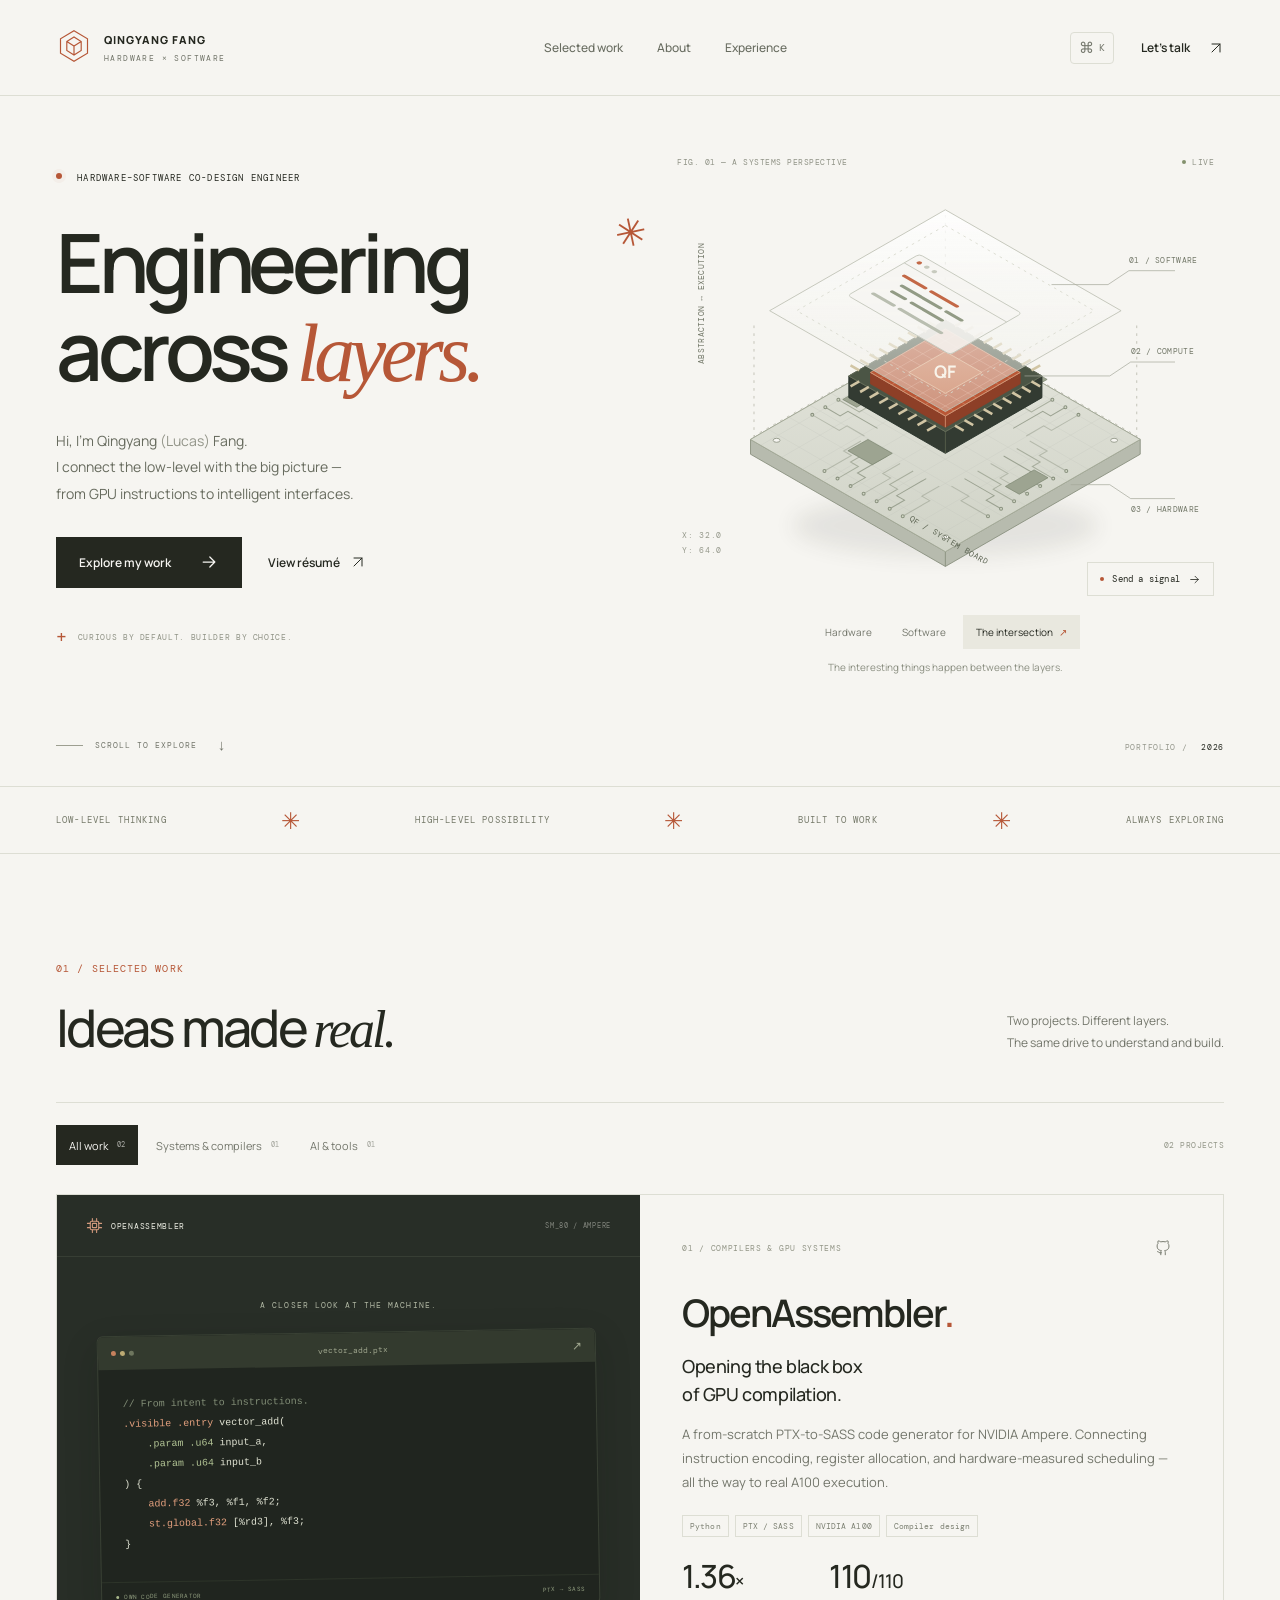
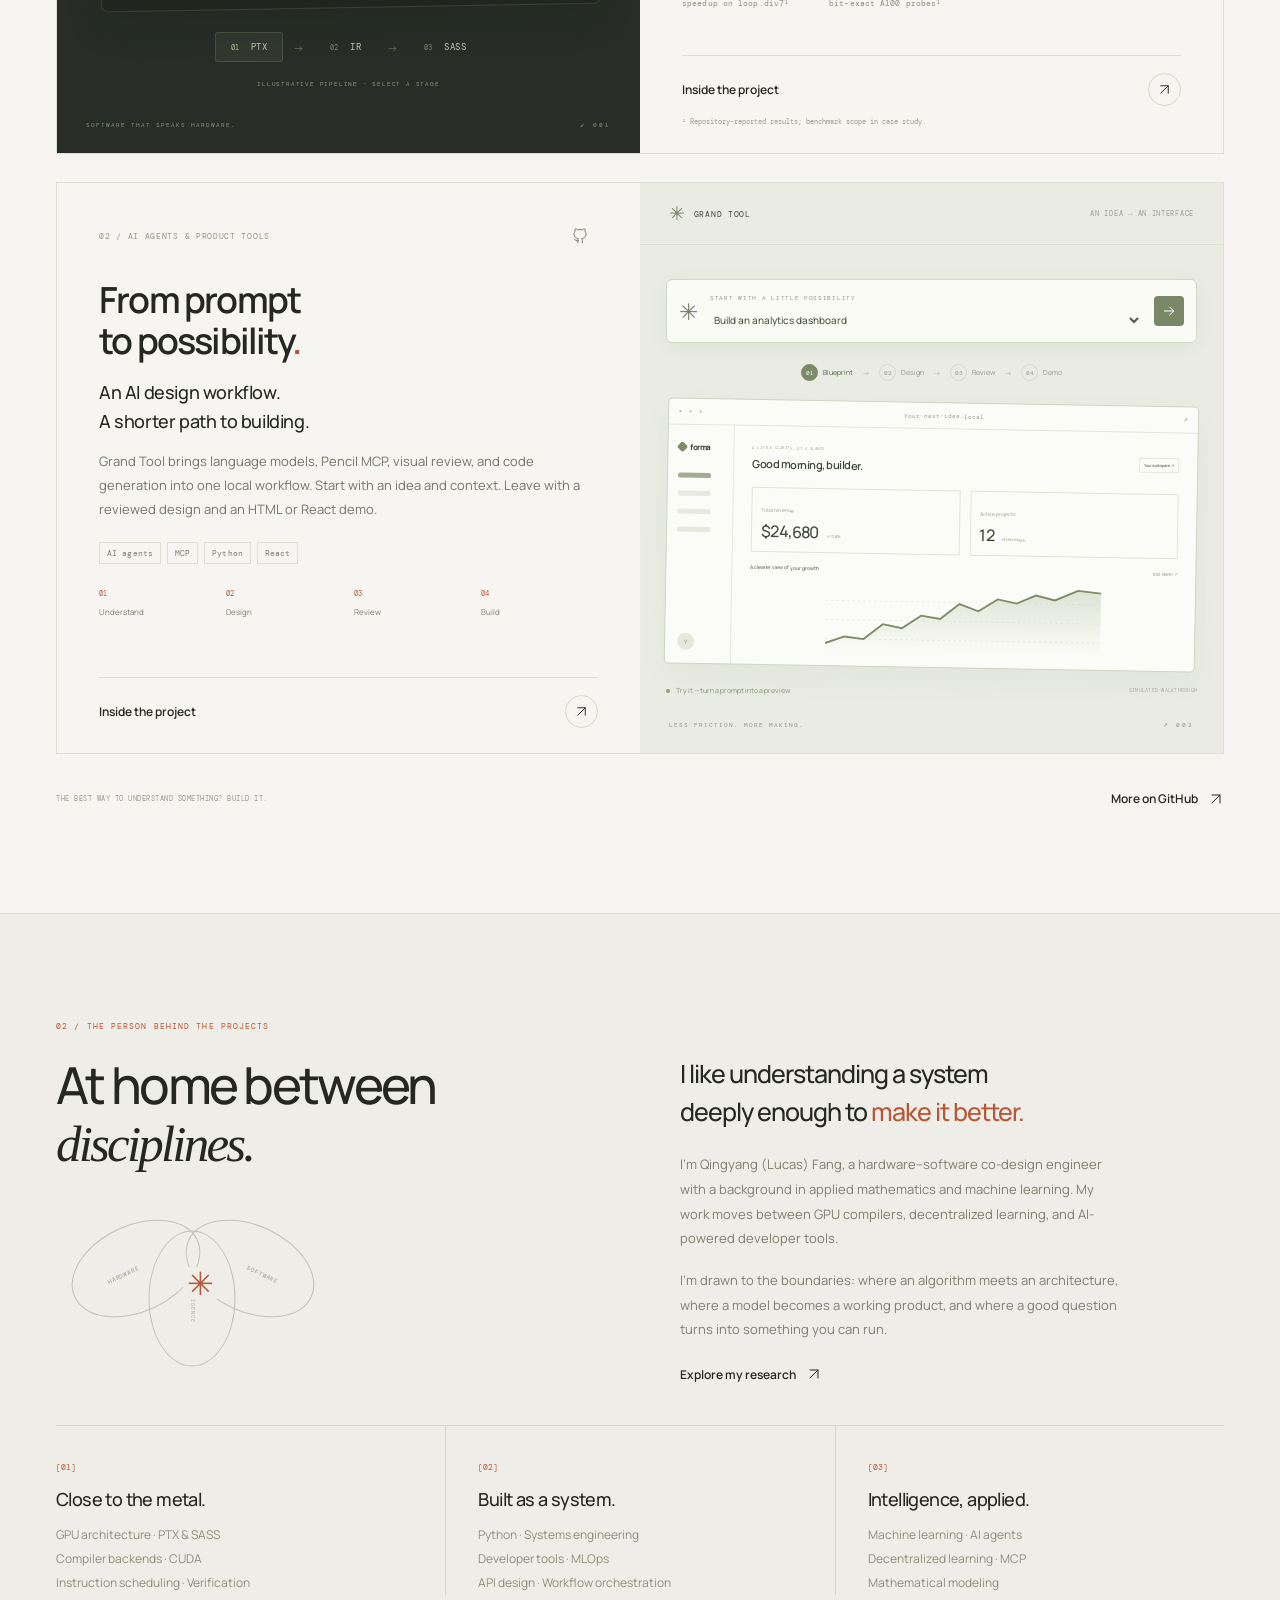
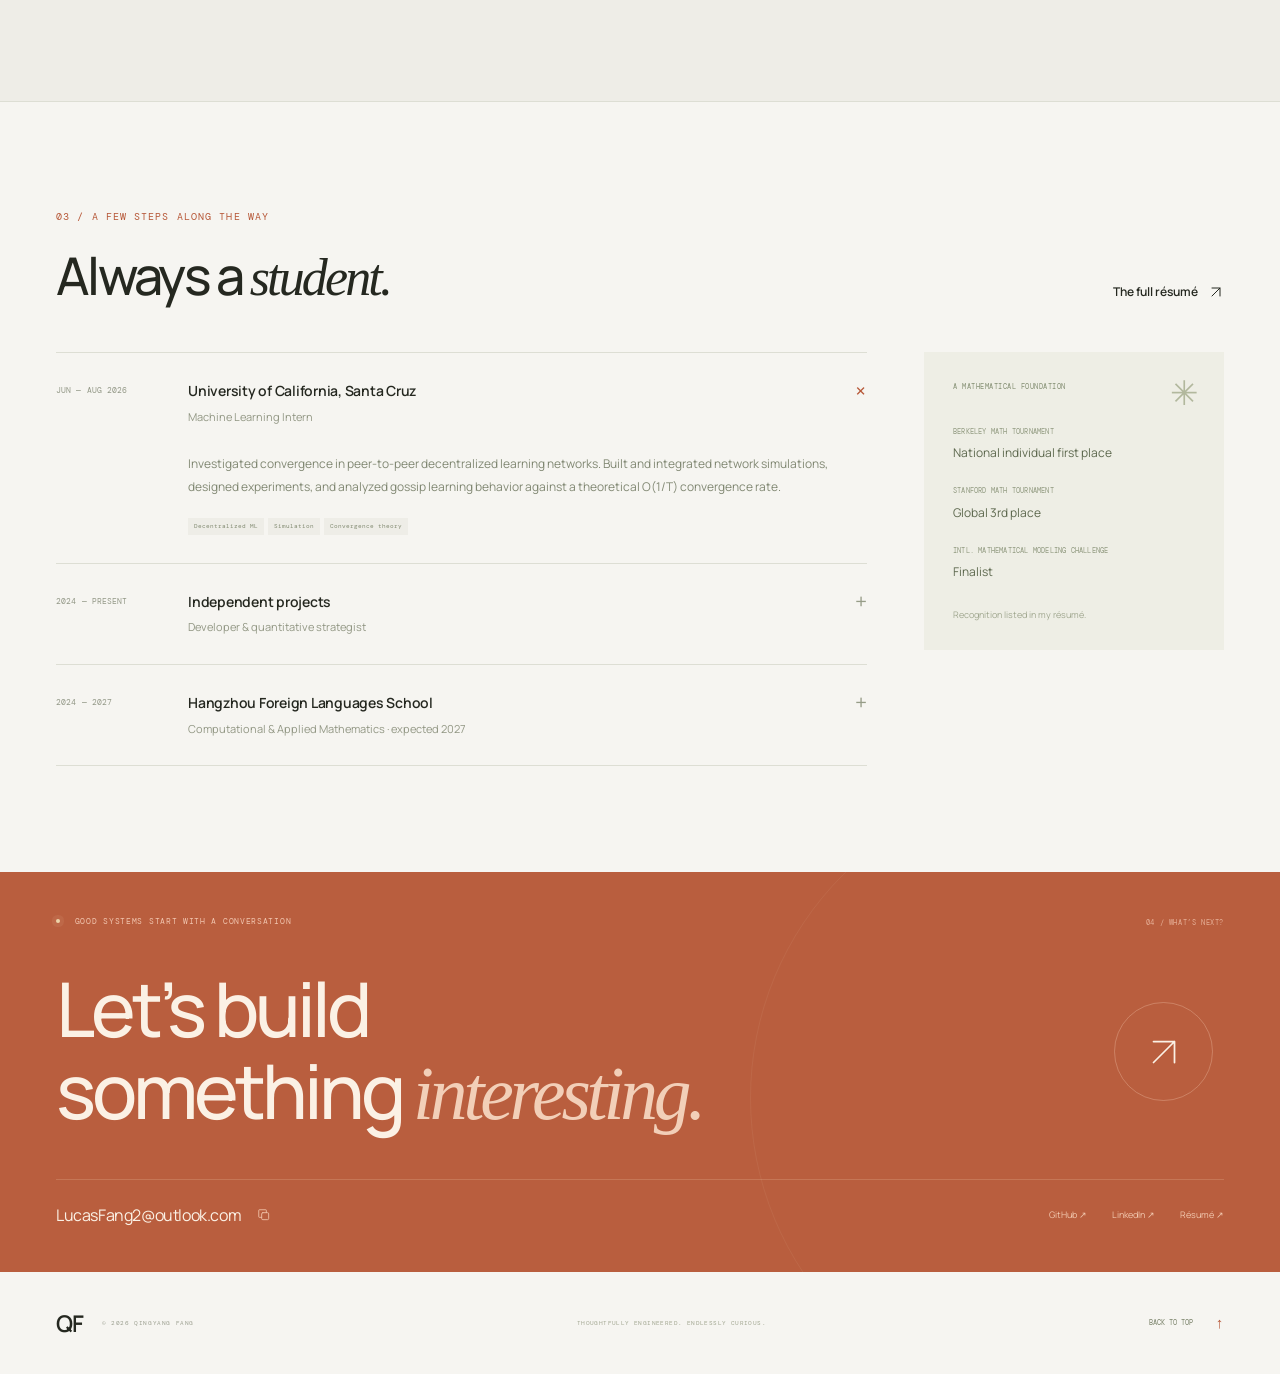
==== index.html @ 66ed5141 "Build interactive engineering portfolio" ====
<!doctype html>
<html lang="en">
<head>
  <meta charset="utf-8">
  <meta name="viewport" content="width=device-width, initial-scale=1">
  <meta name="theme-color" content="#f6f5f1">
  <meta name="description" content="Qingyang (Lucas) Fang — hardware–software co-design engineer building compilers, intelligent tools, and systems that connect ideas to execution.">
  <meta property="og:type" content="website">
  <meta property="og:title" content="Qingyang Fang — Engineering across layers">
  <meta property="og:description" content="From GPU instructions to intelligent interfaces. Explore the work of hardware–software co-design engineer Qingyang (Lucas) Fang.">
  <meta property="og:url" content="https://qingyang-lucas-fang.github.io/">
  <meta property="og:image" content="https://qingyang-lucas-fang.github.io/assets/social-card.png">
  <meta name="twitter:card" content="summary_large_image">
  <link rel="canonical" href="https://qingyang-lucas-fang.github.io/">
  <link rel="icon" type="image/svg+xml" href="assets/favicon.svg">
  <link rel="preload" href="assets/fonts/manrope-variable.ttf" as="font" type="font/ttf" crossorigin>
  <link rel="stylesheet" href="styles.css">
  <script src="app.js" defer></script>
  <title>Qingyang Fang — Engineering across layers</title>
</head>
<body>
  <a class="skip-link" href="#main">Skip to content</a>
  <div class="scroll-progress" aria-hidden="true"></div>
  <svg class="icon-library" xmlns="http://www.w3.org/2000/svg" aria-hidden="true">
    <symbol id="i-arrow" viewBox="0 0 24 24"><path d="M5 12h14M13 6l6 6-6 6"/></symbol>
    <symbol id="i-up-right" viewBox="0 0 24 24"><path d="M6 18 18 6M6 6h12v12"/></symbol>
    <symbol id="i-github" viewBox="0 0 24 24"><path d="M9 19c-4 1.2-4-2-6-2m12 5v-3.9a3.4 3.4 0 0 0-1-2.6c3.3-.4 6.8-1.6 6.8-7.3a5.7 5.7 0 0 0-1.5-4A5.2 5.2 0 0 0 19.2.3S18 .0 15 1.8a13.7 13.7 0 0 0-7 0C5 .0 3.8.3 3.8.3a5.2 5.2 0 0 0-.1 3.9 5.7 5.7 0 0 0-1.5 4c0 5.7 3.5 6.9 6.8 7.3A3.4 3.4 0 0 0 8 18v4" transform="translate(1 1) scale(.9)"/></symbol>
    <symbol id="i-close" viewBox="0 0 24 24"><path d="m6 6 12 12M6 18 18 6"/></symbol>
    <symbol id="i-copy" viewBox="0 0 24 24"><rect x="8" y="8" width="12" height="12" rx="2"/><path d="M16 8V4a1 1 0 0 0-1-1H4a1 1 0 0 0-1 1v11a1 1 0 0 0 1 1h4"/></symbol>
    <symbol id="i-play" viewBox="0 0 24 24"><path d="m9 5 11 7-11 7Z"/></symbol>
    <symbol id="i-check" viewBox="0 0 24 24"><path d="m5 12 4 4L19 6"/></symbol>
    <symbol id="i-chip" viewBox="0 0 24 24"><rect x="6" y="6" width="12" height="12" rx="2"/><path d="M9 2v4m6-4v4M9 18v4m6-4v4M2 9h4m-4 6h4m12-6h4m-4 6h4"/><rect x="9" y="9" width="6" height="6" rx="1"/></symbol>
  </svg>

  <header class="site-header">
    <a class="brand" href="#home" aria-label="Qingyang Fang, home">
      <span class="brand-mark" aria-hidden="true"><svg viewBox="0 0 40 40"><path d="m20 3 15 9v16l-15 9-15-9V12Z"/><path d="m12 15 8-5 8 5v10l-8 5-8-5Zm0 0 8 5 8-5m-8 5v10"/></svg></span>
      <span>QINGYANG FANG<span class="brand-sub">HARDWARE × SOFTWARE</span></span>
    </a>
    <nav class="desktop-nav" aria-label="Main navigation">
      <a href="#work">Selected work</a><a href="#about">About</a><a href="#experience">Experience</a>
    </nav>
    <div class="header-actions">
      <button class="command-trigger" type="button" aria-label="Open quick navigation"><span>⌘</span> K</button>
      <a class="header-contact" href="#contact">Let’s talk <svg class="icon"><use href="#i-up-right"/></svg></a>
      <button class="menu-toggle" type="button" aria-label="Open navigation" aria-expanded="false" aria-controls="mobile-nav"><span></span><span></span></button>
    </div>
    <nav id="mobile-nav" class="mobile-nav" aria-label="Mobile navigation" hidden><a href="#work">Selected work</a><a href="#about">About me</a><a href="#experience">Experience</a><a href="#contact">Let’s talk ↗</a></nav>
  </header>

  <main id="main">
    <section id="home" class="hero section-shell">
      <div class="hero-copy">
        <div class="eyebrow"><span class="status-dot"></span> HARDWARE–SOFTWARE CO-DESIGN ENGINEER</div>
        <h1>Engineering<br>across <span class="serif-word">layers.</span><span class="title-asterisk" aria-hidden="true">✳</span></h1>
        <p class="hero-intro">Hi, I’m Qingyang <span class="muted">(Lucas)</span> Fang.<br>I connect the low-level with the big picture —<br class="desktop-break"> from GPU instructions to intelligent interfaces.</p>
        <div class="hero-actions"><a class="button button-dark" href="#work">Explore my work <svg class="icon"><use href="#i-arrow"/></svg></a><a class="text-link" href="assets/Qingyang-Fang-Resume.pdf" target="_blank" rel="noopener">View résumé <svg class="icon"><use href="#i-up-right"/></svg></a></div>
        <div class="hero-footnote"><span class="tiny-cross" aria-hidden="true">+</span> CURIOUS BY DEFAULT. BUILDER BY CHOICE.</div>
      </div>

      <div class="hero-visual" aria-label="Interactive illustration of the software, compiler, and hardware layers">
        <div class="visual-topline"><span>FIG. 01 — A SYSTEMS PERSPECTIVE</span><span class="live-label"><i></i> LIVE</span></div>
        <div class="chip-scene" data-layer="codesign">
          <svg class="chip-svg" viewBox="0 0 640 490" role="img" aria-labelledby="chip-title chip-desc">
            <title id="chip-title">From source to silicon</title><desc id="chip-desc">An exploded isometric diagram with a software plane, a copper processor, and a hardware circuit board. Use the layer buttons below to explore.</desc>
            <defs>
              <pattern id="board-grid" width="24" height="24" patternUnits="userSpaceOnUse" patternTransform="matrix(1 .577 -1 .577 320 160)"><path d="M24 0H0V24" fill="none" stroke="#bcbeb4" stroke-width=".7"/></pattern>
              <pattern id="die-grid" width="13" height="13" patternUnits="userSpaceOnUse" patternTransform="matrix(1 .577 -1 .577 320 160)"><rect width="13" height="13" fill="#b95736"/><path d="M13 0H0V13" fill="none" stroke="#edb59a" stroke-width=".6"/></pattern>
              <linearGradient id="board-fill" x2="0" y2="1"><stop stop-color="#e4e5dc"/><stop offset="1" stop-color="#d0d3c7"/></linearGradient>
              <linearGradient id="glass-fill" x2="0" y2="1"><stop stop-color="#ffffff" stop-opacity=".85"/><stop offset="1" stop-color="#eeeee7" stop-opacity=".4"/></linearGradient>
              <filter id="chip-shadow" x="-50%" y="-50%" width="200%" height="200%"><feGaussianBlur stdDeviation="12"/></filter>
            </defs>
            <ellipse cx="320" cy="403" rx="176" ry="36" fill="#383b30" opacity=".09" filter="url(#chip-shadow)"/>
            <g class="alignment-guides" stroke="#bcbcb0" stroke-width="1" stroke-dasharray="3 6" fill="none"><path d="M320 46v361M100 173v132M540 173v132M320 174 100 300M320 174l220 126"/></g>
            <g class="hardware-plane">
              <path d="m320 175 224 129v17L320 450 96 321v-17Z" fill="#b7bbae" stroke="#888e7d" stroke-width="1"/>
              <path d="m96 304 224 129 224-129M320 433v17" fill="none" stroke="#888e7d"/>
              <path d="m320 175 224 129-224 129L96 304Z" fill="url(#board-fill)" stroke="#a4aa98"/>
              <path d="m320 175 224 129-224 129L96 304Z" fill="url(#board-grid)" opacity=".6"/>
              <g id="board-traces" fill="none" stroke="#89917e" stroke-width="1.2"></g>
              <g fill="#f6f5f1" stroke="#8f9585"><ellipse cx="320" cy="194" rx="4" ry="2.3"/><ellipse cx="514" cy="305" rx="4" ry="2.3"/><ellipse cx="320" cy="416" rx="4" ry="2.3"/><ellipse cx="126" cy="305" rx="4" ry="2.3"/></g>
              <g class="board-components" fill="#9da491" stroke="#79836e" stroke-width=".8"><path d="m208 317 23-13 28 16-23 13Z"/><path d="m386 232 23-13 28 16-23 13Z"/><path d="m389 358 33-19 16 9-33 19Z"/><path d="m202 258 33-19 16 9-33 19Z"/></g>
              <text x="278" y="397" transform="rotate(30 278 397)" font-size="9" fill="#59614f" class="svg-mono">QF / SYSTEM BOARD</text>
            </g>
            <g class="processor-plane">
              <path d="m320 167 111 64v25l-111 64-111-64v-25Z" fill="#333b32" stroke="#263028"/>
              <path d="m209 231 111 64 111-64M320 295v25" fill="none" stroke="#59614e"/>
              <path d="m320 167 111 64-111 64-111-64Z" fill="#4b5545" stroke="#69715d"/>
              <g id="chip-pins" stroke="#d1c5a4" stroke-width="3"></g>
              <path d="m320 177 86 50v13l-86 50-86-50v-13Z" fill="#8d3f27" stroke="#8d3f27"/>
              <path d="m234 227 86 50 86-50M320 277v13" stroke="#d39071" fill="none"/>
              <path d="m320 177 86 50-86 50-86-50Z" fill="url(#die-grid)" stroke="#d29d7e"/>
              <path d="m320 203 42 24-42 24-42-24Z" fill="#c96d47" stroke="#e3ad87"/>
              <text x="320" y="233" text-anchor="middle" fill="#fff6e8" font-family="Manrope, sans-serif" font-weight="700" font-size="20">QF</text>
            </g>
            <g class="software-plane">
              <path d="m320 40 202 116-202 116-202-116Z" fill="url(#glass-fill)" stroke="#bfc1b5" stroke-width="1"/>
              <path d="m320 58 171 98-171 98-171-98Z" fill="none" stroke="#d8d9ce" stroke-dasharray="3 5"/>
              <g transform="matrix(.866 .5 -.866 .5 290 91)">
                <rect width="136" height="95" rx="4" fill="#f6f5f1" fill-opacity=".85" stroke="#c7cabe"/>
                <path d="M0 20h136" stroke="#c7cabe"/>
                <circle cx="10" cy="10" r="2.5" fill="#c36846"/><circle cx="20" cy="10" r="2.5" fill="#c7cabe"/><circle cx="30" cy="10" r="2.5" fill="#c7cabe"/>
                <g stroke-linecap="round" stroke-width="4"><path d="M15 35h28m8 0h34" stroke="#c36846"/><path d="M25 48h51m8 0h20M25 61h17m9 0h40" stroke="#929b85"/><path d="M15 76h27m8 0h55" stroke="#b9beb0"/></g>
              </g>
            </g>
            <g class="signal-path" fill="none" stroke="#c36846"><path d="M320 147v80" stroke-width="2" stroke-dasharray="3 6"/><path d="M320 281v77" stroke-width="2" stroke-dasharray="3 6"/><circle class="signal-packet packet-one" cx="320" cy="152" r="5" fill="#c36846"/><circle class="signal-packet packet-two" cx="320" cy="285" r="5" fill="#c36846"/></g>
            <g class="diagram-labels" fill="none" stroke="#a5a79a" stroke-width=".8"><path d="M442 126h65l24-16h53"/><path d="M411 231h98l24-16h51"/><path d="M464 356h45l24 16h51"/></g>
            <g class="svg-mono" font-size="9" fill="#74796a"><text x="531" y="101">01 / SOFTWARE</text><text x="533" y="206">02 / COMPUTE</text><text x="533" y="387">03 / HARDWARE</text><text x="43" y="217" transform="rotate(-90 43 217)">ABSTRACTION ↔ EXECUTION</text></g>
          </svg>
          <span class="scene-coordinate coord-left">X: 32.0<br>Y: 64.0</span>
          <button class="signal-button" type="button"><span class="signal-button-dot"></span><span class="signal-button-label">Send a signal</span><svg class="icon"><use href="#i-arrow"/></svg></button>
        </div>
        <div class="layer-controls" role="group" aria-label="Explore the system layers"><button type="button" data-layer="hardware" aria-pressed="false">Hardware</button><button type="button" data-layer="software" aria-pressed="false">Software</button><button class="is-active" type="button" data-layer="codesign" aria-pressed="true">The intersection <span>↗</span></button></div>
        <p class="layer-description" aria-live="polite">The interesting things happen between the layers.</p>
      </div>
      <a class="scroll-cue" href="#work"><span class="scroll-cue-line"></span> SCROLL TO EXPLORE <span>↓</span></a>
      <div class="hero-index">PORTFOLIO / <span>2026</span></div>
    </section>

    <div class="discipline-strip" aria-label="Engineering interests"><div class="section-shell discipline-inner"><span>LOW-LEVEL THINKING</span><span class="strip-symbol">✳</span><span>HIGH-LEVEL POSSIBILITY</span><span class="strip-symbol">✳</span><span>BUILT TO WORK</span><span class="strip-symbol">✳</span><span>ALWAYS EXPLORING</span></div></div>

    <section id="work" class="work-section section-shell section-space">
      <div class="section-heading reveal"><div><div class="eyebrow section-number">01 / SELECTED WORK</div><h2>Ideas made <span class="serif-word">real.</span></h2></div><p>Two projects. Different layers.<br>The same drive to understand and build.</p></div>
      <div class="work-toolbar reveal"><div class="work-filters" role="group" aria-label="Filter projects"><button class="is-active" type="button" data-filter="all" aria-pressed="true">All work <sup>02</sup></button><button type="button" data-filter="hardware" aria-pressed="false">Systems & compilers <sup>01</sup></button><button type="button" data-filter="ai" aria-pressed="false">AI & tools <sup>01</sup></button></div><span class="work-count" aria-live="polite">02 PROJECTS</span></div>

      <article class="project-card reveal" data-category="hardware">
        <div class="project-art compiler-art">
          <div class="art-header"><span><svg class="icon"><use href="#i-chip"/></svg> OPENASSEMBLER</span><span>SM_80 / AMPERE</span></div>
          <div class="compiler-visual"><div class="compiler-caption">A CLOSER LOOK AT THE MACHINE.</div><div class="terminal-window"><div class="terminal-top"><span class="terminal-dots"><i></i><i></i><i></i></span><span id="compiler-filename">vector_add.ptx</span><span>↗</span></div><pre id="compiler-code"><code><span class="code-comment">// From intent to instructions.</span>
<span class="code-orange">.visible .entry</span> vector_add(
    <span class="code-green">.param .u64</span> input_a,
    <span class="code-green">.param .u64</span> input_b
) {
    <span class="code-orange">add.f32</span> %f3, %f1, %f2;
    <span class="code-orange">st.global.f32</span> [%rd3], %f3;
}</code></pre><div class="terminal-status"><span><i></i> OWN CODE GENERATOR</span><span>PTX → SASS</span></div></div><div class="compiler-stages" role="group" aria-label="Explore the compiler pipeline"><button type="button" class="is-active" data-stage="ptx" aria-pressed="true">01 <strong>PTX</strong></button><span>→</span><button type="button" data-stage="ir" aria-pressed="false">02 <strong>IR</strong></button><span>→</span><button type="button" data-stage="sass" aria-pressed="false">03 <strong>SASS</strong></button></div><span class="preview-note">ILLUSTRATIVE PIPELINE · SELECT A STAGE</span></div>
          <div class="art-bottom"><span>SOFTWARE THAT SPEAKS HARDWARE.</span><span>↙ 001</span></div>
        </div>
        <div class="project-info"><div class="project-overline"><span>01 / COMPILERS & GPU SYSTEMS</span><a href="https://github.com/Qingyang-Lucas-Fang/OpenAssembler" target="_blank" rel="noopener noreferrer" aria-label="OpenAssembler on GitHub"><svg class="icon"><use href="#i-github"/></svg></a></div><h3>OpenAssembler<span class="project-title-dot">.</span></h3><p class="project-hook">Opening the black box<br>of GPU compilation.</p><p class="project-description">A from-scratch PTX-to-SASS code generator for NVIDIA Ampere. Connecting instruction encoding, register allocation, and hardware-measured scheduling — all the way to real A100 execution.</p><div class="project-tags"><span>Python</span><span>PTX / SASS</span><span>NVIDIA A100</span><span>Compiler design</span></div><div class="project-metrics"><div><strong>1.36<span>×</span></strong><span>speedup on loop.div7¹</span></div><div><strong>110<span>/110</span></strong><span>bit-exact A100 probes¹</span></div></div><button class="project-cta" type="button" data-project="openassembler">Inside the project <span class="circle-arrow"><svg class="icon"><use href="#i-up-right"/></svg></span></button><p class="metric-note">¹ Repository-reported results; benchmark scope in case study.</p></div>
      </article>

      <article class="project-card project-card-reverse reveal" data-category="ai">
        <div class="project-art workflow-art"><div class="art-header"><span><span class="four-square" aria-hidden="true">✳</span> GRAND TOOL</span><span>AN IDEA → AN INTERFACE</span></div><div class="workflow-visual"><div class="workflow-prompt"><span class="prompt-star">✳</span><div><span class="prompt-label">START WITH A LITTLE POSSIBILITY</span><select id="demo-prompt" aria-label="Choose a walkthrough example"><option value="analytics">Build an analytics dashboard</option><option value="portfolio">Build an engineer’s portfolio</option><option value="product">Build a product landing page</option></select></div><button id="run-workflow" type="button" aria-label="Run illustrative design workflow"><svg class="icon"><use href="#i-arrow"/></svg></button></div><div class="workflow-steps" aria-label="Illustrative design pipeline"><span data-step="0" class="is-current"><b>01</b> Blueprint</span><i>→</i><span data-step="1"><b>02</b> Design</span><i>→</i><span data-step="2"><b>03</b> Review</span><i>→</i><span data-step="3"><b>04</b> Demo</span></div><div class="demo-browser"><div class="demo-browser-toolbar"><span class="mini-dots">● ● ●</span><span>your-next-idea.local</span><span>↗</span></div><div class="demo-dashboard" data-demo="analytics"><aside><div class="mini-logo"><span></span> forma</div><span class="mini-nav active"></span><span class="mini-nav"></span><span class="mini-nav"></span><span class="mini-nav"></span><div class="mini-avatar">Y</div></aside><div class="mini-content"><div class="mini-heading"><div><span class="mini-eyebrow">A LITTLE CLARITY, AT A GLANCE</span><h4 id="demo-title">Good morning, builder.</h4></div><span class="mini-action">Your workspace ↗</span></div><div class="mini-stats"><div><span id="demo-stat-label">Total revenue</span><strong id="demo-stat">$24,680<span>↗ 12.8%</span></strong></div><div><span>Active projects</span><strong>12<span>+3 this month</span></strong></div></div><div class="mini-chart"><div class="mini-chart-label"><span id="demo-chart-title">A clearer view of your growth</span><span>THIS MONTH ↗</span></div><svg viewBox="0 0 360 93" role="img" aria-label="Decorative sample growth chart"><defs><linearGradient id="chart-fill" x2="0" y2="1"><stop stop-color="#b5bea3" stop-opacity=".4"/><stop offset="1" stop-color="#b5bea3" stop-opacity="0"/></linearGradient></defs><path d="M0 25H360M0 50H360M0 75H360" stroke="#e7e8e1" stroke-dasharray="3 4"/><path d="M0 81 25 72 50 75 75 55 100 60 125 43 150 47 175 27 200 36 225 20 250 25 275 14 300 20 330 7 360 10V93H0Z" fill="url(#chart-fill)"/><path d="M0 81 25 72 50 75 75 55 100 60 125 43 150 47 175 27 200 36 225 20 250 25 275 14 300 20 330 7 360 10" fill="none" stroke="#7e8b68" stroke-width="2.5"/></svg></div></div></div></div><div class="workflow-live" role="status"><span class="workflow-status-dot"></span><span id="workflow-status">Try it — turn a prompt into a preview</span><span class="simulated-label">SIMULATED WALKTHROUGH</span></div></div><div class="art-bottom"><span>LESS FRICTION. MORE MAKING.</span><span>↗ 002</span></div></div>
        <div class="project-info"><div class="project-overline"><span>02 / AI AGENTS & PRODUCT TOOLS</span><a href="https://github.com/Qingyang-Lucas-Fang/AI-Automated-UI-Design-Workflow-From-Prompt-to-Demo" target="_blank" rel="noopener noreferrer" aria-label="Grand Tool on GitHub"><svg class="icon"><use href="#i-github"/></svg></a></div><h3>From prompt<br>to possibility<span class="project-title-dot">.</span></h3><p class="project-hook">An AI design workflow.<br>A shorter path to building.</p><p class="project-description">Grand Tool brings language models, Pencil MCP, visual review, and code generation into one local workflow. Start with an idea and context. Leave with a reviewed design and an HTML or React demo.</p><div class="project-tags"><span>AI agents</span><span>MCP</span><span>Python</span><span>React</span></div><div class="workflow-summary"><div><span>01</span> Understand</div><div><span>02</span> Design</div><div><span>03</span> Review</div><div><span>04</span> Build</div></div><button class="project-cta" type="button" data-project="grandtool">Inside the project <span class="circle-arrow"><svg class="icon"><use href="#i-up-right"/></svg></span></button></div>
      </article>
      <div class="work-footer reveal"><span>THE BEST WAY TO UNDERSTAND SOMETHING? BUILD IT.</span><a class="text-link" href="https://github.com/Qingyang-Lucas-Fang" target="_blank" rel="noopener noreferrer">More on GitHub <svg class="icon"><use href="#i-up-right"/></svg></a></div>
    </section>

    <section id="about" class="about-section section-space"><div class="section-shell"><div class="about-top"><div class="about-heading reveal"><div class="eyebrow section-number">02 / THE PERSON BEHIND THE PROJECTS</div><h2>At home between<br><span class="serif-word">disciplines.</span></h2><div class="about-diagram" aria-hidden="true"><span class="about-orbit orbit-one">HARDWARE</span><span class="about-orbit orbit-two">SOFTWARE</span><span class="about-orbit orbit-three">INTELLIGENCE</span><span class="orbit-center">✳</span></div></div><div class="about-copy reveal"><p class="large-copy">I like understanding a system<br>deeply enough to <span>make it better.</span></p><p>I’m Qingyang (Lucas) Fang, a hardware–software co-design engineer with a background in applied mathematics and machine learning. My work moves between GPU compilers, decentralized learning, and AI-powered developer tools.</p><p>I’m drawn to the boundaries: where an algorithm meets an architecture, where a model becomes a working product, and where a good question turns into something you can run.</p><a class="text-link" href="https://scholar.google.com/citations?user=5snMbcMAAAAJ&hl=en" target="_blank" rel="noopener noreferrer">Explore my research <svg class="icon"><use href="#i-up-right"/></svg></a></div></div><div class="skills-grid reveal"><div><span class="skill-number">[01]</span><h3>Close to the metal.</h3><p>GPU architecture · PTX & SASS<br>Compiler backends · CUDA<br>Instruction scheduling · Verification</p></div><div><span class="skill-number">[02]</span><h3>Built as a system.</h3><p>Python · Systems engineering<br>Developer tools · MLOps<br>API design · Workflow orchestration</p></div><div><span class="skill-number">[03]</span><h3>Intelligence, applied.</h3><p>Machine learning · AI agents<br>Decentralized learning · MCP<br>Mathematical modeling</p></div></div></div></section>

    <section id="experience" class="experience-section section-shell section-space"><div class="section-heading reveal"><div><div class="eyebrow section-number">03 / A FEW STEPS ALONG THE WAY</div><h2>Always a <span class="serif-word">student.</span></h2></div><a class="text-link" href="assets/Qingyang-Fang-Resume.pdf" target="_blank" rel="noopener">The full résumé <svg class="icon"><use href="#i-up-right"/></svg></a></div><div class="experience-layout"><div class="timeline reveal"><details class="experience-item" open><summary><span class="experience-date">JUN — AUG 2026</span><div><h3>University of California, Santa Cruz</h3><p>Machine Learning Intern</p></div><span class="expand-icon">+</span></summary><div class="experience-details"><p>Investigated convergence in peer-to-peer decentralized learning networks. Built and integrated network simulations, designed experiments, and analyzed gossip learning behavior against a theoretical O(1/T) convergence rate.</p><span class="small-tag">Decentralized ML</span><span class="small-tag">Simulation</span><span class="small-tag">Convergence theory</span></div></details><details class="experience-item"><summary><span class="experience-date">2024 — PRESENT</span><div><h3>Independent projects</h3><p>Developer & quantitative strategist</p></div><span class="expand-icon">+</span></summary><div class="experience-details"><p>Built Python tools for quantitative strategy research, backtesting, and trading demos. Continued exploring systems and AI through open-source compiler and design automation projects.</p><a class="text-link" href="https://github.com/Qingyang-Lucas-Fang" target="_blank" rel="noopener noreferrer">Visit my GitHub <svg class="icon"><use href="#i-up-right"/></svg></a></div></details><details class="experience-item"><summary><span class="experience-date">2024 — 2027</span><div><h3>Hangzhou Foreign Languages School</h3><p>Computational & Applied Mathematics · expected 2027</p></div><span class="expand-icon">+</span></summary><div class="experience-details"><p>Building a foundation in mathematical reasoning, computational thinking, and modeling. Fluent in English and Chinese.</p></div></details></div><aside class="recognition reveal"><span class="recognition-symbol" aria-hidden="true">✳</span><div class="eyebrow">A MATHEMATICAL FOUNDATION</div><div><span>BERKELEY MATH TOURNAMENT</span><p>National individual first place</p></div><div><span>STANFORD MATH TOURNAMENT</span><p>Global 3rd place</p></div><div><span>INTL. MATHEMATICAL MODELING CHALLENGE</span><p>Finalist</p></div><span class="recognition-note">Recognition listed in my résumé.</span></aside></div></section>

    <section id="contact" class="contact-section"><div class="section-shell"><div class="contact-top"><div class="eyebrow"><span class="status-dot"></span> GOOD SYSTEMS START WITH A CONVERSATION</div><span class="contact-coordinate">04 / WHAT’S NEXT?</span></div><div class="contact-main"><h2>Let’s build<br>something <span class="serif-word">interesting.</span></h2><a class="contact-arrow" href="mailto:LucasFang2@outlook.com" aria-label="Email Qingyang Fang"><svg><use href="#i-up-right"/></svg></a></div><div class="contact-bottom"><div class="email-group"><a href="mailto:LucasFang2@outlook.com">LucasFang2@outlook.com</a><button class="copy-email" type="button" aria-label="Copy email address"><svg class="icon"><use href="#i-copy"/></svg></button><span id="copy-status" role="status"></span></div><div class="contact-socials"><a href="https://github.com/Qingyang-Lucas-Fang" target="_blank" rel="noopener noreferrer">GitHub ↗</a><a href="https://www.linkedin.com/in/qingyang-f-0320563a3" target="_blank" rel="noopener noreferrer">LinkedIn ↗</a><a href="assets/Qingyang-Fang-Resume.pdf" target="_blank" rel="noopener">Résumé ↗</a></div></div></div></section>
  </main>
  <footer class="site-footer section-shell"><a class="footer-brand" href="#home">QF<span>© <span id="copyright-year">2026</span> QINGYANG FANG</span></a><span class="footer-note">THOUGHTFULLY ENGINEERED. ENDLESSLY CURIOUS.</span><a href="#home" class="back-to-top">BACK TO TOP <span>↑</span></a></footer>

  <dialog id="project-dialog" class="project-dialog" aria-labelledby="case-title"><div class="dialog-topbar"><a id="case-repo-link" class="text-link" href="https://github.com/Qingyang-Lucas-Fang" target="_blank" rel="noopener noreferrer"><svg class="icon"><use href="#i-github"/></svg> View repository <svg class="icon"><use href="#i-up-right"/></svg></a><button type="button" class="dialog-close" aria-label="Close project case study"><svg class="icon"><use href="#i-close"/></svg></button></div><div class="case-content" id="case-content"></div></dialog>
  <dialog id="command-dialog" class="command-dialog" aria-label="Quick navigation"><div class="command-search"><span>⌘</span><input id="command-search" type="search" placeholder="Where would you like to go?" aria-label="Search pages and links" autocomplete="off"><button type="button" class="command-close" aria-label="Close quick navigation">ESC</button></div><div id="command-results" class="command-results"><a href="#work" data-search="selected work projects compiler ai"><span>01</span> Selected work <span>↗</span></a><a href="#about" data-search="about skills background"><span>02</span> About me <span>↗</span></a><a href="#experience" data-search="experience education awards"><span>03</span> Experience <span>↗</span></a><a href="#contact" data-search="contact email talk"><span>04</span> Let’s talk <span>↗</span></a><a href="assets/Qingyang-Fang-Resume.pdf" target="_blank" rel="noopener" data-search="resume cv download"><span>↓</span> View résumé <span>↗</span></a><a href="https://github.com/Qingyang-Lucas-Fang" target="_blank" rel="noopener noreferrer" data-search="github source repositories"><span>⌥</span> GitHub <span>↗</span></a></div><p class="command-empty" hidden>No matches. Try “work”, “résumé”, or “contact”.</p><div class="command-footer">QUICK NAVIGATION<span>↑ ↓ TO MOVE · ↵ TO OPEN</span></div></dialog>
  <noscript><div class="noscript-note">All project links and résumé downloads work without JavaScript. Enable JavaScript to explore the interactive case studies and diagrams.</div></noscript>
</body>
</html>
---- styles.css ----
@font-face{font-family:Manrope;src:url('assets/fonts/manrope-variable.ttf') format('truetype');font-style:normal;font-weight:200 800;font-display:swap}
@font-face{font-family:'DM Mono';src:url('assets/fonts/dm-mono.ttf') format('truetype');font-style:normal;font-weight:400;font-display:swap}
:root{--paper:#f6f5f1;--paper-deep:#eeede7;--ink:#252820;--muted:#73766b;--line:#ddded4;--copper:#b65737;--copper-light:#ebd8cc;--sage:#778069;--mono:'DM Mono',monospace;--sans:Manrope,Arial,sans-serif;--ease:cubic-bezier(.22,1,.36,1)}
*{box-sizing:border-box}html{scroll-behavior:smooth;scroll-padding-top:110px}body{margin:0;background:var(--paper);color:var(--ink);font-family:var(--sans);font-size:14px;-webkit-font-smoothing:antialiased}body:has(dialog[open]){overflow:hidden}button,a,input,select{-webkit-tap-highlight-color:transparent}button,input,select{font:inherit}button,a{touch-action:manipulation}button{cursor:pointer}a{color:inherit;text-decoration:none}button{color:inherit}a,button{outline-offset:6px}a:focus-visible,button:focus-visible,summary:focus-visible,input:focus-visible,select:focus-visible{outline:2px solid var(--copper)}::selection{background:#d8b5a1;color:#252820}button:disabled{cursor:wait}svg{display:block}h1,h2,h3,h4,p{margin:0}button{border:0;background:none}button[hidden],[hidden]{display:none!important}.icon-library{position:absolute;width:0;height:0;overflow:hidden}.icon{width:20px;height:20px;flex-shrink:0;fill:none;stroke:currentColor;stroke-width:1.5;stroke-linecap:round;stroke-linejoin:round}.section-shell{width:min(100% - 112px,1328px);margin-inline:auto}.section-space{padding-block:106px}.eyebrow{font-family:var(--mono);font-size:10px;font-weight:400;line-height:1.7;letter-spacing:1.1px}.section-number{color:var(--copper);margin-bottom:22px}.status-dot{width:6px;height:6px;background:var(--copper);border-radius:50%;display:inline-block;margin-right:9px;vertical-align:2px;box-shadow:0 0 0 4px #b657370b}.serif-word{font-family:Georgia,'Times New Roman',serif;font-weight:400;font-style:italic;letter-spacing:-.055em}.muted{color:#929488}.skip-link{position:fixed;top:-100px;left:16px;z-index:100;background:var(--ink);color:white;padding:14px}.skip-link:focus{top:15px}.scroll-progress{position:fixed;top:0;left:0;width:0;height:2px;background:var(--copper);z-index:101;pointer-events:none}.button{display:inline-flex;align-items:center;justify-content:center;gap:28px;min-height:51px;padding:0 22px;font-size:12px;font-weight:600;border:1px solid transparent;transition:background .2s,transform .3s var(--ease)}.button-dark{background:var(--ink);color:var(--paper)}.button-dark:hover{background:var(--copper);transform:translateY(-2px)}.text-link{display:inline-flex;align-items:center;gap:10px;font-size:12px;font-weight:600;position:relative}.text-link .icon{width:16px;height:16px;transition:transform .25s}.text-link:hover .icon{transform:translate(2px,-2px)}
/* A quiet frame, with a little bit of precision. */
.site-header{height:96px;padding-inline:56px;max-width:1560px;margin:auto;display:flex;align-items:center;justify-content:space-between;border-bottom:1px solid var(--line);gap:25px;position:relative;z-index:5}.brand{display:flex;align-items:center;gap:12px;font-size:11px;font-weight:800;letter-spacing:1px;white-space:nowrap}.brand-mark{display:block;width:36px;height:40px;color:var(--copper)}.brand-mark svg{fill:none;stroke:currentColor;stroke-width:1.3}.brand-sub{display:block;font-family:var(--mono);font-weight:400;font-size:8px;letter-spacing:1.4px;color:var(--muted);margin-top:6px}.desktop-nav{display:flex;gap:34px;margin-left:35px}.desktop-nav a{color:#686c60;font-size:11px;font-weight:500;position:relative;transition:color .2s}.desktop-nav a:hover,.desktop-nav a.is-current{color:var(--copper)}.desktop-nav a:after{position:absolute;content:'';height:3px;width:3px;border-radius:50%;background:currentColor;left:50%;bottom:-11px;opacity:0;transition:opacity .2s}.desktop-nav a.is-current:after{opacity:1}.header-actions{display:flex;align-items:center;gap:27px}.command-trigger{border:1px solid var(--line);padding:5px 8px;display:flex;gap:5px;align-items:center;font-family:var(--mono);font-size:10px;color:var(--muted);border-radius:4px}.command-trigger:hover{border-color:var(--muted)}.command-trigger span{font-size:15px}.header-contact{display:flex;align-items:center;gap:18px;font-size:11px;font-weight:600}.header-contact .icon{width:16px;height:16px}.menu-toggle,.mobile-nav{display:none}
/* Source, compute, silicon. The diagram is real SVG, not a video. */
.hero{display:grid;grid-template-columns:1.08fr 1fr;align-items:center;position:relative;min-height:690px;padding-top:24px;padding-bottom:100px;gap:10px}.hero-copy{position:relative;z-index:1;padding-top:14px}.hero-copy .eyebrow{font-size:9px;letter-spacing:1.2px;margin-bottom:31px}.hero h1{font-size:clamp(62px,6.4vw,94px);font-weight:600;line-height:1.08;letter-spacing:-.065em;position:relative;white-space:nowrap}.hero h1 .serif-word{color:var(--copper);letter-spacing:-.065em}.title-asterisk{position:absolute;font-size:38px;line-height:1;color:var(--copper);right:16px;top:-5px;font-weight:400;transform:rotate(-12deg)}.hero-intro{margin-top:29px;font-size:14px;line-height:1.9;color:#676b5e;font-weight:400}.hero-actions{display:flex;align-items:center;gap:26px;margin-top:29px}.hero-footnote{font-family:var(--mono);font-size:8px;color:#909386;letter-spacing:.65px;margin-top:37px;display:flex;gap:10px;align-items:center}.tiny-cross{font-size:18px;color:var(--copper)}.hero-visual{align-self:center;position:relative;margin-top:22px;background-image:radial-gradient(#b4b7a966 .65px,transparent .65px);background-size:16px 16px;min-width:0}.visual-topline{display:flex;justify-content:space-between;align-items:center;font-family:var(--mono);font-size:8px;letter-spacing:.5px;color:#909386;padding:0 10px;height:25px;background:var(--paper)}.live-label{display:flex;align-items:center;gap:6px}.live-label i{width:4px;height:4px;border-radius:50%;background:#83916d}.chip-scene{position:relative;perspective:1000px;aspect-ratio:640/490}.chip-svg{width:100%;height:100%;overflow:visible;transform:rotateX(var(--tilt-x,0deg)) rotateY(var(--tilt-y,0deg));transition:transform .6s var(--ease);will-change:transform}.svg-mono{font-family:var(--mono);letter-spacing:.3px}.software-plane,.processor-plane,.hardware-plane{transition:transform .8s var(--ease),opacity .7s;transform-origin:50% 50%;transform-box:fill-box}.chip-scene[data-layer=hardware] .software-plane{opacity:.12;transform:translateY(-30px)}.chip-scene[data-layer=hardware] .processor-plane{opacity:.3;transform:translateY(-12px)}.chip-scene[data-layer=hardware] .hardware-plane{transform:translateY(-14px)}.chip-scene[data-layer=software] .hardware-plane{opacity:.2;transform:translateY(12px)}.chip-scene[data-layer=software] .processor-plane{opacity:.25;transform:translateY(8px)}.chip-scene[data-layer=software] .software-plane{transform:translateY(-12px)}.chip-scene[data-layer=software] .diagram-labels,.chip-scene[data-layer=hardware] .diagram-labels{opacity:.35}.signal-path{opacity:0;transition:opacity .3s}.chip-scene.is-running .signal-path{opacity:1}.chip-scene.is-running .processor-plane{animation:chip-compute .8s ease-in-out 2}.signal-packet{opacity:0}.is-running .packet-one{animation:packet-in .7s ease-in-out 2}.is-running .packet-two{animation:packet-out .7s .35s ease-in-out 2}.scene-coordinate{position:absolute;left:15px;bottom:44px;font-family:var(--mono);font-size:8px;line-height:1.8;letter-spacing:.7px;color:#96998c}.signal-button{position:absolute;right:10px;bottom:5px;display:flex;align-items:center;gap:8px;font-family:var(--mono);font-size:8px;letter-spacing:.2px;background:var(--paper);border:1px solid var(--line);padding:9px 12px;transition:border-color .2s}.signal-button:hover{border-color:var(--copper)}.signal-button .icon{width:13px;height:13px}.signal-button-dot{display:block;width:4px;height:4px;background:var(--copper);border-radius:50%}.layer-controls{position:relative;z-index:1;display:flex;justify-content:center;gap:4px;padding:14px 0 10px;background:var(--paper)}.layer-controls button{padding:8px 13px;color:var(--muted);font-size:9px;transition:background .2s,color .2s}.layer-controls button.is-active{background:#e9e8df;color:var(--ink)}.layer-controls button span{margin-left:4px;color:var(--copper)}.layer-description{text-align:center;background:var(--paper);font-size:9px;color:#8a8e80;line-height:1.7;padding-bottom:2px;min-height:18px}.scroll-cue{position:absolute;bottom:31px;left:0;display:flex;align-items:center;gap:12px;font-family:var(--mono);font-size:8px;letter-spacing:1px;color:var(--muted)}.scroll-cue-line{width:27px;height:1px;background:#9d9f91}.scroll-cue>span:last-child{margin-left:8px;font-size:15px}.hero-index{position:absolute;bottom:34px;right:0;font-family:var(--mono);font-size:8px;letter-spacing:.7px;color:#96988d}.hero-index span{color:var(--ink);margin-left:8px}.discipline-strip{border-top:1px solid var(--line);border-bottom:1px solid var(--line)}.discipline-inner{display:flex;align-items:center;justify-content:space-between;height:66px;gap:25px}.discipline-inner>span:not(.strip-symbol){font-family:var(--mono);font-size:9px;letter-spacing:1.15px;color:#757969;white-space:nowrap}.strip-symbol{color:var(--copper);font-size:23px;font-weight:400}
/* Work is the centerpiece. */
.section-heading{display:flex;align-items:flex-end;justify-content:space-between;gap:30px}.section-heading h2,.about-heading h2{font-size:52px;font-weight:500;line-height:1.12;letter-spacing:-2.7px}.section-heading>p{font-size:12px;line-height:1.9;color:var(--muted);padding-bottom:4px}.work-toolbar{display:flex;justify-content:space-between;align-items:center;margin:43px 0 29px;border-top:1px solid var(--line);padding-top:22px;gap:20px}.work-filters{display:flex;gap:5px}.work-filters button{font-size:10px;color:var(--muted);padding:9px 13px;transition:color .2s,background .2s}.work-filters button.is-active{background:var(--ink);color:var(--paper)}.work-filters sup{font-family:var(--mono);font-size:7px;vertical-align:3px;margin-left:7px;opacity:.65}.work-count{font-family:var(--mono);font-size:8px;color:#939688;letter-spacing:.5px}.project-card{display:grid;grid-template-columns:1fr 1fr;border:1px solid var(--line);margin-top:28px;min-width:0}.project-art{display:flex;flex-direction:column;justify-content:space-between;min-width:0;overflow:hidden;min-height:558px}.compiler-art{background:#282e27;color:#eff0e6;position:relative;background-image:radial-gradient(#b7c0a50d .7px,transparent .7px);background-size:12px 12px}.art-header{height:62px;display:flex;align-items:center;justify-content:space-between;padding-inline:29px;font-family:var(--mono);font-size:8px;letter-spacing:.7px;gap:10px;border-bottom:1px solid #a1b08d20}.art-header>span:first-child{display:flex;align-items:center;gap:8px}.art-header .icon{height:17px;width:17px;color:#d39a7d}.art-header>span:last-child{font-size:7px;opacity:.45;white-space:nowrap}.compiler-visual{padding:39px 42px 29px}.compiler-caption{font-family:var(--mono);font-size:8px;letter-spacing:1.1px;text-align:center;color:#b1b8a4;margin-bottom:22px}.terminal-window{background:#20251f;border:1px solid #7c8a6d44;box-shadow:0 13px 35px #12170f30;border-radius:6px;overflow:hidden;transform:rotate(-1deg);transition:transform .7s var(--ease)}.compiler-art:hover .terminal-window{transform:rotate(0deg) translateY(-3px)}.terminal-top{display:flex;align-items:center;justify-content:space-between;background:#333a2e;font-family:var(--mono);font-size:8px;color:#a0a78f;height:33px;padding:0 13px}.terminal-dots{display:flex;gap:4px}.terminal-dots i{width:5px;height:5px;background:#6e765e;border-radius:50%}.terminal-dots i:first-child{background:#c6815d}.terminal-dots i:nth-child(2){background:#bcaa73}.terminal-top>span:last-child{font-size:12px}pre{font-family:var(--mono);font-size:10px;line-height:1.9;margin:0;padding:24px;min-height:212px;color:#e0e3d3;overflow-x:auto}.code-comment{color:#818d76}.code-orange{color:#e4a07e}.code-green{color:#b1c394}.terminal-status{height:29px;padding:0 14px;display:flex;align-items:center;justify-content:space-between;border-top:1px solid #616d4f33;font-family:var(--mono);font-size:6px;color:#929f80;letter-spacing:.3px}.terminal-status>span:first-child{display:flex;align-items:center;gap:5px}.terminal-status i{height:3px;width:3px;border-radius:50%;background:#a8b78a}.compiler-stages{display:flex;align-items:center;justify-content:center;gap:10px;margin-top:24px}.compiler-stages button{font-family:var(--mono);font-size:7px;color:#78826e;padding:8px 15px;border:1px solid transparent;border-radius:3px;transition:all .25s}.compiler-stages button strong{font-weight:400;letter-spacing:.5px;font-size:9px;color:#c4ccb8;margin-left:8px}.compiler-stages button.is-active{background:#c5cea411;border-color:#8e9d783d;color:#b5c598}.compiler-stages>span{font-size:11px;color:#66735b}.preview-note{font-family:var(--mono);display:block;text-align:center;font-size:6px;color:#8f9a7e;letter-spacing:.8px;margin-top:18px}.art-bottom{display:flex;justify-content:space-between;align-items:center;font-family:var(--mono);font-size:6px;letter-spacing:1px;padding:0 29px 24px;color:#8c9880}.art-bottom>span:last-child{letter-spacing:2px}.project-info{padding:35px 42px 25px;display:flex;flex-direction:column;min-width:0}.project-overline{font-family:var(--mono);font-size:7px;letter-spacing:.7px;color:#929586;display:flex;align-items:center;justify-content:space-between;gap:10px;margin-bottom:25px}.project-overline a{color:var(--muted);padding:3px}.project-overline a:hover{color:var(--copper)}.project-overline .icon{width:17px;height:17px}.project-info h3{font-size:38px;font-weight:600;letter-spacing:-1.8px;line-height:1.14}.project-title-dot{color:var(--copper)}.project-hook{font-size:16px;line-height:1.6;letter-spacing:-.4px;font-weight:500;margin-top:17px}.project-description{font-size:11px;line-height:1.9;color:var(--muted);margin-top:13px;max-width:395px}.project-tags{display:flex;flex-wrap:wrap;gap:6px;margin-top:21px}.project-tags span{font-family:var(--mono);font-size:7px;letter-spacing:.1px;padding:5px 7px;border:1px solid var(--line);color:#7d8173}.project-metrics{display:flex;gap:40px;margin:23px 0 19px}.project-metrics>div{display:flex;flex-direction:column;gap:6px}.project-metrics strong{font-size:32px;letter-spacing:-1.5px;line-height:1;font-weight:500}.project-metrics strong>span{font-size:19px;letter-spacing:-1px}.project-metrics>div>span{font-family:var(--mono);font-size:6px;letter-spacing:.1px;color:#8d9182}.project-cta{border-top:1px solid var(--line);display:flex;align-items:center;justify-content:space-between;padding:17px 0 0;gap:15px;font-size:11px;font-weight:600;margin-top:auto;text-align:left}.circle-arrow{width:33px;height:33px;display:grid;place-items:center;border:1px solid #d5d8cb;border-radius:50%;transition:color .3s,background .3s,border-color .3s,transform .4s var(--ease)}.circle-arrow .icon{width:15px;height:15px}.project-cta:hover .circle-arrow{background:var(--copper);border-color:var(--copper);color:#fff;transform:rotate(45deg)}.metric-note{font-family:var(--mono);font-size:6px;color:#989c8d;margin-top:10px;line-height:1.7}.project-card-reverse .project-art{grid-column:2;grid-row:1}.project-card-reverse .project-info{grid-column:1;grid-row:1}.project-card-reverse .project-info h3{font-size:36px}.workflow-art{background:#eaece3;color:#3f4838}.workflow-art .art-header{border-bottom-color:#adb7a137}.four-square{font-size:19px;line-height:1;color:#768266}.workflow-visual{padding:34px 26px 24px}.workflow-prompt{display:flex;gap:12px;align-items:center;background:#fafbf5;box-shadow:0 4px 18px #535f3910;border:1px solid #d3d9c7;border-radius:6px;padding:14px 12px}.prompt-star{font-size:23px;color:var(--sage);font-weight:400}.workflow-prompt>div{flex:1;min-width:0}.prompt-label{font-family:var(--mono);font-size:6px;letter-spacing:.7px;color:#8d977e;display:block;margin-bottom:7px}.workflow-prompt select{width:100%;border:0;background:transparent;padding:0 4px 0 0;color:#4d5942;font-size:10px;font-weight:500;text-overflow:ellipsis;cursor:pointer}.workflow-prompt>button{background:#798968;border-radius:4px;color:white;height:30px;width:30px;display:grid;place-items:center;flex-shrink:0;transition:background .2s,transform .2s}.workflow-prompt>button:hover{background:#536346;transform:translateX(2px)}.workflow-prompt .icon{height:16px;width:16px}.workflow-steps{display:flex;justify-content:center;gap:9px;align-items:center;margin:21px 0;font-size:7px;color:#929b88}.workflow-steps>span{display:flex;align-items:center;gap:5px;transition:color .3s}.workflow-steps b{font-family:var(--mono);font-weight:400;border:1px solid #d4dac9;border-radius:50%;width:17px;height:17px;display:grid;place-items:center;font-size:6px;transition:all .3s}.workflow-steps i{font-style:normal;font-size:8px;color:#b1baa7}.workflow-steps .is-current{color:#516244}.workflow-steps .is-current b{background:#7a8b68;color:white;border-color:#7a8b68}.workflow-steps .is-complete b{color:#788c5f;background:#d9e1ce;border-color:#ccd6be}.demo-browser{background:#fbfcf7;border:1px solid #ced5c2;border-radius:5px;overflow:hidden;box-shadow:0 12px 28px #5f715a0d;transform:rotate(1deg);transition:transform .6s var(--ease),opacity .3s}.workflow-art:hover .demo-browser{transform:rotate(0)}.demo-browser.is-building{opacity:.55;transform:translateY(4px)}.demo-browser-toolbar{height:26px;display:flex;align-items:center;justify-content:space-between;padding:0 10px;font-family:var(--mono);font-size:6px;color:#969d8a;border-bottom:1px solid #e3e6dc}.mini-dots{font-size:5px;letter-spacing:2px;color:#b6bca9}.demo-dashboard{display:flex;min-height:222px;--demo-accent:#7e8b68}.demo-dashboard aside{width:66px;flex-shrink:0;border-right:1px solid #e5e8df;padding:16px 10px;position:relative}.mini-logo{font-size:8px;font-weight:800;display:flex;gap:4px;align-items:center;letter-spacing:-.5px;margin-bottom:21px}.mini-logo>span{height:8px;width:8px;background:var(--demo-accent);border-radius:2px;transform:rotate(45deg)}.mini-nav{height:5px;background:#e6e9de;display:block;width:33px;margin-top:13px;border-radius:2px}.mini-nav.active{background:var(--demo-accent);opacity:.7}.mini-avatar{position:absolute;left:12px;bottom:13px;width:17px;height:17px;display:grid;place-items:center;background:#e5e9dc;color:#879274;font-size:6px;border-radius:50%}.mini-content{padding:19px 18px 13px;flex:1;min-width:0}.mini-heading{display:flex;align-items:center;justify-content:space-between;gap:5px}.mini-eyebrow{font-family:var(--mono);font-size:4px;letter-spacing:.5px;color:#a1aa94;display:block;margin-bottom:6px}.mini-heading h4{font-size:11px;letter-spacing:-.5px;font-weight:600}.mini-action{font-size:4px;border:1px solid #e5e8dc;white-space:nowrap;padding:4px}.mini-stats{display:flex;gap:10px;margin-top:16px}.mini-stats>div{border:1px solid #e0e5d7;padding:9px;flex:1}.mini-stats>div>span{font-size:5px;color:#959e88}.mini-stats strong{display:block;font-size:16px;font-weight:500;letter-spacing:-.6px;margin-top:4px}.mini-stats strong span{font-size:4px;color:#899b6e;margin-left:7px;font-weight:400;letter-spacing:0}.mini-chart{padding:12px 0 0}.mini-chart-label{display:flex;align-items:center;justify-content:space-between;font-size:5px}.mini-chart-label>span:last-child{font-family:var(--mono);font-size:4px;color:#8c977f}.mini-chart svg{width:100%;height:71px;margin-top:9px}.workflow-live{font-size:7px;color:#849174;display:flex;align-items:center;gap:6px;margin-top:17px;line-height:1.7}.workflow-status-dot{width:4px;height:4px;background:#91a279;border-radius:50%;flex-shrink:0}.simulated-label{font-family:var(--mono);font-size:5px;letter-spacing:.25px;margin-left:auto;color:#a3ac98;text-align:right}.workflow-art .art-bottom{color:#89957a}.workflow-summary{display:grid;grid-template-columns:repeat(4,1fr);gap:10px;padding:24px 0 23px}.workflow-summary>div{font-size:8px;color:#7a806f;line-height:1.8}.workflow-summary span{font-family:var(--mono);font-size:7px;display:block;color:var(--copper);margin-bottom:4px}.work-footer{display:flex;justify-content:space-between;align-items:center;margin-top:36px;gap:25px}.work-footer>span{font-family:var(--mono);font-size:7px;color:#999d8e;letter-spacing:.5px}
/* The human behind the abstraction. */
.about-section{background:var(--paper-deep);border-top:1px solid var(--line);border-bottom:1px solid var(--line)}.about-top{display:grid;grid-template-columns:1fr 1fr;gap:80px}.about-heading .eyebrow{font-size:8px}.about-heading h2{font-size:51px}.about-copy{padding-top:35px}.large-copy{font-size:25px;font-weight:500;letter-spacing:-1px;line-height:1.5;margin-bottom:22px}.large-copy span{color:var(--copper)}.about-copy>p:not(.large-copy){font-size:12px;line-height:1.9;color:#7b8070;max-width:440px;margin-bottom:17px}.about-copy>.text-link{margin-top:7px}.about-diagram{position:relative;width:285px;height:145px;margin-top:36px}.about-orbit{border:1px solid #bfc3b3;position:absolute;display:flex;align-items:center;justify-content:center;font-family:var(--mono);font-size:6px;letter-spacing:.3px;width:136px;height:87px;border-radius:50%;color:#9a9f8c;transform:rotate(-25deg);top:16px}.orbit-one{left:12px;padding-right:28px}.orbit-two{left:126px;padding-left:28px;transform:rotate(25deg)}.orbit-three{left:68px;top:46px;transform:rotate(90deg);color:#a7ab9b;letter-spacing:1px;font-size:5px}.orbit-center{position:absolute;top:58px;left:127px;color:var(--copper);font-size:32px;line-height:1;background:var(--paper-deep);padding:0 4px}.skills-grid{display:grid;grid-template-columns:repeat(3,1fr);margin-top:42px;border-top:1px solid #d5d8ca}.skills-grid>div{padding:29px 32px 0;border-left:1px solid #d5d8ca}.skills-grid>div:first-child{padding-left:0;border-left:0}.skill-number{font-family:var(--mono);font-size:8px;color:var(--copper)}.skills-grid h3{font-size:18px;font-weight:500;letter-spacing:-.6px;margin-top:13px}.skills-grid p{font-size:10px;line-height:2;color:#8a907d;margin-top:12px}.experience-section .section-heading{margin-bottom:45px}.experience-section .section-heading .text-link{margin-bottom:7px}.experience-layout{display:grid;grid-template-columns:1fr 300px;gap:57px;align-items:start}.timeline{border-top:1px solid var(--line)}.experience-item{border-bottom:1px solid var(--line)}.experience-item summary{display:flex;gap:20px;align-items:flex-start;list-style:none;cursor:pointer;padding:27px 0;position:relative}.experience-item summary::-webkit-details-marker{display:none}.experience-date{font-family:var(--mono);font-size:7px;color:#939887;padding-top:4px;min-width:112px;line-height:1.6;letter-spacing:.1px}.experience-item h3{font-size:13px;font-weight:600;letter-spacing:-.25px;line-height:1.6}.experience-item summary p{font-size:10px;color:#929784;line-height:1.8;margin-top:4px}.expand-icon{font-weight:400;font-size:21px;margin-left:auto;color:#969c87;line-height:1;transition:transform .3s}.experience-item[open] .expand-icon{transform:rotate(45deg);color:var(--copper)}.experience-details{padding:0 24px 28px 132px}.experience-details p{font-size:11px;line-height:1.9;color:#818873;margin-bottom:14px}.small-tag{font-family:var(--mono);font-size:6px;padding:4px 6px;background:var(--paper-deep);margin-right:4px;display:inline-block;line-height:1.5;margin-top:3px;color:#828b72}.experience-details .text-link{font-size:10px}.recognition{padding:29px;background:#eeeee5;position:relative}.recognition-symbol{position:absolute;right:26px;top:23px;font-size:34px;color:#b2b89d;line-height:1}.recognition>.eyebrow{font-size:7px;letter-spacing:.5px;max-width:150px;margin-bottom:33px;color:#838e72}.recognition>div:not(.eyebrow){margin-top:23px}.recognition>div>span{font-family:var(--mono);font-size:6px;color:#919a80;letter-spacing:.2px;line-height:1.6;display:block}.recognition p{font-size:10px;line-height:1.6;margin-top:6px;color:#5e694f}.recognition-note{font-size:7px;color:#a0a78f;display:block;margin-top:27px}
/* An open invitation. */
.contact-section{background:#b95e3e;padding:43px 0 46px;color:#fbf1e5;position:relative;overflow:hidden}.contact-section:before{position:absolute;right:-8%;top:-90px;width:630px;height:630px;border:1px solid #f2d9c012;content:'';border-radius:50%;pointer-events:none}.contact-top{display:flex;justify-content:space-between;align-items:center;gap:30px}.contact-top .eyebrow{font-size:8px;color:#f1c5af;letter-spacing:.7px}.contact-top .status-dot{background:#edd4a9;box-shadow:0 0 0 4px #ead7b515;width:4px;height:4px;vertical-align:1px}.contact-coordinate{font-family:var(--mono);font-size:7px;letter-spacing:.6px;color:#e6b098}.contact-main{display:flex;justify-content:space-between;align-items:center;gap:25px;padding:39px 0 43px}.contact-main h2{font-size:clamp(50px,5.9vw,85px);font-weight:500;letter-spacing:-4px;line-height:1.09}.contact-main .serif-word{color:#f2cfb8}.contact-arrow{width:99px;height:99px;display:grid;place-items:center;border:1px solid #e7b39a6b;border-radius:50%;margin-right:11px;transition:background .3s,transform .5s var(--ease);flex-shrink:0}.contact-arrow svg{width:42px;height:42px;fill:none;stroke:currentColor;stroke-width:1;stroke-linecap:round;stroke-linejoin:round}.contact-arrow:hover{background:#f8e5d61a;transform:rotate(45deg)}.contact-bottom{display:flex;align-items:center;justify-content:space-between;border-top:1px solid #e9bea43d;padding-top:24px;gap:25px}.email-group{display:flex;align-items:center;gap:12px;position:relative}.email-group>a{font-size:16px;letter-spacing:-.4px}.copy-email{padding:4px;color:#f1c3a9}.copy-email .icon{width:14px;height:14px}.copy-email:hover{color:white}#copy-status{position:absolute;top:32px;left:0;font-family:var(--mono);font-size:7px;color:#efd4b5}.contact-socials{display:flex;gap:25px}.contact-socials a{font-size:9px;color:#f2c9b0}.contact-socials a:hover{color:white}.site-footer{display:flex;justify-content:space-between;align-items:center;height:102px;gap:25px}.footer-brand{font-weight:600;font-size:23px;letter-spacing:-1.5px;display:flex;align-items:center;gap:20px}.footer-brand>span{font-family:var(--mono);font-size:6px;letter-spacing:.6px;color:#999d8d;font-weight:400}.footer-note{font-family:var(--mono);font-size:6px;color:#a0a58f;letter-spacing:.4px}.back-to-top{font-family:var(--mono);font-size:7px;color:#7c846c;display:flex;align-items:center;gap:22px}.back-to-top span{font-size:15px;color:var(--copper)}
/* Native dialogs bring focus trapping and Escape behavior with them. */
dialog{color:var(--ink);border:1px solid var(--line);padding:0;background:var(--paper)}dialog::backdrop{background:#20281fc9;backdrop-filter:blur(7px)}dialog[open]{animation:dialog-in .35s var(--ease)}.project-dialog{width:min(940px,calc(100% - 40px));max-height:88dvh;overflow-y:auto;overscroll-behavior:contain}.dialog-topbar{position:sticky;top:0;z-index:2;display:flex;align-items:center;justify-content:space-between;padding:17px 30px;background:var(--paper);border-bottom:1px solid var(--line)}.dialog-topbar .text-link{font-size:10px}.dialog-topbar .text-link .icon{width:15px;height:15px}.dialog-close{width:34px;height:34px;display:grid;place-items:center;border:1px solid var(--line);border-radius:50%;transition:background .2s}.dialog-close:hover{background:var(--paper-deep)}.dialog-close .icon{width:16px;height:16px}.case-content{padding:42px 55px 50px}.case-content>.eyebrow{color:var(--copper);font-size:8px;margin-bottom:18px}.case-content h2{font-size:49px;line-height:1.1;font-weight:500;letter-spacing:-2.5px;margin-bottom:19px}.case-lede{font-size:15px;line-height:1.8;color:#777e6b;max-width:670px}.case-tabs{display:flex;gap:20px;flex-wrap:wrap;margin-top:30px;border-bottom:1px solid var(--line)}.case-tabs button{padding:13px 0;font-size:10px;color:#8c947e;position:relative}.case-tabs button[aria-selected=true]{color:var(--copper)}.case-tabs button[aria-selected=true]:after{position:absolute;bottom:-1px;content:'';left:0;right:0;height:2px;background:var(--copper)}.case-panel{padding-top:28px;min-height:260px}.case-panel h3{font-size:20px;font-weight:500;letter-spacing:-.7px;margin-bottom:15px;margin-top:27px}.case-panel h3:first-child{margin-top:0}.case-panel p{font-size:12px;line-height:1.9;color:#79826b;margin:12px 0}.case-panel ul,.case-panel ol{font-size:12px;line-height:1.9;color:#79826b;padding-left:20px}.case-panel li{padding-left:4px;margin-bottom:10px}.case-panel strong{font-weight:600;color:#4b563f}.case-panel code{font-family:var(--mono);font-size:.9em;background:var(--paper-deep);padding:2px 4px;overflow-wrap:anywhere}.case-panel table{width:100%;border-collapse:collapse;font-size:10px;margin-top:20px}.case-panel th,.case-panel td{padding:13px 10px;text-align:left;border-bottom:1px solid var(--line);line-height:1.6}.case-panel th{font-family:var(--mono);font-size:8px;font-weight:400;color:#939a85}.case-panel td{color:#6f7c5d}.case-panel tr td:last-child{color:var(--copper);font-weight:600}.case-callout{border-left:2px solid var(--copper);background:var(--paper-deep);padding:10px 19px;margin:23px 0}.case-callout p{font-size:11px;margin:0}.case-source{margin-top:30px;border-top:1px solid var(--line);padding-top:18px;font-family:var(--mono);font-size:7px;line-height:1.9;color:#939c83}.case-source a{text-decoration:underline;text-underline-offset:3px}.case-pipeline{display:grid;grid-template-columns:repeat(4,1fr);gap:10px;margin:24px 0}.case-pipeline>div{background:var(--paper-deep);padding:18px 13px;font-size:10px;font-weight:500;line-height:1.7}.case-pipeline span{font-family:var(--mono);display:block;font-size:8px;color:var(--copper);margin-bottom:11px}.command-dialog{width:min(540px,calc(100% - 32px));margin:18dvh auto auto;border-radius:8px;box-shadow:0 30px 80px #0003}.command-search{display:flex;gap:17px;align-items:center;padding:20px;border-bottom:1px solid var(--line)}.command-search>span{font-size:22px;color:var(--copper)}.command-search input{background:none;border:0;width:100%;min-width:0;font-size:13px;outline:0;padding:5px 0;color:var(--ink)}.command-search input:focus-visible{outline:none}.command-search input::placeholder{color:#979e89}.command-close{font-family:var(--mono);font-size:7px;color:#8b957d;padding:5px;border:1px solid var(--line);border-radius:3px}.command-results{padding:10px}.command-results>a{padding:14px;display:flex;align-items:center;gap:17px;border-radius:3px;font-size:12px}.command-results>a:hover,.command-results>a:focus-visible{background:var(--paper-deep);outline:none}.command-results>a>span:first-child{font-family:var(--mono);font-size:8px;color:var(--copper);min-width:15px}.command-results>a>span:last-child{margin-left:auto;color:#929b81}.command-footer{display:flex;justify-content:space-between;border-top:1px solid var(--line);padding:13px 20px;font-family:var(--mono);font-size:6px;color:#979f89}.command-empty{padding:30px;font-size:12px;color:var(--muted)}.noscript-note{padding:20px;text-align:center;font-size:12px;background:var(--paper-deep)}
.js .reveal{opacity:0;transform:translateY(24px);transition:opacity .8s var(--ease),transform .8s var(--ease)}.js .reveal.is-visible{opacity:1;transform:translateY(0)}
@keyframes chip-compute{0%,100%{filter:brightness(1)}50%{filter:brightness(1.25)}}@keyframes packet-in{0%{transform:translateY(0);opacity:0}15%{opacity:1}90%{opacity:1}100%{transform:translateY(70px);opacity:0}}@keyframes packet-out{0%{transform:translateY(0);opacity:0}15%{opacity:1}90%{opacity:1}100%{transform:translateY(70px);opacity:0}}@keyframes dialog-in{from{opacity:0;transform:translateY(14px)}to{opacity:1;transform:translateY(0)}}
@media(min-width:1560px){.hero{min-height:760px;gap:40px}.title-asterisk{right:0}.hero-visual{margin-top:35px}.hero h1{font-size:96px}}
@media(max-width:1200px){.section-shell{width:calc(100% - 80px)}.site-header{padding-inline:40px}.hero{min-height:660px;padding-bottom:90px}.hero h1{font-size:6.5vw}.title-asterisk{right:-5px;font-size:29px}.hero-copy .eyebrow{font-size:7px}.hero-intro{font-size:12px}.hero-visual{margin-top:10px}.hero-footnote{font-size:6px}.project-info{padding:29px 30px 23px}.project-info h3{font-size:32px}.project-card-reverse .project-info h3{font-size:33px}.project-hook{font-size:14px}.project-description{font-size:10px}.compiler-visual{padding:35px 28px 24px}.project-art{min-height:530px}.project-overline{font-size:6px}.project-tags span{font-size:6px}.workflow-visual{padding:32px 18px 23px}.workflow-steps{gap:6px;font-size:6px}.workflow-steps b{width:15px;height:15px}.mini-content{padding:17px 12px 12px}.mini-action{display:none}.mini-stats strong{font-size:14px}.project-metrics{gap:30px}.experience-layout{gap:35px;grid-template-columns:1fr 270px}.experience-date{min-width:90px}.experience-details{padding-left:110px}.experience-item h3{font-size:12px}.about-top{gap:55px}.large-copy{font-size:23px}.contact-main h2{font-size:6.3vw}}
@media(max-width:960px){.desktop-nav{gap:22px;margin-left:0}.header-actions{gap:18px}.section-shell{width:calc(100% - 64px)}.site-header{padding-inline:32px;height:84px}.hero{min-height:610px;gap:5px;grid-template-columns:1.1fr 1fr}.hero h1{font-size:6.7vw}.hero-intro{font-size:11px;line-height:1.8}.hero-copy .eyebrow{font-size:6px;letter-spacing:.7px;margin-bottom:26px}.title-asterisk{font-size:25px;right:0}.hero-actions{gap:19px}.hero-actions .button{font-size:10px;padding:0 15px;gap:16px;min-height:44px}.hero-actions .text-link{font-size:10px}.hero-footnote{font-size:5px;letter-spacing:.4px}.visual-topline{font-size:6px}.layer-controls button{font-size:7px;padding:7px 10px}.layer-description{font-size:7px}.signal-button{font-size:6px;padding:7px 8px}.scene-coordinate{font-size:6px}.section-space{padding-block:80px}.discipline-inner>span:not(.strip-symbol){font-size:7px;letter-spacing:.6px}.discipline-inner{height:59px;gap:18px}.strip-symbol{font-size:19px}.section-heading h2,.about-heading h2{font-size:44px}.section-heading>p{font-size:10px}.section-number{font-size:8px}.project-card{grid-template-columns:1fr 1fr}.project-info{padding:27px 23px 22px}.project-art{min-height:520px}.project-info h3{font-size:28px;letter-spacing:-1.5px}.project-card-reverse .project-info h3{font-size:30px}.project-hook{font-size:13px;margin-top:14px}.project-description{font-size:9px}.project-overline{font-size:5px;letter-spacing:.4px}.project-tags{gap:4px;margin-top:17px}.project-tags span{font-size:5px;padding:4px 6px}.project-metrics{gap:23px}.project-metrics strong{font-size:28px}.project-metrics>div>span{font-size:5px}.project-cta{font-size:10px}.metric-note{font-size:5px}.art-header{padding-inline:20px;font-size:6px;height:55px}.art-header>span:last-child{font-size:5px}.art-bottom{padding-inline:20px;font-size:5px}.compiler-visual{padding:33px 20px 27px}.compiler-caption{font-size:6px}.terminal-top{font-size:6px}.compiler-stages button{padding:8px 10px;font-size:6px}.compiler-stages button strong{font-size:8px}.compiler-stages{gap:7px}pre{font-size:8px;padding:19px;min-height:190px}.preview-note{font-size:5px}.terminal-status{font-size:5px}.workflow-visual{padding:35px 15px 25px}.workflow-prompt{padding:12px 9px;gap:8px}.prompt-label{font-size:4px}.workflow-prompt select{font-size:8px}.workflow-prompt>button{width:25px;height:25px}.prompt-star{font-size:20px}.workflow-steps{gap:5px;font-size:5px;margin:24px 0}.workflow-steps>span{gap:3px}.workflow-steps b{font-size:5px;width:13px;height:13px}.workflow-steps i{font-size:6px}.demo-dashboard aside{width:48px;padding:16px 7px}.mini-logo{font-size:6px}.mini-logo>span{width:6px;height:6px}.mini-nav{width:28px}.mini-heading h4{font-size:9px}.mini-eyebrow{font-size:3px}.mini-content{padding:18px 9px 10px}.mini-stats{gap:6px}.mini-stats>div{padding:7px}.mini-stats strong{font-size:12px}.mini-stats strong span{display:block;margin:3px 0 0;font-size:4px}.mini-chart-label{font-size:4px}.mini-chart-label>span:last-child{font-size:3px}.workflow-live{font-size:5px;gap:4px}.simulated-label{font-size:4px}.demo-dashboard{min-height:225px}.workflow-summary{gap:6px}.workflow-summary>div{font-size:6px}.workflow-summary span{font-size:6px}.about-top{gap:40px}.large-copy{font-size:20px}.about-copy>p:not(.large-copy){font-size:10px}.about-heading .eyebrow{font-size:6px}.about-diagram{transform:scale(.9);transform-origin:left center}.skills-grid h3{font-size:16px}.skills-grid p{font-size:8px}.experience-layout{grid-template-columns:1fr 220px;gap:27px}.experience-date{font-size:6px;min-width:75px}.experience-item summary{gap:13px}.experience-item h3{font-size:10px}.experience-item summary p{font-size:8px}.experience-details{padding-left:88px}.experience-details p{font-size:9px}.recognition{padding:24px 20px}.recognition>.eyebrow{font-size:6px;max-width:135px}.recognition-symbol{font-size:28px;right:20px}.recognition>div>span{font-size:5px}.recognition p{font-size:9px}.contact-arrow{width:78px;height:78px}.contact-arrow svg{width:35px;height:35px}.contact-main h2{letter-spacing:-3px}.contact-top .eyebrow{font-size:6px}.contact-socials{gap:18px}.contact-socials a{font-size:8px}.email-group>a{font-size:14px}.footer-note{font-size:5px}.footer-brand>span{font-size:5px}}
@media(max-width:720px){html{scroll-padding-top:28px}.section-shell{width:calc(100% - 40px)}.section-space{padding-block:64px}.site-header{height:77px;padding-inline:20px;gap:15px}.brand{font-size:9px;gap:9px}.brand-mark{width:29px;height:34px}.brand-sub{font-size:6px;letter-spacing:1px;margin-top:4px}.desktop-nav,.header-contact{display:none}.header-actions{gap:20px}.command-trigger{font-size:8px;padding:4px 6px}.command-trigger span{font-size:13px}.menu-toggle{width:25px;height:24px;display:flex;flex-direction:column;gap:5px;justify-content:center;padding:0}.menu-toggle>span{width:21px;height:1px;background:var(--ink);transition:transform .2s}.menu-toggle[aria-expanded=true]>span:first-child{transform:translateY(3px) rotate(45deg)}.menu-toggle[aria-expanded=true]>span:last-child{transform:translateY(-3px) rotate(-45deg)}.mobile-nav{position:absolute;top:76px;left:0;right:0;background:var(--paper);border-bottom:1px solid var(--line);padding:20px;display:grid;gap:0;box-shadow:0 15px 20px #27301a0a}.mobile-nav a{padding:15px 5px;border-bottom:1px solid var(--line);font-size:14px}.mobile-nav a:last-child{border:0;color:var(--copper)}.hero{display:block;padding-top:50px;padding-bottom:76px;min-height:0}.hero-copy{padding-top:0}.hero-copy .eyebrow{font-size:6px;letter-spacing:.8px;margin-bottom:24px}.hero h1{font-size:clamp(46px,11vw,77px);line-height:1.08;letter-spacing:-.065em;max-width:540px}.title-asterisk{font-size:28px;right:8px;top:-7px}.hero-intro{font-size:12px;line-height:1.9;margin-top:22px}.hero-actions{gap:26px;margin-top:24px}.hero-actions .button{font-size:10px;padding:0 18px;min-height:47px;gap:21px}.hero-actions .text-link{font-size:10px}.hero-footnote{font-size:6px;letter-spacing:.5px;margin-top:22px}.hero-visual{margin:30px auto 0;max-width:490px}.visual-topline{font-size:6px;height:24px}.chip-scene{aspect-ratio:640/475}.scene-coordinate{font-size:6px;left:5px;bottom:25px}.signal-button{right:3px;bottom:-1px;font-size:6px;padding:7px 9px}.layer-controls{padding-top:13px}.layer-controls button{font-size:8px;padding:8px 12px}.layer-description{font-size:8px}.scroll-cue{bottom:22px;font-size:6px;letter-spacing:.6px}.hero-index{bottom:25px;font-size:6px}.discipline-inner{width:calc(100% - 40px);gap:15px;height:53px;overflow:hidden}.discipline-inner>span:not(.strip-symbol){font-size:6px;letter-spacing:.55px}.discipline-inner>span:nth-last-child(1),.discipline-inner>span:nth-last-child(2){display:none}.strip-symbol{font-size:18px}.section-heading{align-items:flex-start;gap:22px}.section-number{font-size:7px;letter-spacing:1px;margin-bottom:18px}.section-heading h2,.about-heading h2{font-size:40px;letter-spacing:-2.2px}.section-heading>p{display:none}.work-toolbar{margin-top:31px;margin-bottom:22px;padding-top:18px;gap:5px}.work-filters{gap:3px}.work-filters button{padding:8px 9px;font-size:7px}.work-filters sup{font-size:5px;margin-left:4px}.work-count{font-size:5px;letter-spacing:0}.project-card{grid-template-columns:1fr;margin-top:24px}.project-card-reverse .project-art{grid-column:1;grid-row:auto}.project-card-reverse .project-info{grid-column:1;grid-row:auto}.project-art{min-height:460px}.art-header{height:50px;padding-inline:24px;font-size:7px}.art-header>span:last-child{font-size:6px}.compiler-visual{padding:28px 28px 24px;max-width:510px;width:100%;align-self:center}.compiler-caption{font-size:7px;margin-bottom:19px}.terminal-top{font-size:7px;height:30px}pre{font-size:9px;padding:22px;min-height:197px}.terminal-status{font-size:5px}.compiler-stages{gap:12px;margin-top:22px}.compiler-stages button{font-size:7px;padding:7px 16px}.compiler-stages button strong{font-size:9px}.preview-note{font-size:5px;margin-top:13px}.art-bottom{font-size:5px;padding:0 24px 20px}.project-info{padding:27px 26px 24px}.project-overline{font-size:7px;letter-spacing:.3px;margin-bottom:22px}.project-overline .icon{height:18px;width:18px}.project-info h3{font-size:36px;letter-spacing:-1.5px}.project-card-reverse .project-info h3{font-size:36px}.project-hook{font-size:16px;margin-top:17px}.project-description{font-size:11px;line-height:1.9;max-width:none;margin-top:14px}.project-tags{gap:6px;margin-top:19px}.project-tags span{font-size:6px;padding:5px 7px}.project-metrics{gap:40px;margin:27px 0 23px}.project-metrics strong{font-size:34px}.project-metrics strong>span{font-size:20px}.project-metrics>div>span{font-size:6px}.project-cta{font-size:11px;padding-top:17px;margin-top:8px}.metric-note{font-size:5px}.workflow-visual{padding:28px 22px 23px;max-width:520px;align-self:center;width:100%}.workflow-prompt{padding:13px 11px;gap:11px}.workflow-prompt select{font-size:10px}.prompt-label{font-size:5px;letter-spacing:.5px}.workflow-prompt>button{height:28px;width:28px}.workflow-steps{font-size:6px;gap:8px;margin:22px 0}.workflow-steps>span{gap:5px}.workflow-steps b{width:16px;height:16px;font-size:6px}.demo-dashboard{min-height:228px}.demo-dashboard aside{width:58px;padding:16px 9px}.mini-logo{font-size:7px}.mini-nav{width:30px}.mini-content{padding:19px 13px 13px}.mini-heading h4{font-size:10px}.mini-eyebrow{font-size:4px}.mini-stats{gap:10px;margin-top:15px}.mini-stats>div{padding:9px}.mini-stats strong{font-size:15px}.mini-stats strong span{display:inline;margin-left:6px;font-size:4px}.mini-chart-label{font-size:5px}.mini-chart-label>span:last-child{font-size:4px}.workflow-live{font-size:6px;gap:6px}.simulated-label{font-size:4px}.workflow-summary{padding:26px 0 20px}.workflow-summary>div{font-size:8px}.workflow-summary span{font-size:7px}.work-footer{margin-top:28px}.work-footer>span{font-size:5px;max-width:165px;line-height:1.8}.work-footer .text-link{font-size:9px}.about-top{grid-template-columns:1fr;gap:0}.about-heading .eyebrow{font-size:6px;letter-spacing:.8px}.about-heading{display:grid;grid-template-columns:1fr auto;align-items:center}.about-heading>.eyebrow{grid-column:1/-1}.about-heading h2{font-size:37px}.about-diagram{width:130px;height:130px;transform:scale(.5);transform-origin:left center;margin:0 -60px 0 0}.about-copy{padding-top:30px}.large-copy{font-size:22px;margin-bottom:20px}.about-copy>p:not(.large-copy){font-size:12px;max-width:none}.about-copy .text-link{font-size:11px}.skills-grid{grid-template-columns:1fr;margin-top:35px}.skills-grid>div{border-left:0;border-bottom:1px solid #d5d8ca;padding:25px 0!important;display:grid;grid-template-columns:30px 1fr;gap:0 12px}.skills-grid>div:last-child{border-bottom:0;padding-bottom:0!important}.skill-number{font-size:8px;padding-top:4px}.skills-grid h3{font-size:18px;margin-top:0}.skills-grid p{font-size:10px;grid-column:2;line-height:1.9;margin-top:11px}.experience-section .section-heading{margin-bottom:31px}.experience-section .section-heading .text-link{font-size:9px;margin-top:35px;white-space:nowrap}.experience-section .section-heading h2{font-size:34px;white-space:nowrap}.experience-layout{grid-template-columns:1fr;gap:30px}.experience-date{font-size:6px;min-width:80px;max-width:80px;padding-top:3px}.experience-item summary{gap:13px;padding:23px 0}.experience-item h3{font-size:11px;line-height:1.6}.experience-item summary p{font-size:8px;line-height:1.7}.experience-details{padding:0 15px 22px 93px}.experience-details p{font-size:10px}.small-tag{font-size:5px}.recognition{padding:25px;display:grid;grid-template-columns:1fr 1fr;gap:7px 22px}.recognition>.eyebrow{grid-column:1/-1;max-width:none;font-size:7px;margin-bottom:4px}.recognition-symbol{font-size:31px;top:19px;right:25px}.recognition>div:not(.eyebrow){margin-top:17px}.recognition>div>span{font-size:5px;line-height:1.8}.recognition p{font-size:9px}.recognition-note{font-size:6px;margin-top:18px;align-self:end;line-height:1.8}.contact-section{padding:33px 0 35px}.contact-top .eyebrow{font-size:5px;letter-spacing:.3px;max-width:230px}.contact-coordinate{font-size:5px;white-space:nowrap}.contact-top{gap:10px}.contact-main{padding:31px 0}.contact-main h2{font-size:clamp(35px,7.5vw,52px);letter-spacing:-2px}.contact-arrow{width:48px;height:48px;margin-right:0}.contact-arrow svg{width:23px;height:23px}.contact-main{gap:15px}.contact-bottom{align-items:flex-start;flex-direction:column;gap:23px;padding-top:22px}.email-group>a{font-size:15px}.contact-socials{gap:25px}.contact-socials a{font-size:9px}#copy-status{top:26px;font-size:6px}.site-footer{height:85px;gap:20px}.footer-brand{font-size:23px;gap:14px}.footer-brand>span{font-size:5px;letter-spacing:.3px}.footer-note{display:none}.back-to-top{font-size:6px;gap:13px}.back-to-top span{font-size:13px}.project-dialog{width:calc(100% - 22px);max-height:92dvh}.dialog-topbar{padding:12px 18px}.dialog-topbar .text-link{font-size:9px}.dialog-close{width:30px;height:30px}.case-content{padding:29px 23px 35px}.case-content h2{font-size:37px;letter-spacing:-2px}.case-content>.eyebrow{font-size:6px}.case-lede{font-size:12px}.case-tabs{gap:18px;margin-top:22px}.case-tabs button{font-size:9px}.case-panel h3{font-size:19px}.case-panel p,.case-panel ul,.case-panel ol{font-size:11px}.case-panel table{font-size:8px}.case-panel th{font-size:6px}.case-panel td,.case-panel th{padding:10px 5px}.case-callout{padding:10px 14px}.case-callout p{font-size:10px}.case-source{font-size:6px}.case-pipeline{grid-template-columns:1fr 1fr}.case-pipeline>div{font-size:10px;padding:14px}.command-dialog{margin-top:12dvh}.command-search{gap:10px;padding:16px}.command-search input{font-size:11px}.command-footer{font-size:5px;padding:13px 16px}.command-results>a{font-size:12px}}
@media(max-width:370px){.section-shell{width:calc(100% - 32px)}.site-header{padding-inline:16px}.hero h1{font-size:10.7vw}.hero-copy .eyebrow{font-size:5px}.title-asterisk{font-size:22px;right:0}.hero-actions{gap:17px}.hero-actions .button{font-size:9px;padding-inline:13px}.hero-actions .text-link{font-size:9px}.work-filters button{font-size:6px;padding-inline:7px}.work-count{font-size:4px}.project-info{padding-inline:22px}.project-info h3{font-size:31px}.workflow-steps{gap:5px;font-size:5px}.workflow-steps>span{gap:3px}.workflow-visual{padding-inline:15px}.mini-stats strong span{display:block;margin-left:0}.simulated-label{font-size:3px}.about-heading h2{font-size:32px}.experience-section .section-heading h2{font-size:30px}.experience-section .section-heading .text-link{font-size:7px;gap:5px}.experience-section .section-heading{gap:8px}.experience-date{min-width:66px;max-width:66px;font-size:5px}.experience-item h3{font-size:10px}.experience-details{padding-left:79px}.contact-main h2{font-size:7.3vw}.contact-arrow{width:41px;height:41px}.contact-main{gap:8px}.contact-top .eyebrow{font-size:4px}.contact-coordinate{font-size:4px}.footer-brand>span{font-size:4px}.back-to-top{font-size:5px}}
/* Main reading text stays comfortable; the miniature product previews keep their scale. */
.project-description{font-size:13px;line-height:1.85;max-width:none}.project-hook{font-size:18px}.project-tags span{font-size:8px}.project-overline{font-size:8px}.project-overline a{min-height:36px;min-width:36px;display:grid;place-items:center}.project-metrics>div>span{font-size:8px}.metric-note{font-size:7px}.project-cta{font-size:12px}.work-filters button{font-size:11px;min-height:40px}.about-copy>p:not(.large-copy){font-size:13px}.skills-grid p{font-size:12px}.experience-item h3{font-size:14px}.experience-item summary p{font-size:11px}.experience-details p{font-size:12px}.experience-date{font-size:8px}.recognition p{font-size:12px}.recognition>div>span{font-size:7px}.recognition-note{font-size:9px}.header-contact,.desktop-nav a{font-size:12px}.layer-controls button{min-height:34px;font-size:10px}.layer-description{font-size:10px}.signal-button{font-size:9px;min-height:34px}.about-copy>.text-link{font-size:12px}
@media(max-width:960px) and (min-width:721px){.project-description{font-size:12px}.project-hook{font-size:15px}.project-tags span{font-size:7px}.project-metrics{gap:20px}.project-metrics>div>span{font-size:6px}.project-overline{font-size:7px}.experience-item h3{font-size:12px}.experience-date{font-size:7px}.recognition p{font-size:11px}.layer-controls button{font-size:8px}.layer-description{font-size:8px}.signal-button{font-size:7px}}
@media(max-width:720px){.work-count{display:none}.work-filters{width:100%}.work-filters button{font-size:9px;min-height:42px;padding-inline:10px}.project-description{font-size:13px}.project-hook{font-size:17px}.project-overline{font-size:8px}.project-overline a{min-height:42px;min-width:42px}.project-tags span{font-size:7px}.project-metrics{gap:30px}.project-metrics>div>span{font-size:7px}.project-cta{min-height:60px}.about-copy>p:not(.large-copy){font-size:13px}.skills-grid p{font-size:12px}.experience-date{font-size:7px}.experience-item h3{font-size:12px}.experience-item summary p{font-size:10px}.experience-details p{font-size:12px}.small-tag{font-size:7px}.recognition p{font-size:11px}.recognition>div>span{font-size:6px}.recognition-note{font-size:8px}.layer-controls button{min-height:42px;font-size:9px}.layer-description{font-size:9px}.signal-button{font-size:8px;min-height:36px}.command-trigger{min-width:38px;min-height:36px}.menu-toggle{min-width:32px;min-height:36px}.copy-email{padding:12px}.contact-socials a{padding-block:10px;font-size:11px}.case-panel p,.case-panel ul,.case-panel ol{font-size:12px}}
@media(max-width:720px){.about-heading{display:block}.about-diagram{width:285px;height:145px;transform:scale(.6);transform-origin:left center;margin:-5px 0 -35px}}
@media(prefers-reduced-motion:reduce){html{scroll-behavior:auto}*,*:before,*:after{animation-duration:.01ms!important;animation-iteration-count:1!important;transition-duration:.01ms!important}.js .reveal{opacity:1;transform:none}.chip-svg{transform:none!important}.compiler-art .terminal-window,.workflow-art .demo-browser{transform:none}}
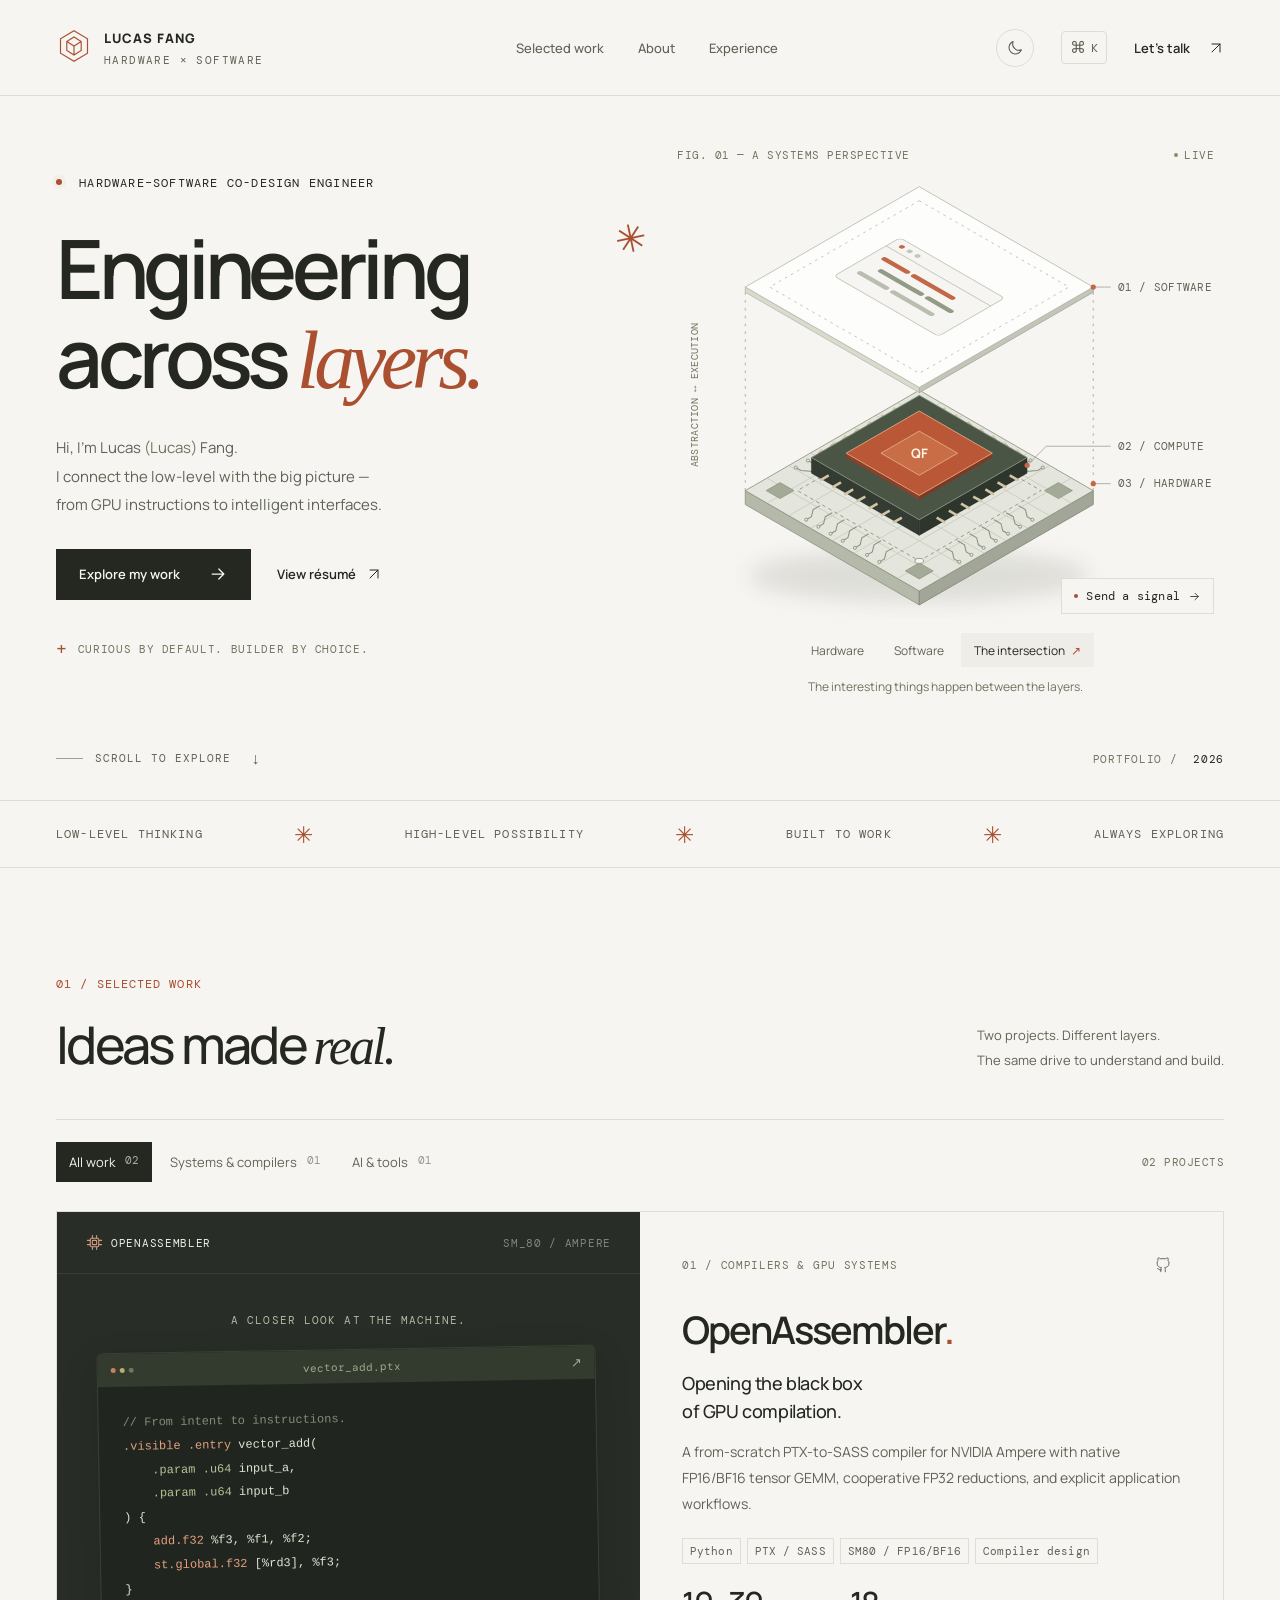
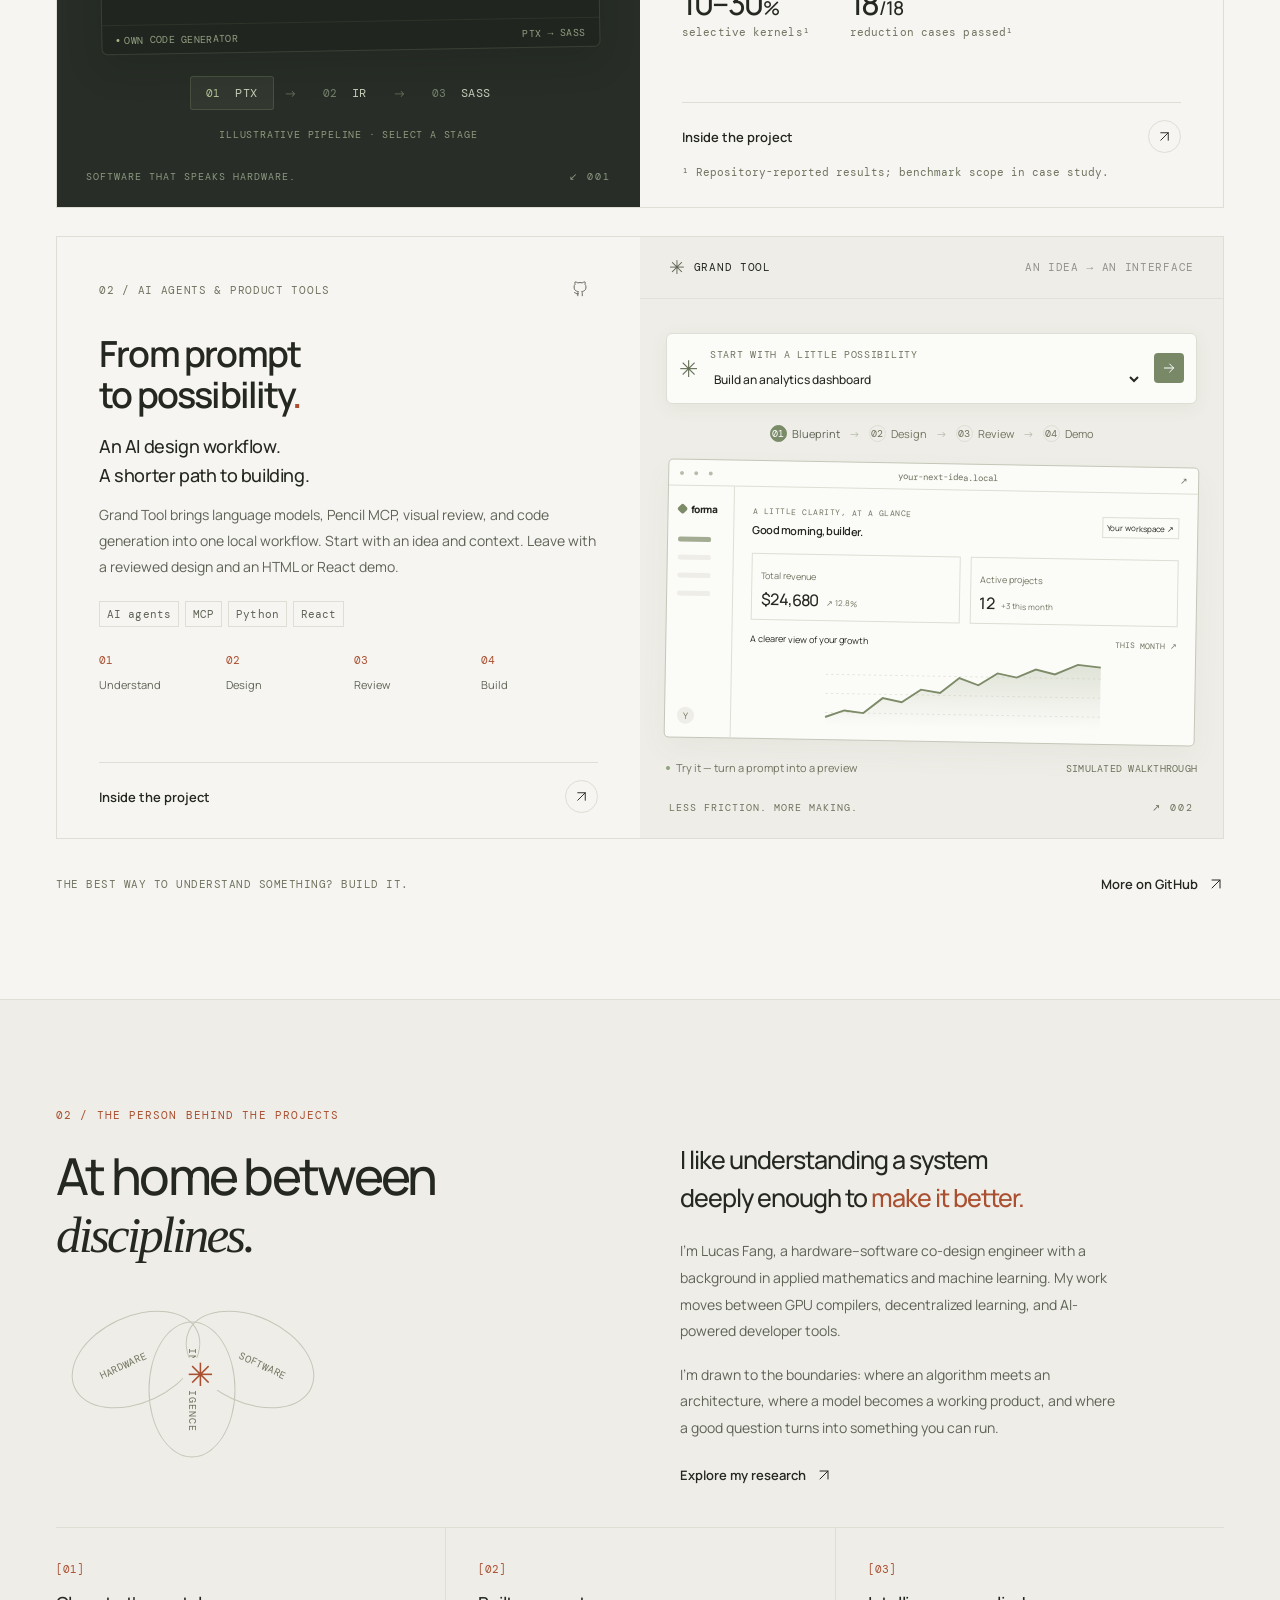
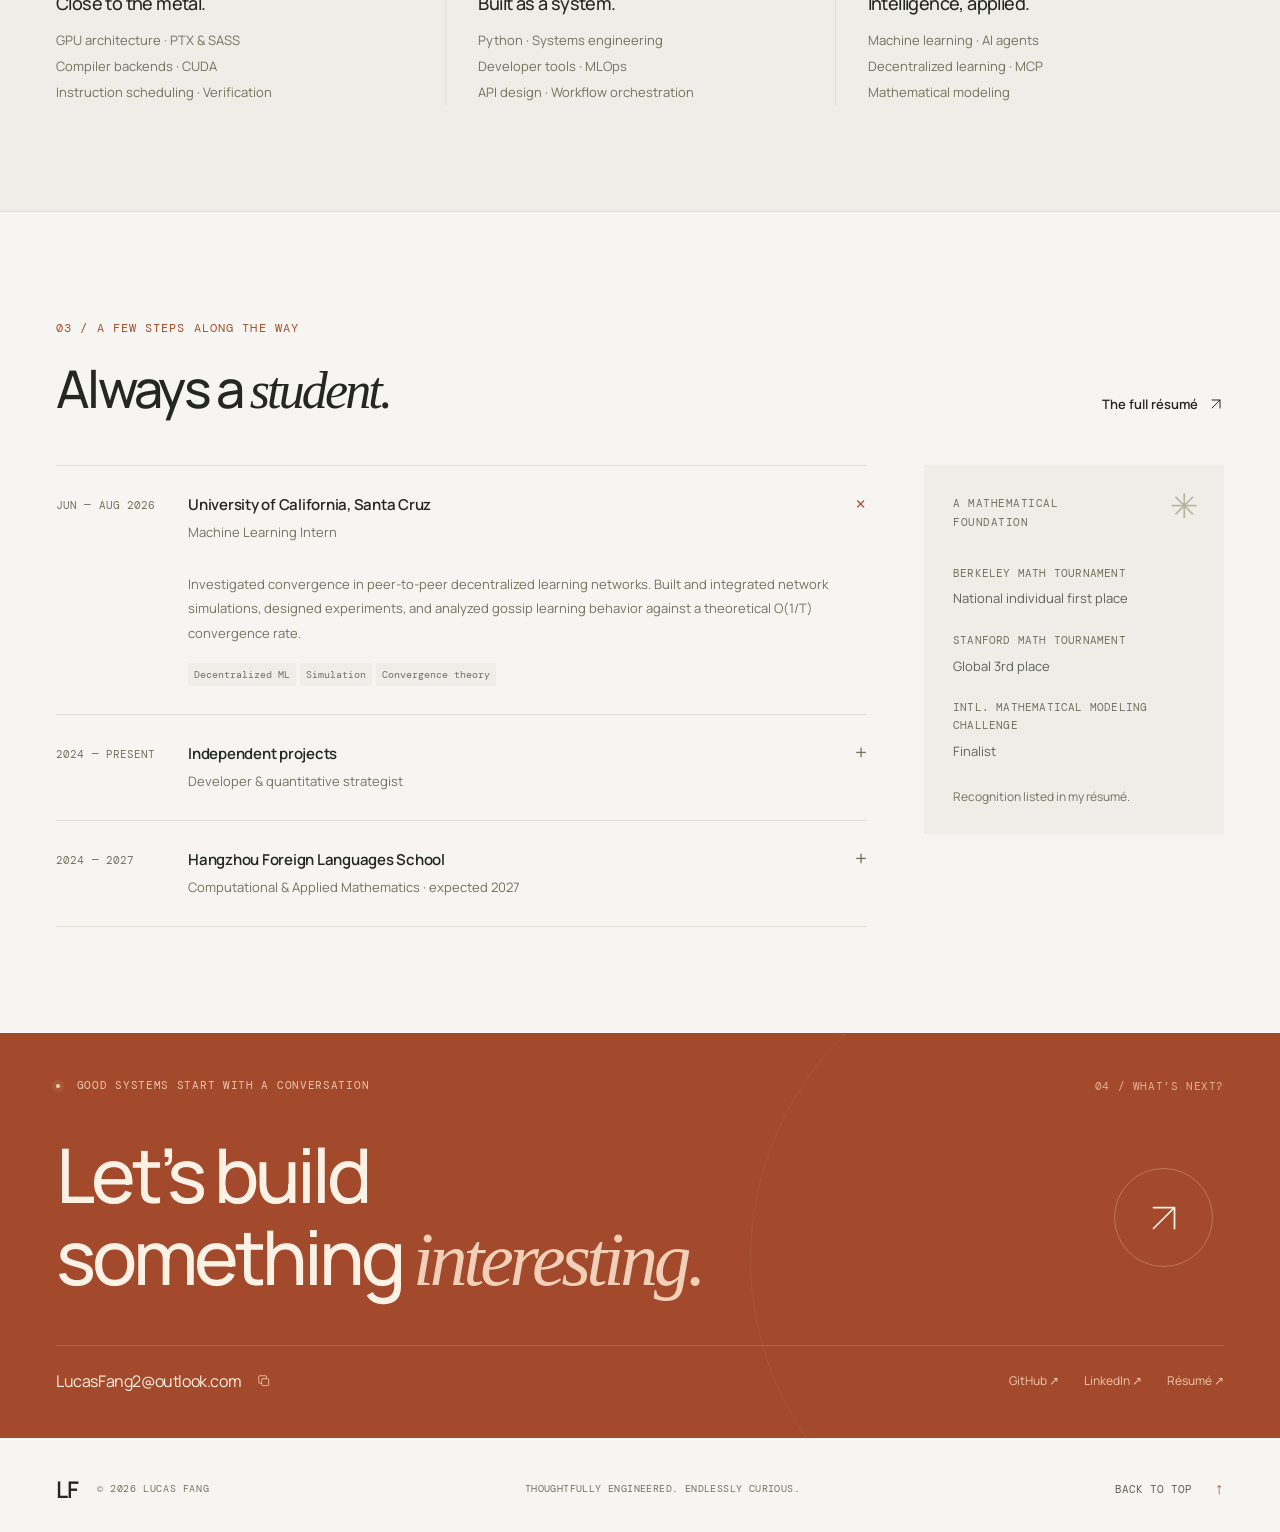
==== commit b9107814: "update website initial" ====
--- a/index.html
+++ b/index.html
@@ -3,20 +3,22 @@
 <head>
   <meta charset="utf-8">
   <meta name="viewport" content="width=device-width, initial-scale=1">
+  <meta name="color-scheme" content="light dark">
   <meta name="theme-color" content="#f6f5f1">
-  <meta name="description" content="Qingyang (Lucas) Fang — hardware–software co-design engineer building compilers, intelligent tools, and systems that connect ideas to execution.">
+  <script>try{var t=localStorage.getItem("theme");if(t!=="light"&&t!=="dark")t=matchMedia("(prefers-color-scheme: dark)").matches?"dark":"light";document.documentElement.dataset.theme=t;var m=document.querySelector("meta[name=theme-color]");if(m)m.content=t==="dark"?"#14160f":"#f6f5f1"}catch(e){}</script>
+  <meta name="description" content="Lucas Fang — hardware–software co-design engineer building compilers, intelligent tools, and systems that connect ideas to execution.">
   <meta property="og:type" content="website">
-  <meta property="og:title" content="Qingyang Fang — Engineering across layers">
-  <meta property="og:description" content="From GPU instructions to intelligent interfaces. Explore the work of hardware–software co-design engineer Qingyang (Lucas) Fang.">
-  <meta property="og:url" content="https://qingyang-lucas-fang.github.io/">
-  <meta property="og:image" content="https://qingyang-lucas-fang.github.io/assets/social-card.png">
+  <meta property="og:title" content="Lucas Fang — Engineering across layers">
+  <meta property="og:description" content="From GPU instructions to intelligent interfaces. Explore the work of hardware–software co-design engineer Lucas Fang.">
+  <meta property="og:url" content="https://lucialuka.github.io/">
+  <meta property="og:image" content="https://lucialuka.github.io/assets/social-card.png">
   <meta name="twitter:card" content="summary_large_image">
-  <link rel="canonical" href="https://qingyang-lucas-fang.github.io/">
+  <link rel="canonical" href="https://lucialuka.github.io/">
   <link rel="icon" type="image/svg+xml" href="assets/favicon.svg">
   <link rel="preload" href="assets/fonts/manrope-variable.ttf" as="font" type="font/ttf" crossorigin>
   <link rel="stylesheet" href="styles.css">
   <script src="app.js" defer></script>
-  <title>Qingyang Fang — Engineering across layers</title>
+  <title>Lucas Fang — Engineering across layers</title>
 </head>
 <body>
   <a class="skip-link" href="#main">Skip to content</a>
@@ -29,18 +31,21 @@
     <symbol id="i-copy" viewBox="0 0 24 24"><rect x="8" y="8" width="12" height="12" rx="2"/><path d="M16 8V4a1 1 0 0 0-1-1H4a1 1 0 0 0-1 1v11a1 1 0 0 0 1 1h4"/></symbol>
     <symbol id="i-play" viewBox="0 0 24 24"><path d="m9 5 11 7-11 7Z"/></symbol>
     <symbol id="i-check" viewBox="0 0 24 24"><path d="m5 12 4 4L19 6"/></symbol>
+    <symbol id="i-sun" viewBox="0 0 24 24"><circle cx="12" cy="12" r="4"/><path d="M12 2v2m0 16v2M4.9 4.9l1.4 1.4m11.4 11.4 1.4 1.4M2 12h2m16 0h2M4.9 19.1l1.4-1.4M17.7 6.3l1.4-1.4"/></symbol>
+    <symbol id="i-moon" viewBox="0 0 24 24"><path d="M20.5 14.5A8.5 8.5 0 0 1 9.5 3.5a8.5 8.5 0 1 0 11 11Z"/></symbol>
     <symbol id="i-chip" viewBox="0 0 24 24"><rect x="6" y="6" width="12" height="12" rx="2"/><path d="M9 2v4m6-4v4M9 18v4m6-4v4M2 9h4m-4 6h4m12-6h4m-4 6h4"/><rect x="9" y="9" width="6" height="6" rx="1"/></symbol>
   </svg>
 
   <header class="site-header">
-    <a class="brand" href="#home" aria-label="Qingyang Fang, home">
+    <a class="brand" href="#home" aria-label="Lucas Fang, home">
       <span class="brand-mark" aria-hidden="true"><svg viewBox="0 0 40 40"><path d="m20 3 15 9v16l-15 9-15-9V12Z"/><path d="m12 15 8-5 8 5v10l-8 5-8-5Zm0 0 8 5 8-5m-8 5v10"/></svg></span>
-      <span>QINGYANG FANG<span class="brand-sub">HARDWARE × SOFTWARE</span></span>
+      <span>LUCAS FANG<span class="brand-sub">HARDWARE × SOFTWARE</span></span>
     </a>
     <nav class="desktop-nav" aria-label="Main navigation">
       <a href="#work">Selected work</a><a href="#about">About</a><a href="#experience">Experience</a>
     </nav>
     <div class="header-actions">
+      <button class="theme-toggle" type="button" aria-label="Switch to dark mode"><svg class="icon"><use href="#i-moon"/></svg></button>
       <button class="command-trigger" type="button" aria-label="Open quick navigation"><span>⌘</span> K</button>
       <a class="header-contact" href="#contact">Let’s talk <svg class="icon"><use href="#i-up-right"/></svg></a>
       <button class="menu-toggle" type="button" aria-label="Open navigation" aria-expanded="false" aria-controls="mobile-nav"><span></span><span></span></button>
@@ -53,63 +58,125 @@
       <div class="hero-copy">
         <div class="eyebrow"><span class="status-dot"></span> HARDWARE–SOFTWARE CO-DESIGN ENGINEER</div>
         <h1>Engineering<br>across <span class="serif-word">layers.</span><span class="title-asterisk" aria-hidden="true">✳</span></h1>
-        <p class="hero-intro">Hi, I’m Qingyang <span class="muted">(Lucas)</span> Fang.<br>I connect the low-level with the big picture —<br class="desktop-break"> from GPU instructions to intelligent interfaces.</p>
-        <div class="hero-actions"><a class="button button-dark" href="#work">Explore my work <svg class="icon"><use href="#i-arrow"/></svg></a><a class="text-link" href="assets/Qingyang-Fang-Resume.pdf" target="_blank" rel="noopener">View résumé <svg class="icon"><use href="#i-up-right"/></svg></a></div>
+        <p class="hero-intro">Hi, I’m Lucas <span class="muted">(Lucas)</span> Fang.<br>I connect the low-level with the big picture —<br class="desktop-break"> from GPU instructions to intelligent interfaces.</p>
+        <div class="hero-actions"><a class="button button-dark" href="#work">Explore my work <svg class="icon"><use href="#i-arrow"/></svg></a><a class="text-link" href="assets/Lucas-Fang-Resume.pdf" target="_blank" rel="noopener">View résumé <svg class="icon"><use href="#i-up-right"/></svg></a></div>
         <div class="hero-footnote"><span class="tiny-cross" aria-hidden="true">+</span> CURIOUS BY DEFAULT. BUILDER BY CHOICE.</div>
       </div>
 
       <div class="hero-visual" aria-label="Interactive illustration of the software, compiler, and hardware layers">
         <div class="visual-topline"><span>FIG. 01 — A SYSTEMS PERSPECTIVE</span><span class="live-label"><i></i> LIVE</span></div>
         <div class="chip-scene" data-layer="codesign">
-          <svg class="chip-svg" viewBox="0 0 640 490" role="img" aria-labelledby="chip-title chip-desc">
-            <title id="chip-title">From source to silicon</title><desc id="chip-desc">An exploded isometric diagram with a software plane, a copper processor, and a hardware circuit board. Use the layer buttons below to explore.</desc>
-            <defs>
-              <pattern id="board-grid" width="24" height="24" patternUnits="userSpaceOnUse" patternTransform="matrix(1 .577 -1 .577 320 160)"><path d="M24 0H0V24" fill="none" stroke="#bcbeb4" stroke-width=".7"/></pattern>
-              <pattern id="die-grid" width="13" height="13" patternUnits="userSpaceOnUse" patternTransform="matrix(1 .577 -1 .577 320 160)"><rect width="13" height="13" fill="#b95736"/><path d="M13 0H0V13" fill="none" stroke="#edb59a" stroke-width=".6"/></pattern>
-              <linearGradient id="board-fill" x2="0" y2="1"><stop stop-color="#e4e5dc"/><stop offset="1" stop-color="#d0d3c7"/></linearGradient>
-              <linearGradient id="glass-fill" x2="0" y2="1"><stop stop-color="#ffffff" stop-opacity=".85"/><stop offset="1" stop-color="#eeeee7" stop-opacity=".4"/></linearGradient>
-              <filter id="chip-shadow" x="-50%" y="-50%" width="200%" height="200%"><feGaussianBlur stdDeviation="12"/></filter>
-            </defs>
-            <ellipse cx="320" cy="403" rx="176" ry="36" fill="#383b30" opacity=".09" filter="url(#chip-shadow)"/>
-            <g class="alignment-guides" stroke="#bcbcb0" stroke-width="1" stroke-dasharray="3 6" fill="none"><path d="M320 46v361M100 173v132M540 173v132M320 174 100 300M320 174l220 126"/></g>
-            <g class="hardware-plane">
-              <path d="m320 175 224 129v17L320 450 96 321v-17Z" fill="#b7bbae" stroke="#888e7d" stroke-width="1"/>
-              <path d="m96 304 224 129 224-129M320 433v17" fill="none" stroke="#888e7d"/>
-              <path d="m320 175 224 129-224 129L96 304Z" fill="url(#board-fill)" stroke="#a4aa98"/>
-              <path d="m320 175 224 129-224 129L96 304Z" fill="url(#board-grid)" opacity=".6"/>
-              <g id="board-traces" fill="none" stroke="#89917e" stroke-width="1.2"></g>
-              <g fill="#f6f5f1" stroke="#8f9585"><ellipse cx="320" cy="194" rx="4" ry="2.3"/><ellipse cx="514" cy="305" rx="4" ry="2.3"/><ellipse cx="320" cy="416" rx="4" ry="2.3"/><ellipse cx="126" cy="305" rx="4" ry="2.3"/></g>
-              <g class="board-components" fill="#9da491" stroke="#79836e" stroke-width=".8"><path d="m208 317 23-13 28 16-23 13Z"/><path d="m386 232 23-13 28 16-23 13Z"/><path d="m389 358 33-19 16 9-33 19Z"/><path d="m202 258 33-19 16 9-33 19Z"/></g>
-              <text x="278" y="397" transform="rotate(30 278 397)" font-size="9" fill="#59614f" class="svg-mono">QF / SYSTEM BOARD</text>
-            </g>
-            <g class="processor-plane">
-              <path d="m320 167 111 64v25l-111 64-111-64v-25Z" fill="#333b32" stroke="#263028"/>
-              <path d="m209 231 111 64 111-64M320 295v25" fill="none" stroke="#59614e"/>
-              <path d="m320 167 111 64-111 64-111-64Z" fill="#4b5545" stroke="#69715d"/>
-              <g id="chip-pins" stroke="#d1c5a4" stroke-width="3"></g>
-              <path d="m320 177 86 50v13l-86 50-86-50v-13Z" fill="#8d3f27" stroke="#8d3f27"/>
-              <path d="m234 227 86 50 86-50M320 277v13" stroke="#d39071" fill="none"/>
-              <path d="m320 177 86 50-86 50-86-50Z" fill="url(#die-grid)" stroke="#d29d7e"/>
-              <path d="m320 203 42 24-42 24-42-24Z" fill="#c96d47" stroke="#e3ad87"/>
-              <text x="320" y="233" text-anchor="middle" fill="#fff6e8" font-family="Manrope, sans-serif" font-weight="700" font-size="20">QF</text>
-            </g>
-            <g class="software-plane">
-              <path d="m320 40 202 116-202 116-202-116Z" fill="url(#glass-fill)" stroke="#bfc1b5" stroke-width="1"/>
-              <path d="m320 58 171 98-171 98-171-98Z" fill="none" stroke="#d8d9ce" stroke-dasharray="3 5"/>
-              <g transform="matrix(.866 .5 -.866 .5 290 91)">
-                <rect width="136" height="95" rx="4" fill="#f6f5f1" fill-opacity=".85" stroke="#c7cabe"/>
-                <path d="M0 20h136" stroke="#c7cabe"/>
-                <circle cx="10" cy="10" r="2.5" fill="#c36846"/><circle cx="20" cy="10" r="2.5" fill="#c7cabe"/><circle cx="30" cy="10" r="2.5" fill="#c7cabe"/>
-                <g stroke-linecap="round" stroke-width="4"><path d="M15 35h28m8 0h34" stroke="#c36846"/><path d="M25 48h51m8 0h20M25 61h17m9 0h40" stroke="#929b85"/><path d="M15 76h27m8 0h55" stroke="#b9beb0"/></g>
-              </g>
-            </g>
-            <g class="signal-path" fill="none" stroke="#c36846"><path d="M320 147v80" stroke-width="2" stroke-dasharray="3 6"/><path d="M320 281v77" stroke-width="2" stroke-dasharray="3 6"/><circle class="signal-packet packet-one" cx="320" cy="152" r="5" fill="#c36846"/><circle class="signal-packet packet-two" cx="320" cy="285" r="5" fill="#c36846"/></g>
-            <g class="diagram-labels" fill="none" stroke="#a5a79a" stroke-width=".8"><path d="M442 126h65l24-16h53"/><path d="M411 231h98l24-16h51"/><path d="M464 356h45l24 16h51"/></g>
-            <g class="svg-mono" font-size="9" fill="#74796a"><text x="531" y="101">01 / SOFTWARE</text><text x="533" y="206">02 / COMPUTE</text><text x="533" y="387">03 / HARDWARE</text><text x="43" y="217" transform="rotate(-90 43 217)">ABSTRACTION ↔ EXECUTION</text></g>
+          <svg class="chip-svg" viewBox="0 0 640 520" role="img" aria-labelledby="chip-title chip-desc">
+            <title id="chip-title">From source to silicon</title><desc id="chip-desc">An exploded isometric diagram of three stacked layers: a glass software plane with a code window on top, a copper processor in the middle, and a circuit board at the bottom. Use the layer buttons below to focus on one layer.</desc>
+            <defs><filter id="chip-shadow" x="-50%" y="-50%" width="200%" height="200%"><feGaussianBlur stdDeviation="12"/></filter></defs>
+<ellipse class="d-shadow" cx="290" cy="470" rx="196" ry="30" filter="url(#chip-shadow)"/>
+<g class="d-guide"><path class="g" d="M90.0,372.0L90.0,138.0"/><path class="g" d="M490.0,372.0L490.0,138.0"/><path class="g" d="M290.0,487.4L290.0,253.4"/></g>
+<g class="hardware-plane">
+<path class="d-board-side" d="M90.0,372.0 L290.0,487.4 L290.0,503.4 L90.0,388.0Z"/>
+<path class="d-board-side shade" d="M290.0,487.4 L490.0,372.0 L490.0,388.0 L290.0,503.4Z"/>
+<path class="d-board-top" d="M290.0,256.6 L490.0,372.0 L290.0,487.4 L90.0,372.0Z"/>
+<path class="d-grid" d="M315.0,271.0L115.0,386.4"/>
+<path class="d-grid" d="M265.0,271.0L465.0,386.4"/>
+<path class="d-grid" d="M340.0,285.4L140.0,400.9"/>
+<path class="d-grid" d="M240.0,285.4L440.0,400.9"/>
+<path class="d-grid" d="M365.0,299.9L165.0,415.3"/>
+<path class="d-grid" d="M215.0,299.9L415.0,415.3"/>
+<path class="d-grid" d="M390.0,314.3L190.0,429.7"/>
+<path class="d-grid" d="M190.0,314.3L390.0,429.7"/>
+<path class="d-grid" d="M415.0,328.7L215.0,444.1"/>
+<path class="d-grid" d="M165.0,328.7L365.0,444.1"/>
+<path class="d-grid" d="M440.0,343.1L240.0,458.6"/>
+<path class="d-grid" d="M140.0,343.1L340.0,458.6"/>
+<path class="d-grid" d="M465.0,357.6L265.0,473.0"/>
+<path class="d-grid" d="M115.0,357.6L315.0,473.0"/>
+<path class="d-socket" d="M290.0,291.2 L430.0,372.0 L290.0,452.8 L150.0,372.0Z"/>
+<path class="d-trace" d="M404.0,389.3 L412.0,393.9 L414.0,402.0 L420.0,405.5"/>
+<circle class="d-via" cx="420.0" cy="405.5" r="1.8"/>
+<path class="d-trace" d="M390.0,397.4 L398.0,402.0 L400.0,410.1 L406.0,413.5"/>
+<circle class="d-via" cx="406.0" cy="413.5" r="1.8"/>
+<path class="d-trace" d="M376.0,405.5 L384.0,410.1 L386.0,418.2 L392.0,421.6"/>
+<circle class="d-via" cx="392.0" cy="421.6" r="1.8"/>
+<path class="d-trace" d="M362.0,413.5 L370.0,418.2 L372.0,426.2 L378.0,429.7"/>
+<circle class="d-via" cx="378.0" cy="429.7" r="1.8"/>
+<path class="d-trace" d="M348.0,421.6 L356.0,426.2 L358.0,434.3 L364.0,437.8"/>
+<circle class="d-via" cx="364.0" cy="437.8" r="1.8"/>
+<path class="d-trace" d="M334.0,429.7 L342.0,434.3 L344.0,442.4 L350.0,445.9"/>
+<circle class="d-via" cx="350.0" cy="445.9" r="1.8"/>
+<path class="d-trace" d="M320.0,437.8 L328.0,442.4 L330.0,450.5 L336.0,453.9"/>
+<circle class="d-via" cx="336.0" cy="453.9" r="1.8"/>
+<path class="d-trace" d="M176.0,389.3 L168.0,393.9 L166.0,402.0 L160.0,405.5"/>
+<circle class="d-via" cx="160.0" cy="405.5" r="1.8"/>
+<path class="d-trace" d="M190.0,397.4 L182.0,402.0 L180.0,410.1 L174.0,413.5"/>
+<circle class="d-via" cx="174.0" cy="413.5" r="1.8"/>
+<path class="d-trace" d="M204.0,405.5 L196.0,410.1 L194.0,418.2 L188.0,421.6"/>
+<circle class="d-via" cx="188.0" cy="421.6" r="1.8"/>
+<path class="d-trace" d="M218.0,413.5 L210.0,418.2 L208.0,426.2 L202.0,429.7"/>
+<circle class="d-via" cx="202.0" cy="429.7" r="1.8"/>
+<path class="d-trace" d="M232.0,421.6 L224.0,426.2 L222.0,434.3 L216.0,437.8"/>
+<circle class="d-via" cx="216.0" cy="437.8" r="1.8"/>
+<path class="d-trace" d="M246.0,429.7 L238.0,434.3 L236.0,442.4 L230.0,445.9"/>
+<circle class="d-via" cx="230.0" cy="445.9" r="1.8"/>
+<path class="d-trace" d="M260.0,437.8 L252.0,442.4 L250.0,450.5 L244.0,453.9"/>
+<circle class="d-via" cx="244.0" cy="453.9" r="1.8"/>
+<path class="d-trace" d="M260.0,306.2 L252.0,301.6 L238.0,300.5 L232.0,297.0"/>
+<circle class="d-via" cx="232.0" cy="297.0" r="1.8"/>
+<path class="d-trace" d="M246.0,314.3 L238.0,309.7 L224.0,308.5 L218.0,305.1"/>
+<circle class="d-via" cx="218.0" cy="305.1" r="1.8"/>
+<path class="d-trace" d="M232.0,322.4 L224.0,317.8 L210.0,316.6 L204.0,313.1"/>
+<circle class="d-via" cx="204.0" cy="313.1" r="1.8"/>
+<path class="d-trace" d="M218.0,330.5 L210.0,325.8 L196.0,324.7 L190.0,321.2"/>
+<circle class="d-via" cx="190.0" cy="321.2" r="1.8"/>
+<path class="d-trace" d="M204.0,338.5 L196.0,333.9 L182.0,332.8 L176.0,329.3"/>
+<circle class="d-via" cx="176.0" cy="329.3" r="1.8"/>
+<path class="d-trace" d="M190.0,346.6 L182.0,342.0 L168.0,340.8 L162.0,337.4"/>
+<circle class="d-via" cx="162.0" cy="337.4" r="1.8"/>
+<path class="d-trace" d="M176.0,354.7 L168.0,350.1 L154.0,348.9 L148.0,345.5"/>
+<circle class="d-via" cx="148.0" cy="345.5" r="1.8"/>
+<path class="d-trace" d="M320.0,306.2 L328.0,301.6 L342.0,300.5 L348.0,297.0"/>
+<circle class="d-via" cx="348.0" cy="297.0" r="1.8"/>
+<path class="d-trace" d="M334.0,314.3 L342.0,309.7 L356.0,308.5 L362.0,305.1"/>
+<circle class="d-via" cx="362.0" cy="305.1" r="1.8"/>
+<path class="d-trace" d="M348.0,322.4 L356.0,317.8 L370.0,316.6 L376.0,313.1"/>
+<circle class="d-via" cx="376.0" cy="313.1" r="1.8"/>
+<path class="d-trace" d="M362.0,330.5 L370.0,325.8 L384.0,324.7 L390.0,321.2"/>
+<circle class="d-via" cx="390.0" cy="321.2" r="1.8"/>
+<path class="d-trace" d="M376.0,338.5 L384.0,333.9 L398.0,332.8 L404.0,329.3"/>
+<circle class="d-via" cx="404.0" cy="329.3" r="1.8"/>
+<path class="d-trace" d="M390.0,346.6 L398.0,342.0 L412.0,340.8 L418.0,337.4"/>
+<circle class="d-via" cx="418.0" cy="337.4" r="1.8"/>
+<path class="d-trace" d="M404.0,354.7 L412.0,350.1 L426.0,348.9 L432.0,345.5"/>
+<circle class="d-via" cx="432.0" cy="345.5" r="1.8"/>
+<path class="d-part" d="M290.0,455.1 L306.0,464.3 L290.0,473.6 L274.0,464.3Z"/>
+<path class="d-part" d="M130.0,362.8 L146.0,372.0 L130.0,381.2 L114.0,372.0Z"/>
+<path class="d-part" d="M290.0,270.4 L306.0,279.7 L290.0,288.9 L274.0,279.7Z"/>
+<path class="d-part" d="M450.0,362.8 L466.0,372.0 L450.0,381.2 L434.0,372.0Z"/>
+<ellipse class="d-pad" cx="290" cy="452.8" rx="5" ry="2.9"/>
+</g>
+<g class="processor-plane">
+<path class="d-pin" d="M270.0,283.0L260.0,277.2"/><path class="d-pin" d="M256.0,291.1L246.0,285.3"/><path class="d-pin" d="M242.0,299.1L232.0,293.4"/><path class="d-pin" d="M228.0,307.2L218.0,301.5"/><path class="d-pin" d="M214.0,315.3L204.0,309.5"/><path class="d-pin" d="M200.0,323.4L190.0,317.6"/><path class="d-pin" d="M186.0,331.5L176.0,325.7"/><path class="d-pin" d="M310.0,283.0L320.0,277.2"/><path class="d-pin" d="M324.0,291.1L334.0,285.3"/><path class="d-pin" d="M338.0,299.1L348.0,293.4"/><path class="d-pin" d="M352.0,307.2L362.0,301.5"/><path class="d-pin" d="M366.0,315.3L376.0,309.5"/><path class="d-pin" d="M380.0,323.4L390.0,317.6"/><path class="d-pin" d="M394.0,331.5L404.0,325.7"/>
+<path class="d-chip-side" d="M166.0,334.0 L290.0,405.5 L290.0,423.5 L166.0,352.0Z"/>
+<path class="d-chip-side shade" d="M290.0,405.5 L414.0,334.0 L414.0,352.0 L290.0,423.5Z"/>
+<path class="d-chip-top" d="M290.0,262.5 L414.0,334.0 L290.0,405.5 L166.0,334.0Z"/>
+<path class="d-pin" d="M394.0,354.5L404.0,360.3"/><path class="d-pin" d="M380.0,362.6L390.0,368.4"/><path class="d-pin" d="M366.0,370.7L376.0,376.5"/><path class="d-pin" d="M352.0,378.8L362.0,384.5"/><path class="d-pin" d="M338.0,386.9L348.0,392.6"/><path class="d-pin" d="M324.0,394.9L334.0,400.7"/><path class="d-pin" d="M310.0,403.0L320.0,408.8"/><path class="d-pin" d="M186.0,354.5L176.0,360.3"/><path class="d-pin" d="M200.0,362.6L190.0,368.4"/><path class="d-pin" d="M214.0,370.7L204.0,376.5"/><path class="d-pin" d="M228.0,378.8L218.0,384.5"/><path class="d-pin" d="M242.0,386.9L232.0,392.6"/><path class="d-pin" d="M256.0,394.9L246.0,400.7"/><path class="d-pin" d="M270.0,403.0L260.0,408.8"/>
+<path class="d-lid-side" d="M206.0,329.0 L290.0,377.5 L290.0,382.5 L206.0,334.0Z"/>
+<path class="d-lid-side shade" d="M290.0,377.5 L374.0,329.0 L374.0,334.0 L290.0,382.5Z"/>
+<path class="d-lid-top" d="M290.0,280.5 L374.0,329.0 L290.0,377.5 L206.0,329.0Z"/>
+<path class="d-die" d="M290.0,303.6 L334.0,329.0 L290.0,354.4 L246.0,329.0Z"/>
+<text class="d-chip-text" x="290" y="335.0" text-anchor="middle">QF</text>
+</g>
+<g class="software-plane">
+<path class="d-glass-side" d="M90.0,138.0 L290.0,253.4 L290.0,259.4 L90.0,144.0Z"/>
+<path class="d-glass-side shade" d="M290.0,253.4 L490.0,138.0 L490.0,144.0 L290.0,259.4Z"/>
+<path class="d-glass" d="M290.0,22.6 L490.0,138.0 L290.0,253.4 L90.0,138.0Z"/>
+<path class="d-glass-inset" d="M290.0,38.8 L462.0,138.0 L290.0,237.2 L118.0,138.0Z"/>
+<g transform="matrix(1 0.577 -1 0.577 290 138.0)"><rect class="d-card" x="-60" y="-38" width="120" height="76" rx="4"/><path class="d-card-line" d="M-60 -22H60"/><circle class="d-dot-a" cx="-50" cy="-30" r="2.4"/><circle class="d-dot-b" cx="-41" cy="-30" r="2.4"/><circle class="d-dot-b" cx="-32" cy="-30" r="2.4"/><g stroke-linecap="round" stroke-width="5" fill="none"><path class="d-bar-a" d="M-48 -8H-22M-14 -8H30"/><path class="d-bar-b" d="M-38 6H8M16 6H42"/><path class="d-bar-c" d="M-48 20H-18M-10 20H34"/></g></g>
+</g>
+<g class="signal-path"><path class="d-signal" d="M290 204V312"/><path class="d-signal" d="M290 340V445"/><circle class="signal-packet packet-one" cx="290" cy="204" r="5"/><circle class="signal-packet packet-two" cx="290" cy="340" r="5"/></g>
+<g class="diagram-labels"><g class="diagram-label label-software"><path class="d-leader" d="M490 138L490 138H510"/><circle class="d-anchor" cx="490" cy="138" r="3"/><text class="svg-mono" x="518" y="142">01 / SOFTWARE</text></g><g class="diagram-label label-compute"><path class="d-leader" d="M414 343L436 321H510"/><circle class="d-anchor" cx="414" cy="343" r="3"/><text class="svg-mono" x="518" y="325">02 / COMPUTE</text></g><g class="diagram-label label-hardware"><path class="d-leader" d="M490 364L490 364H510"/><circle class="d-anchor" cx="490" cy="364" r="3"/><text class="svg-mono" x="518" y="368">03 / HARDWARE</text></g><text class="svg-mono axis" x="36" y="262" transform="rotate(-90 36 262)" text-anchor="middle">ABSTRACTION ↔ EXECUTION</text></g>
           </svg>
-          <span class="scene-coordinate coord-left">X: 32.0<br>Y: 64.0</span>
           <button class="signal-button" type="button"><span class="signal-button-dot"></span><span class="signal-button-label">Send a signal</span><svg class="icon"><use href="#i-arrow"/></svg></button>
         </div>
+        <ul class="layer-legend" aria-hidden="true"><li><b>01</b> Software</li><li><b>02</b> Compute</li><li><b>03</b> Hardware</li></ul>
         <div class="layer-controls" role="group" aria-label="Explore the system layers"><button type="button" data-layer="hardware" aria-pressed="false">Hardware</button><button type="button" data-layer="software" aria-pressed="false">Software</button><button class="is-active" type="button" data-layer="codesign" aria-pressed="true">The intersection <span>↗</span></button></div>
         <p class="layer-description" aria-live="polite">The interesting things happen between the layers.</p>
       </div>
@@ -136,26 +203,26 @@
 }</code></pre><div class="terminal-status"><span><i></i> OWN CODE GENERATOR</span><span>PTX → SASS</span></div></div><div class="compiler-stages" role="group" aria-label="Explore the compiler pipeline"><button type="button" class="is-active" data-stage="ptx" aria-pressed="true">01 <strong>PTX</strong></button><span>→</span><button type="button" data-stage="ir" aria-pressed="false">02 <strong>IR</strong></button><span>→</span><button type="button" data-stage="sass" aria-pressed="false">03 <strong>SASS</strong></button></div><span class="preview-note">ILLUSTRATIVE PIPELINE · SELECT A STAGE</span></div>
           <div class="art-bottom"><span>SOFTWARE THAT SPEAKS HARDWARE.</span><span>↙ 001</span></div>
         </div>
-        <div class="project-info"><div class="project-overline"><span>01 / COMPILERS & GPU SYSTEMS</span><a href="https://github.com/Qingyang-Lucas-Fang/OpenAssembler" target="_blank" rel="noopener noreferrer" aria-label="OpenAssembler on GitHub"><svg class="icon"><use href="#i-github"/></svg></a></div><h3>OpenAssembler<span class="project-title-dot">.</span></h3><p class="project-hook">Opening the black box<br>of GPU compilation.</p><p class="project-description">A from-scratch PTX-to-SASS code generator for NVIDIA Ampere. Connecting instruction encoding, register allocation, and hardware-measured scheduling — all the way to real A100 execution.</p><div class="project-tags"><span>Python</span><span>PTX / SASS</span><span>NVIDIA A100</span><span>Compiler design</span></div><div class="project-metrics"><div><strong>1.36<span>×</span></strong><span>speedup on loop.div7¹</span></div><div><strong>110<span>/110</span></strong><span>bit-exact A100 probes¹</span></div></div><button class="project-cta" type="button" data-project="openassembler">Inside the project <span class="circle-arrow"><svg class="icon"><use href="#i-up-right"/></svg></span></button><p class="metric-note">¹ Repository-reported results; benchmark scope in case study.</p></div>
+        <div class="project-info"><div class="project-overline"><span>01 / COMPILERS & GPU SYSTEMS</span><a href="https://github.com/lucialuka/OpenAssembler" target="_blank" rel="noopener noreferrer" aria-label="OpenAssembler on GitHub"><svg class="icon"><use href="#i-github"/></svg></a></div><h3>OpenAssembler<span class="project-title-dot">.</span></h3><p class="project-hook">Opening the black box<br>of GPU compilation.</p><p class="project-description">A from-scratch PTX-to-SASS compiler for NVIDIA Ampere with native FP16/BF16 tensor GEMM, cooperative FP32 reductions, and explicit application workflows.</p><div class="project-tags"><span>Python</span><span>PTX / SASS</span><span>SM80 / FP16/BF16</span><span>Compiler design</span></div><div class="project-metrics"><div><strong>10–30<span>%</span></strong><span>selective kernels¹</span></div><div><strong>18<span>/18</span></strong><span>reduction cases passed¹</span></div></div><button class="project-cta" type="button" data-project="openassembler">Inside the project <span class="circle-arrow"><svg class="icon"><use href="#i-up-right"/></svg></span></button><p class="metric-note">¹ Repository-reported results; benchmark scope in case study.</p></div>
       </article>
 
       <article class="project-card project-card-reverse reveal" data-category="ai">
-        <div class="project-art workflow-art"><div class="art-header"><span><span class="four-square" aria-hidden="true">✳</span> GRAND TOOL</span><span>AN IDEA → AN INTERFACE</span></div><div class="workflow-visual"><div class="workflow-prompt"><span class="prompt-star">✳</span><div><span class="prompt-label">START WITH A LITTLE POSSIBILITY</span><select id="demo-prompt" aria-label="Choose a walkthrough example"><option value="analytics">Build an analytics dashboard</option><option value="portfolio">Build an engineer’s portfolio</option><option value="product">Build a product landing page</option></select></div><button id="run-workflow" type="button" aria-label="Run illustrative design workflow"><svg class="icon"><use href="#i-arrow"/></svg></button></div><div class="workflow-steps" aria-label="Illustrative design pipeline"><span data-step="0" class="is-current"><b>01</b> Blueprint</span><i>→</i><span data-step="1"><b>02</b> Design</span><i>→</i><span data-step="2"><b>03</b> Review</span><i>→</i><span data-step="3"><b>04</b> Demo</span></div><div class="demo-browser"><div class="demo-browser-toolbar"><span class="mini-dots">● ● ●</span><span>your-next-idea.local</span><span>↗</span></div><div class="demo-dashboard" data-demo="analytics"><aside><div class="mini-logo"><span></span> forma</div><span class="mini-nav active"></span><span class="mini-nav"></span><span class="mini-nav"></span><span class="mini-nav"></span><div class="mini-avatar">Y</div></aside><div class="mini-content"><div class="mini-heading"><div><span class="mini-eyebrow">A LITTLE CLARITY, AT A GLANCE</span><h4 id="demo-title">Good morning, builder.</h4></div><span class="mini-action">Your workspace ↗</span></div><div class="mini-stats"><div><span id="demo-stat-label">Total revenue</span><strong id="demo-stat">$24,680<span>↗ 12.8%</span></strong></div><div><span>Active projects</span><strong>12<span>+3 this month</span></strong></div></div><div class="mini-chart"><div class="mini-chart-label"><span id="demo-chart-title">A clearer view of your growth</span><span>THIS MONTH ↗</span></div><svg viewBox="0 0 360 93" role="img" aria-label="Decorative sample growth chart"><defs><linearGradient id="chart-fill" x2="0" y2="1"><stop stop-color="#b5bea3" stop-opacity=".4"/><stop offset="1" stop-color="#b5bea3" stop-opacity="0"/></linearGradient></defs><path d="M0 25H360M0 50H360M0 75H360" stroke="#e7e8e1" stroke-dasharray="3 4"/><path d="M0 81 25 72 50 75 75 55 100 60 125 43 150 47 175 27 200 36 225 20 250 25 275 14 300 20 330 7 360 10V93H0Z" fill="url(#chart-fill)"/><path d="M0 81 25 72 50 75 75 55 100 60 125 43 150 47 175 27 200 36 225 20 250 25 275 14 300 20 330 7 360 10" fill="none" stroke="#7e8b68" stroke-width="2.5"/></svg></div></div></div></div><div class="workflow-live" role="status"><span class="workflow-status-dot"></span><span id="workflow-status">Try it — turn a prompt into a preview</span><span class="simulated-label">SIMULATED WALKTHROUGH</span></div></div><div class="art-bottom"><span>LESS FRICTION. MORE MAKING.</span><span>↗ 002</span></div></div>
-        <div class="project-info"><div class="project-overline"><span>02 / AI AGENTS & PRODUCT TOOLS</span><a href="https://github.com/Qingyang-Lucas-Fang/AI-Automated-UI-Design-Workflow-From-Prompt-to-Demo" target="_blank" rel="noopener noreferrer" aria-label="Grand Tool on GitHub"><svg class="icon"><use href="#i-github"/></svg></a></div><h3>From prompt<br>to possibility<span class="project-title-dot">.</span></h3><p class="project-hook">An AI design workflow.<br>A shorter path to building.</p><p class="project-description">Grand Tool brings language models, Pencil MCP, visual review, and code generation into one local workflow. Start with an idea and context. Leave with a reviewed design and an HTML or React demo.</p><div class="project-tags"><span>AI agents</span><span>MCP</span><span>Python</span><span>React</span></div><div class="workflow-summary"><div><span>01</span> Understand</div><div><span>02</span> Design</div><div><span>03</span> Review</div><div><span>04</span> Build</div></div><button class="project-cta" type="button" data-project="grandtool">Inside the project <span class="circle-arrow"><svg class="icon"><use href="#i-up-right"/></svg></span></button></div>
+        <div class="project-art workflow-art"><div class="art-header"><span><span class="four-square" aria-hidden="true">✳</span> GRAND TOOL</span><span>AN IDEA → AN INTERFACE</span></div><div class="workflow-visual"><div class="workflow-prompt"><span class="prompt-star">✳</span><div><span class="prompt-label">START WITH A LITTLE POSSIBILITY</span><select id="demo-prompt" aria-label="Choose a walkthrough example"><option value="analytics">Build an analytics dashboard</option><option value="portfolio">Build an engineer’s portfolio</option><option value="product">Build a product landing page</option></select></div><button id="run-workflow" type="button" aria-label="Run illustrative design workflow"><svg class="icon"><use href="#i-arrow"/></svg></button></div><div class="workflow-steps" aria-label="Illustrative design pipeline"><span data-step="0" class="is-current"><b>01</b> Blueprint</span><i>→</i><span data-step="1"><b>02</b> Design</span><i>→</i><span data-step="2"><b>03</b> Review</span><i>→</i><span data-step="3"><b>04</b> Demo</span></div><div class="demo-browser"><div class="demo-browser-toolbar"><span class="mini-dots">● ● ●</span><span>your-next-idea.local</span><span>↗</span></div><div class="demo-dashboard" data-demo="analytics"><aside><div class="mini-logo"><span></span> forma</div><span class="mini-nav active"></span><span class="mini-nav"></span><span class="mini-nav"></span><span class="mini-nav"></span><div class="mini-avatar">Y</div></aside><div class="mini-content"><div class="mini-heading"><div><span class="mini-eyebrow">A LITTLE CLARITY, AT A GLANCE</span><h4 id="demo-title">Good morning, builder.</h4></div><span class="mini-action">Your workspace ↗</span></div><div class="mini-stats"><div><span id="demo-stat-label">Total revenue</span><strong id="demo-stat">$24,680<span>↗ 12.8%</span></strong></div><div><span>Active projects</span><strong>12<span>+3 this month</span></strong></div></div><div class="mini-chart"><div class="mini-chart-label"><span id="demo-chart-title">A clearer view of your growth</span><span>THIS MONTH ↗</span></div><svg viewBox="0 0 360 93" role="img" aria-label="Decorative sample growth chart"><defs><linearGradient id="chart-fill" x2="0" y2="1"><stop stop-color="#b5bea3" stop-opacity=".4"/><stop offset="1" stop-color="#b5bea3" stop-opacity="0"/></linearGradient></defs><path d="M0 25H360M0 50H360M0 75H360" style="stroke:var(--line)" stroke-dasharray="3 4"/><path d="M0 81 25 72 50 75 75 55 100 60 125 43 150 47 175 27 200 36 225 20 250 25 275 14 300 20 330 7 360 10V93H0Z" fill="url(#chart-fill)"/><path d="M0 81 25 72 50 75 75 55 100 60 125 43 150 47 175 27 200 36 225 20 250 25 275 14 300 20 330 7 360 10" fill="none" stroke="#7e8b68" stroke-width="2.5"/></svg></div></div></div></div><div class="workflow-live" role="status"><span class="workflow-status-dot"></span><span id="workflow-status">Try it — turn a prompt into a preview</span><span class="simulated-label">SIMULATED WALKTHROUGH</span></div></div><div class="art-bottom"><span>LESS FRICTION. MORE MAKING.</span><span>↗ 002</span></div></div>
+        <div class="project-info"><div class="project-overline"><span>02 / AI AGENTS & PRODUCT TOOLS</span><a href="https://github.com/lucialuka/AI-Automated-UI-Design-Workflow-From-Prompt-to-Demo" target="_blank" rel="noopener noreferrer" aria-label="Grand Tool on GitHub"><svg class="icon"><use href="#i-github"/></svg></a></div><h3>From prompt<br>to possibility<span class="project-title-dot">.</span></h3><p class="project-hook">An AI design workflow.<br>A shorter path to building.</p><p class="project-description">Grand Tool brings language models, Pencil MCP, visual review, and code generation into one local workflow. Start with an idea and context. Leave with a reviewed design and an HTML or React demo.</p><div class="project-tags"><span>AI agents</span><span>MCP</span><span>Python</span><span>React</span></div><div class="workflow-summary"><div><span>01</span> Understand</div><div><span>02</span> Design</div><div><span>03</span> Review</div><div><span>04</span> Build</div></div><button class="project-cta" type="button" data-project="grandtool">Inside the project <span class="circle-arrow"><svg class="icon"><use href="#i-up-right"/></svg></span></button></div>
       </article>
-      <div class="work-footer reveal"><span>THE BEST WAY TO UNDERSTAND SOMETHING? BUILD IT.</span><a class="text-link" href="https://github.com/Qingyang-Lucas-Fang" target="_blank" rel="noopener noreferrer">More on GitHub <svg class="icon"><use href="#i-up-right"/></svg></a></div>
+      <div class="work-footer reveal"><span>THE BEST WAY TO UNDERSTAND SOMETHING? BUILD IT.</span><a class="text-link" href="https://github.com/lucialuka" target="_blank" rel="noopener noreferrer">More on GitHub <svg class="icon"><use href="#i-up-right"/></svg></a></div>
     </section>
 
-    <section id="about" class="about-section section-space"><div class="section-shell"><div class="about-top"><div class="about-heading reveal"><div class="eyebrow section-number">02 / THE PERSON BEHIND THE PROJECTS</div><h2>At home between<br><span class="serif-word">disciplines.</span></h2><div class="about-diagram" aria-hidden="true"><span class="about-orbit orbit-one">HARDWARE</span><span class="about-orbit orbit-two">SOFTWARE</span><span class="about-orbit orbit-three">INTELLIGENCE</span><span class="orbit-center">✳</span></div></div><div class="about-copy reveal"><p class="large-copy">I like understanding a system<br>deeply enough to <span>make it better.</span></p><p>I’m Qingyang (Lucas) Fang, a hardware–software co-design engineer with a background in applied mathematics and machine learning. My work moves between GPU compilers, decentralized learning, and AI-powered developer tools.</p><p>I’m drawn to the boundaries: where an algorithm meets an architecture, where a model becomes a working product, and where a good question turns into something you can run.</p><a class="text-link" href="https://scholar.google.com/citations?user=5snMbcMAAAAJ&hl=en" target="_blank" rel="noopener noreferrer">Explore my research <svg class="icon"><use href="#i-up-right"/></svg></a></div></div><div class="skills-grid reveal"><div><span class="skill-number">[01]</span><h3>Close to the metal.</h3><p>GPU architecture · PTX & SASS<br>Compiler backends · CUDA<br>Instruction scheduling · Verification</p></div><div><span class="skill-number">[02]</span><h3>Built as a system.</h3><p>Python · Systems engineering<br>Developer tools · MLOps<br>API design · Workflow orchestration</p></div><div><span class="skill-number">[03]</span><h3>Intelligence, applied.</h3><p>Machine learning · AI agents<br>Decentralized learning · MCP<br>Mathematical modeling</p></div></div></div></section>
-
-    <section id="experience" class="experience-section section-shell section-space"><div class="section-heading reveal"><div><div class="eyebrow section-number">03 / A FEW STEPS ALONG THE WAY</div><h2>Always a <span class="serif-word">student.</span></h2></div><a class="text-link" href="assets/Qingyang-Fang-Resume.pdf" target="_blank" rel="noopener">The full résumé <svg class="icon"><use href="#i-up-right"/></svg></a></div><div class="experience-layout"><div class="timeline reveal"><details class="experience-item" open><summary><span class="experience-date">JUN — AUG 2026</span><div><h3>University of California, Santa Cruz</h3><p>Machine Learning Intern</p></div><span class="expand-icon">+</span></summary><div class="experience-details"><p>Investigated convergence in peer-to-peer decentralized learning networks. Built and integrated network simulations, designed experiments, and analyzed gossip learning behavior against a theoretical O(1/T) convergence rate.</p><span class="small-tag">Decentralized ML</span><span class="small-tag">Simulation</span><span class="small-tag">Convergence theory</span></div></details><details class="experience-item"><summary><span class="experience-date">2024 — PRESENT</span><div><h3>Independent projects</h3><p>Developer & quantitative strategist</p></div><span class="expand-icon">+</span></summary><div class="experience-details"><p>Built Python tools for quantitative strategy research, backtesting, and trading demos. Continued exploring systems and AI through open-source compiler and design automation projects.</p><a class="text-link" href="https://github.com/Qingyang-Lucas-Fang" target="_blank" rel="noopener noreferrer">Visit my GitHub <svg class="icon"><use href="#i-up-right"/></svg></a></div></details><details class="experience-item"><summary><span class="experience-date">2024 — 2027</span><div><h3>Hangzhou Foreign Languages School</h3><p>Computational & Applied Mathematics · expected 2027</p></div><span class="expand-icon">+</span></summary><div class="experience-details"><p>Building a foundation in mathematical reasoning, computational thinking, and modeling. Fluent in English and Chinese.</p></div></details></div><aside class="recognition reveal"><span class="recognition-symbol" aria-hidden="true">✳</span><div class="eyebrow">A MATHEMATICAL FOUNDATION</div><div><span>BERKELEY MATH TOURNAMENT</span><p>National individual first place</p></div><div><span>STANFORD MATH TOURNAMENT</span><p>Global 3rd place</p></div><div><span>INTL. MATHEMATICAL MODELING CHALLENGE</span><p>Finalist</p></div><span class="recognition-note">Recognition listed in my résumé.</span></aside></div></section>
-
-    <section id="contact" class="contact-section"><div class="section-shell"><div class="contact-top"><div class="eyebrow"><span class="status-dot"></span> GOOD SYSTEMS START WITH A CONVERSATION</div><span class="contact-coordinate">04 / WHAT’S NEXT?</span></div><div class="contact-main"><h2>Let’s build<br>something <span class="serif-word">interesting.</span></h2><a class="contact-arrow" href="mailto:LucasFang2@outlook.com" aria-label="Email Qingyang Fang"><svg><use href="#i-up-right"/></svg></a></div><div class="contact-bottom"><div class="email-group"><a href="mailto:LucasFang2@outlook.com">LucasFang2@outlook.com</a><button class="copy-email" type="button" aria-label="Copy email address"><svg class="icon"><use href="#i-copy"/></svg></button><span id="copy-status" role="status"></span></div><div class="contact-socials"><a href="https://github.com/Qingyang-Lucas-Fang" target="_blank" rel="noopener noreferrer">GitHub ↗</a><a href="https://www.linkedin.com/in/qingyang-f-0320563a3" target="_blank" rel="noopener noreferrer">LinkedIn ↗</a><a href="assets/Qingyang-Fang-Resume.pdf" target="_blank" rel="noopener">Résumé ↗</a></div></div></div></section>
+    <section id="about" class="about-section section-space"><div class="section-shell"><div class="about-top"><div class="about-heading reveal"><div class="eyebrow section-number">02 / THE PERSON BEHIND THE PROJECTS</div><h2>At home between<br><span class="serif-word">disciplines.</span></h2><div class="about-diagram" aria-hidden="true"><span class="about-orbit orbit-one">HARDWARE</span><span class="about-orbit orbit-two">SOFTWARE</span><span class="about-orbit orbit-three">INTELLIGENCE</span><span class="orbit-center">✳</span></div></div><div class="about-copy reveal"><p class="large-copy">I like understanding a system<br>deeply enough to <span>make it better.</span></p><p>I’m Lucas Fang, a hardware–software co-design engineer with a background in applied mathematics and machine learning. My work moves between GPU compilers, decentralized learning, and AI-powered developer tools.</p><p>I’m drawn to the boundaries: where an algorithm meets an architecture, where a model becomes a working product, and where a good question turns into something you can run.</p><a class="text-link" href="https://scholar.google.com/citations?user=5snMbcMAAAAJ&hl=en" target="_blank" rel="noopener noreferrer">Explore my research <svg class="icon"><use href="#i-up-right"/></svg></a></div></div><div class="skills-grid reveal"><div><span class="skill-number">[01]</span><h3>Close to the metal.</h3><p>GPU architecture · PTX & SASS<br>Compiler backends · CUDA<br>Instruction scheduling · Verification</p></div><div><span class="skill-number">[02]</span><h3>Built as a system.</h3><p>Python · Systems engineering<br>Developer tools · MLOps<br>API design · Workflow orchestration</p></div><div><span class="skill-number">[03]</span><h3>Intelligence, applied.</h3><p>Machine learning · AI agents<br>Decentralized learning · MCP<br>Mathematical modeling</p></div></div></div></section>
+
+    <section id="experience" class="experience-section section-shell section-space"><div class="section-heading reveal"><div><div class="eyebrow section-number">03 / A FEW STEPS ALONG THE WAY</div><h2>Always a <span class="serif-word">student.</span></h2></div><a class="text-link" href="assets/Lucas-Fang-Resume.pdf" target="_blank" rel="noopener">The full résumé <svg class="icon"><use href="#i-up-right"/></svg></a></div><div class="experience-layout"><div class="timeline reveal"><details class="experience-item" open><summary><span class="experience-date">JUN — AUG 2026</span><div><h3>University of California, Santa Cruz</h3><p>Machine Learning Intern</p></div><span class="expand-icon">+</span></summary><div class="experience-details"><p>Investigated convergence in peer-to-peer decentralized learning networks. Built and integrated network simulations, designed experiments, and analyzed gossip learning behavior against a theoretical O(1/T) convergence rate.</p><span class="small-tag">Decentralized ML</span><span class="small-tag">Simulation</span><span class="small-tag">Convergence theory</span></div></details><details class="experience-item"><summary><span class="experience-date">2024 — PRESENT</span><div><h3>Independent projects</h3><p>Developer & quantitative strategist</p></div><span class="expand-icon">+</span></summary><div class="experience-details"><p>Built Python tools for quantitative strategy research, backtesting, and trading demos. Continued exploring systems and AI through open-source compiler and design automation projects.</p><a class="text-link" href="https://github.com/lucialuka" target="_blank" rel="noopener noreferrer">Visit my GitHub <svg class="icon"><use href="#i-up-right"/></svg></a></div></details><details class="experience-item"><summary><span class="experience-date">2024 — 2027</span><div><h3>Hangzhou Foreign Languages School</h3><p>Computational & Applied Mathematics · expected 2027</p></div><span class="expand-icon">+</span></summary><div class="experience-details"><p>Building a foundation in mathematical reasoning, computational thinking, and modeling. Fluent in English and Chinese.</p></div></details></div><aside class="recognition reveal"><span class="recognition-symbol" aria-hidden="true">✳</span><div class="eyebrow">A MATHEMATICAL FOUNDATION</div><div><span>BERKELEY MATH TOURNAMENT</span><p>National individual first place</p></div><div><span>STANFORD MATH TOURNAMENT</span><p>Global 3rd place</p></div><div><span>INTL. MATHEMATICAL MODELING CHALLENGE</span><p>Finalist</p></div><span class="recognition-note">Recognition listed in my résumé.</span></aside></div></section>
+
+    <section id="contact" class="contact-section"><div class="section-shell"><div class="contact-top"><div class="eyebrow"><span class="status-dot"></span> GOOD SYSTEMS START WITH A CONVERSATION</div><span class="contact-coordinate">04 / WHAT’S NEXT?</span></div><div class="contact-main"><h2>Let’s build<br>something <span class="serif-word">interesting.</span></h2><a class="contact-arrow" href="mailto:LucasFang2@outlook.com" aria-label="Email Lucas Fang"><svg><use href="#i-up-right"/></svg></a></div><div class="contact-bottom"><div class="email-group"><a href="mailto:LucasFang2@outlook.com">LucasFang2@outlook.com</a><button class="copy-email" type="button" aria-label="Copy email address"><svg class="icon"><use href="#i-copy"/></svg></button><span id="copy-status" role="status"></span></div><div class="contact-socials"><a href="https://github.com/lucialuka" target="_blank" rel="noopener noreferrer">GitHub ↗</a><a href="https://www.linkedin.com/in/qingyang-f-0320563a3" target="_blank" rel="noopener noreferrer">LinkedIn ↗</a><a href="assets/Lucas-Fang-Resume.pdf" target="_blank" rel="noopener">Résumé ↗</a></div></div></div></section>
   </main>
-  <footer class="site-footer section-shell"><a class="footer-brand" href="#home">QF<span>© <span id="copyright-year">2026</span> QINGYANG FANG</span></a><span class="footer-note">THOUGHTFULLY ENGINEERED. ENDLESSLY CURIOUS.</span><a href="#home" class="back-to-top">BACK TO TOP <span>↑</span></a></footer>
-
-  <dialog id="project-dialog" class="project-dialog" aria-labelledby="case-title"><div class="dialog-topbar"><a id="case-repo-link" class="text-link" href="https://github.com/Qingyang-Lucas-Fang" target="_blank" rel="noopener noreferrer"><svg class="icon"><use href="#i-github"/></svg> View repository <svg class="icon"><use href="#i-up-right"/></svg></a><button type="button" class="dialog-close" aria-label="Close project case study"><svg class="icon"><use href="#i-close"/></svg></button></div><div class="case-content" id="case-content"></div></dialog>
-  <dialog id="command-dialog" class="command-dialog" aria-label="Quick navigation"><div class="command-search"><span>⌘</span><input id="command-search" type="search" placeholder="Where would you like to go?" aria-label="Search pages and links" autocomplete="off"><button type="button" class="command-close" aria-label="Close quick navigation">ESC</button></div><div id="command-results" class="command-results"><a href="#work" data-search="selected work projects compiler ai"><span>01</span> Selected work <span>↗</span></a><a href="#about" data-search="about skills background"><span>02</span> About me <span>↗</span></a><a href="#experience" data-search="experience education awards"><span>03</span> Experience <span>↗</span></a><a href="#contact" data-search="contact email talk"><span>04</span> Let’s talk <span>↗</span></a><a href="assets/Qingyang-Fang-Resume.pdf" target="_blank" rel="noopener" data-search="resume cv download"><span>↓</span> View résumé <span>↗</span></a><a href="https://github.com/Qingyang-Lucas-Fang" target="_blank" rel="noopener noreferrer" data-search="github source repositories"><span>⌥</span> GitHub <span>↗</span></a></div><p class="command-empty" hidden>No matches. Try “work”, “résumé”, or “contact”.</p><div class="command-footer">QUICK NAVIGATION<span>↑ ↓ TO MOVE · ↵ TO OPEN</span></div></dialog>
+  <footer class="site-footer section-shell"><a class="footer-brand" href="#home">LF<span>© <span id="copyright-year">2026</span> LUCAS FANG</span></a><span class="footer-note">THOUGHTFULLY ENGINEERED. ENDLESSLY CURIOUS.</span><a href="#home" class="back-to-top">BACK TO TOP <span>↑</span></a></footer>
+
+  <dialog id="project-dialog" class="project-dialog" aria-labelledby="case-title"><div class="dialog-topbar"><a id="case-repo-link" class="text-link" href="https://github.com/lucialuka" target="_blank" rel="noopener noreferrer"><svg class="icon"><use href="#i-github"/></svg> View repository <svg class="icon"><use href="#i-up-right"/></svg></a><button type="button" class="dialog-close" aria-label="Close project case study"><svg class="icon"><use href="#i-close"/></svg></button></div><div class="case-content" id="case-content"></div></dialog>
+  <dialog id="command-dialog" class="command-dialog" aria-label="Quick navigation"><div class="command-search"><span>⌘</span><input id="command-search" type="search" placeholder="Where would you like to go?" aria-label="Search pages and links" autocomplete="off"><button type="button" class="command-close" aria-label="Close quick navigation">ESC</button></div><div id="command-results" class="command-results"><a href="#work" data-search="selected work projects compiler ai"><span>01</span> Selected work <span>↗</span></a><a href="#about" data-search="about skills background"><span>02</span> About me <span>↗</span></a><a href="#experience" data-search="experience education awards"><span>03</span> Experience <span>↗</span></a><a href="#contact" data-search="contact email talk"><span>04</span> Let’s talk <span>↗</span></a><a href="assets/Lucas-Fang-Resume.pdf" target="_blank" rel="noopener" data-search="resume cv download"><span>↓</span> View résumé <span>↗</span></a><a href="https://github.com/lucialuka" target="_blank" rel="noopener noreferrer" data-search="github source repositories"><span>⌥</span> GitHub <span>↗</span></a></div><p class="command-empty" hidden>No matches. Try “work”, “résumé”, or “contact”.</p><div class="command-footer">QUICK NAVIGATION<span>↑ ↓ TO MOVE · ↵ TO OPEN</span></div></dialog>
   <noscript><div class="noscript-note">All project links and résumé downloads work without JavaScript. Enable JavaScript to explore the interactive case studies and diagrams.</div></noscript>
 </body>
 </html>
--- a/styles.css
+++ b/styles.css
@@ -1,29 +1,3874 @@
-@font-face{font-family:Manrope;src:url('assets/fonts/manrope-variable.ttf') format('truetype');font-style:normal;font-weight:200 800;font-display:swap}
-@font-face{font-family:'DM Mono';src:url('assets/fonts/dm-mono.ttf') format('truetype');font-style:normal;font-weight:400;font-display:swap}
-:root{--paper:#f6f5f1;--paper-deep:#eeede7;--ink:#252820;--muted:#73766b;--line:#ddded4;--copper:#b65737;--copper-light:#ebd8cc;--sage:#778069;--mono:'DM Mono',monospace;--sans:Manrope,Arial,sans-serif;--ease:cubic-bezier(.22,1,.36,1)}
-*{box-sizing:border-box}html{scroll-behavior:smooth;scroll-padding-top:110px}body{margin:0;background:var(--paper);color:var(--ink);font-family:var(--sans);font-size:14px;-webkit-font-smoothing:antialiased}body:has(dialog[open]){overflow:hidden}button,a,input,select{-webkit-tap-highlight-color:transparent}button,input,select{font:inherit}button,a{touch-action:manipulation}button{cursor:pointer}a{color:inherit;text-decoration:none}button{color:inherit}a,button{outline-offset:6px}a:focus-visible,button:focus-visible,summary:focus-visible,input:focus-visible,select:focus-visible{outline:2px solid var(--copper)}::selection{background:#d8b5a1;color:#252820}button:disabled{cursor:wait}svg{display:block}h1,h2,h3,h4,p{margin:0}button{border:0;background:none}button[hidden],[hidden]{display:none!important}.icon-library{position:absolute;width:0;height:0;overflow:hidden}.icon{width:20px;height:20px;flex-shrink:0;fill:none;stroke:currentColor;stroke-width:1.5;stroke-linecap:round;stroke-linejoin:round}.section-shell{width:min(100% - 112px,1328px);margin-inline:auto}.section-space{padding-block:106px}.eyebrow{font-family:var(--mono);font-size:10px;font-weight:400;line-height:1.7;letter-spacing:1.1px}.section-number{color:var(--copper);margin-bottom:22px}.status-dot{width:6px;height:6px;background:var(--copper);border-radius:50%;display:inline-block;margin-right:9px;vertical-align:2px;box-shadow:0 0 0 4px #b657370b}.serif-word{font-family:Georgia,'Times New Roman',serif;font-weight:400;font-style:italic;letter-spacing:-.055em}.muted{color:#929488}.skip-link{position:fixed;top:-100px;left:16px;z-index:100;background:var(--ink);color:white;padding:14px}.skip-link:focus{top:15px}.scroll-progress{position:fixed;top:0;left:0;width:0;height:2px;background:var(--copper);z-index:101;pointer-events:none}.button{display:inline-flex;align-items:center;justify-content:center;gap:28px;min-height:51px;padding:0 22px;font-size:12px;font-weight:600;border:1px solid transparent;transition:background .2s,transform .3s var(--ease)}.button-dark{background:var(--ink);color:var(--paper)}.button-dark:hover{background:var(--copper);transform:translateY(-2px)}.text-link{display:inline-flex;align-items:center;gap:10px;font-size:12px;font-weight:600;position:relative}.text-link .icon{width:16px;height:16px;transition:transform .25s}.text-link:hover .icon{transform:translate(2px,-2px)}
+@font-face {
+  font-family: Manrope;
+  src: url('assets/fonts/manrope-variable.ttf') format('truetype');
+  font-style: normal;
+  font-weight: 200 800;
+  font-display: swap;
+}
+@font-face {
+  font-family: 'DM Mono';
+  src: url('assets/fonts/dm-mono.ttf') format('truetype');
+  font-style: normal;
+  font-weight: 400;
+  font-display: swap;
+}
+/* Theme tokens. Light is the default; [data-theme=dark] (set in <head> before first paint) overrides them. */
+:root {
+  color-scheme: light;
+  --paper: #f6f5f1;
+  --paper-deep: #eeede7;
+  --raised: #fbfbf8;
+  --ink: #252820;
+  --muted: #5f6356;
+  --faint: #70745f;
+  --line: #ddded4;
+  --line-strong: #c4c7b8;
+  --copper: #aa4f30;
+  --copper-light: #ebd8cc;
+  --sage: #667057;
+  --dot: #b4b7a966;
+  --contact-bg: #a24a2b;
+  --mono: 'DM Mono',monospace;
+  --sans: Manrope,Arial,sans-serif;
+  --ease: cubic-bezier(.22,1,.36,1);
+}
+:root[data-theme=dark] {
+  color-scheme: dark;
+  --paper: #14160f;
+  --paper-deep: #1b1e16;
+  --raised: #20241a;
+  --ink: #ecebe3;
+  --muted: #b0b3a5;
+  --faint: #8f9384;
+  --line: #2e3226;
+  --line-strong: #454a3a;
+  --copper: #e0865f;
+  --copper-light: #4a2f22;
+  --sage: #a3ae92;
+  --dot: #6f746155;
+  --contact-bg: #7d3a22;
+}
+* {
+  box-sizing: border-box;
+}
+html {
+  scroll-behavior: smooth;
+  scroll-padding-top: 110px;
+}
+body {
+  margin: 0;
+  background: var(--paper);
+  color: var(--ink);
+  font-family: var(--sans);
+  font-size: 15px;
+  -webkit-font-smoothing: antialiased;
+}
+body:has(dialog[open]) {
+  overflow: hidden;
+}
+button,
+a,
+input,
+select {
+  -webkit-tap-highlight-color: transparent;
+}
+button,
+input,
+select {
+  font: inherit;
+}
+button,
+a {
+  touch-action: manipulation;
+}
+button {
+  cursor: pointer;
+}
+a {
+  color: inherit;
+  text-decoration: none;
+}
+button {
+  color: inherit;
+}
+a,
+button {
+  outline-offset: 6px;
+}
+a:focus-visible,
+button:focus-visible,
+summary:focus-visible,
+input:focus-visible,
+select:focus-visible {
+  outline: 2px solid var(--copper);
+}
+::selection {
+  background: #d8b5a1;
+  color: var(--ink);
+}
+button:disabled {
+  cursor: wait;
+}
+svg {
+  display: block;
+}
+h1,
+h2,
+h3,
+h4,
+p {
+  margin: 0;
+}
+button {
+  border: 0;
+  background: none;
+}
+button[hidden],
+[hidden] {
+  display: none!important;
+}
+.icon-library {
+  position: absolute;
+  width: 0;
+  height: 0;
+  overflow: hidden;
+}
+.icon {
+  width: 20px;
+  height: 20px;
+  flex-shrink: 0;
+  fill: none;
+  stroke: currentColor;
+  stroke-width: 1.5;
+  stroke-linecap: round;
+  stroke-linejoin: round;
+}
+.section-shell {
+  width: min(100% - 112px,1328px);
+  margin-inline: auto;
+}
+.section-space {
+  padding-block: 106px;
+}
+.eyebrow {
+  font-family: var(--mono);
+  font-size: 12px;
+  font-weight: 400;
+  line-height: 1.7;
+  letter-spacing: 1.1px;
+}
+.section-number {
+  color: var(--copper);
+  margin-bottom: 22px;
+}
+.status-dot {
+  width: 6px;
+  height: 6px;
+  background: var(--copper);
+  border-radius: 50%;
+  display: inline-block;
+  margin-right: 9px;
+  vertical-align: 2px;
+  box-shadow: 0 0 0 4px #b657370b;
+}
+.serif-word {
+  font-family: Georgia,'Times New Roman',serif;
+  font-weight: 400;
+  font-style: italic;
+  letter-spacing: -.055em;
+}
+.muted {
+  color: var(--faint);
+}
+.skip-link {
+  position: fixed;
+  top: -100px;
+  left: 16px;
+  z-index: 100;
+  background: var(--ink);
+  color: white;
+  padding: 14px;
+}
+.skip-link:focus {
+  top: 15px;
+}
+.scroll-progress {
+  position: fixed;
+  top: 0;
+  left: 0;
+  width: 0;
+  height: 2px;
+  background: var(--copper);
+  z-index: 101;
+  pointer-events: none;
+}
+.button {
+  display: inline-flex;
+  align-items: center;
+  justify-content: center;
+  gap: 28px;
+  min-height: 51px;
+  padding: 0 22px;
+  font-size: 13px;
+  font-weight: 600;
+  border: 1px solid transparent;
+  transition: background .2s,transform .3s var(--ease);
+}
+.button-dark {
+  background: var(--ink);
+  color: var(--paper);
+}
+.button-dark:hover {
+  background: var(--copper);
+  transform: translateY(-2px);
+}
+.text-link {
+  display: inline-flex;
+  align-items: center;
+  gap: 10px;
+  font-size: 13px;
+  font-weight: 600;
+  position: relative;
+}
+.text-link .icon {
+  width: 16px;
+  height: 16px;
+  transition: transform .25s;
+}
+.text-link:hover .icon {
+  transform: translate(2px,-2px);
+}
 /* A quiet frame, with a little bit of precision. */
-.site-header{height:96px;padding-inline:56px;max-width:1560px;margin:auto;display:flex;align-items:center;justify-content:space-between;border-bottom:1px solid var(--line);gap:25px;position:relative;z-index:5}.brand{display:flex;align-items:center;gap:12px;font-size:11px;font-weight:800;letter-spacing:1px;white-space:nowrap}.brand-mark{display:block;width:36px;height:40px;color:var(--copper)}.brand-mark svg{fill:none;stroke:currentColor;stroke-width:1.3}.brand-sub{display:block;font-family:var(--mono);font-weight:400;font-size:8px;letter-spacing:1.4px;color:var(--muted);margin-top:6px}.desktop-nav{display:flex;gap:34px;margin-left:35px}.desktop-nav a{color:#686c60;font-size:11px;font-weight:500;position:relative;transition:color .2s}.desktop-nav a:hover,.desktop-nav a.is-current{color:var(--copper)}.desktop-nav a:after{position:absolute;content:'';height:3px;width:3px;border-radius:50%;background:currentColor;left:50%;bottom:-11px;opacity:0;transition:opacity .2s}.desktop-nav a.is-current:after{opacity:1}.header-actions{display:flex;align-items:center;gap:27px}.command-trigger{border:1px solid var(--line);padding:5px 8px;display:flex;gap:5px;align-items:center;font-family:var(--mono);font-size:10px;color:var(--muted);border-radius:4px}.command-trigger:hover{border-color:var(--muted)}.command-trigger span{font-size:15px}.header-contact{display:flex;align-items:center;gap:18px;font-size:11px;font-weight:600}.header-contact .icon{width:16px;height:16px}.menu-toggle,.mobile-nav{display:none}
+.site-header {
+  height: 96px;
+  padding-inline: 56px;
+  max-width: 1560px;
+  margin: auto;
+  display: flex;
+  align-items: center;
+  justify-content: space-between;
+  border-bottom: 1px solid var(--line);
+  gap: 25px;
+  position: relative;
+  z-index: 5;
+}
+.brand {
+  display: flex;
+  align-items: center;
+  gap: 12px;
+  font-size: 13px;
+  font-weight: 800;
+  letter-spacing: 1px;
+  white-space: nowrap;
+}
+.brand-mark {
+  display: block;
+  width: 36px;
+  height: 40px;
+  color: var(--copper);
+}
+.brand-mark svg {
+  fill: none;
+  stroke: currentColor;
+  stroke-width: 1.3;
+}
+.brand-sub {
+  display: block;
+  font-family: var(--mono);
+  font-weight: 400;
+  font-size: 11px;
+  letter-spacing: 1.4px;
+  color: var(--muted);
+  margin-top: 6px;
+}
+.desktop-nav {
+  display: flex;
+  gap: 34px;
+  margin-left: 35px;
+}
+.desktop-nav a {
+  color: var(--muted);
+  font-size: 13px;
+  font-weight: 500;
+  position: relative;
+  transition: color .2s;
+}
+.desktop-nav a:hover,
+.desktop-nav a.is-current {
+  color: var(--copper);
+}
+.desktop-nav a:after {
+  position: absolute;
+  content: '';
+  height: 3px;
+  width: 3px;
+  border-radius: 50%;
+  background: currentColor;
+  left: 50%;
+  bottom: -11px;
+  opacity: 0;
+  transition: opacity .2s;
+}
+.desktop-nav a.is-current:after {
+  opacity: 1;
+}
+.header-actions {
+  display: flex;
+  align-items: center;
+  gap: 27px;
+}
+.command-trigger {
+  border: 1px solid var(--line);
+  padding: 5px 8px;
+  display: flex;
+  gap: 5px;
+  align-items: center;
+  font-family: var(--mono);
+  font-size: 12px;
+  color: var(--muted);
+  border-radius: 4px;
+}
+.command-trigger:hover {
+  border-color: var(--muted);
+}
+.command-trigger span {
+  font-size: 16px;
+}
+.header-contact {
+  display: flex;
+  align-items: center;
+  gap: 18px;
+  font-size: 13px;
+  font-weight: 600;
+}
+.header-contact .icon {
+  width: 16px;
+  height: 16px;
+}
+.menu-toggle,
+.mobile-nav {
+  display: none;
+}
 /* Source, compute, silicon. The diagram is real SVG, not a video. */
-.hero{display:grid;grid-template-columns:1.08fr 1fr;align-items:center;position:relative;min-height:690px;padding-top:24px;padding-bottom:100px;gap:10px}.hero-copy{position:relative;z-index:1;padding-top:14px}.hero-copy .eyebrow{font-size:9px;letter-spacing:1.2px;margin-bottom:31px}.hero h1{font-size:clamp(62px,6.4vw,94px);font-weight:600;line-height:1.08;letter-spacing:-.065em;position:relative;white-space:nowrap}.hero h1 .serif-word{color:var(--copper);letter-spacing:-.065em}.title-asterisk{position:absolute;font-size:38px;line-height:1;color:var(--copper);right:16px;top:-5px;font-weight:400;transform:rotate(-12deg)}.hero-intro{margin-top:29px;font-size:14px;line-height:1.9;color:#676b5e;font-weight:400}.hero-actions{display:flex;align-items:center;gap:26px;margin-top:29px}.hero-footnote{font-family:var(--mono);font-size:8px;color:#909386;letter-spacing:.65px;margin-top:37px;display:flex;gap:10px;align-items:center}.tiny-cross{font-size:18px;color:var(--copper)}.hero-visual{align-self:center;position:relative;margin-top:22px;background-image:radial-gradient(#b4b7a966 .65px,transparent .65px);background-size:16px 16px;min-width:0}.visual-topline{display:flex;justify-content:space-between;align-items:center;font-family:var(--mono);font-size:8px;letter-spacing:.5px;color:#909386;padding:0 10px;height:25px;background:var(--paper)}.live-label{display:flex;align-items:center;gap:6px}.live-label i{width:4px;height:4px;border-radius:50%;background:#83916d}.chip-scene{position:relative;perspective:1000px;aspect-ratio:640/490}.chip-svg{width:100%;height:100%;overflow:visible;transform:rotateX(var(--tilt-x,0deg)) rotateY(var(--tilt-y,0deg));transition:transform .6s var(--ease);will-change:transform}.svg-mono{font-family:var(--mono);letter-spacing:.3px}.software-plane,.processor-plane,.hardware-plane{transition:transform .8s var(--ease),opacity .7s;transform-origin:50% 50%;transform-box:fill-box}.chip-scene[data-layer=hardware] .software-plane{opacity:.12;transform:translateY(-30px)}.chip-scene[data-layer=hardware] .processor-plane{opacity:.3;transform:translateY(-12px)}.chip-scene[data-layer=hardware] .hardware-plane{transform:translateY(-14px)}.chip-scene[data-layer=software] .hardware-plane{opacity:.2;transform:translateY(12px)}.chip-scene[data-layer=software] .processor-plane{opacity:.25;transform:translateY(8px)}.chip-scene[data-layer=software] .software-plane{transform:translateY(-12px)}.chip-scene[data-layer=software] .diagram-labels,.chip-scene[data-layer=hardware] .diagram-labels{opacity:.35}.signal-path{opacity:0;transition:opacity .3s}.chip-scene.is-running .signal-path{opacity:1}.chip-scene.is-running .processor-plane{animation:chip-compute .8s ease-in-out 2}.signal-packet{opacity:0}.is-running .packet-one{animation:packet-in .7s ease-in-out 2}.is-running .packet-two{animation:packet-out .7s .35s ease-in-out 2}.scene-coordinate{position:absolute;left:15px;bottom:44px;font-family:var(--mono);font-size:8px;line-height:1.8;letter-spacing:.7px;color:#96998c}.signal-button{position:absolute;right:10px;bottom:5px;display:flex;align-items:center;gap:8px;font-family:var(--mono);font-size:8px;letter-spacing:.2px;background:var(--paper);border:1px solid var(--line);padding:9px 12px;transition:border-color .2s}.signal-button:hover{border-color:var(--copper)}.signal-button .icon{width:13px;height:13px}.signal-button-dot{display:block;width:4px;height:4px;background:var(--copper);border-radius:50%}.layer-controls{position:relative;z-index:1;display:flex;justify-content:center;gap:4px;padding:14px 0 10px;background:var(--paper)}.layer-controls button{padding:8px 13px;color:var(--muted);font-size:9px;transition:background .2s,color .2s}.layer-controls button.is-active{background:#e9e8df;color:var(--ink)}.layer-controls button span{margin-left:4px;color:var(--copper)}.layer-description{text-align:center;background:var(--paper);font-size:9px;color:#8a8e80;line-height:1.7;padding-bottom:2px;min-height:18px}.scroll-cue{position:absolute;bottom:31px;left:0;display:flex;align-items:center;gap:12px;font-family:var(--mono);font-size:8px;letter-spacing:1px;color:var(--muted)}.scroll-cue-line{width:27px;height:1px;background:#9d9f91}.scroll-cue>span:last-child{margin-left:8px;font-size:15px}.hero-index{position:absolute;bottom:34px;right:0;font-family:var(--mono);font-size:8px;letter-spacing:.7px;color:#96988d}.hero-index span{color:var(--ink);margin-left:8px}.discipline-strip{border-top:1px solid var(--line);border-bottom:1px solid var(--line)}.discipline-inner{display:flex;align-items:center;justify-content:space-between;height:66px;gap:25px}.discipline-inner>span:not(.strip-symbol){font-family:var(--mono);font-size:9px;letter-spacing:1.15px;color:#757969;white-space:nowrap}.strip-symbol{color:var(--copper);font-size:23px;font-weight:400}
+.hero {
+  display: grid;
+  grid-template-columns: 1.08fr 1fr;
+  align-items: center;
+  position: relative;
+  min-height: 690px;
+  padding-top: 24px;
+  padding-bottom: 100px;
+  gap: 10px;
+}
+.hero-copy {
+  position: relative;
+  z-index: 1;
+  padding-top: 14px;
+}
+.hero-copy .eyebrow {
+  font-size: 12px;
+  letter-spacing: 1.2px;
+  margin-bottom: 31px;
+}
+.hero h1 {
+  font-size: clamp(62px,6.4vw,94px);
+  font-weight: 600;
+  line-height: 1.08;
+  letter-spacing: -.065em;
+  position: relative;
+  white-space: nowrap;
+}
+.hero h1 .serif-word {
+  color: var(--copper);
+  letter-spacing: -.065em;
+}
+.title-asterisk {
+  position: absolute;
+  font-size: 38px;
+  line-height: 1;
+  color: var(--copper);
+  right: 16px;
+  top: -5px;
+  font-weight: 400;
+  transform: rotate(-12deg);
+}
+.hero-intro {
+  margin-top: 29px;
+  font-size: 15px;
+  line-height: 1.9;
+  color: var(--muted);
+  font-weight: 400;
+}
+.hero-actions {
+  display: flex;
+  align-items: center;
+  gap: 26px;
+  margin-top: 29px;
+}
+.hero-footnote {
+  font-family: var(--mono);
+  font-size: 11px;
+  color: var(--faint);
+  letter-spacing: .65px;
+  margin-top: 37px;
+  display: flex;
+  gap: 10px;
+  align-items: center;
+}
+.tiny-cross {
+  font-size: 18px;
+  color: var(--copper);
+}
+.hero-visual {
+  align-self: center;
+  position: relative;
+  margin-top: 22px;
+  background-image: radial-gradient(var(--dot) .65px,transparent .65px);
+  background-size: 16px 16px;
+  min-width: 0;
+}
+.visual-topline {
+  display: flex;
+  justify-content: space-between;
+  align-items: center;
+  font-family: var(--mono);
+  font-size: 11px;
+  letter-spacing: .5px;
+  color: var(--faint);
+  padding: 0 10px;
+  height: 25px;
+  background: var(--paper);
+}
+.live-label {
+  display: flex;
+  align-items: center;
+  gap: 6px;
+}
+.live-label i {
+  width: 4px;
+  height: 4px;
+  border-radius: 50%;
+  background: #83916d;
+}
+.chip-scene {
+  position: relative;
+  perspective: 1000px;
+  aspect-ratio: 640/520;
+}
+.chip-svg {
+  width: 100%;
+  height: 100%;
+  overflow: visible;
+  transform: rotateX(var(--tilt-x,0deg)) rotateY(var(--tilt-y,0deg));
+  transition: transform .6s var(--ease);
+  will-change: transform;
+}
+.svg-mono {
+  font-family: var(--mono);
+  font-size: 13px;
+  letter-spacing: .3px;
+  fill: var(--muted);
+}
+.svg-mono.axis {
+  font-size: 12px;
+  fill: var(--faint);
+}
+/* Diagram palette: every colour in the hero SVG comes from these classes, so both themes stay in sync. */
+.chip-scene {
+  --d-board-a: #e4e5dc; --d-board-b: #d3d6ca; --d-board-side: #b4b9a9; --d-board-edge: #8f9683;
+  --d-grid: #c3c6b8; --d-trace: #8a927e; --d-part: #a3aa97;
+  --d-chip-side: #333b32; --d-chip-top: #4b5545; --d-pin: #d1c5a4;
+  --d-lid-side: #8d3f27; --d-lid-top: #b95736; --d-die: #c96d47; --d-die-edge: #e3ad87; --d-chip-text: #fff6e8;
+  --d-glass: #ffffffcc; --d-glass-side: #d9dbcf; --d-glass-edge: #b9bcae; --d-card: #f6f5f1; --d-card-edge: #c3c6b8;
+  --d-bar-a: #c36846; --d-bar-b: #929b85; --d-bar-c: #b9beb0;
+  --d-guide: #a5a79a; --d-shadow: #383b30; --d-signal: #c36846;
+}
+:root[data-theme=dark] .chip-scene {
+  --d-board-a: #2a2e22; --d-board-b: #20241a; --d-board-side: #151810; --d-board-edge: #4a5040;
+  --d-grid: #353a2b; --d-trace: #6b7360; --d-part: #3b4130;
+  --d-chip-side: #1a1f19; --d-chip-top: #2b3328; --d-pin: #b8aa86;
+  --d-lid-side: #6b2f1c; --d-lid-top: #9a4a2d; --d-die: #d27850; --d-die-edge: #f0b890; --d-chip-text: #fff6e8;
+  --d-glass: #3a402f99; --d-glass-side: #2a2e22; --d-glass-edge: #6a7258; --d-card: #1b1e16; --d-card-edge: #4a5040;
+  --d-bar-a: #e0865f; --d-bar-b: #8f9a80; --d-bar-c: #5c6450;
+  --d-guide: #6a7258; --d-shadow: #000; --d-signal: #e0865f;
+}
+.d-shadow { fill: var(--d-shadow); opacity: .12; }
+.d-guide .g { fill: none; stroke: var(--d-guide); stroke-dasharray: 3 6; }
+.d-board-top { fill: var(--d-board-a); stroke: var(--d-board-edge); }
+.d-board-side { fill: var(--d-board-side); stroke: var(--d-board-edge); }
+.d-grid { fill: none; stroke: var(--d-grid); stroke-width: .8; }
+.d-socket { fill: none; stroke: var(--d-trace); stroke-dasharray: 4 4; }
+.d-trace { fill: none; stroke: var(--d-trace); stroke-width: 1.2; }
+.d-via { fill: var(--d-board-a); stroke: var(--d-trace); }
+.d-part { fill: var(--d-part); stroke: var(--d-trace); stroke-width: .8; }
+.d-pad { fill: var(--d-card); stroke: var(--d-trace); }
+.d-chip-side { fill: var(--d-chip-side); stroke: #00000040; }
+.d-chip-top { fill: var(--d-chip-top); stroke: var(--d-trace); }
+.d-pin { stroke: var(--d-pin); stroke-width: 3; }
+.d-lid-side { fill: var(--d-lid-side); }
+.d-lid-top { fill: var(--d-lid-top); stroke: var(--d-die-edge); }
+.d-die { fill: var(--d-die); stroke: var(--d-die-edge); }
+.d-chip-text { fill: var(--d-chip-text); font: 700 15px Manrope, sans-serif; }
+.d-glass { fill: var(--d-glass); stroke: var(--d-glass-edge); }
+.d-glass-side { fill: var(--d-glass-side); stroke: var(--d-glass-edge); }
+.d-glass-inset { fill: none; stroke: var(--d-glass-edge); stroke-dasharray: 3 5; }
+.d-card { fill: var(--d-card); stroke: var(--d-card-edge); }
+.d-card-line { stroke: var(--d-card-edge); fill: none; }
+.d-dot-a { fill: var(--d-bar-a); }
+.d-dot-b { fill: var(--d-card-edge); }
+.d-bar-a { stroke: var(--d-bar-a); }
+.d-bar-b { stroke: var(--d-bar-b); }
+.d-bar-c { stroke: var(--d-bar-c); }
+.d-signal { fill: none; stroke: var(--d-signal); stroke-width: 2; stroke-dasharray: 3 6; }
+.signal-packet { fill: var(--d-signal); }
+.d-leader { fill: none; stroke: var(--d-guide); stroke-width: 1; }
+.d-anchor { fill: var(--d-signal); }
+.diagram-label { transition: opacity .5s; }
+.shade { filter: brightness(.9); }
+.software-plane,
+.processor-plane,
+.hardware-plane {
+  transition: transform .8s var(--ease),opacity .7s;
+  transform-origin: 50% 50%;
+  transform-box: fill-box;
+}
+.chip-scene[data-layer=hardware] .software-plane {
+  opacity: .12;
+  transform: translateY(-30px);
+}
+.chip-scene[data-layer=hardware] .processor-plane {
+  opacity: .3;
+  transform: translateY(-12px);
+}
+.chip-scene[data-layer=hardware] .hardware-plane {
+  transform: translateY(-14px);
+}
+.chip-scene[data-layer=software] .hardware-plane {
+  opacity: .2;
+  transform: translateY(12px);
+}
+.chip-scene[data-layer=software] .processor-plane {
+  opacity: .25;
+  transform: translateY(8px);
+}
+.chip-scene[data-layer=software] .software-plane {
+  transform: translateY(-12px);
+}
+.chip-scene[data-layer=software] .label-compute,
+.chip-scene[data-layer=software] .label-hardware,
+.chip-scene[data-layer=hardware] .label-software,
+.chip-scene[data-layer=hardware] .label-compute {
+  opacity: .3;
+}
+.signal-path {
+  opacity: 0;
+  transition: opacity .3s;
+}
+.chip-scene.is-running .signal-path {
+  opacity: 1;
+}
+.chip-scene.is-running .processor-plane {
+  animation: chip-compute .8s ease-in-out 2;
+}
+.signal-packet {
+  opacity: 0;
+}
+.is-running .packet-one {
+  animation: packet-in .7s ease-in-out 2;
+}
+.is-running .packet-two {
+  animation: packet-out .7s .35s ease-in-out 2;
+}
+.signal-button {
+  position: absolute;
+  right: 10px;
+  bottom: 5px;
+  display: flex;
+  align-items: center;
+  gap: 8px;
+  font-family: var(--mono);
+  font-size: 11px;
+  letter-spacing: .2px;
+  background: var(--paper);
+  border: 1px solid var(--line);
+  padding: 9px 12px;
+  transition: border-color .2s;
+}
+.signal-button:hover {
+  border-color: var(--copper);
+}
+.signal-button .icon {
+  width: 13px;
+  height: 13px;
+}
+.signal-button-dot {
+  display: block;
+  width: 4px;
+  height: 4px;
+  background: var(--copper);
+  border-radius: 50%;
+}
+.layer-controls {
+  position: relative;
+  z-index: 1;
+  display: flex;
+  justify-content: center;
+  gap: 4px;
+  padding: 14px 0 10px;
+  background: var(--paper);
+}
+.layer-controls button {
+  padding: 8px 13px;
+  color: var(--muted);
+  font-size: 12px;
+  transition: background .2s,color .2s;
+}
+.layer-controls button.is-active {
+  background: var(--paper-deep);
+  color: var(--ink);
+}
+.layer-controls button span {
+  margin-left: 4px;
+  color: var(--copper);
+}
+.layer-description {
+  text-align: center;
+  background: var(--paper);
+  font-size: 12px;
+  color: var(--faint);
+  line-height: 1.7;
+  padding-bottom: 2px;
+  min-height: 18px;
+}
+.scroll-cue {
+  position: absolute;
+  bottom: 31px;
+  left: 0;
+  display: flex;
+  align-items: center;
+  gap: 12px;
+  font-family: var(--mono);
+  font-size: 11px;
+  letter-spacing: 1px;
+  color: var(--muted);
+}
+.scroll-cue-line {
+  width: 27px;
+  height: 1px;
+  background: #9d9f91;
+}
+.scroll-cue>span:last-child {
+  margin-left: 8px;
+  font-size: 16px;
+}
+.hero-index {
+  position: absolute;
+  bottom: 34px;
+  right: 0;
+  font-family: var(--mono);
+  font-size: 11px;
+  letter-spacing: .7px;
+  color: var(--faint);
+}
+.hero-index span {
+  color: var(--ink);
+  margin-left: 8px;
+}
+.discipline-strip {
+  border-top: 1px solid var(--line);
+  border-bottom: 1px solid var(--line);
+}
+.discipline-inner {
+  display: flex;
+  align-items: center;
+  justify-content: space-between;
+  height: 66px;
+  gap: 25px;
+}
+.discipline-inner>span:not(.strip-symbol) {
+  font-family: var(--mono);
+  font-size: 12px;
+  letter-spacing: 1.15px;
+  color: var(--muted);
+  white-space: nowrap;
+}
+.strip-symbol {
+  color: var(--copper);
+  font-size: 23px;
+  font-weight: 400;
+}
 /* Work is the centerpiece. */
-.section-heading{display:flex;align-items:flex-end;justify-content:space-between;gap:30px}.section-heading h2,.about-heading h2{font-size:52px;font-weight:500;line-height:1.12;letter-spacing:-2.7px}.section-heading>p{font-size:12px;line-height:1.9;color:var(--muted);padding-bottom:4px}.work-toolbar{display:flex;justify-content:space-between;align-items:center;margin:43px 0 29px;border-top:1px solid var(--line);padding-top:22px;gap:20px}.work-filters{display:flex;gap:5px}.work-filters button{font-size:10px;color:var(--muted);padding:9px 13px;transition:color .2s,background .2s}.work-filters button.is-active{background:var(--ink);color:var(--paper)}.work-filters sup{font-family:var(--mono);font-size:7px;vertical-align:3px;margin-left:7px;opacity:.65}.work-count{font-family:var(--mono);font-size:8px;color:#939688;letter-spacing:.5px}.project-card{display:grid;grid-template-columns:1fr 1fr;border:1px solid var(--line);margin-top:28px;min-width:0}.project-art{display:flex;flex-direction:column;justify-content:space-between;min-width:0;overflow:hidden;min-height:558px}.compiler-art{background:#282e27;color:#eff0e6;position:relative;background-image:radial-gradient(#b7c0a50d .7px,transparent .7px);background-size:12px 12px}.art-header{height:62px;display:flex;align-items:center;justify-content:space-between;padding-inline:29px;font-family:var(--mono);font-size:8px;letter-spacing:.7px;gap:10px;border-bottom:1px solid #a1b08d20}.art-header>span:first-child{display:flex;align-items:center;gap:8px}.art-header .icon{height:17px;width:17px;color:#d39a7d}.art-header>span:last-child{font-size:7px;opacity:.45;white-space:nowrap}.compiler-visual{padding:39px 42px 29px}.compiler-caption{font-family:var(--mono);font-size:8px;letter-spacing:1.1px;text-align:center;color:#b1b8a4;margin-bottom:22px}.terminal-window{background:#20251f;border:1px solid #7c8a6d44;box-shadow:0 13px 35px #12170f30;border-radius:6px;overflow:hidden;transform:rotate(-1deg);transition:transform .7s var(--ease)}.compiler-art:hover .terminal-window{transform:rotate(0deg) translateY(-3px)}.terminal-top{display:flex;align-items:center;justify-content:space-between;background:#333a2e;font-family:var(--mono);font-size:8px;color:#a0a78f;height:33px;padding:0 13px}.terminal-dots{display:flex;gap:4px}.terminal-dots i{width:5px;height:5px;background:#6e765e;border-radius:50%}.terminal-dots i:first-child{background:#c6815d}.terminal-dots i:nth-child(2){background:#bcaa73}.terminal-top>span:last-child{font-size:12px}pre{font-family:var(--mono);font-size:10px;line-height:1.9;margin:0;padding:24px;min-height:212px;color:#e0e3d3;overflow-x:auto}.code-comment{color:#818d76}.code-orange{color:#e4a07e}.code-green{color:#b1c394}.terminal-status{height:29px;padding:0 14px;display:flex;align-items:center;justify-content:space-between;border-top:1px solid #616d4f33;font-family:var(--mono);font-size:6px;color:#929f80;letter-spacing:.3px}.terminal-status>span:first-child{display:flex;align-items:center;gap:5px}.terminal-status i{height:3px;width:3px;border-radius:50%;background:#a8b78a}.compiler-stages{display:flex;align-items:center;justify-content:center;gap:10px;margin-top:24px}.compiler-stages button{font-family:var(--mono);font-size:7px;color:#78826e;padding:8px 15px;border:1px solid transparent;border-radius:3px;transition:all .25s}.compiler-stages button strong{font-weight:400;letter-spacing:.5px;font-size:9px;color:#c4ccb8;margin-left:8px}.compiler-stages button.is-active{background:#c5cea411;border-color:#8e9d783d;color:#b5c598}.compiler-stages>span{font-size:11px;color:#66735b}.preview-note{font-family:var(--mono);display:block;text-align:center;font-size:6px;color:#8f9a7e;letter-spacing:.8px;margin-top:18px}.art-bottom{display:flex;justify-content:space-between;align-items:center;font-family:var(--mono);font-size:6px;letter-spacing:1px;padding:0 29px 24px;color:#8c9880}.art-bottom>span:last-child{letter-spacing:2px}.project-info{padding:35px 42px 25px;display:flex;flex-direction:column;min-width:0}.project-overline{font-family:var(--mono);font-size:7px;letter-spacing:.7px;color:#929586;display:flex;align-items:center;justify-content:space-between;gap:10px;margin-bottom:25px}.project-overline a{color:var(--muted);padding:3px}.project-overline a:hover{color:var(--copper)}.project-overline .icon{width:17px;height:17px}.project-info h3{font-size:38px;font-weight:600;letter-spacing:-1.8px;line-height:1.14}.project-title-dot{color:var(--copper)}.project-hook{font-size:16px;line-height:1.6;letter-spacing:-.4px;font-weight:500;margin-top:17px}.project-description{font-size:11px;line-height:1.9;color:var(--muted);margin-top:13px;max-width:395px}.project-tags{display:flex;flex-wrap:wrap;gap:6px;margin-top:21px}.project-tags span{font-family:var(--mono);font-size:7px;letter-spacing:.1px;padding:5px 7px;border:1px solid var(--line);color:#7d8173}.project-metrics{display:flex;gap:40px;margin:23px 0 19px}.project-metrics>div{display:flex;flex-direction:column;gap:6px}.project-metrics strong{font-size:32px;letter-spacing:-1.5px;line-height:1;font-weight:500}.project-metrics strong>span{font-size:19px;letter-spacing:-1px}.project-metrics>div>span{font-family:var(--mono);font-size:6px;letter-spacing:.1px;color:#8d9182}.project-cta{border-top:1px solid var(--line);display:flex;align-items:center;justify-content:space-between;padding:17px 0 0;gap:15px;font-size:11px;font-weight:600;margin-top:auto;text-align:left}.circle-arrow{width:33px;height:33px;display:grid;place-items:center;border:1px solid #d5d8cb;border-radius:50%;transition:color .3s,background .3s,border-color .3s,transform .4s var(--ease)}.circle-arrow .icon{width:15px;height:15px}.project-cta:hover .circle-arrow{background:var(--copper);border-color:var(--copper);color:#fff;transform:rotate(45deg)}.metric-note{font-family:var(--mono);font-size:6px;color:#989c8d;margin-top:10px;line-height:1.7}.project-card-reverse .project-art{grid-column:2;grid-row:1}.project-card-reverse .project-info{grid-column:1;grid-row:1}.project-card-reverse .project-info h3{font-size:36px}.workflow-art{background:#eaece3;color:#3f4838}.workflow-art .art-header{border-bottom-color:#adb7a137}.four-square{font-size:19px;line-height:1;color:#768266}.workflow-visual{padding:34px 26px 24px}.workflow-prompt{display:flex;gap:12px;align-items:center;background:#fafbf5;box-shadow:0 4px 18px #535f3910;border:1px solid #d3d9c7;border-radius:6px;padding:14px 12px}.prompt-star{font-size:23px;color:var(--sage);font-weight:400}.workflow-prompt>div{flex:1;min-width:0}.prompt-label{font-family:var(--mono);font-size:6px;letter-spacing:.7px;color:#8d977e;display:block;margin-bottom:7px}.workflow-prompt select{width:100%;border:0;background:transparent;padding:0 4px 0 0;color:#4d5942;font-size:10px;font-weight:500;text-overflow:ellipsis;cursor:pointer}.workflow-prompt>button{background:#798968;border-radius:4px;color:white;height:30px;width:30px;display:grid;place-items:center;flex-shrink:0;transition:background .2s,transform .2s}.workflow-prompt>button:hover{background:#536346;transform:translateX(2px)}.workflow-prompt .icon{height:16px;width:16px}.workflow-steps{display:flex;justify-content:center;gap:9px;align-items:center;margin:21px 0;font-size:7px;color:#929b88}.workflow-steps>span{display:flex;align-items:center;gap:5px;transition:color .3s}.workflow-steps b{font-family:var(--mono);font-weight:400;border:1px solid #d4dac9;border-radius:50%;width:17px;height:17px;display:grid;place-items:center;font-size:6px;transition:all .3s}.workflow-steps i{font-style:normal;font-size:8px;color:#b1baa7}.workflow-steps .is-current{color:#516244}.workflow-steps .is-current b{background:#7a8b68;color:white;border-color:#7a8b68}.workflow-steps .is-complete b{color:#788c5f;background:#d9e1ce;border-color:#ccd6be}.demo-browser{background:#fbfcf7;border:1px solid #ced5c2;border-radius:5px;overflow:hidden;box-shadow:0 12px 28px #5f715a0d;transform:rotate(1deg);transition:transform .6s var(--ease),opacity .3s}.workflow-art:hover .demo-browser{transform:rotate(0)}.demo-browser.is-building{opacity:.55;transform:translateY(4px)}.demo-browser-toolbar{height:26px;display:flex;align-items:center;justify-content:space-between;padding:0 10px;font-family:var(--mono);font-size:6px;color:#969d8a;border-bottom:1px solid #e3e6dc}.mini-dots{font-size:5px;letter-spacing:2px;color:#b6bca9}.demo-dashboard{display:flex;min-height:222px;--demo-accent:#7e8b68}.demo-dashboard aside{width:66px;flex-shrink:0;border-right:1px solid #e5e8df;padding:16px 10px;position:relative}.mini-logo{font-size:8px;font-weight:800;display:flex;gap:4px;align-items:center;letter-spacing:-.5px;margin-bottom:21px}.mini-logo>span{height:8px;width:8px;background:var(--demo-accent);border-radius:2px;transform:rotate(45deg)}.mini-nav{height:5px;background:#e6e9de;display:block;width:33px;margin-top:13px;border-radius:2px}.mini-nav.active{background:var(--demo-accent);opacity:.7}.mini-avatar{position:absolute;left:12px;bottom:13px;width:17px;height:17px;display:grid;place-items:center;background:#e5e9dc;color:#879274;font-size:6px;border-radius:50%}.mini-content{padding:19px 18px 13px;flex:1;min-width:0}.mini-heading{display:flex;align-items:center;justify-content:space-between;gap:5px}.mini-eyebrow{font-family:var(--mono);font-size:4px;letter-spacing:.5px;color:#a1aa94;display:block;margin-bottom:6px}.mini-heading h4{font-size:11px;letter-spacing:-.5px;font-weight:600}.mini-action{font-size:4px;border:1px solid #e5e8dc;white-space:nowrap;padding:4px}.mini-stats{display:flex;gap:10px;margin-top:16px}.mini-stats>div{border:1px solid #e0e5d7;padding:9px;flex:1}.mini-stats>div>span{font-size:5px;color:#959e88}.mini-stats strong{display:block;font-size:16px;font-weight:500;letter-spacing:-.6px;margin-top:4px}.mini-stats strong span{font-size:4px;color:#899b6e;margin-left:7px;font-weight:400;letter-spacing:0}.mini-chart{padding:12px 0 0}.mini-chart-label{display:flex;align-items:center;justify-content:space-between;font-size:5px}.mini-chart-label>span:last-child{font-family:var(--mono);font-size:4px;color:#8c977f}.mini-chart svg{width:100%;height:71px;margin-top:9px}.workflow-live{font-size:7px;color:#849174;display:flex;align-items:center;gap:6px;margin-top:17px;line-height:1.7}.workflow-status-dot{width:4px;height:4px;background:#91a279;border-radius:50%;flex-shrink:0}.simulated-label{font-family:var(--mono);font-size:5px;letter-spacing:.25px;margin-left:auto;color:#a3ac98;text-align:right}.workflow-art .art-bottom{color:#89957a}.workflow-summary{display:grid;grid-template-columns:repeat(4,1fr);gap:10px;padding:24px 0 23px}.workflow-summary>div{font-size:8px;color:#7a806f;line-height:1.8}.workflow-summary span{font-family:var(--mono);font-size:7px;display:block;color:var(--copper);margin-bottom:4px}.work-footer{display:flex;justify-content:space-between;align-items:center;margin-top:36px;gap:25px}.work-footer>span{font-family:var(--mono);font-size:7px;color:#999d8e;letter-spacing:.5px}
+.section-heading {
+  display: flex;
+  align-items: flex-end;
+  justify-content: space-between;
+  gap: 30px;
+}
+.section-heading h2,
+.about-heading h2 {
+  font-size: 52px;
+  font-weight: 500;
+  line-height: 1.12;
+  letter-spacing: -2.7px;
+}
+.section-heading>p {
+  font-size: 13px;
+  line-height: 1.9;
+  color: var(--muted);
+  padding-bottom: 4px;
+}
+.work-toolbar {
+  display: flex;
+  justify-content: space-between;
+  align-items: center;
+  margin: 43px 0 29px;
+  border-top: 1px solid var(--line);
+  padding-top: 22px;
+  gap: 20px;
+}
+.work-filters {
+  display: flex;
+  gap: 5px;
+}
+.work-filters button {
+  font-size: 12px;
+  color: var(--muted);
+  padding: 9px 13px;
+  transition: color .2s,background .2s;
+}
+.work-filters button.is-active {
+  background: var(--ink);
+  color: var(--paper);
+}
+.work-filters sup {
+  font-family: var(--mono);
+  font-size: 11px;
+  vertical-align: 3px;
+  margin-left: 7px;
+  opacity: .65;
+}
+.work-count {
+  font-family: var(--mono);
+  font-size: 11px;
+  color: var(--faint);
+  letter-spacing: .5px;
+}
+.project-card {
+  display: grid;
+  grid-template-columns: 1fr 1fr;
+  border: 1px solid var(--line);
+  margin-top: 28px;
+  min-width: 0;
+}
+.project-art {
+  display: flex;
+  flex-direction: column;
+  justify-content: space-between;
+  min-width: 0;
+  overflow: hidden;
+  min-height: 558px;
+}
+.compiler-art {
+  background: #282e27;
+  color: #eff0e6;
+  position: relative;
+  background-image: radial-gradient(#b7c0a50d .7px,transparent .7px);
+  background-size: 12px 12px;
+}
+.art-header {
+  height: 62px;
+  display: flex;
+  align-items: center;
+  justify-content: space-between;
+  padding-inline: 29px;
+  font-family: var(--mono);
+  font-size: 11px;
+  letter-spacing: .7px;
+  gap: 10px;
+  border-bottom: 1px solid #a1b08d20;
+}
+.art-header>span:first-child {
+  display: flex;
+  align-items: center;
+  gap: 8px;
+}
+.art-header .icon {
+  height: 17px;
+  width: 17px;
+  color: #d39a7d;
+}
+.art-header>span:last-child {
+  font-size: 11px;
+  opacity: .45;
+  white-space: nowrap;
+}
+.compiler-visual {
+  padding: 39px 42px 29px;
+}
+.compiler-caption {
+  font-family: var(--mono);
+  font-size: 11px;
+  letter-spacing: 1.1px;
+  text-align: center;
+  color: #b1b8a4;
+  margin-bottom: 22px;
+}
+.terminal-window {
+  background: #20251f;
+  border: 1px solid #7c8a6d44;
+  box-shadow: 0 13px 35px #12170f30;
+  border-radius: 6px;
+  overflow: hidden;
+  transform: rotate(-1deg);
+  transition: transform .7s var(--ease);
+}
+.compiler-art:hover .terminal-window {
+  transform: rotate(0deg) translateY(-3px);
+}
+.terminal-top {
+  display: flex;
+  align-items: center;
+  justify-content: space-between;
+  background: #333a2e;
+  font-family: var(--mono);
+  font-size: 11px;
+  color: #a0a78f;
+  height: 33px;
+  padding: 0 13px;
+}
+.terminal-dots {
+  display: flex;
+  gap: 4px;
+}
+.terminal-dots i {
+  width: 5px;
+  height: 5px;
+  background: #6e765e;
+  border-radius: 50%;
+}
+.terminal-dots i:first-child {
+  background: #c6815d;
+}
+.terminal-dots i:nth-child(2) {
+  background: #bcaa73;
+}
+.terminal-top>span:last-child {
+  font-size: 13px;
+}
+pre {
+  font-family: var(--mono);
+  font-size: 12px;
+  line-height: 1.9;
+  margin: 0;
+  padding: 24px;
+  min-height: 212px;
+  color: #e0e3d3;
+  overflow-x: auto;
+}
+.code-comment {
+  color: #818d76;
+}
+.code-orange {
+  color: #e4a07e;
+}
+.code-green {
+  color: #b1c394;
+}
+.terminal-status {
+  height: 29px;
+  padding: 0 14px;
+  display: flex;
+  align-items: center;
+  justify-content: space-between;
+  border-top: 1px solid #616d4f33;
+  font-family: var(--mono);
+  font-size: 10px;
+  color: #929f80;
+  letter-spacing: .3px;
+}
+.terminal-status>span:first-child {
+  display: flex;
+  align-items: center;
+  gap: 5px;
+}
+.terminal-status i {
+  height: 3px;
+  width: 3px;
+  border-radius: 50%;
+  background: #a8b78a;
+}
+.compiler-stages {
+  display: flex;
+  align-items: center;
+  justify-content: center;
+  gap: 10px;
+  margin-top: 24px;
+}
+.compiler-stages button {
+  font-family: var(--mono);
+  font-size: 11px;
+  color: #78826e;
+  padding: 8px 15px;
+  border: 1px solid transparent;
+  border-radius: 3px;
+  transition: all .25s;
+}
+.compiler-stages button strong {
+  font-weight: 400;
+  letter-spacing: .5px;
+  font-size: 12px;
+  color: #c4ccb8;
+  margin-left: 8px;
+}
+.compiler-stages button.is-active {
+  background: #c5cea411;
+  border-color: #8e9d783d;
+  color: #b5c598;
+}
+.compiler-stages>span {
+  font-size: 13px;
+  color: #66735b;
+}
+.preview-note {
+  font-family: var(--mono);
+  display: block;
+  text-align: center;
+  font-size: 10px;
+  color: #8f9a7e;
+  letter-spacing: .8px;
+  margin-top: 18px;
+}
+.art-bottom {
+  display: flex;
+  justify-content: space-between;
+  align-items: center;
+  font-family: var(--mono);
+  font-size: 10px;
+  letter-spacing: 1px;
+  padding: 0 29px 24px;
+  color: #8c9880;
+}
+.art-bottom>span:last-child {
+  letter-spacing: 2px;
+}
+.project-info {
+  padding: 35px 42px 25px;
+  display: flex;
+  flex-direction: column;
+  min-width: 0;
+}
+.project-overline {
+  font-family: var(--mono);
+  font-size: 11px;
+  letter-spacing: .7px;
+  color: var(--faint);
+  display: flex;
+  align-items: center;
+  justify-content: space-between;
+  gap: 10px;
+  margin-bottom: 25px;
+}
+.project-overline a {
+  color: var(--muted);
+  padding: 3px;
+}
+.project-overline a:hover {
+  color: var(--copper);
+}
+.project-overline .icon {
+  width: 17px;
+  height: 17px;
+}
+.project-info h3 {
+  font-size: 38px;
+  font-weight: 600;
+  letter-spacing: -1.8px;
+  line-height: 1.14;
+}
+.project-title-dot {
+  color: var(--copper);
+}
+.project-hook {
+  font-size: 16px;
+  line-height: 1.6;
+  letter-spacing: -.4px;
+  font-weight: 500;
+  margin-top: 17px;
+}
+.project-description {
+  font-size: 13px;
+  line-height: 1.9;
+  color: var(--muted);
+  margin-top: 13px;
+  max-width: 395px;
+}
+.project-tags {
+  display: flex;
+  flex-wrap: wrap;
+  gap: 6px;
+  margin-top: 21px;
+}
+.project-tags span {
+  font-family: var(--mono);
+  font-size: 11px;
+  letter-spacing: .1px;
+  padding: 5px 7px;
+  border: 1px solid var(--line);
+  color: var(--muted);
+}
+.project-metrics {
+  display: flex;
+  gap: 40px;
+  margin: 23px 0 19px;
+}
+.project-metrics>div {
+  display: flex;
+  flex-direction: column;
+  gap: 6px;
+}
+.project-metrics strong {
+  font-size: 32px;
+  letter-spacing: -1.5px;
+  line-height: 1;
+  font-weight: 500;
+}
+.project-metrics strong>span {
+  font-size: 19px;
+  letter-spacing: -1px;
+}
+.project-metrics>div>span {
+  font-family: var(--mono);
+  font-size: 10px;
+  letter-spacing: .1px;
+  color: var(--faint);
+}
+.project-cta {
+  border-top: 1px solid var(--line);
+  display: flex;
+  align-items: center;
+  justify-content: space-between;
+  padding: 17px 0 0;
+  gap: 15px;
+  font-size: 13px;
+  font-weight: 600;
+  margin-top: auto;
+  text-align: left;
+}
+.circle-arrow {
+  width: 33px;
+  height: 33px;
+  display: grid;
+  place-items: center;
+  border: 1px solid var(--line);
+  border-radius: 50%;
+  transition: color .3s,background .3s,border-color .3s,transform .4s var(--ease);
+}
+.circle-arrow .icon {
+  width: 15px;
+  height: 15px;
+}
+.project-cta:hover .circle-arrow {
+  background: var(--copper);
+  border-color: var(--copper);
+  color: #fff;
+  transform: rotate(45deg);
+}
+.metric-note {
+  font-family: var(--mono);
+  font-size: 10px;
+  color: var(--faint);
+  margin-top: 10px;
+  line-height: 1.7;
+}
+.project-card-reverse .project-art {
+  grid-column: 2;
+  grid-row: 1;
+}
+.project-card-reverse .project-info {
+  grid-column: 1;
+  grid-row: 1;
+}
+.project-card-reverse .project-info h3 {
+  font-size: 36px;
+}
+.workflow-art {
+  background: var(--paper-deep);
+  color: var(--ink);
+}
+.workflow-art .art-header {
+  border-bottom-color: #adb7a137;
+}
+.four-square {
+  font-size: 19px;
+  line-height: 1;
+  color: var(--muted);
+}
+.workflow-visual {
+  padding: 34px 26px 24px;
+}
+.workflow-prompt {
+  display: flex;
+  gap: 12px;
+  align-items: center;
+  background: var(--raised);
+  box-shadow: 0 4px 18px #535f3910;
+  border: 1px solid var(--line);
+  border-radius: 6px;
+  padding: 14px 12px;
+}
+.prompt-star {
+  font-size: 23px;
+  color: var(--sage);
+  font-weight: 400;
+}
+.workflow-prompt>div {
+  flex: 1;
+  min-width: 0;
+}
+.prompt-label {
+  font-family: var(--mono);
+  font-size: 10px;
+  letter-spacing: .7px;
+  color: var(--faint);
+  display: block;
+  margin-bottom: 7px;
+}
+.workflow-prompt select {
+  width: 100%;
+  border: 0;
+  background: transparent;
+  padding: 0 4px 0 0;
+  color: var(--ink);
+  font-size: 12px;
+  font-weight: 500;
+  text-overflow: ellipsis;
+  cursor: pointer;
+}
+.workflow-prompt>button {
+  background: #798968;
+  border-radius: 4px;
+  color: white;
+  height: 30px;
+  width: 30px;
+  display: grid;
+  place-items: center;
+  flex-shrink: 0;
+  transition: background .2s,transform .2s;
+}
+.workflow-prompt>button:hover {
+  background: #536346;
+  transform: translateX(2px);
+}
+.workflow-prompt .icon {
+  height: 16px;
+  width: 16px;
+}
+.workflow-steps {
+  display: flex;
+  justify-content: center;
+  gap: 9px;
+  align-items: center;
+  margin: 21px 0;
+  font-size: 11px;
+  color: var(--faint);
+}
+.workflow-steps>span {
+  display: flex;
+  align-items: center;
+  gap: 5px;
+  transition: color .3s;
+}
+.workflow-steps b {
+  font-family: var(--mono);
+  font-weight: 400;
+  border: 1px solid var(--line);
+  border-radius: 50%;
+  width: 17px;
+  height: 17px;
+  display: grid;
+  place-items: center;
+  font-size: 10px;
+  transition: all .3s;
+}
+.workflow-steps i {
+  font-style: normal;
+  font-size: 11px;
+  color: #b1baa7;
+}
+.workflow-steps .is-current {
+  color: var(--muted);
+}
+.workflow-steps .is-current b {
+  background: #7a8b68;
+  color: white;
+  border-color: #7a8b68;
+}
+.workflow-steps .is-complete b {
+  color: var(--faint);
+  background: #d9e1ce;
+  border-color: var(--line-strong);
+}
+.demo-browser {
+  background: var(--raised);
+  border: 1px solid var(--line-strong);
+  border-radius: 5px;
+  overflow: hidden;
+  box-shadow: 0 12px 28px #5f715a0d;
+  transform: rotate(1deg);
+  transition: transform .6s var(--ease),opacity .3s;
+}
+.workflow-art:hover .demo-browser {
+  transform: rotate(0);
+}
+.demo-browser.is-building {
+  opacity: .55;
+  transform: translateY(4px);
+}
+.demo-browser-toolbar {
+  height: 26px;
+  display: flex;
+  align-items: center;
+  justify-content: space-between;
+  padding: 0 10px;
+  font-family: var(--mono);
+  font-size: 9px;
+  color: var(--faint);
+  border-bottom: 1px solid var(--line);
+}
+.mini-dots {
+  font-size: 9px;
+  letter-spacing: 2px;
+  color: #b6bca9;
+}
+.demo-dashboard {
+  display: flex;
+  min-height: 222px;
+  --demo-accent: #7e8b68;
+}
+.demo-dashboard aside {
+  width: 66px;
+  flex-shrink: 0;
+  border-right: 1px solid var(--line);
+  padding: 16px 10px;
+  position: relative;
+}
+.mini-logo {
+  font-size: 10px;
+  font-weight: 800;
+  display: flex;
+  gap: 4px;
+  align-items: center;
+  letter-spacing: -.5px;
+  margin-bottom: 21px;
+}
+.mini-logo>span {
+  height: 8px;
+  width: 8px;
+  background: var(--demo-accent);
+  border-radius: 2px;
+  transform: rotate(45deg);
+}
+.mini-nav {
+  height: 5px;
+  background: var(--paper-deep);
+  display: block;
+  width: 33px;
+  margin-top: 13px;
+  border-radius: 2px;
+}
+.mini-nav.active {
+  background: var(--demo-accent);
+  opacity: .7;
+}
+.mini-avatar {
+  position: absolute;
+  left: 12px;
+  bottom: 13px;
+  width: 17px;
+  height: 17px;
+  display: grid;
+  place-items: center;
+  background: var(--paper-deep);
+  color: var(--faint);
+  font-size: 9px;
+  border-radius: 50%;
+}
+.mini-content {
+  padding: 19px 18px 13px;
+  flex: 1;
+  min-width: 0;
+}
+.mini-heading {
+  display: flex;
+  align-items: center;
+  justify-content: space-between;
+  gap: 5px;
+}
+.mini-eyebrow {
+  font-family: var(--mono);
+  font-size: 8px;
+  letter-spacing: .5px;
+  color: var(--faint);
+  display: block;
+  margin-bottom: 6px;
+}
+.mini-heading h4 {
+  font-size: 11px;
+  letter-spacing: -.5px;
+  font-weight: 600;
+}
+.mini-action {
+  font-size: 8px;
+  border: 1px solid var(--line);
+  white-space: nowrap;
+  padding: 4px;
+}
+.mini-stats {
+  display: flex;
+  gap: 10px;
+  margin-top: 16px;
+}
+.mini-stats>div {
+  border: 1px solid var(--line);
+  padding: 9px;
+  flex: 1;
+}
+.mini-stats>div>span {
+  font-size: 9px;
+  color: var(--faint);
+}
+.mini-stats strong {
+  display: block;
+  font-size: 16px;
+  font-weight: 500;
+  letter-spacing: -.6px;
+  margin-top: 4px;
+}
+.mini-stats strong span {
+  font-size: 8px;
+  color: var(--faint);
+  margin-left: 7px;
+  font-weight: 400;
+  letter-spacing: 0;
+}
+.mini-chart {
+  padding: 12px 0 0;
+}
+.mini-chart-label {
+  display: flex;
+  align-items: center;
+  justify-content: space-between;
+  font-size: 9px;
+}
+.mini-chart-label>span:last-child {
+  font-family: var(--mono);
+  font-size: 8px;
+  color: var(--faint);
+}
+.mini-chart svg {
+  width: 100%;
+  height: 71px;
+  margin-top: 9px;
+}
+.workflow-live {
+  font-size: 11px;
+  color: var(--faint);
+  display: flex;
+  align-items: center;
+  gap: 6px;
+  margin-top: 17px;
+  line-height: 1.7;
+}
+.workflow-status-dot {
+  width: 4px;
+  height: 4px;
+  background: #91a279;
+  border-radius: 50%;
+  flex-shrink: 0;
+}
+.simulated-label {
+  font-family: var(--mono);
+  font-size: 10px;
+  letter-spacing: .25px;
+  margin-left: auto;
+  color: var(--faint);
+  text-align: right;
+}
+.workflow-art .art-bottom {
+  color: var(--faint);
+}
+.workflow-summary {
+  display: grid;
+  grid-template-columns: repeat(4,1fr);
+  gap: 10px;
+  padding: 24px 0 23px;
+}
+.workflow-summary>div {
+  font-size: 11px;
+  color: var(--muted);
+  line-height: 1.8;
+}
+.workflow-summary span {
+  font-family: var(--mono);
+  font-size: 11px;
+  display: block;
+  color: var(--copper);
+  margin-bottom: 4px;
+}
+.work-footer {
+  display: flex;
+  justify-content: space-between;
+  align-items: center;
+  margin-top: 36px;
+  gap: 25px;
+}
+.work-footer>span {
+  font-family: var(--mono);
+  font-size: 11px;
+  color: var(--faint);
+  letter-spacing: .5px;
+}
 /* The human behind the abstraction. */
-.about-section{background:var(--paper-deep);border-top:1px solid var(--line);border-bottom:1px solid var(--line)}.about-top{display:grid;grid-template-columns:1fr 1fr;gap:80px}.about-heading .eyebrow{font-size:8px}.about-heading h2{font-size:51px}.about-copy{padding-top:35px}.large-copy{font-size:25px;font-weight:500;letter-spacing:-1px;line-height:1.5;margin-bottom:22px}.large-copy span{color:var(--copper)}.about-copy>p:not(.large-copy){font-size:12px;line-height:1.9;color:#7b8070;max-width:440px;margin-bottom:17px}.about-copy>.text-link{margin-top:7px}.about-diagram{position:relative;width:285px;height:145px;margin-top:36px}.about-orbit{border:1px solid #bfc3b3;position:absolute;display:flex;align-items:center;justify-content:center;font-family:var(--mono);font-size:6px;letter-spacing:.3px;width:136px;height:87px;border-radius:50%;color:#9a9f8c;transform:rotate(-25deg);top:16px}.orbit-one{left:12px;padding-right:28px}.orbit-two{left:126px;padding-left:28px;transform:rotate(25deg)}.orbit-three{left:68px;top:46px;transform:rotate(90deg);color:#a7ab9b;letter-spacing:1px;font-size:5px}.orbit-center{position:absolute;top:58px;left:127px;color:var(--copper);font-size:32px;line-height:1;background:var(--paper-deep);padding:0 4px}.skills-grid{display:grid;grid-template-columns:repeat(3,1fr);margin-top:42px;border-top:1px solid #d5d8ca}.skills-grid>div{padding:29px 32px 0;border-left:1px solid #d5d8ca}.skills-grid>div:first-child{padding-left:0;border-left:0}.skill-number{font-family:var(--mono);font-size:8px;color:var(--copper)}.skills-grid h3{font-size:18px;font-weight:500;letter-spacing:-.6px;margin-top:13px}.skills-grid p{font-size:10px;line-height:2;color:#8a907d;margin-top:12px}.experience-section .section-heading{margin-bottom:45px}.experience-section .section-heading .text-link{margin-bottom:7px}.experience-layout{display:grid;grid-template-columns:1fr 300px;gap:57px;align-items:start}.timeline{border-top:1px solid var(--line)}.experience-item{border-bottom:1px solid var(--line)}.experience-item summary{display:flex;gap:20px;align-items:flex-start;list-style:none;cursor:pointer;padding:27px 0;position:relative}.experience-item summary::-webkit-details-marker{display:none}.experience-date{font-family:var(--mono);font-size:7px;color:#939887;padding-top:4px;min-width:112px;line-height:1.6;letter-spacing:.1px}.experience-item h3{font-size:13px;font-weight:600;letter-spacing:-.25px;line-height:1.6}.experience-item summary p{font-size:10px;color:#929784;line-height:1.8;margin-top:4px}.expand-icon{font-weight:400;font-size:21px;margin-left:auto;color:#969c87;line-height:1;transition:transform .3s}.experience-item[open] .expand-icon{transform:rotate(45deg);color:var(--copper)}.experience-details{padding:0 24px 28px 132px}.experience-details p{font-size:11px;line-height:1.9;color:#818873;margin-bottom:14px}.small-tag{font-family:var(--mono);font-size:6px;padding:4px 6px;background:var(--paper-deep);margin-right:4px;display:inline-block;line-height:1.5;margin-top:3px;color:#828b72}.experience-details .text-link{font-size:10px}.recognition{padding:29px;background:#eeeee5;position:relative}.recognition-symbol{position:absolute;right:26px;top:23px;font-size:34px;color:#b2b89d;line-height:1}.recognition>.eyebrow{font-size:7px;letter-spacing:.5px;max-width:150px;margin-bottom:33px;color:#838e72}.recognition>div:not(.eyebrow){margin-top:23px}.recognition>div>span{font-family:var(--mono);font-size:6px;color:#919a80;letter-spacing:.2px;line-height:1.6;display:block}.recognition p{font-size:10px;line-height:1.6;margin-top:6px;color:#5e694f}.recognition-note{font-size:7px;color:#a0a78f;display:block;margin-top:27px}
+.about-section {
+  background: var(--paper-deep);
+  border-top: 1px solid var(--line);
+  border-bottom: 1px solid var(--line);
+}
+.about-top {
+  display: grid;
+  grid-template-columns: 1fr 1fr;
+  gap: 80px;
+}
+.about-heading .eyebrow {
+  font-size: 11px;
+}
+.about-heading h2 {
+  font-size: 51px;
+}
+.about-copy {
+  padding-top: 35px;
+}
+.large-copy {
+  font-size: 25px;
+  font-weight: 500;
+  letter-spacing: -1px;
+  line-height: 1.5;
+  margin-bottom: 22px;
+}
+.large-copy span {
+  color: var(--copper);
+}
+.about-copy>p:not(.large-copy) {
+  font-size: 13px;
+  line-height: 1.9;
+  color: var(--muted);
+  max-width: 440px;
+  margin-bottom: 17px;
+}
+.about-copy>.text-link {
+  margin-top: 7px;
+}
+.about-diagram {
+  position: relative;
+  width: 285px;
+  height: 145px;
+  margin-top: 36px;
+}
+.about-orbit {
+  border: 1px solid var(--line-strong);
+  position: absolute;
+  display: flex;
+  align-items: center;
+  justify-content: center;
+  font-family: var(--mono);
+  font-size: 10px;
+  letter-spacing: .3px;
+  width: 136px;
+  height: 87px;
+  border-radius: 50%;
+  color: var(--faint);
+  transform: rotate(-25deg);
+  top: 16px;
+}
+.orbit-one {
+  left: 12px;
+  padding-right: 28px;
+}
+.orbit-two {
+  left: 126px;
+  padding-left: 28px;
+  transform: rotate(25deg);
+}
+.orbit-three {
+  left: 68px;
+  top: 46px;
+  transform: rotate(90deg);
+  color: var(--faint);
+  letter-spacing: 1px;
+  font-size: 10px;
+}
+.orbit-center {
+  position: absolute;
+  top: 58px;
+  left: 127px;
+  color: var(--copper);
+  font-size: 32px;
+  line-height: 1;
+  background: var(--paper-deep);
+  padding: 0 4px;
+}
+.skills-grid {
+  display: grid;
+  grid-template-columns: repeat(3,1fr);
+  margin-top: 42px;
+  border-top: 1px solid var(--line);
+}
+.skills-grid>div {
+  padding: 29px 32px 0;
+  border-left: 1px solid var(--line);
+}
+.skills-grid>div:first-child {
+  padding-left: 0;
+  border-left: 0;
+}
+.skill-number {
+  font-family: var(--mono);
+  font-size: 11px;
+  color: var(--copper);
+}
+.skills-grid h3 {
+  font-size: 18px;
+  font-weight: 500;
+  letter-spacing: -.6px;
+  margin-top: 13px;
+}
+.skills-grid p {
+  font-size: 12px;
+  line-height: 2;
+  color: var(--faint);
+  margin-top: 12px;
+}
+.experience-section .section-heading {
+  margin-bottom: 45px;
+}
+.experience-section .section-heading .text-link {
+  margin-bottom: 7px;
+}
+.experience-layout {
+  display: grid;
+  grid-template-columns: 1fr 300px;
+  gap: 57px;
+  align-items: start;
+}
+.timeline {
+  border-top: 1px solid var(--line);
+}
+.experience-item {
+  border-bottom: 1px solid var(--line);
+}
+.experience-item summary {
+  display: flex;
+  gap: 20px;
+  align-items: flex-start;
+  list-style: none;
+  cursor: pointer;
+  padding: 27px 0;
+  position: relative;
+}
+.experience-item summary::-webkit-details-marker {
+  display: none;
+}
+.experience-date {
+  font-family: var(--mono);
+  font-size: 11px;
+  color: var(--faint);
+  padding-top: 4px;
+  min-width: 112px;
+  line-height: 1.6;
+  letter-spacing: .1px;
+}
+.experience-item h3 {
+  font-size: 14px;
+  font-weight: 600;
+  letter-spacing: -.25px;
+  line-height: 1.6;
+}
+.experience-item summary p {
+  font-size: 12px;
+  color: var(--faint);
+  line-height: 1.8;
+  margin-top: 4px;
+}
+.expand-icon {
+  font-weight: 400;
+  font-size: 21px;
+  margin-left: auto;
+  color: var(--faint);
+  line-height: 1;
+  transition: transform .3s;
+}
+.experience-item[open] .expand-icon {
+  transform: rotate(45deg);
+  color: var(--copper);
+}
+.experience-details {
+  padding: 0 24px 28px 132px;
+}
+.experience-details p {
+  font-size: 13px;
+  line-height: 1.9;
+  color: var(--faint);
+  margin-bottom: 14px;
+}
+.small-tag {
+  font-family: var(--mono);
+  font-size: 10px;
+  padding: 4px 6px;
+  background: var(--paper-deep);
+  margin-right: 4px;
+  display: inline-block;
+  line-height: 1.5;
+  margin-top: 3px;
+  color: var(--faint);
+}
+.experience-details .text-link {
+  font-size: 12px;
+}
+.recognition {
+  padding: 29px;
+  background: var(--paper-deep);
+  position: relative;
+}
+.recognition-symbol {
+  position: absolute;
+  right: 26px;
+  top: 23px;
+  font-size: 34px;
+  color: #b2b89d;
+  line-height: 1;
+}
+.recognition>.eyebrow {
+  font-size: 11px;
+  letter-spacing: .5px;
+  max-width: 150px;
+  margin-bottom: 33px;
+  color: var(--faint);
+}
+.recognition>div:not(.eyebrow) {
+  margin-top: 23px;
+}
+.recognition>div>span {
+  font-family: var(--mono);
+  font-size: 10px;
+  color: var(--faint);
+  letter-spacing: .2px;
+  line-height: 1.6;
+  display: block;
+}
+.recognition p {
+  font-size: 12px;
+  line-height: 1.6;
+  margin-top: 6px;
+  color: var(--muted);
+}
+.recognition-note {
+  font-size: 11px;
+  color: var(--faint);
+  display: block;
+  margin-top: 27px;
+}
 /* An open invitation. */
-.contact-section{background:#b95e3e;padding:43px 0 46px;color:#fbf1e5;position:relative;overflow:hidden}.contact-section:before{position:absolute;right:-8%;top:-90px;width:630px;height:630px;border:1px solid #f2d9c012;content:'';border-radius:50%;pointer-events:none}.contact-top{display:flex;justify-content:space-between;align-items:center;gap:30px}.contact-top .eyebrow{font-size:8px;color:#f1c5af;letter-spacing:.7px}.contact-top .status-dot{background:#edd4a9;box-shadow:0 0 0 4px #ead7b515;width:4px;height:4px;vertical-align:1px}.contact-coordinate{font-family:var(--mono);font-size:7px;letter-spacing:.6px;color:#e6b098}.contact-main{display:flex;justify-content:space-between;align-items:center;gap:25px;padding:39px 0 43px}.contact-main h2{font-size:clamp(50px,5.9vw,85px);font-weight:500;letter-spacing:-4px;line-height:1.09}.contact-main .serif-word{color:#f2cfb8}.contact-arrow{width:99px;height:99px;display:grid;place-items:center;border:1px solid #e7b39a6b;border-radius:50%;margin-right:11px;transition:background .3s,transform .5s var(--ease);flex-shrink:0}.contact-arrow svg{width:42px;height:42px;fill:none;stroke:currentColor;stroke-width:1;stroke-linecap:round;stroke-linejoin:round}.contact-arrow:hover{background:#f8e5d61a;transform:rotate(45deg)}.contact-bottom{display:flex;align-items:center;justify-content:space-between;border-top:1px solid #e9bea43d;padding-top:24px;gap:25px}.email-group{display:flex;align-items:center;gap:12px;position:relative}.email-group>a{font-size:16px;letter-spacing:-.4px}.copy-email{padding:4px;color:#f1c3a9}.copy-email .icon{width:14px;height:14px}.copy-email:hover{color:white}#copy-status{position:absolute;top:32px;left:0;font-family:var(--mono);font-size:7px;color:#efd4b5}.contact-socials{display:flex;gap:25px}.contact-socials a{font-size:9px;color:#f2c9b0}.contact-socials a:hover{color:white}.site-footer{display:flex;justify-content:space-between;align-items:center;height:102px;gap:25px}.footer-brand{font-weight:600;font-size:23px;letter-spacing:-1.5px;display:flex;align-items:center;gap:20px}.footer-brand>span{font-family:var(--mono);font-size:6px;letter-spacing:.6px;color:#999d8d;font-weight:400}.footer-note{font-family:var(--mono);font-size:6px;color:#a0a58f;letter-spacing:.4px}.back-to-top{font-family:var(--mono);font-size:7px;color:#7c846c;display:flex;align-items:center;gap:22px}.back-to-top span{font-size:15px;color:var(--copper)}
+.contact-section {
+  background: #b95e3e;
+  padding: 43px 0 46px;
+  color: #fbf1e5;
+  position: relative;
+  overflow: hidden;
+}
+.contact-section:before {
+  position: absolute;
+  right: -8%;
+  top: -90px;
+  width: 630px;
+  height: 630px;
+  border: 1px solid #f2d9c012;
+  content: '';
+  border-radius: 50%;
+  pointer-events: none;
+}
+.contact-top {
+  display: flex;
+  justify-content: space-between;
+  align-items: center;
+  gap: 30px;
+}
+.contact-top .eyebrow {
+  font-size: 11px;
+  color: #f1c5af;
+  letter-spacing: .7px;
+}
+.contact-top .status-dot {
+  background: #edd4a9;
+  box-shadow: 0 0 0 4px #ead7b515;
+  width: 4px;
+  height: 4px;
+  vertical-align: 1px;
+}
+.contact-coordinate {
+  font-family: var(--mono);
+  font-size: 11px;
+  letter-spacing: .6px;
+  color: #e6b098;
+}
+.contact-main {
+  display: flex;
+  justify-content: space-between;
+  align-items: center;
+  gap: 25px;
+  padding: 39px 0 43px;
+}
+.contact-main h2 {
+  font-size: clamp(50px,5.9vw,85px);
+  font-weight: 500;
+  letter-spacing: -4px;
+  line-height: 1.09;
+}
+.contact-main .serif-word {
+  color: #f2cfb8;
+}
+.contact-arrow {
+  width: 99px;
+  height: 99px;
+  display: grid;
+  place-items: center;
+  border: 1px solid #e7b39a6b;
+  border-radius: 50%;
+  margin-right: 11px;
+  transition: background .3s,transform .5s var(--ease);
+  flex-shrink: 0;
+}
+.contact-arrow svg {
+  width: 42px;
+  height: 42px;
+  fill: none;
+  stroke: currentColor;
+  stroke-width: 1;
+  stroke-linecap: round;
+  stroke-linejoin: round;
+}
+.contact-arrow:hover {
+  background: #f8e5d61a;
+  transform: rotate(45deg);
+}
+.contact-bottom {
+  display: flex;
+  align-items: center;
+  justify-content: space-between;
+  border-top: 1px solid #e9bea43d;
+  padding-top: 24px;
+  gap: 25px;
+}
+.email-group {
+  display: flex;
+  align-items: center;
+  gap: 12px;
+  position: relative;
+}
+.email-group>a {
+  font-size: 16px;
+  letter-spacing: -.4px;
+}
+.copy-email {
+  padding: 4px;
+  color: #f1c3a9;
+}
+.copy-email .icon {
+  width: 14px;
+  height: 14px;
+}
+.copy-email:hover {
+  color: white;
+}
+#copy-status {
+  position: absolute;
+  top: 32px;
+  left: 0;
+  font-family: var(--mono);
+  font-size: 11px;
+  color: #efd4b5;
+}
+.contact-socials {
+  display: flex;
+  gap: 25px;
+}
+.contact-socials a {
+  font-size: 12px;
+  color: #f2c9b0;
+}
+.contact-socials a:hover {
+  color: white;
+}
+.site-footer {
+  display: flex;
+  justify-content: space-between;
+  align-items: center;
+  height: 102px;
+  gap: 25px;
+}
+.footer-brand {
+  font-weight: 600;
+  font-size: 23px;
+  letter-spacing: -1.5px;
+  display: flex;
+  align-items: center;
+  gap: 20px;
+}
+.footer-brand>span {
+  font-family: var(--mono);
+  font-size: 10px;
+  letter-spacing: .6px;
+  color: var(--faint);
+  font-weight: 400;
+}
+.footer-note {
+  font-family: var(--mono);
+  font-size: 10px;
+  color: var(--faint);
+  letter-spacing: .4px;
+}
+.back-to-top {
+  font-family: var(--mono);
+  font-size: 11px;
+  color: var(--muted);
+  display: flex;
+  align-items: center;
+  gap: 22px;
+}
+.back-to-top span {
+  font-size: 16px;
+  color: var(--copper);
+}
 /* Native dialogs bring focus trapping and Escape behavior with them. */
-dialog{color:var(--ink);border:1px solid var(--line);padding:0;background:var(--paper)}dialog::backdrop{background:#20281fc9;backdrop-filter:blur(7px)}dialog[open]{animation:dialog-in .35s var(--ease)}.project-dialog{width:min(940px,calc(100% - 40px));max-height:88dvh;overflow-y:auto;overscroll-behavior:contain}.dialog-topbar{position:sticky;top:0;z-index:2;display:flex;align-items:center;justify-content:space-between;padding:17px 30px;background:var(--paper);border-bottom:1px solid var(--line)}.dialog-topbar .text-link{font-size:10px}.dialog-topbar .text-link .icon{width:15px;height:15px}.dialog-close{width:34px;height:34px;display:grid;place-items:center;border:1px solid var(--line);border-radius:50%;transition:background .2s}.dialog-close:hover{background:var(--paper-deep)}.dialog-close .icon{width:16px;height:16px}.case-content{padding:42px 55px 50px}.case-content>.eyebrow{color:var(--copper);font-size:8px;margin-bottom:18px}.case-content h2{font-size:49px;line-height:1.1;font-weight:500;letter-spacing:-2.5px;margin-bottom:19px}.case-lede{font-size:15px;line-height:1.8;color:#777e6b;max-width:670px}.case-tabs{display:flex;gap:20px;flex-wrap:wrap;margin-top:30px;border-bottom:1px solid var(--line)}.case-tabs button{padding:13px 0;font-size:10px;color:#8c947e;position:relative}.case-tabs button[aria-selected=true]{color:var(--copper)}.case-tabs button[aria-selected=true]:after{position:absolute;bottom:-1px;content:'';left:0;right:0;height:2px;background:var(--copper)}.case-panel{padding-top:28px;min-height:260px}.case-panel h3{font-size:20px;font-weight:500;letter-spacing:-.7px;margin-bottom:15px;margin-top:27px}.case-panel h3:first-child{margin-top:0}.case-panel p{font-size:12px;line-height:1.9;color:#79826b;margin:12px 0}.case-panel ul,.case-panel ol{font-size:12px;line-height:1.9;color:#79826b;padding-left:20px}.case-panel li{padding-left:4px;margin-bottom:10px}.case-panel strong{font-weight:600;color:#4b563f}.case-panel code{font-family:var(--mono);font-size:.9em;background:var(--paper-deep);padding:2px 4px;overflow-wrap:anywhere}.case-panel table{width:100%;border-collapse:collapse;font-size:10px;margin-top:20px}.case-panel th,.case-panel td{padding:13px 10px;text-align:left;border-bottom:1px solid var(--line);line-height:1.6}.case-panel th{font-family:var(--mono);font-size:8px;font-weight:400;color:#939a85}.case-panel td{color:#6f7c5d}.case-panel tr td:last-child{color:var(--copper);font-weight:600}.case-callout{border-left:2px solid var(--copper);background:var(--paper-deep);padding:10px 19px;margin:23px 0}.case-callout p{font-size:11px;margin:0}.case-source{margin-top:30px;border-top:1px solid var(--line);padding-top:18px;font-family:var(--mono);font-size:7px;line-height:1.9;color:#939c83}.case-source a{text-decoration:underline;text-underline-offset:3px}.case-pipeline{display:grid;grid-template-columns:repeat(4,1fr);gap:10px;margin:24px 0}.case-pipeline>div{background:var(--paper-deep);padding:18px 13px;font-size:10px;font-weight:500;line-height:1.7}.case-pipeline span{font-family:var(--mono);display:block;font-size:8px;color:var(--copper);margin-bottom:11px}.command-dialog{width:min(540px,calc(100% - 32px));margin:18dvh auto auto;border-radius:8px;box-shadow:0 30px 80px #0003}.command-search{display:flex;gap:17px;align-items:center;padding:20px;border-bottom:1px solid var(--line)}.command-search>span{font-size:22px;color:var(--copper)}.command-search input{background:none;border:0;width:100%;min-width:0;font-size:13px;outline:0;padding:5px 0;color:var(--ink)}.command-search input:focus-visible{outline:none}.command-search input::placeholder{color:#979e89}.command-close{font-family:var(--mono);font-size:7px;color:#8b957d;padding:5px;border:1px solid var(--line);border-radius:3px}.command-results{padding:10px}.command-results>a{padding:14px;display:flex;align-items:center;gap:17px;border-radius:3px;font-size:12px}.command-results>a:hover,.command-results>a:focus-visible{background:var(--paper-deep);outline:none}.command-results>a>span:first-child{font-family:var(--mono);font-size:8px;color:var(--copper);min-width:15px}.command-results>a>span:last-child{margin-left:auto;color:#929b81}.command-footer{display:flex;justify-content:space-between;border-top:1px solid var(--line);padding:13px 20px;font-family:var(--mono);font-size:6px;color:#979f89}.command-empty{padding:30px;font-size:12px;color:var(--muted)}.noscript-note{padding:20px;text-align:center;font-size:12px;background:var(--paper-deep)}
-.js .reveal{opacity:0;transform:translateY(24px);transition:opacity .8s var(--ease),transform .8s var(--ease)}.js .reveal.is-visible{opacity:1;transform:translateY(0)}
-@keyframes chip-compute{0%,100%{filter:brightness(1)}50%{filter:brightness(1.25)}}@keyframes packet-in{0%{transform:translateY(0);opacity:0}15%{opacity:1}90%{opacity:1}100%{transform:translateY(70px);opacity:0}}@keyframes packet-out{0%{transform:translateY(0);opacity:0}15%{opacity:1}90%{opacity:1}100%{transform:translateY(70px);opacity:0}}@keyframes dialog-in{from{opacity:0;transform:translateY(14px)}to{opacity:1;transform:translateY(0)}}
-@media(min-width:1560px){.hero{min-height:760px;gap:40px}.title-asterisk{right:0}.hero-visual{margin-top:35px}.hero h1{font-size:96px}}
-@media(max-width:1200px){.section-shell{width:calc(100% - 80px)}.site-header{padding-inline:40px}.hero{min-height:660px;padding-bottom:90px}.hero h1{font-size:6.5vw}.title-asterisk{right:-5px;font-size:29px}.hero-copy .eyebrow{font-size:7px}.hero-intro{font-size:12px}.hero-visual{margin-top:10px}.hero-footnote{font-size:6px}.project-info{padding:29px 30px 23px}.project-info h3{font-size:32px}.project-card-reverse .project-info h3{font-size:33px}.project-hook{font-size:14px}.project-description{font-size:10px}.compiler-visual{padding:35px 28px 24px}.project-art{min-height:530px}.project-overline{font-size:6px}.project-tags span{font-size:6px}.workflow-visual{padding:32px 18px 23px}.workflow-steps{gap:6px;font-size:6px}.workflow-steps b{width:15px;height:15px}.mini-content{padding:17px 12px 12px}.mini-action{display:none}.mini-stats strong{font-size:14px}.project-metrics{gap:30px}.experience-layout{gap:35px;grid-template-columns:1fr 270px}.experience-date{min-width:90px}.experience-details{padding-left:110px}.experience-item h3{font-size:12px}.about-top{gap:55px}.large-copy{font-size:23px}.contact-main h2{font-size:6.3vw}}
-@media(max-width:960px){.desktop-nav{gap:22px;margin-left:0}.header-actions{gap:18px}.section-shell{width:calc(100% - 64px)}.site-header{padding-inline:32px;height:84px}.hero{min-height:610px;gap:5px;grid-template-columns:1.1fr 1fr}.hero h1{font-size:6.7vw}.hero-intro{font-size:11px;line-height:1.8}.hero-copy .eyebrow{font-size:6px;letter-spacing:.7px;margin-bottom:26px}.title-asterisk{font-size:25px;right:0}.hero-actions{gap:19px}.hero-actions .button{font-size:10px;padding:0 15px;gap:16px;min-height:44px}.hero-actions .text-link{font-size:10px}.hero-footnote{font-size:5px;letter-spacing:.4px}.visual-topline{font-size:6px}.layer-controls button{font-size:7px;padding:7px 10px}.layer-description{font-size:7px}.signal-button{font-size:6px;padding:7px 8px}.scene-coordinate{font-size:6px}.section-space{padding-block:80px}.discipline-inner>span:not(.strip-symbol){font-size:7px;letter-spacing:.6px}.discipline-inner{height:59px;gap:18px}.strip-symbol{font-size:19px}.section-heading h2,.about-heading h2{font-size:44px}.section-heading>p{font-size:10px}.section-number{font-size:8px}.project-card{grid-template-columns:1fr 1fr}.project-info{padding:27px 23px 22px}.project-art{min-height:520px}.project-info h3{font-size:28px;letter-spacing:-1.5px}.project-card-reverse .project-info h3{font-size:30px}.project-hook{font-size:13px;margin-top:14px}.project-description{font-size:9px}.project-overline{font-size:5px;letter-spacing:.4px}.project-tags{gap:4px;margin-top:17px}.project-tags span{font-size:5px;padding:4px 6px}.project-metrics{gap:23px}.project-metrics strong{font-size:28px}.project-metrics>div>span{font-size:5px}.project-cta{font-size:10px}.metric-note{font-size:5px}.art-header{padding-inline:20px;font-size:6px;height:55px}.art-header>span:last-child{font-size:5px}.art-bottom{padding-inline:20px;font-size:5px}.compiler-visual{padding:33px 20px 27px}.compiler-caption{font-size:6px}.terminal-top{font-size:6px}.compiler-stages button{padding:8px 10px;font-size:6px}.compiler-stages button strong{font-size:8px}.compiler-stages{gap:7px}pre{font-size:8px;padding:19px;min-height:190px}.preview-note{font-size:5px}.terminal-status{font-size:5px}.workflow-visual{padding:35px 15px 25px}.workflow-prompt{padding:12px 9px;gap:8px}.prompt-label{font-size:4px}.workflow-prompt select{font-size:8px}.workflow-prompt>button{width:25px;height:25px}.prompt-star{font-size:20px}.workflow-steps{gap:5px;font-size:5px;margin:24px 0}.workflow-steps>span{gap:3px}.workflow-steps b{font-size:5px;width:13px;height:13px}.workflow-steps i{font-size:6px}.demo-dashboard aside{width:48px;padding:16px 7px}.mini-logo{font-size:6px}.mini-logo>span{width:6px;height:6px}.mini-nav{width:28px}.mini-heading h4{font-size:9px}.mini-eyebrow{font-size:3px}.mini-content{padding:18px 9px 10px}.mini-stats{gap:6px}.mini-stats>div{padding:7px}.mini-stats strong{font-size:12px}.mini-stats strong span{display:block;margin:3px 0 0;font-size:4px}.mini-chart-label{font-size:4px}.mini-chart-label>span:last-child{font-size:3px}.workflow-live{font-size:5px;gap:4px}.simulated-label{font-size:4px}.demo-dashboard{min-height:225px}.workflow-summary{gap:6px}.workflow-summary>div{font-size:6px}.workflow-summary span{font-size:6px}.about-top{gap:40px}.large-copy{font-size:20px}.about-copy>p:not(.large-copy){font-size:10px}.about-heading .eyebrow{font-size:6px}.about-diagram{transform:scale(.9);transform-origin:left center}.skills-grid h3{font-size:16px}.skills-grid p{font-size:8px}.experience-layout{grid-template-columns:1fr 220px;gap:27px}.experience-date{font-size:6px;min-width:75px}.experience-item summary{gap:13px}.experience-item h3{font-size:10px}.experience-item summary p{font-size:8px}.experience-details{padding-left:88px}.experience-details p{font-size:9px}.recognition{padding:24px 20px}.recognition>.eyebrow{font-size:6px;max-width:135px}.recognition-symbol{font-size:28px;right:20px}.recognition>div>span{font-size:5px}.recognition p{font-size:9px}.contact-arrow{width:78px;height:78px}.contact-arrow svg{width:35px;height:35px}.contact-main h2{letter-spacing:-3px}.contact-top .eyebrow{font-size:6px}.contact-socials{gap:18px}.contact-socials a{font-size:8px}.email-group>a{font-size:14px}.footer-note{font-size:5px}.footer-brand>span{font-size:5px}}
-@media(max-width:720px){html{scroll-padding-top:28px}.section-shell{width:calc(100% - 40px)}.section-space{padding-block:64px}.site-header{height:77px;padding-inline:20px;gap:15px}.brand{font-size:9px;gap:9px}.brand-mark{width:29px;height:34px}.brand-sub{font-size:6px;letter-spacing:1px;margin-top:4px}.desktop-nav,.header-contact{display:none}.header-actions{gap:20px}.command-trigger{font-size:8px;padding:4px 6px}.command-trigger span{font-size:13px}.menu-toggle{width:25px;height:24px;display:flex;flex-direction:column;gap:5px;justify-content:center;padding:0}.menu-toggle>span{width:21px;height:1px;background:var(--ink);transition:transform .2s}.menu-toggle[aria-expanded=true]>span:first-child{transform:translateY(3px) rotate(45deg)}.menu-toggle[aria-expanded=true]>span:last-child{transform:translateY(-3px) rotate(-45deg)}.mobile-nav{position:absolute;top:76px;left:0;right:0;background:var(--paper);border-bottom:1px solid var(--line);padding:20px;display:grid;gap:0;box-shadow:0 15px 20px #27301a0a}.mobile-nav a{padding:15px 5px;border-bottom:1px solid var(--line);font-size:14px}.mobile-nav a:last-child{border:0;color:var(--copper)}.hero{display:block;padding-top:50px;padding-bottom:76px;min-height:0}.hero-copy{padding-top:0}.hero-copy .eyebrow{font-size:6px;letter-spacing:.8px;margin-bottom:24px}.hero h1{font-size:clamp(46px,11vw,77px);line-height:1.08;letter-spacing:-.065em;max-width:540px}.title-asterisk{font-size:28px;right:8px;top:-7px}.hero-intro{font-size:12px;line-height:1.9;margin-top:22px}.hero-actions{gap:26px;margin-top:24px}.hero-actions .button{font-size:10px;padding:0 18px;min-height:47px;gap:21px}.hero-actions .text-link{font-size:10px}.hero-footnote{font-size:6px;letter-spacing:.5px;margin-top:22px}.hero-visual{margin:30px auto 0;max-width:490px}.visual-topline{font-size:6px;height:24px}.chip-scene{aspect-ratio:640/475}.scene-coordinate{font-size:6px;left:5px;bottom:25px}.signal-button{right:3px;bottom:-1px;font-size:6px;padding:7px 9px}.layer-controls{padding-top:13px}.layer-controls button{font-size:8px;padding:8px 12px}.layer-description{font-size:8px}.scroll-cue{bottom:22px;font-size:6px;letter-spacing:.6px}.hero-index{bottom:25px;font-size:6px}.discipline-inner{width:calc(100% - 40px);gap:15px;height:53px;overflow:hidden}.discipline-inner>span:not(.strip-symbol){font-size:6px;letter-spacing:.55px}.discipline-inner>span:nth-last-child(1),.discipline-inner>span:nth-last-child(2){display:none}.strip-symbol{font-size:18px}.section-heading{align-items:flex-start;gap:22px}.section-number{font-size:7px;letter-spacing:1px;margin-bottom:18px}.section-heading h2,.about-heading h2{font-size:40px;letter-spacing:-2.2px}.section-heading>p{display:none}.work-toolbar{margin-top:31px;margin-bottom:22px;padding-top:18px;gap:5px}.work-filters{gap:3px}.work-filters button{padding:8px 9px;font-size:7px}.work-filters sup{font-size:5px;margin-left:4px}.work-count{font-size:5px;letter-spacing:0}.project-card{grid-template-columns:1fr;margin-top:24px}.project-card-reverse .project-art{grid-column:1;grid-row:auto}.project-card-reverse .project-info{grid-column:1;grid-row:auto}.project-art{min-height:460px}.art-header{height:50px;padding-inline:24px;font-size:7px}.art-header>span:last-child{font-size:6px}.compiler-visual{padding:28px 28px 24px;max-width:510px;width:100%;align-self:center}.compiler-caption{font-size:7px;margin-bottom:19px}.terminal-top{font-size:7px;height:30px}pre{font-size:9px;padding:22px;min-height:197px}.terminal-status{font-size:5px}.compiler-stages{gap:12px;margin-top:22px}.compiler-stages button{font-size:7px;padding:7px 16px}.compiler-stages button strong{font-size:9px}.preview-note{font-size:5px;margin-top:13px}.art-bottom{font-size:5px;padding:0 24px 20px}.project-info{padding:27px 26px 24px}.project-overline{font-size:7px;letter-spacing:.3px;margin-bottom:22px}.project-overline .icon{height:18px;width:18px}.project-info h3{font-size:36px;letter-spacing:-1.5px}.project-card-reverse .project-info h3{font-size:36px}.project-hook{font-size:16px;margin-top:17px}.project-description{font-size:11px;line-height:1.9;max-width:none;margin-top:14px}.project-tags{gap:6px;margin-top:19px}.project-tags span{font-size:6px;padding:5px 7px}.project-metrics{gap:40px;margin:27px 0 23px}.project-metrics strong{font-size:34px}.project-metrics strong>span{font-size:20px}.project-metrics>div>span{font-size:6px}.project-cta{font-size:11px;padding-top:17px;margin-top:8px}.metric-note{font-size:5px}.workflow-visual{padding:28px 22px 23px;max-width:520px;align-self:center;width:100%}.workflow-prompt{padding:13px 11px;gap:11px}.workflow-prompt select{font-size:10px}.prompt-label{font-size:5px;letter-spacing:.5px}.workflow-prompt>button{height:28px;width:28px}.workflow-steps{font-size:6px;gap:8px;margin:22px 0}.workflow-steps>span{gap:5px}.workflow-steps b{width:16px;height:16px;font-size:6px}.demo-dashboard{min-height:228px}.demo-dashboard aside{width:58px;padding:16px 9px}.mini-logo{font-size:7px}.mini-nav{width:30px}.mini-content{padding:19px 13px 13px}.mini-heading h4{font-size:10px}.mini-eyebrow{font-size:4px}.mini-stats{gap:10px;margin-top:15px}.mini-stats>div{padding:9px}.mini-stats strong{font-size:15px}.mini-stats strong span{display:inline;margin-left:6px;font-size:4px}.mini-chart-label{font-size:5px}.mini-chart-label>span:last-child{font-size:4px}.workflow-live{font-size:6px;gap:6px}.simulated-label{font-size:4px}.workflow-summary{padding:26px 0 20px}.workflow-summary>div{font-size:8px}.workflow-summary span{font-size:7px}.work-footer{margin-top:28px}.work-footer>span{font-size:5px;max-width:165px;line-height:1.8}.work-footer .text-link{font-size:9px}.about-top{grid-template-columns:1fr;gap:0}.about-heading .eyebrow{font-size:6px;letter-spacing:.8px}.about-heading{display:grid;grid-template-columns:1fr auto;align-items:center}.about-heading>.eyebrow{grid-column:1/-1}.about-heading h2{font-size:37px}.about-diagram{width:130px;height:130px;transform:scale(.5);transform-origin:left center;margin:0 -60px 0 0}.about-copy{padding-top:30px}.large-copy{font-size:22px;margin-bottom:20px}.about-copy>p:not(.large-copy){font-size:12px;max-width:none}.about-copy .text-link{font-size:11px}.skills-grid{grid-template-columns:1fr;margin-top:35px}.skills-grid>div{border-left:0;border-bottom:1px solid #d5d8ca;padding:25px 0!important;display:grid;grid-template-columns:30px 1fr;gap:0 12px}.skills-grid>div:last-child{border-bottom:0;padding-bottom:0!important}.skill-number{font-size:8px;padding-top:4px}.skills-grid h3{font-size:18px;margin-top:0}.skills-grid p{font-size:10px;grid-column:2;line-height:1.9;margin-top:11px}.experience-section .section-heading{margin-bottom:31px}.experience-section .section-heading .text-link{font-size:9px;margin-top:35px;white-space:nowrap}.experience-section .section-heading h2{font-size:34px;white-space:nowrap}.experience-layout{grid-template-columns:1fr;gap:30px}.experience-date{font-size:6px;min-width:80px;max-width:80px;padding-top:3px}.experience-item summary{gap:13px;padding:23px 0}.experience-item h3{font-size:11px;line-height:1.6}.experience-item summary p{font-size:8px;line-height:1.7}.experience-details{padding:0 15px 22px 93px}.experience-details p{font-size:10px}.small-tag{font-size:5px}.recognition{padding:25px;display:grid;grid-template-columns:1fr 1fr;gap:7px 22px}.recognition>.eyebrow{grid-column:1/-1;max-width:none;font-size:7px;margin-bottom:4px}.recognition-symbol{font-size:31px;top:19px;right:25px}.recognition>div:not(.eyebrow){margin-top:17px}.recognition>div>span{font-size:5px;line-height:1.8}.recognition p{font-size:9px}.recognition-note{font-size:6px;margin-top:18px;align-self:end;line-height:1.8}.contact-section{padding:33px 0 35px}.contact-top .eyebrow{font-size:5px;letter-spacing:.3px;max-width:230px}.contact-coordinate{font-size:5px;white-space:nowrap}.contact-top{gap:10px}.contact-main{padding:31px 0}.contact-main h2{font-size:clamp(35px,7.5vw,52px);letter-spacing:-2px}.contact-arrow{width:48px;height:48px;margin-right:0}.contact-arrow svg{width:23px;height:23px}.contact-main{gap:15px}.contact-bottom{align-items:flex-start;flex-direction:column;gap:23px;padding-top:22px}.email-group>a{font-size:15px}.contact-socials{gap:25px}.contact-socials a{font-size:9px}#copy-status{top:26px;font-size:6px}.site-footer{height:85px;gap:20px}.footer-brand{font-size:23px;gap:14px}.footer-brand>span{font-size:5px;letter-spacing:.3px}.footer-note{display:none}.back-to-top{font-size:6px;gap:13px}.back-to-top span{font-size:13px}.project-dialog{width:calc(100% - 22px);max-height:92dvh}.dialog-topbar{padding:12px 18px}.dialog-topbar .text-link{font-size:9px}.dialog-close{width:30px;height:30px}.case-content{padding:29px 23px 35px}.case-content h2{font-size:37px;letter-spacing:-2px}.case-content>.eyebrow{font-size:6px}.case-lede{font-size:12px}.case-tabs{gap:18px;margin-top:22px}.case-tabs button{font-size:9px}.case-panel h3{font-size:19px}.case-panel p,.case-panel ul,.case-panel ol{font-size:11px}.case-panel table{font-size:8px}.case-panel th{font-size:6px}.case-panel td,.case-panel th{padding:10px 5px}.case-callout{padding:10px 14px}.case-callout p{font-size:10px}.case-source{font-size:6px}.case-pipeline{grid-template-columns:1fr 1fr}.case-pipeline>div{font-size:10px;padding:14px}.command-dialog{margin-top:12dvh}.command-search{gap:10px;padding:16px}.command-search input{font-size:11px}.command-footer{font-size:5px;padding:13px 16px}.command-results>a{font-size:12px}}
-@media(max-width:370px){.section-shell{width:calc(100% - 32px)}.site-header{padding-inline:16px}.hero h1{font-size:10.7vw}.hero-copy .eyebrow{font-size:5px}.title-asterisk{font-size:22px;right:0}.hero-actions{gap:17px}.hero-actions .button{font-size:9px;padding-inline:13px}.hero-actions .text-link{font-size:9px}.work-filters button{font-size:6px;padding-inline:7px}.work-count{font-size:4px}.project-info{padding-inline:22px}.project-info h3{font-size:31px}.workflow-steps{gap:5px;font-size:5px}.workflow-steps>span{gap:3px}.workflow-visual{padding-inline:15px}.mini-stats strong span{display:block;margin-left:0}.simulated-label{font-size:3px}.about-heading h2{font-size:32px}.experience-section .section-heading h2{font-size:30px}.experience-section .section-heading .text-link{font-size:7px;gap:5px}.experience-section .section-heading{gap:8px}.experience-date{min-width:66px;max-width:66px;font-size:5px}.experience-item h3{font-size:10px}.experience-details{padding-left:79px}.contact-main h2{font-size:7.3vw}.contact-arrow{width:41px;height:41px}.contact-main{gap:8px}.contact-top .eyebrow{font-size:4px}.contact-coordinate{font-size:4px}.footer-brand>span{font-size:4px}.back-to-top{font-size:5px}}
+dialog {
+  color: var(--ink);
+  border: 1px solid var(--line);
+  padding: 0;
+  background: var(--paper);
+}
+dialog::backdrop {
+  background: #20281fc9;
+  backdrop-filter: blur(7px);
+}
+dialog[open] {
+  animation: dialog-in .35s var(--ease);
+}
+.project-dialog {
+  width: min(940px,calc(100% - 40px));
+  max-height: 88dvh;
+  overflow-y: auto;
+  overscroll-behavior: contain;
+}
+.dialog-topbar {
+  position: sticky;
+  top: 0;
+  z-index: 2;
+  display: flex;
+  align-items: center;
+  justify-content: space-between;
+  padding: 17px 30px;
+  background: var(--paper);
+  border-bottom: 1px solid var(--line);
+}
+.dialog-topbar .text-link {
+  font-size: 12px;
+}
+.dialog-topbar .text-link .icon {
+  width: 15px;
+  height: 15px;
+}
+.dialog-close {
+  width: 34px;
+  height: 34px;
+  display: grid;
+  place-items: center;
+  border: 1px solid var(--line);
+  border-radius: 50%;
+  transition: background .2s;
+}
+.dialog-close:hover {
+  background: var(--paper-deep);
+}
+.dialog-close .icon {
+  width: 16px;
+  height: 16px;
+}
+.case-content {
+  padding: 42px 55px 50px;
+}
+.case-content>.eyebrow {
+  color: var(--copper);
+  font-size: 11px;
+  margin-bottom: 18px;
+}
+.case-content h2 {
+  font-size: 49px;
+  line-height: 1.1;
+  font-weight: 500;
+  letter-spacing: -2.5px;
+  margin-bottom: 19px;
+}
+.case-lede {
+  font-size: 16px;
+  line-height: 1.8;
+  color: var(--muted);
+  max-width: 670px;
+}
+.case-tabs {
+  display: flex;
+  gap: 20px;
+  flex-wrap: wrap;
+  margin-top: 30px;
+  border-bottom: 1px solid var(--line);
+}
+.case-tabs button {
+  padding: 13px 0;
+  font-size: 12px;
+  color: var(--faint);
+  position: relative;
+}
+.case-tabs button[aria-selected=true] {
+  color: var(--copper);
+}
+.case-tabs button[aria-selected=true]:after {
+  position: absolute;
+  bottom: -1px;
+  content: '';
+  left: 0;
+  right: 0;
+  height: 2px;
+  background: var(--copper);
+}
+.case-panel {
+  padding-top: 28px;
+  min-height: 260px;
+}
+.case-panel h3 {
+  font-size: 20px;
+  font-weight: 500;
+  letter-spacing: -.7px;
+  margin-bottom: 15px;
+  margin-top: 27px;
+}
+.case-panel h3:first-child {
+  margin-top: 0;
+}
+.case-panel p {
+  font-size: 13px;
+  line-height: 1.9;
+  color: var(--muted);
+  margin: 12px 0;
+}
+.case-panel ul,
+.case-panel ol {
+  font-size: 13px;
+  line-height: 1.9;
+  color: var(--muted);
+  padding-left: 20px;
+}
+.case-panel li {
+  padding-left: 4px;
+  margin-bottom: 10px;
+}
+.case-panel strong {
+  font-weight: 600;
+  color: var(--ink);
+}
+.case-panel code {
+  font-family: var(--mono);
+  font-size: .9em;
+  background: var(--paper-deep);
+  padding: 2px 4px;
+  overflow-wrap: anywhere;
+}
+.case-panel table {
+  width: 100%;
+  border-collapse: collapse;
+  font-size: 12px;
+  margin-top: 20px;
+}
+.case-panel th,
+.case-panel td {
+  padding: 13px 10px;
+  text-align: left;
+  border-bottom: 1px solid var(--line);
+  line-height: 1.6;
+}
+.case-panel th {
+  font-family: var(--mono);
+  font-size: 11px;
+  font-weight: 400;
+  color: var(--faint);
+}
+.case-panel td {
+  color: var(--muted);
+}
+.case-panel tr td:last-child {
+  color: var(--copper);
+  font-weight: 600;
+}
+.case-callout {
+  border-left: 2px solid var(--copper);
+  background: var(--paper-deep);
+  padding: 10px 19px;
+  margin: 23px 0;
+}
+.case-callout p {
+  font-size: 13px;
+  margin: 0;
+}
+.case-source {
+  margin-top: 30px;
+  border-top: 1px solid var(--line);
+  padding-top: 18px;
+  font-family: var(--mono);
+  font-size: 11px;
+  line-height: 1.9;
+  color: var(--faint);
+}
+.case-source a {
+  text-decoration: underline;
+  text-underline-offset: 3px;
+}
+.case-pipeline {
+  display: grid;
+  grid-template-columns: repeat(4,1fr);
+  gap: 10px;
+  margin: 24px 0;
+}
+.case-pipeline>div {
+  background: var(--paper-deep);
+  padding: 18px 13px;
+  font-size: 12px;
+  font-weight: 500;
+  line-height: 1.7;
+}
+.case-pipeline span {
+  font-family: var(--mono);
+  display: block;
+  font-size: 11px;
+  color: var(--copper);
+  margin-bottom: 11px;
+}
+.command-dialog {
+  width: min(540px,calc(100% - 32px));
+  margin: 18dvh auto auto;
+  border-radius: 8px;
+  box-shadow: 0 30px 80px #0003;
+}
+.command-search {
+  display: flex;
+  gap: 17px;
+  align-items: center;
+  padding: 20px;
+  border-bottom: 1px solid var(--line);
+}
+.command-search>span {
+  font-size: 22px;
+  color: var(--copper);
+}
+.command-search input {
+  background: none;
+  border: 0;
+  width: 100%;
+  min-width: 0;
+  font-size: 14px;
+  outline: 0;
+  padding: 5px 0;
+  color: var(--ink);
+}
+.command-search input:focus-visible {
+  outline: none;
+}
+.command-search input::placeholder {
+  color: var(--faint);
+}
+.command-close {
+  font-family: var(--mono);
+  font-size: 11px;
+  color: var(--faint);
+  padding: 5px;
+  border: 1px solid var(--line);
+  border-radius: 3px;
+}
+.command-results {
+  padding: 10px;
+}
+.command-results>a {
+  padding: 14px;
+  display: flex;
+  align-items: center;
+  gap: 17px;
+  border-radius: 3px;
+  font-size: 13px;
+}
+.command-results>a:hover,
+.command-results>a:focus-visible {
+  background: var(--paper-deep);
+  outline: none;
+}
+.command-results>a>span:first-child {
+  font-family: var(--mono);
+  font-size: 11px;
+  color: var(--copper);
+  min-width: 15px;
+}
+.command-results>a>span:last-child {
+  margin-left: auto;
+  color: var(--faint);
+}
+.command-footer {
+  display: flex;
+  justify-content: space-between;
+  border-top: 1px solid var(--line);
+  padding: 13px 20px;
+  font-family: var(--mono);
+  font-size: 10px;
+  color: var(--faint);
+}
+.command-empty {
+  padding: 30px;
+  font-size: 13px;
+  color: var(--muted);
+}
+.noscript-note {
+  padding: 20px;
+  text-align: center;
+  font-size: 13px;
+  background: var(--paper-deep);
+}
+.js .reveal {
+  opacity: 0;
+  transform: translateY(24px);
+  transition: opacity .8s var(--ease),transform .8s var(--ease);
+}
+.js .reveal.is-visible {
+  opacity: 1;
+  transform: translateY(0);
+}
+@keyframes chip-compute {
+  0%,
+  100% {
+    filter: brightness(1);
+  }
+  50% {
+    filter: brightness(1.25);
+  }
+}
+@keyframes packet-in {
+  0% {
+    transform: translateY(0);
+    opacity: 0;
+  }
+  15% {
+    opacity: 1;
+  }
+  90% {
+    opacity: 1;
+  }
+  100% {
+    transform: translateY(100px);
+    opacity: 0;
+  }
+}
+@keyframes packet-out {
+  0% {
+    transform: translateY(0);
+    opacity: 0;
+  }
+  15% {
+    opacity: 1;
+  }
+  90% {
+    opacity: 1;
+  }
+  100% {
+    transform: translateY(100px);
+    opacity: 0;
+  }
+}
+@keyframes dialog-in {
+  from {
+    opacity: 0;
+    transform: translateY(14px);
+  }
+  to {
+    opacity: 1;
+    transform: translateY(0);
+  }
+}
+@media(min-width:1560px) {
+  .hero {
+    min-height: 760px;
+    gap: 40px;
+  }
+  .title-asterisk {
+    right: 0;
+  }
+  .hero-visual {
+    margin-top: 35px;
+  }
+  .hero h1 {
+    font-size: 96px;
+  }
+}
+@media(max-width:1200px) {
+  .section-shell {
+    width: calc(100% - 80px);
+  }
+  .site-header {
+    padding-inline: 40px;
+  }
+  .hero {
+    min-height: 660px;
+    padding-bottom: 90px;
+  }
+  .hero h1 {
+    font-size: 6.5vw;
+  }
+  .title-asterisk {
+    right: -5px;
+    font-size: 29px;
+  }
+  .hero-copy .eyebrow {
+    font-size: 11px;
+  }
+  .hero-intro {
+    font-size: 13px;
+  }
+  .hero-visual {
+    margin-top: 10px;
+  }
+  .hero-footnote {
+    font-size: 10px;
+  }
+  .project-info {
+    padding: 29px 30px 23px;
+  }
+  .project-info h3 {
+    font-size: 32px;
+  }
+  .project-card-reverse .project-info h3 {
+    font-size: 33px;
+  }
+  .project-hook {
+    font-size: 15px;
+  }
+  .project-description {
+    font-size: 12px;
+  }
+  .compiler-visual {
+    padding: 35px 28px 24px;
+  }
+  .project-art {
+    min-height: 530px;
+  }
+  .project-overline {
+    font-size: 10px;
+  }
+  .project-tags span {
+    font-size: 10px;
+  }
+  .workflow-visual {
+    padding: 32px 18px 23px;
+  }
+  .workflow-steps {
+    gap: 6px;
+    font-size: 10px;
+  }
+  .workflow-steps b {
+    width: 15px;
+    height: 15px;
+  }
+  .mini-content {
+    padding: 17px 12px 12px;
+  }
+  .mini-action {
+    display: none;
+  }
+  .mini-stats strong {
+    font-size: 14px;
+  }
+  .project-metrics {
+    gap: 30px;
+  }
+  .experience-layout {
+    gap: 35px;
+    grid-template-columns: 1fr 270px;
+  }
+  .experience-date {
+    min-width: 90px;
+  }
+  .experience-details {
+    padding-left: 110px;
+  }
+  .experience-item h3 {
+    font-size: 13px;
+  }
+  .about-top {
+    gap: 55px;
+  }
+  .large-copy {
+    font-size: 23px;
+  }
+  .contact-main h2 {
+    font-size: 6.3vw;
+  }
+}
+@media(max-width:960px) {
+  .desktop-nav {
+    gap: 22px;
+    margin-left: 0;
+  }
+  .header-actions {
+    gap: 18px;
+  }
+  .section-shell {
+    width: calc(100% - 64px);
+  }
+  .site-header {
+    padding-inline: 32px;
+    height: 84px;
+  }
+  .hero {
+    min-height: 610px;
+    gap: 5px;
+    grid-template-columns: 1.1fr 1fr;
+  }
+  .hero h1 {
+    font-size: 6.7vw;
+  }
+  .hero-intro {
+    font-size: 13px;
+    line-height: 1.8;
+  }
+  .hero-copy .eyebrow {
+    font-size: 10px;
+    letter-spacing: .7px;
+    margin-bottom: 26px;
+  }
+  .title-asterisk {
+    font-size: 25px;
+    right: 0;
+  }
+  .hero-actions {
+    gap: 19px;
+  }
+  .hero-actions .button {
+    font-size: 12px;
+    padding: 0 15px;
+    gap: 16px;
+    min-height: 44px;
+  }
+  .hero-actions .text-link {
+    font-size: 12px;
+  }
+  .hero-footnote {
+    font-size: 10px;
+    letter-spacing: .4px;
+  }
+  .visual-topline {
+    font-size: 10px;
+  }
+  .layer-controls button {
+    font-size: 11px;
+    padding: 7px 10px;
+  }
+  .layer-description {
+    font-size: 11px;
+  }
+  .signal-button {
+    font-size: 10px;
+    padding: 7px 8px;
+  }
+  .scene-coordinate {
+    font-size: 10px;
+  }
+  .section-space {
+    padding-block: 80px;
+  }
+  .discipline-inner>span:not(.strip-symbol) {
+    font-size: 11px;
+    letter-spacing: .6px;
+  }
+  .discipline-inner {
+    height: 59px;
+    gap: 18px;
+  }
+  .strip-symbol {
+    font-size: 19px;
+  }
+  .section-heading h2,
+  .about-heading h2 {
+    font-size: 44px;
+  }
+  .section-heading>p {
+    font-size: 12px;
+  }
+  .section-number {
+    font-size: 11px;
+  }
+  .project-card {
+    grid-template-columns: 1fr 1fr;
+  }
+  .project-info {
+    padding: 27px 23px 22px;
+  }
+  .project-art {
+    min-height: 520px;
+  }
+  .project-info h3 {
+    font-size: 28px;
+    letter-spacing: -1.5px;
+  }
+  .project-card-reverse .project-info h3 {
+    font-size: 30px;
+  }
+  .project-hook {
+    font-size: 14px;
+    margin-top: 14px;
+  }
+  .project-description {
+    font-size: 12px;
+  }
+  .project-overline {
+    font-size: 10px;
+    letter-spacing: .4px;
+  }
+  .project-tags {
+    gap: 4px;
+    margin-top: 17px;
+  }
+  .project-tags span {
+    font-size: 10px;
+    padding: 4px 6px;
+  }
+  .project-metrics {
+    gap: 23px;
+  }
+  .project-metrics strong {
+    font-size: 28px;
+  }
+  .project-metrics>div>span {
+    font-size: 10px;
+  }
+  .project-cta {
+    font-size: 12px;
+  }
+  .metric-note {
+    font-size: 10px;
+  }
+  .art-header {
+    padding-inline: 20px;
+    font-size: 10px;
+    height: 55px;
+  }
+  .art-header>span:last-child {
+    font-size: 10px;
+  }
+  .art-bottom {
+    padding-inline: 20px;
+    font-size: 10px;
+  }
+  .compiler-visual {
+    padding: 33px 20px 27px;
+  }
+  .compiler-caption {
+    font-size: 10px;
+  }
+  .terminal-top {
+    font-size: 10px;
+  }
+  .compiler-stages button {
+    padding: 8px 10px;
+    font-size: 10px;
+  }
+  .compiler-stages button strong {
+    font-size: 11px;
+  }
+  .compiler-stages {
+    gap: 7px;
+  }
+  pre {
+    font-size: 11px;
+    padding: 19px;
+    min-height: 190px;
+  }
+  .preview-note {
+    font-size: 10px;
+  }
+  .terminal-status {
+    font-size: 10px;
+  }
+  .workflow-visual {
+    padding: 35px 15px 25px;
+  }
+  .workflow-prompt {
+    padding: 12px 9px;
+    gap: 8px;
+  }
+  .prompt-label {
+    font-size: 10px;
+  }
+  .workflow-prompt select {
+    font-size: 11px;
+  }
+  .workflow-prompt>button {
+    width: 25px;
+    height: 25px;
+  }
+  .prompt-star {
+    font-size: 20px;
+  }
+  .workflow-steps {
+    gap: 5px;
+    font-size: 10px;
+    margin: 24px 0;
+  }
+  .workflow-steps>span {
+    gap: 3px;
+  }
+  .workflow-steps b {
+    font-size: 10px;
+    width: 13px;
+    height: 13px;
+  }
+  .workflow-steps i {
+    font-size: 10px;
+  }
+  .demo-dashboard aside {
+    width: 48px;
+    padding: 16px 7px;
+  }
+  .mini-logo {
+    font-size: 9px;
+  }
+  .mini-logo>span {
+    width: 6px;
+    height: 6px;
+  }
+  .mini-nav {
+    width: 28px;
+  }
+  .mini-heading h4 {
+    font-size: 11px;
+  }
+  .mini-eyebrow {
+    font-size: 7px;
+  }
+  .mini-content {
+    padding: 18px 9px 10px;
+  }
+  .mini-stats {
+    gap: 6px;
+  }
+  .mini-stats>div {
+    padding: 7px;
+  }
+  .mini-stats strong {
+    font-size: 12px;
+  }
+  .mini-stats strong span {
+    display: block;
+    margin: 3px 0 0;
+    font-size: 8px;
+  }
+  .mini-chart-label {
+    font-size: 8px;
+  }
+  .mini-chart-label>span:last-child {
+    font-size: 7px;
+  }
+  .workflow-live {
+    font-size: 10px;
+    gap: 4px;
+  }
+  .simulated-label {
+    font-size: 10px;
+  }
+  .demo-dashboard {
+    min-height: 225px;
+  }
+  .workflow-summary {
+    gap: 6px;
+  }
+  .workflow-summary>div {
+    font-size: 10px;
+  }
+  .workflow-summary span {
+    font-size: 10px;
+  }
+  .about-top {
+    gap: 40px;
+  }
+  .large-copy {
+    font-size: 20px;
+  }
+  .about-copy>p:not(.large-copy) {
+    font-size: 12px;
+  }
+  .about-heading .eyebrow {
+    font-size: 10px;
+  }
+  .about-diagram {
+    transform: scale(.9);
+    transform-origin: left center;
+  }
+  .skills-grid h3 {
+    font-size: 16px;
+  }
+  .skills-grid p {
+    font-size: 11px;
+  }
+  .experience-layout {
+    grid-template-columns: 1fr 220px;
+    gap: 27px;
+  }
+  .experience-date {
+    font-size: 10px;
+    min-width: 75px;
+  }
+  .experience-item summary {
+    gap: 13px;
+  }
+  .experience-item h3 {
+    font-size: 12px;
+  }
+  .experience-item summary p {
+    font-size: 11px;
+  }
+  .experience-details {
+    padding-left: 88px;
+  }
+  .experience-details p {
+    font-size: 12px;
+  }
+  .recognition {
+    padding: 24px 20px;
+  }
+  .recognition>.eyebrow {
+    font-size: 10px;
+    max-width: 135px;
+  }
+  .recognition-symbol {
+    font-size: 28px;
+    right: 20px;
+  }
+  .recognition>div>span {
+    font-size: 10px;
+  }
+  .recognition p {
+    font-size: 12px;
+  }
+  .contact-arrow {
+    width: 78px;
+    height: 78px;
+  }
+  .contact-arrow svg {
+    width: 35px;
+    height: 35px;
+  }
+  .contact-main h2 {
+    letter-spacing: -3px;
+  }
+  .contact-top .eyebrow {
+    font-size: 10px;
+  }
+  .contact-socials {
+    gap: 18px;
+  }
+  .contact-socials a {
+    font-size: 11px;
+  }
+  .email-group>a {
+    font-size: 15px;
+  }
+  .footer-note {
+    font-size: 10px;
+  }
+  .footer-brand>span {
+    font-size: 10px;
+  }
+}
+@media(max-width:720px) {
+  html {
+    scroll-padding-top: 28px;
+  }
+  .section-shell {
+    width: calc(100% - 40px);
+  }
+  .section-space {
+    padding-block: 64px;
+  }
+  .site-header {
+    height: 77px;
+    padding-inline: 20px;
+    gap: 15px;
+  }
+  .brand {
+    font-size: 12px;
+    gap: 9px;
+  }
+  .brand-mark {
+    width: 29px;
+    height: 34px;
+  }
+  .brand-sub {
+    font-size: 10px;
+    letter-spacing: 1px;
+    margin-top: 4px;
+  }
+  .desktop-nav,
+  .header-contact {
+    display: none;
+  }
+  .header-actions {
+    gap: 20px;
+  }
+  .command-trigger {
+    font-size: 11px;
+    padding: 4px 6px;
+  }
+  .command-trigger span {
+    font-size: 14px;
+  }
+  .menu-toggle {
+    width: 25px;
+    height: 24px;
+    display: flex;
+    flex-direction: column;
+    gap: 5px;
+    justify-content: center;
+    padding: 0;
+  }
+  .menu-toggle>span {
+    width: 21px;
+    height: 1px;
+    background: var(--ink);
+    transition: transform .2s;
+  }
+  .menu-toggle[aria-expanded=true]>span:first-child {
+    transform: translateY(3px) rotate(45deg);
+  }
+  .menu-toggle[aria-expanded=true]>span:last-child {
+    transform: translateY(-3px) rotate(-45deg);
+  }
+  .mobile-nav {
+    position: absolute;
+    top: 76px;
+    left: 0;
+    right: 0;
+    background: var(--paper);
+    border-bottom: 1px solid var(--line);
+    padding: 20px;
+    display: grid;
+    gap: 0;
+    box-shadow: 0 15px 20px #27301a0a;
+  }
+  .mobile-nav a {
+    padding: 15px 5px;
+    border-bottom: 1px solid var(--line);
+    font-size: 15px;
+  }
+  .mobile-nav a:last-child {
+    border: 0;
+    color: var(--copper);
+  }
+  .hero {
+    display: block;
+    padding-top: 50px;
+    padding-bottom: 76px;
+    min-height: 0;
+  }
+  .hero-copy {
+    padding-top: 0;
+  }
+  .hero-copy .eyebrow {
+    font-size: 10px;
+    letter-spacing: .8px;
+    margin-bottom: 24px;
+  }
+  .hero h1 {
+    font-size: clamp(46px,11vw,77px);
+    line-height: 1.08;
+    letter-spacing: -.065em;
+    max-width: 540px;
+  }
+  .title-asterisk {
+    font-size: 28px;
+    right: 8px;
+    top: -7px;
+  }
+  .hero-intro {
+    font-size: 13px;
+    line-height: 1.9;
+    margin-top: 22px;
+  }
+  .hero-actions {
+    gap: 26px;
+    margin-top: 24px;
+  }
+  .hero-actions .button {
+    font-size: 12px;
+    padding: 0 18px;
+    min-height: 47px;
+    gap: 21px;
+  }
+  .hero-actions .text-link {
+    font-size: 12px;
+  }
+  .hero-footnote {
+    font-size: 10px;
+    letter-spacing: .5px;
+    margin-top: 22px;
+  }
+  .hero-visual {
+    margin: 30px auto 0;
+    max-width: 490px;
+  }
+  .visual-topline {
+    font-size: 10px;
+    height: 24px;
+  }
+  .chip-scene {
+    aspect-ratio: 640/475;
+  }
+  .scene-coordinate {
+    font-size: 10px;
+    left: 5px;
+    bottom: 25px;
+  }
+  .signal-button {
+    right: 3px;
+    bottom: -1px;
+    font-size: 10px;
+    padding: 7px 9px;
+  }
+  .layer-controls {
+    padding-top: 13px;
+  }
+  .layer-controls button {
+    font-size: 11px;
+    padding: 8px 12px;
+  }
+  .layer-description {
+    font-size: 11px;
+  }
+  .scroll-cue {
+    bottom: 22px;
+    font-size: 10px;
+    letter-spacing: .6px;
+  }
+  .hero-index {
+    bottom: 25px;
+    font-size: 10px;
+  }
+  .discipline-inner {
+    width: calc(100% - 40px);
+    gap: 15px;
+    height: 53px;
+    overflow: hidden;
+  }
+  .discipline-inner>span:not(.strip-symbol) {
+    font-size: 10px;
+    letter-spacing: .55px;
+  }
+  .discipline-inner>span:nth-last-child(1),
+  .discipline-inner>span:nth-last-child(2) {
+    display: none;
+  }
+  .strip-symbol {
+    font-size: 18px;
+  }
+  .section-heading {
+    align-items: flex-start;
+    gap: 22px;
+  }
+  .section-number {
+    font-size: 11px;
+    letter-spacing: 1px;
+    margin-bottom: 18px;
+  }
+  .section-heading h2,
+  .about-heading h2 {
+    font-size: 40px;
+    letter-spacing: -2.2px;
+  }
+  .section-heading>p {
+    display: none;
+  }
+  .work-toolbar {
+    margin-top: 31px;
+    margin-bottom: 22px;
+    padding-top: 18px;
+    gap: 5px;
+  }
+  .work-filters {
+    gap: 3px;
+  }
+  .work-filters button {
+    padding: 8px 9px;
+    font-size: 11px;
+  }
+  .work-filters sup {
+    font-size: 10px;
+    margin-left: 4px;
+  }
+  .work-count {
+    font-size: 10px;
+    letter-spacing: 0;
+  }
+  .project-card {
+    grid-template-columns: 1fr;
+    margin-top: 24px;
+  }
+  .project-card-reverse .project-art {
+    grid-column: 1;
+    grid-row: auto;
+  }
+  .project-card-reverse .project-info {
+    grid-column: 1;
+    grid-row: auto;
+  }
+  .project-art {
+    min-height: 460px;
+  }
+  .art-header {
+    height: 50px;
+    padding-inline: 24px;
+    font-size: 11px;
+  }
+  .art-header>span:last-child {
+    font-size: 10px;
+  }
+  .compiler-visual {
+    padding: 28px 28px 24px;
+    max-width: 510px;
+    width: 100%;
+    align-self: center;
+  }
+  .compiler-caption {
+    font-size: 11px;
+    margin-bottom: 19px;
+  }
+  .terminal-top {
+    font-size: 11px;
+    height: 30px;
+  }
+  pre {
+    font-size: 12px;
+    padding: 22px;
+    min-height: 197px;
+  }
+  .terminal-status {
+    font-size: 10px;
+  }
+  .compiler-stages {
+    gap: 12px;
+    margin-top: 22px;
+  }
+  .compiler-stages button {
+    font-size: 11px;
+    padding: 7px 16px;
+  }
+  .compiler-stages button strong {
+    font-size: 12px;
+  }
+  .preview-note {
+    font-size: 10px;
+    margin-top: 13px;
+  }
+  .art-bottom {
+    font-size: 10px;
+    padding: 0 24px 20px;
+  }
+  .project-info {
+    padding: 27px 26px 24px;
+  }
+  .project-overline {
+    font-size: 11px;
+    letter-spacing: .3px;
+    margin-bottom: 22px;
+  }
+  .project-overline .icon {
+    height: 18px;
+    width: 18px;
+  }
+  .project-info h3 {
+    font-size: 36px;
+    letter-spacing: -1.5px;
+  }
+  .project-card-reverse .project-info h3 {
+    font-size: 36px;
+  }
+  .project-hook {
+    font-size: 16px;
+    margin-top: 17px;
+  }
+  .project-description {
+    font-size: 13px;
+    line-height: 1.9;
+    max-width: none;
+    margin-top: 14px;
+  }
+  .project-tags {
+    gap: 6px;
+    margin-top: 19px;
+  }
+  .project-tags span {
+    font-size: 10px;
+    padding: 5px 7px;
+  }
+  .project-metrics {
+    gap: 40px;
+    margin: 27px 0 23px;
+  }
+  .project-metrics strong {
+    font-size: 34px;
+  }
+  .project-metrics strong>span {
+    font-size: 20px;
+  }
+  .project-metrics>div>span {
+    font-size: 10px;
+  }
+  .project-cta {
+    font-size: 13px;
+    padding-top: 17px;
+    margin-top: 8px;
+  }
+  .metric-note {
+    font-size: 10px;
+  }
+  .workflow-visual {
+    padding: 28px 22px 23px;
+    max-width: 520px;
+    align-self: center;
+    width: 100%;
+  }
+  .workflow-prompt {
+    padding: 13px 11px;
+    gap: 11px;
+  }
+  .workflow-prompt select {
+    font-size: 12px;
+  }
+  .prompt-label {
+    font-size: 10px;
+    letter-spacing: .5px;
+  }
+  .workflow-prompt>button {
+    height: 28px;
+    width: 28px;
+  }
+  .workflow-steps {
+    font-size: 10px;
+    gap: 8px;
+    margin: 22px 0;
+  }
+  .workflow-steps>span {
+    gap: 5px;
+  }
+  .workflow-steps b {
+    width: 16px;
+    height: 16px;
+    font-size: 10px;
+  }
+  .demo-dashboard {
+    min-height: 228px;
+  }
+  .demo-dashboard aside {
+    width: 58px;
+    padding: 16px 9px;
+  }
+  .mini-logo {
+    font-size: 9px;
+  }
+  .mini-nav {
+    width: 30px;
+  }
+  .mini-content {
+    padding: 19px 13px 13px;
+  }
+  .mini-heading h4 {
+    font-size: 12px;
+  }
+  .mini-eyebrow {
+    font-size: 8px;
+  }
+  .mini-stats {
+    gap: 10px;
+    margin-top: 15px;
+  }
+  .mini-stats>div {
+    padding: 9px;
+  }
+  .mini-stats strong {
+    font-size: 15px;
+  }
+  .mini-stats strong span {
+    display: inline;
+    margin-left: 6px;
+    font-size: 8px;
+  }
+  .mini-chart-label {
+    font-size: 9px;
+  }
+  .mini-chart-label>span:last-child {
+    font-size: 8px;
+  }
+  .workflow-live {
+    font-size: 10px;
+    gap: 6px;
+  }
+  .simulated-label {
+    font-size: 10px;
+  }
+  .workflow-summary {
+    padding: 26px 0 20px;
+  }
+  .workflow-summary>div {
+    font-size: 11px;
+  }
+  .workflow-summary span {
+    font-size: 11px;
+  }
+  .work-footer {
+    margin-top: 28px;
+  }
+  .work-footer>span {
+    font-size: 10px;
+    max-width: 165px;
+    line-height: 1.8;
+  }
+  .work-footer .text-link {
+    font-size: 12px;
+  }
+  .about-top {
+    grid-template-columns: 1fr;
+    gap: 0;
+  }
+  .about-heading .eyebrow {
+    font-size: 10px;
+    letter-spacing: .8px;
+  }
+  .about-heading {
+    display: grid;
+    grid-template-columns: 1fr auto;
+    align-items: center;
+  }
+  .about-heading>.eyebrow {
+    grid-column: 1/-1;
+  }
+  .about-heading h2 {
+    font-size: 37px;
+  }
+  .about-diagram {
+    width: 130px;
+    height: 130px;
+    transform: scale(.5);
+    transform-origin: left center;
+    margin: 0 -60px 0 0;
+  }
+  .about-copy {
+    padding-top: 30px;
+  }
+  .large-copy {
+    font-size: 22px;
+    margin-bottom: 20px;
+  }
+  .about-copy>p:not(.large-copy) {
+    font-size: 13px;
+    max-width: none;
+  }
+  .about-copy .text-link {
+    font-size: 13px;
+  }
+  .skills-grid {
+    grid-template-columns: 1fr;
+    margin-top: 35px;
+  }
+  .skills-grid>div {
+    border-left: 0;
+    border-bottom: 1px solid var(--line);
+    padding: 25px 0!important;
+    display: grid;
+    grid-template-columns: 30px 1fr;
+    gap: 0 12px;
+  }
+  .skills-grid>div:last-child {
+    border-bottom: 0;
+    padding-bottom: 0!important;
+  }
+  .skill-number {
+    font-size: 11px;
+    padding-top: 4px;
+  }
+  .skills-grid h3 {
+    font-size: 18px;
+    margin-top: 0;
+  }
+  .skills-grid p {
+    font-size: 12px;
+    grid-column: 2;
+    line-height: 1.9;
+    margin-top: 11px;
+  }
+  .experience-section .section-heading {
+    margin-bottom: 31px;
+  }
+  .experience-section .section-heading .text-link {
+    font-size: 12px;
+    margin-top: 35px;
+    white-space: nowrap;
+  }
+  .experience-section .section-heading h2 {
+    font-size: 34px;
+    white-space: nowrap;
+  }
+  .experience-layout {
+    grid-template-columns: 1fr;
+    gap: 30px;
+  }
+  .experience-date {
+    font-size: 10px;
+    min-width: 80px;
+    max-width: 80px;
+    padding-top: 3px;
+  }
+  .experience-item summary {
+    gap: 13px;
+    padding: 23px 0;
+  }
+  .experience-item h3 {
+    font-size: 13px;
+    line-height: 1.6;
+  }
+  .experience-item summary p {
+    font-size: 11px;
+    line-height: 1.7;
+  }
+  .experience-details {
+    padding: 0 15px 22px 93px;
+  }
+  .experience-details p {
+    font-size: 12px;
+  }
+  .small-tag {
+    font-size: 10px;
+  }
+  .recognition {
+    padding: 25px;
+    display: grid;
+    grid-template-columns: 1fr 1fr;
+    gap: 7px 22px;
+  }
+  .recognition>.eyebrow {
+    grid-column: 1/-1;
+    max-width: none;
+    font-size: 11px;
+    margin-bottom: 4px;
+  }
+  .recognition-symbol {
+    font-size: 31px;
+    top: 19px;
+    right: 25px;
+  }
+  .recognition>div:not(.eyebrow) {
+    margin-top: 17px;
+  }
+  .recognition>div>span {
+    font-size: 10px;
+    line-height: 1.8;
+  }
+  .recognition p {
+    font-size: 12px;
+  }
+  .recognition-note {
+    font-size: 10px;
+    margin-top: 18px;
+    align-self: end;
+    line-height: 1.8;
+  }
+  .contact-section {
+    padding: 33px 0 35px;
+  }
+  .contact-top .eyebrow {
+    font-size: 10px;
+    letter-spacing: .3px;
+    max-width: 230px;
+  }
+  .contact-coordinate {
+    font-size: 10px;
+    white-space: nowrap;
+  }
+  .contact-top {
+    gap: 10px;
+  }
+  .contact-main {
+    padding: 31px 0;
+  }
+  .contact-main h2 {
+    font-size: clamp(35px,7.5vw,52px);
+    letter-spacing: -2px;
+  }
+  .contact-arrow {
+    width: 48px;
+    height: 48px;
+    margin-right: 0;
+  }
+  .contact-arrow svg {
+    width: 23px;
+    height: 23px;
+  }
+  .contact-main {
+    gap: 15px;
+  }
+  .contact-bottom {
+    align-items: flex-start;
+    flex-direction: column;
+    gap: 23px;
+    padding-top: 22px;
+  }
+  .email-group>a {
+    font-size: 16px;
+  }
+  .contact-socials {
+    gap: 25px;
+  }
+  .contact-socials a {
+    font-size: 12px;
+  }
+  #copy-status {
+    top: 26px;
+    font-size: 10px;
+  }
+  .site-footer {
+    height: 85px;
+    gap: 20px;
+  }
+  .footer-brand {
+    font-size: 23px;
+    gap: 14px;
+  }
+  .footer-brand>span {
+    font-size: 10px;
+    letter-spacing: .3px;
+  }
+  .footer-note {
+    display: none;
+  }
+  .back-to-top {
+    font-size: 10px;
+    gap: 13px;
+  }
+  .back-to-top span {
+    font-size: 14px;
+  }
+  .project-dialog {
+    width: calc(100% - 22px);
+    max-height: 92dvh;
+  }
+  .dialog-topbar {
+    padding: 12px 18px;
+  }
+  .dialog-topbar .text-link {
+    font-size: 12px;
+  }
+  .dialog-close {
+    width: 30px;
+    height: 30px;
+  }
+  .case-content {
+    padding: 29px 23px 35px;
+  }
+  .case-content h2 {
+    font-size: 37px;
+    letter-spacing: -2px;
+  }
+  .case-content>.eyebrow {
+    font-size: 10px;
+  }
+  .case-lede {
+    font-size: 13px;
+  }
+  .case-tabs {
+    gap: 18px;
+    margin-top: 22px;
+  }
+  .case-tabs button {
+    font-size: 12px;
+  }
+  .case-panel h3 {
+    font-size: 19px;
+  }
+  .case-panel p,
+  .case-panel ul,
+  .case-panel ol {
+    font-size: 13px;
+  }
+  .case-panel table {
+    font-size: 11px;
+  }
+  .case-panel th {
+    font-size: 10px;
+  }
+  .case-panel td,
+  .case-panel th {
+    padding: 10px 5px;
+  }
+  .case-callout {
+    padding: 10px 14px;
+  }
+  .case-callout p {
+    font-size: 12px;
+  }
+  .case-source {
+    font-size: 10px;
+  }
+  .case-pipeline {
+    grid-template-columns: 1fr 1fr;
+  }
+  .case-pipeline>div {
+    font-size: 12px;
+    padding: 14px;
+  }
+  .command-dialog {
+    margin-top: 12dvh;
+  }
+  .command-search {
+    gap: 10px;
+    padding: 16px;
+  }
+  .command-search input {
+    font-size: 13px;
+  }
+  .command-footer {
+    font-size: 10px;
+    padding: 13px 16px;
+  }
+  .command-results>a {
+    font-size: 13px;
+  }
+}
+@media(max-width:370px) {
+  .section-shell {
+    width: calc(100% - 32px);
+  }
+  .site-header {
+    padding-inline: 16px;
+  }
+  .hero h1 {
+    font-size: 10.7vw;
+  }
+  .hero-copy .eyebrow {
+    font-size: 10px;
+  }
+  .title-asterisk {
+    font-size: 22px;
+    right: 0;
+  }
+  .hero-actions {
+    gap: 17px;
+  }
+  .hero-actions .button {
+    font-size: 12px;
+    padding-inline: 13px;
+  }
+  .hero-actions .text-link {
+    font-size: 12px;
+  }
+  .work-filters button {
+    font-size: 10px;
+    padding-inline: 7px;
+  }
+  .work-count {
+    font-size: 10px;
+  }
+  .project-info {
+    padding-inline: 22px;
+  }
+  .project-info h3 {
+    font-size: 31px;
+  }
+  .workflow-steps {
+    gap: 5px;
+    font-size: 10px;
+  }
+  .workflow-steps>span {
+    gap: 3px;
+  }
+  .workflow-visual {
+    padding-inline: 15px;
+  }
+  .mini-stats strong span {
+    display: block;
+    margin-left: 0;
+  }
+  .simulated-label {
+    font-size: 10px;
+  }
+  .about-heading h2 {
+    font-size: 32px;
+  }
+  .experience-section .section-heading h2 {
+    font-size: 30px;
+  }
+  .experience-section .section-heading .text-link {
+    font-size: 11px;
+    gap: 5px;
+  }
+  .experience-section .section-heading {
+    gap: 8px;
+  }
+  .experience-date {
+    min-width: 66px;
+    max-width: 66px;
+    font-size: 10px;
+  }
+  .experience-item h3 {
+    font-size: 12px;
+  }
+  .experience-details {
+    padding-left: 79px;
+  }
+  .contact-main h2 {
+    font-size: 7.3vw;
+  }
+  .contact-arrow {
+    width: 41px;
+    height: 41px;
+  }
+  .contact-main {
+    gap: 8px;
+  }
+  .contact-top .eyebrow {
+    font-size: 10px;
+  }
+  .contact-coordinate {
+    font-size: 10px;
+  }
+  .footer-brand>span {
+    font-size: 10px;
+  }
+  .back-to-top {
+    font-size: 10px;
+  }
+}
 /* Main reading text stays comfortable; the miniature product previews keep their scale. */
-.project-description{font-size:13px;line-height:1.85;max-width:none}.project-hook{font-size:18px}.project-tags span{font-size:8px}.project-overline{font-size:8px}.project-overline a{min-height:36px;min-width:36px;display:grid;place-items:center}.project-metrics>div>span{font-size:8px}.metric-note{font-size:7px}.project-cta{font-size:12px}.work-filters button{font-size:11px;min-height:40px}.about-copy>p:not(.large-copy){font-size:13px}.skills-grid p{font-size:12px}.experience-item h3{font-size:14px}.experience-item summary p{font-size:11px}.experience-details p{font-size:12px}.experience-date{font-size:8px}.recognition p{font-size:12px}.recognition>div>span{font-size:7px}.recognition-note{font-size:9px}.header-contact,.desktop-nav a{font-size:12px}.layer-controls button{min-height:34px;font-size:10px}.layer-description{font-size:10px}.signal-button{font-size:9px;min-height:34px}.about-copy>.text-link{font-size:12px}
-@media(max-width:960px) and (min-width:721px){.project-description{font-size:12px}.project-hook{font-size:15px}.project-tags span{font-size:7px}.project-metrics{gap:20px}.project-metrics>div>span{font-size:6px}.project-overline{font-size:7px}.experience-item h3{font-size:12px}.experience-date{font-size:7px}.recognition p{font-size:11px}.layer-controls button{font-size:8px}.layer-description{font-size:8px}.signal-button{font-size:7px}}
-@media(max-width:720px){.work-count{display:none}.work-filters{width:100%}.work-filters button{font-size:9px;min-height:42px;padding-inline:10px}.project-description{font-size:13px}.project-hook{font-size:17px}.project-overline{font-size:8px}.project-overline a{min-height:42px;min-width:42px}.project-tags span{font-size:7px}.project-metrics{gap:30px}.project-metrics>div>span{font-size:7px}.project-cta{min-height:60px}.about-copy>p:not(.large-copy){font-size:13px}.skills-grid p{font-size:12px}.experience-date{font-size:7px}.experience-item h3{font-size:12px}.experience-item summary p{font-size:10px}.experience-details p{font-size:12px}.small-tag{font-size:7px}.recognition p{font-size:11px}.recognition>div>span{font-size:6px}.recognition-note{font-size:8px}.layer-controls button{min-height:42px;font-size:9px}.layer-description{font-size:9px}.signal-button{font-size:8px;min-height:36px}.command-trigger{min-width:38px;min-height:36px}.menu-toggle{min-width:32px;min-height:36px}.copy-email{padding:12px}.contact-socials a{padding-block:10px;font-size:11px}.case-panel p,.case-panel ul,.case-panel ol{font-size:12px}}
-@media(max-width:720px){.about-heading{display:block}.about-diagram{width:285px;height:145px;transform:scale(.6);transform-origin:left center;margin:-5px 0 -35px}}
-@media(prefers-reduced-motion:reduce){html{scroll-behavior:auto}*,*:before,*:after{animation-duration:.01ms!important;animation-iteration-count:1!important;transition-duration:.01ms!important}.js .reveal{opacity:1;transform:none}.chip-svg{transform:none!important}.compiler-art .terminal-window,.workflow-art .demo-browser{transform:none}}
+.project-description {
+  font-size: 14px;
+  line-height: 1.85;
+  max-width: none;
+}
+.project-hook {
+  font-size: 18px;
+}
+.project-tags span {
+  font-size: 11px;
+}
+.project-overline {
+  font-size: 11px;
+}
+.project-overline a {
+  min-height: 36px;
+  min-width: 36px;
+  display: grid;
+  place-items: center;
+}
+.project-metrics>div>span {
+  font-size: 11px;
+}
+.metric-note {
+  font-size: 11px;
+}
+.project-cta {
+  font-size: 13px;
+}
+.work-filters button {
+  font-size: 13px;
+  min-height: 40px;
+}
+.about-copy>p:not(.large-copy) {
+  font-size: 14px;
+}
+.skills-grid p {
+  font-size: 13px;
+}
+.experience-item h3 {
+  font-size: 15px;
+}
+.experience-item summary p {
+  font-size: 13px;
+}
+.experience-details p {
+  font-size: 13px;
+}
+.experience-date {
+  font-size: 11px;
+}
+.recognition p {
+  font-size: 13px;
+}
+.recognition>div>span {
+  font-size: 11px;
+}
+.recognition-note {
+  font-size: 12px;
+}
+.header-contact,
+.desktop-nav a {
+  font-size: 13px;
+}
+.layer-controls button {
+  min-height: 34px;
+  font-size: 12px;
+}
+.layer-description {
+  font-size: 12px;
+}
+.signal-button {
+  font-size: 12px;
+  min-height: 34px;
+}
+.about-copy>.text-link {
+  font-size: 13px;
+}
+@media(max-width:960px) and (min-width:721px) {
+  .project-description {
+    font-size: 13px;
+  }
+  .project-hook {
+    font-size: 16px;
+  }
+  .project-tags span {
+    font-size: 11px;
+  }
+  .project-metrics {
+    gap: 20px;
+  }
+  .project-metrics>div>span {
+    font-size: 10px;
+  }
+  .project-overline {
+    font-size: 11px;
+  }
+  .experience-item h3 {
+    font-size: 13px;
+  }
+  .experience-date {
+    font-size: 11px;
+  }
+  .recognition p {
+    font-size: 13px;
+  }
+  .layer-controls button {
+    font-size: 11px;
+  }
+  .layer-description {
+    font-size: 11px;
+  }
+  .signal-button {
+    font-size: 11px;
+  }
+}
+@media(max-width:720px) {
+  .work-count {
+    display: none;
+  }
+  .work-filters {
+    width: 100%;
+  }
+  .work-filters button {
+    font-size: 12px;
+    min-height: 42px;
+    padding-inline: 10px;
+  }
+  .project-description {
+    font-size: 14px;
+  }
+  .project-hook {
+    font-size: 17px;
+  }
+  .project-overline {
+    font-size: 11px;
+  }
+  .project-overline a {
+    min-height: 42px;
+    min-width: 42px;
+  }
+  .project-tags span {
+    font-size: 11px;
+  }
+  .project-metrics {
+    gap: 30px;
+  }
+  .project-metrics>div>span {
+    font-size: 11px;
+  }
+  .project-cta {
+    min-height: 60px;
+  }
+  .about-copy>p:not(.large-copy) {
+    font-size: 14px;
+  }
+  .skills-grid p {
+    font-size: 13px;
+  }
+  .experience-date {
+    font-size: 11px;
+  }
+  .experience-item h3 {
+    font-size: 13px;
+  }
+  .experience-item summary p {
+    font-size: 12px;
+  }
+  .experience-details p {
+    font-size: 13px;
+  }
+  .small-tag {
+    font-size: 11px;
+  }
+  .recognition p {
+    font-size: 13px;
+  }
+  .recognition>div>span {
+    font-size: 10px;
+  }
+  .recognition-note {
+    font-size: 11px;
+  }
+  .layer-controls button {
+    min-height: 42px;
+    font-size: 12px;
+  }
+  .layer-description {
+    font-size: 12px;
+  }
+  .signal-button {
+    font-size: 11px;
+    min-height: 36px;
+  }
+  .command-trigger {
+    min-width: 38px;
+    min-height: 36px;
+  }
+  .menu-toggle {
+    min-width: 32px;
+    min-height: 36px;
+  }
+  .copy-email {
+    padding: 12px;
+  }
+  .contact-socials a {
+    padding-block: 10px;
+    font-size: 13px;
+  }
+  .case-panel p,
+  .case-panel ul,
+  .case-panel ol {
+    font-size: 13px;
+  }
+}
+@media(max-width:720px) {
+  .about-heading {
+    display: block;
+  }
+  .about-diagram {
+    width: 285px;
+    height: 145px;
+    transform: scale(.6);
+    transform-origin: left center;
+    margin: -5px 0 -35px;
+  }
+}
+@media(prefers-reduced-motion:reduce) {
+  html {
+    scroll-behavior: auto;
+  }
+  *,
+  *:before,
+  *:after {
+    animation-duration: .01ms!important;
+    animation-iteration-count: 1!important;
+    transition-duration: .01ms!important;
+  }
+  .js .reveal {
+    opacity: 1;
+    transform: none;
+  }
+  .chip-svg {
+    transform: none!important;
+  }
+  .compiler-art .terminal-window,
+  .workflow-art .demo-browser {
+    transform: none;
+  }
+}
+
+/* ===== Theme toggle, layer legend, dark-mode adjustments ===== */
+.theme-toggle {
+  width: 38px;
+  height: 38px;
+  display: grid;
+  place-items: center;
+  border: 1px solid var(--line);
+  border-radius: 50%;
+  color: var(--muted);
+  transition: color .2s, border-color .2s;
+}
+.theme-toggle:hover { color: var(--copper); border-color: var(--line-strong); }
+.theme-toggle .icon { width: 18px; height: 18px; }
+.layer-legend { display: none; list-style: none; margin: 0; padding: 10px 0 0; justify-content: center; gap: 18px; background: var(--paper); font-family: var(--mono); font-size: 12px; color: var(--muted); }
+.layer-legend b { color: var(--copper); font-weight: 400; margin-right: 4px; }
+.hero-visual .visual-topline, .layer-controls, .layer-description, .layer-legend, .signal-button { background-color: var(--paper); }
+.contact-section { background: var(--contact-bg); }
+.project-art.workflow-art { background: var(--paper-deep); color: var(--ink); }
+.workflow-prompt, .demo-browser { background: var(--raised); }
+.workflow-steps .is-complete b { background: var(--paper-deep); border-color: var(--line-strong); }
+.workflow-prompt select { color: var(--ink); }
+.workflow-prompt select option { background: var(--raised); color: var(--ink); }
+:root[data-theme=dark] .compiler-art { background-color: #191d18; }
+:root[data-theme=dark] .contact-socials a, :root[data-theme=dark] .copy-email { color: #f6d9c8; }
+:root[data-theme=dark] ::selection { background: #6b3a26; color: #fff; }
+:root[data-theme=dark] .button-dark { background: var(--ink); color: var(--paper); }
+:root[data-theme=dark] .button-dark:hover { background: var(--copper); color: #14160f; }
+:root[data-theme=dark] .dialog-close:hover, :root[data-theme=dark] .layer-controls button.is-active { background: var(--raised); }
+:root[data-theme=dark] dialog::backdrop { background: #05060488; }
+@media (max-width: 960px) {
+  .hero { display: block; min-height: 0; padding-top: 48px; padding-bottom: 84px; }
+  .hero h1 { font-size: clamp(46px, 10vw, 84px); }
+  .hero-visual { margin: 36px auto 0; max-width: 560px; }
+  .scroll-cue, .hero-index { display: none; }
+}
+@media (max-width: 720px) {
+  .diagram-labels { display: none; }
+  .layer-legend { display: flex; }
+  .chip-scene { aspect-ratio: 640/520; }
+  .theme-toggle { width: 36px; height: 36px; }
+}
+@media (max-width: 400px) {
+  .site-header { gap: 8px; }
+  .header-actions { gap: 8px; }
+  .brand { font-size: 10px; gap: 7px; }
+  .brand-sub { display: none; }
+  .theme-toggle { width: 32px; height: 32px; }
+  .experience-section .section-heading { flex-wrap: wrap; }
+  .experience-section .section-heading .text-link { white-space: normal; margin-top: 4px; }
+  .experience-section .section-heading h2 { white-space: normal; }
+}
+@media (max-width: 720px) {
+  .chip-scene { aspect-ratio: auto; padding-bottom: 46px; }
+  .chip-svg { height: auto; }
+  .signal-button { right: 0; bottom: 4px; }
+}
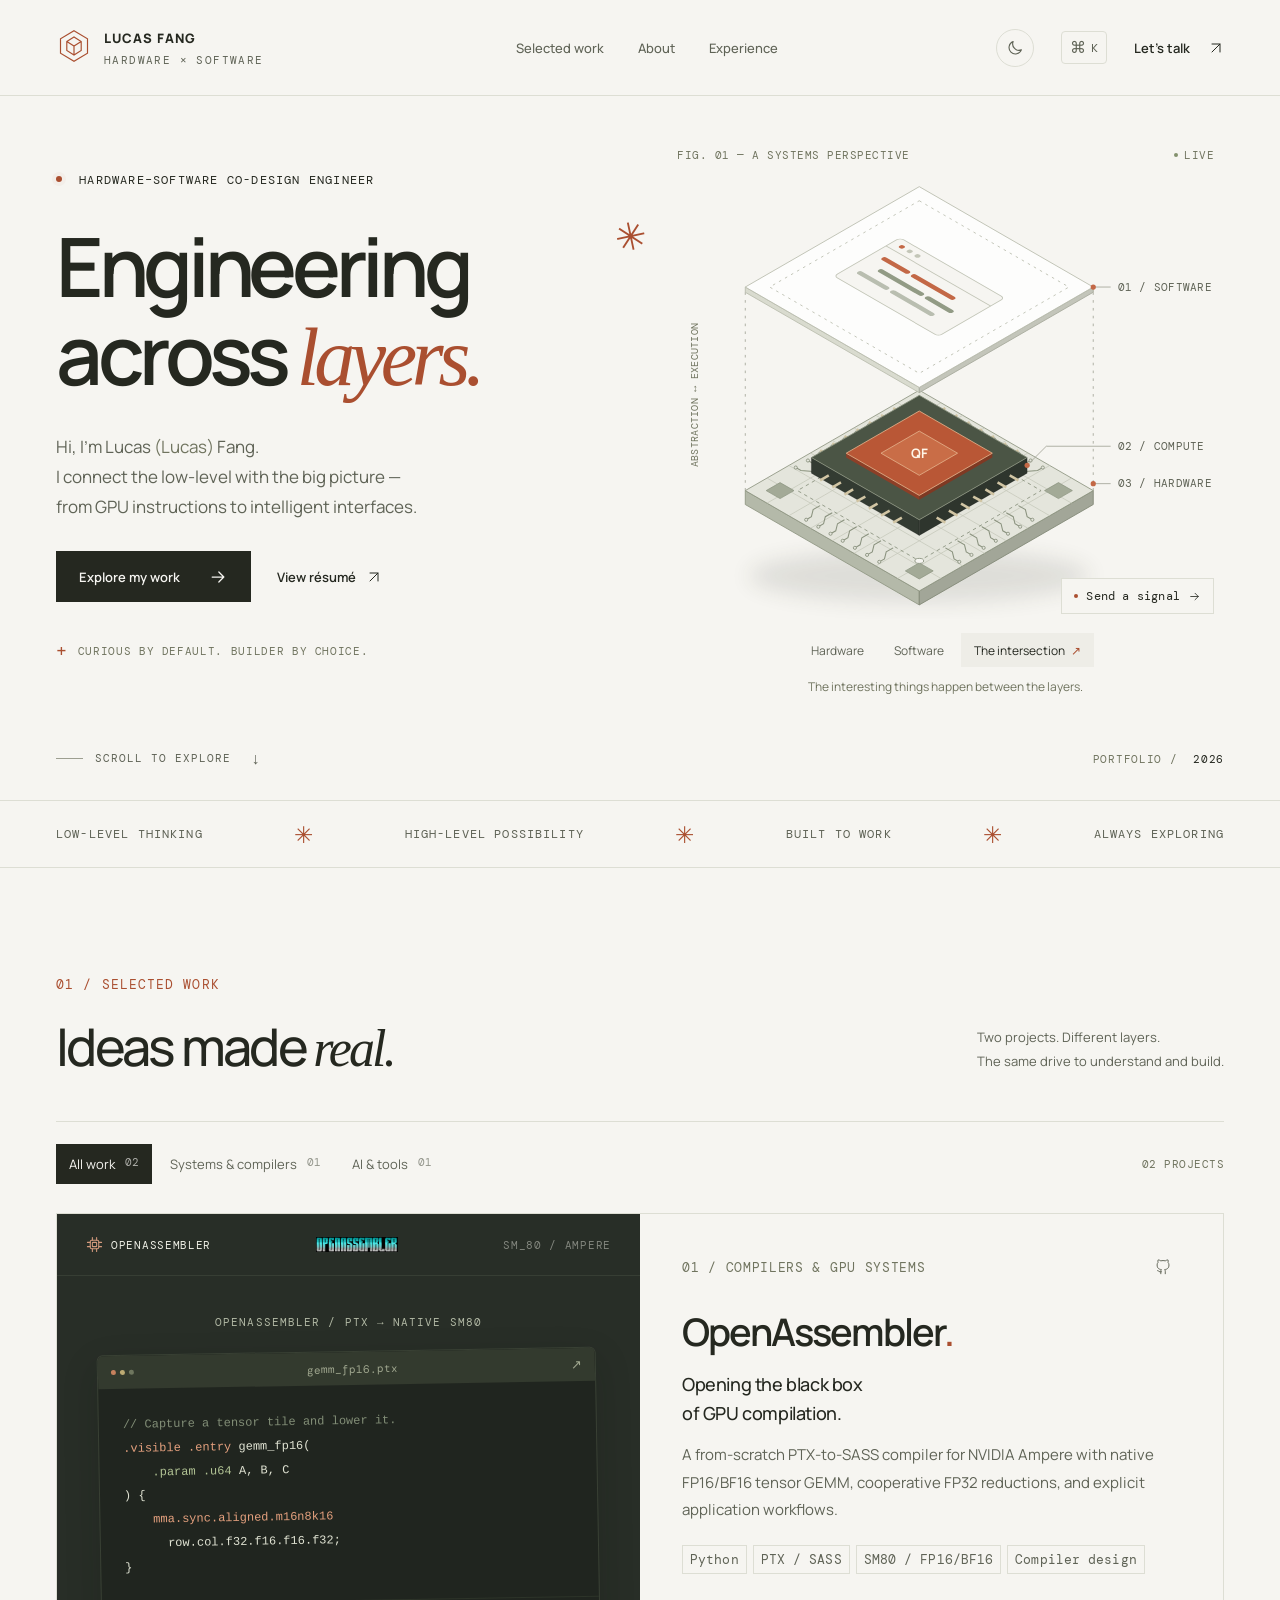
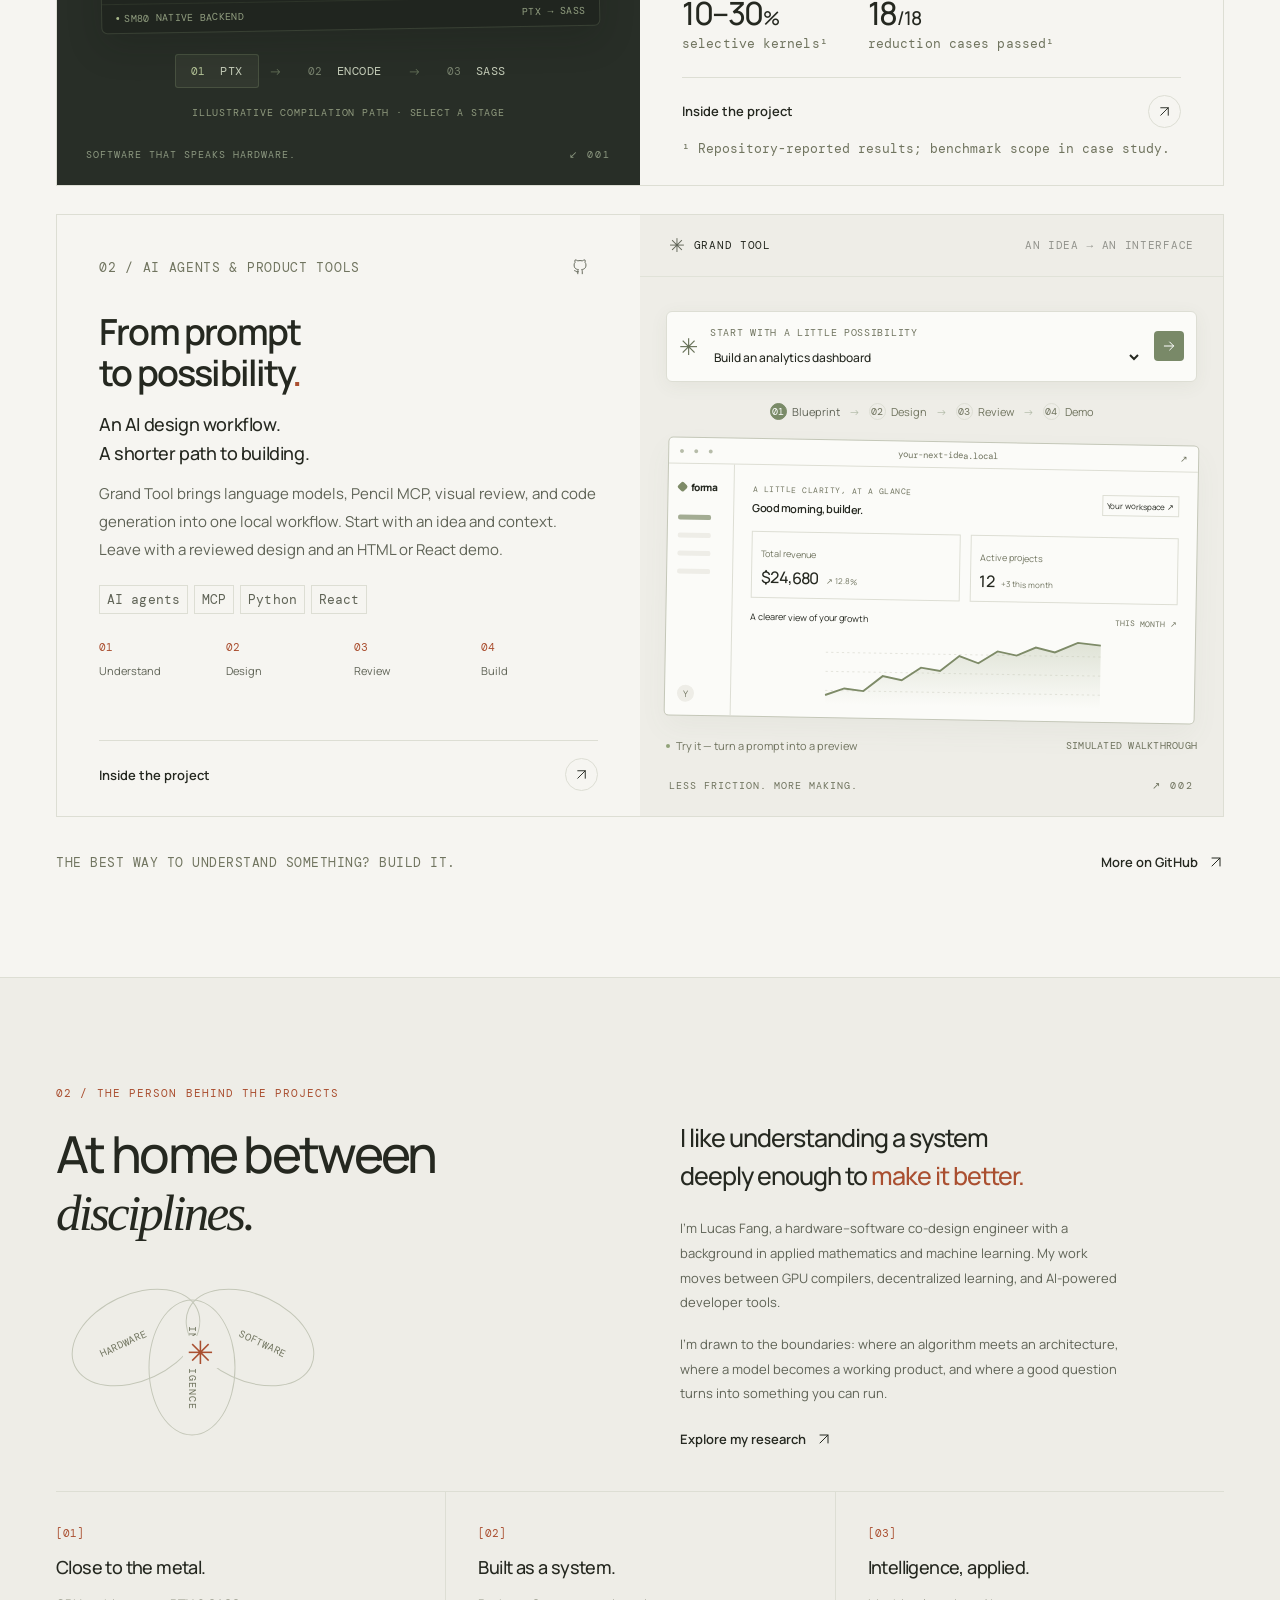
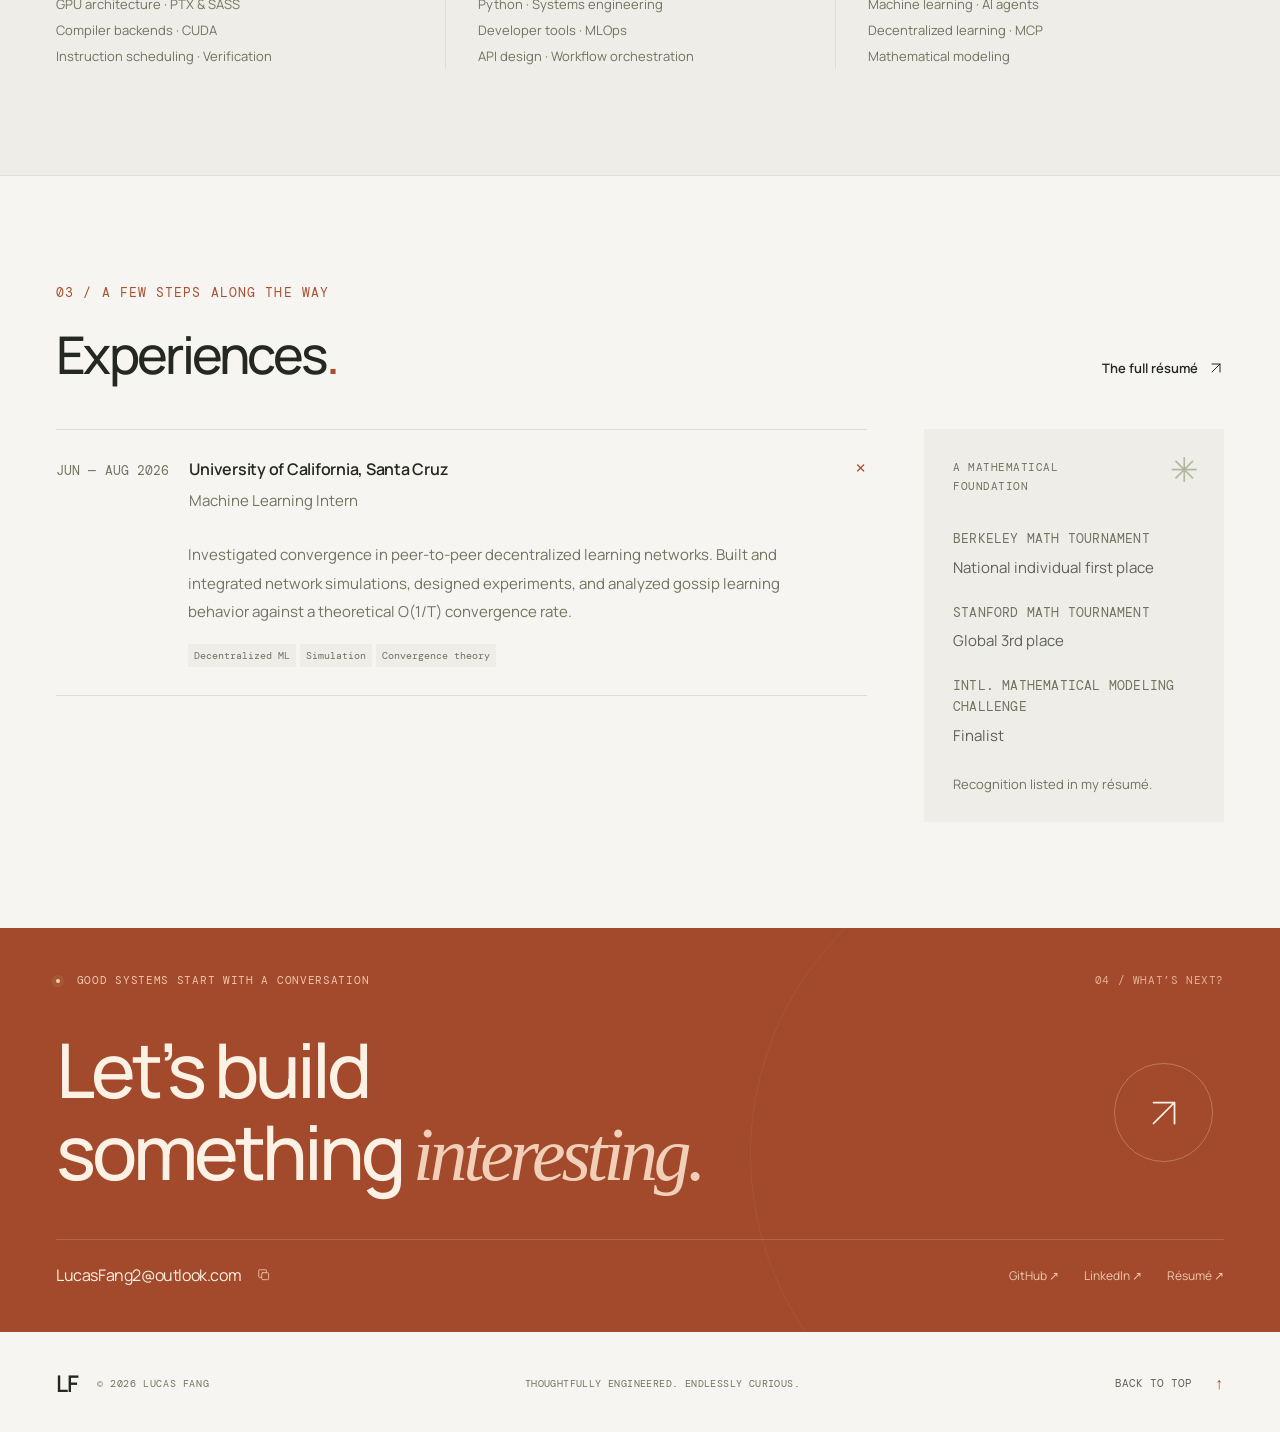
==== commit af2eca6b: "font size adjustment and openassembler updates" ====
--- a/index.html
+++ b/index.html
@@ -192,15 +192,14 @@
 
       <article class="project-card reveal" data-category="hardware">
         <div class="project-art compiler-art">
-          <div class="art-header"><span><svg class="icon"><use href="#i-chip"/></svg> OPENASSEMBLER</span><span>SM_80 / AMPERE</span></div>
-          <div class="compiler-visual"><div class="compiler-caption">A CLOSER LOOK AT THE MACHINE.</div><div class="terminal-window"><div class="terminal-top"><span class="terminal-dots"><i></i><i></i><i></i></span><span id="compiler-filename">vector_add.ptx</span><span>↗</span></div><pre id="compiler-code"><code><span class="code-comment">// From intent to instructions.</span>
-<span class="code-orange">.visible .entry</span> vector_add(
-    <span class="code-green">.param .u64</span> input_a,
-    <span class="code-green">.param .u64</span> input_b
+          <div class="art-header"><span><svg class="icon"><use href="#i-chip"/></svg> OPENASSEMBLER</span><img class="openassembler-logo" src="assets/openassembler-figure.png" alt="" aria-hidden="true"><span>SM_80 / AMPERE</span></div>
+          <div class="compiler-visual"><div class="compiler-caption">OPENASSEMBLER / PTX → NATIVE SM80</div><div class="terminal-window"><div class="terminal-top"><span class="terminal-dots"><i></i><i></i><i></i></span><span id="compiler-filename">gemm_fp16.ptx</span><span>↗</span></div><pre id="compiler-code"><code><span class="code-comment">// Capture a tensor tile and lower it.</span>
+<span class="code-orange">.visible .entry</span> gemm_fp16(
+    <span class="code-green">.param .u64</span> A, B, C
 ) {
-    <span class="code-orange">add.f32</span> %f3, %f1, %f2;
-    <span class="code-orange">st.global.f32</span> [%rd3], %f3;
-}</code></pre><div class="terminal-status"><span><i></i> OWN CODE GENERATOR</span><span>PTX → SASS</span></div></div><div class="compiler-stages" role="group" aria-label="Explore the compiler pipeline"><button type="button" class="is-active" data-stage="ptx" aria-pressed="true">01 <strong>PTX</strong></button><span>→</span><button type="button" data-stage="ir" aria-pressed="false">02 <strong>IR</strong></button><span>→</span><button type="button" data-stage="sass" aria-pressed="false">03 <strong>SASS</strong></button></div><span class="preview-note">ILLUSTRATIVE PIPELINE · SELECT A STAGE</span></div>
+    <span class="code-orange">mma.sync.aligned.m16n8k16</span>
+      row.col.f32.f16.f16.f32;
+}</code></pre><div class="terminal-status"><span><i></i> SM80 NATIVE BACKEND</span><span>PTX → SASS</span></div></div><div class="compiler-stages" role="group" aria-label="Explore the OpenAssembler compilation path"><button type="button" class="is-active" data-stage="ptx" aria-pressed="true">01 <strong>PTX</strong></button><span>→</span><button type="button" data-stage="encode" aria-pressed="false">02 <strong>ENCODE</strong></button><span>→</span><button type="button" data-stage="sass" aria-pressed="false">03 <strong>SASS</strong></button></div><span class="preview-note">ILLUSTRATIVE COMPILATION PATH · SELECT A STAGE</span></div>
           <div class="art-bottom"><span>SOFTWARE THAT SPEAKS HARDWARE.</span><span>↙ 001</span></div>
         </div>
         <div class="project-info"><div class="project-overline"><span>01 / COMPILERS & GPU SYSTEMS</span><a href="https://github.com/lucialuka/OpenAssembler" target="_blank" rel="noopener noreferrer" aria-label="OpenAssembler on GitHub"><svg class="icon"><use href="#i-github"/></svg></a></div><h3>OpenAssembler<span class="project-title-dot">.</span></h3><p class="project-hook">Opening the black box<br>of GPU compilation.</p><p class="project-description">A from-scratch PTX-to-SASS compiler for NVIDIA Ampere with native FP16/BF16 tensor GEMM, cooperative FP32 reductions, and explicit application workflows.</p><div class="project-tags"><span>Python</span><span>PTX / SASS</span><span>SM80 / FP16/BF16</span><span>Compiler design</span></div><div class="project-metrics"><div><strong>10–30<span>%</span></strong><span>selective kernels¹</span></div><div><strong>18<span>/18</span></strong><span>reduction cases passed¹</span></div></div><button class="project-cta" type="button" data-project="openassembler">Inside the project <span class="circle-arrow"><svg class="icon"><use href="#i-up-right"/></svg></span></button><p class="metric-note">¹ Repository-reported results; benchmark scope in case study.</p></div>
@@ -215,7 +214,7 @@
 
     <section id="about" class="about-section section-space"><div class="section-shell"><div class="about-top"><div class="about-heading reveal"><div class="eyebrow section-number">02 / THE PERSON BEHIND THE PROJECTS</div><h2>At home between<br><span class="serif-word">disciplines.</span></h2><div class="about-diagram" aria-hidden="true"><span class="about-orbit orbit-one">HARDWARE</span><span class="about-orbit orbit-two">SOFTWARE</span><span class="about-orbit orbit-three">INTELLIGENCE</span><span class="orbit-center">✳</span></div></div><div class="about-copy reveal"><p class="large-copy">I like understanding a system<br>deeply enough to <span>make it better.</span></p><p>I’m Lucas Fang, a hardware–software co-design engineer with a background in applied mathematics and machine learning. My work moves between GPU compilers, decentralized learning, and AI-powered developer tools.</p><p>I’m drawn to the boundaries: where an algorithm meets an architecture, where a model becomes a working product, and where a good question turns into something you can run.</p><a class="text-link" href="https://scholar.google.com/citations?user=5snMbcMAAAAJ&hl=en" target="_blank" rel="noopener noreferrer">Explore my research <svg class="icon"><use href="#i-up-right"/></svg></a></div></div><div class="skills-grid reveal"><div><span class="skill-number">[01]</span><h3>Close to the metal.</h3><p>GPU architecture · PTX & SASS<br>Compiler backends · CUDA<br>Instruction scheduling · Verification</p></div><div><span class="skill-number">[02]</span><h3>Built as a system.</h3><p>Python · Systems engineering<br>Developer tools · MLOps<br>API design · Workflow orchestration</p></div><div><span class="skill-number">[03]</span><h3>Intelligence, applied.</h3><p>Machine learning · AI agents<br>Decentralized learning · MCP<br>Mathematical modeling</p></div></div></div></section>
 
-    <section id="experience" class="experience-section section-shell section-space"><div class="section-heading reveal"><div><div class="eyebrow section-number">03 / A FEW STEPS ALONG THE WAY</div><h2>Always a <span class="serif-word">student.</span></h2></div><a class="text-link" href="assets/Lucas-Fang-Resume.pdf" target="_blank" rel="noopener">The full résumé <svg class="icon"><use href="#i-up-right"/></svg></a></div><div class="experience-layout"><div class="timeline reveal"><details class="experience-item" open><summary><span class="experience-date">JUN — AUG 2026</span><div><h3>University of California, Santa Cruz</h3><p>Machine Learning Intern</p></div><span class="expand-icon">+</span></summary><div class="experience-details"><p>Investigated convergence in peer-to-peer decentralized learning networks. Built and integrated network simulations, designed experiments, and analyzed gossip learning behavior against a theoretical O(1/T) convergence rate.</p><span class="small-tag">Decentralized ML</span><span class="small-tag">Simulation</span><span class="small-tag">Convergence theory</span></div></details><details class="experience-item"><summary><span class="experience-date">2024 — PRESENT</span><div><h3>Independent projects</h3><p>Developer & quantitative strategist</p></div><span class="expand-icon">+</span></summary><div class="experience-details"><p>Built Python tools for quantitative strategy research, backtesting, and trading demos. Continued exploring systems and AI through open-source compiler and design automation projects.</p><a class="text-link" href="https://github.com/lucialuka" target="_blank" rel="noopener noreferrer">Visit my GitHub <svg class="icon"><use href="#i-up-right"/></svg></a></div></details><details class="experience-item"><summary><span class="experience-date">2024 — 2027</span><div><h3>Hangzhou Foreign Languages School</h3><p>Computational & Applied Mathematics · expected 2027</p></div><span class="expand-icon">+</span></summary><div class="experience-details"><p>Building a foundation in mathematical reasoning, computational thinking, and modeling. Fluent in English and Chinese.</p></div></details></div><aside class="recognition reveal"><span class="recognition-symbol" aria-hidden="true">✳</span><div class="eyebrow">A MATHEMATICAL FOUNDATION</div><div><span>BERKELEY MATH TOURNAMENT</span><p>National individual first place</p></div><div><span>STANFORD MATH TOURNAMENT</span><p>Global 3rd place</p></div><div><span>INTL. MATHEMATICAL MODELING CHALLENGE</span><p>Finalist</p></div><span class="recognition-note">Recognition listed in my résumé.</span></aside></div></section>
+    <section id="experience" class="experience-section section-shell section-space"><div class="section-heading reveal"><div><div class="eyebrow section-number">03 / A FEW STEPS ALONG THE WAY</div><h2>Experiences<span class="project-title-dot">.</span></h2></div><a class="text-link" href="assets/Lucas-Fang-Resume.pdf" target="_blank" rel="noopener">The full résumé <svg class="icon"><use href="#i-up-right"/></svg></a></div><div class="experience-layout"><div class="timeline reveal"><details class="experience-item" open><summary><span class="experience-date">JUN — AUG 2026</span><div><h3>University of California, Santa Cruz</h3><p>Machine Learning Intern</p></div><span class="expand-icon">+</span></summary><div class="experience-details"><p>Investigated convergence in peer-to-peer decentralized learning networks. Built and integrated network simulations, designed experiments, and analyzed gossip learning behavior against a theoretical O(1/T) convergence rate.</p><span class="small-tag">Decentralized ML</span><span class="small-tag">Simulation</span><span class="small-tag">Convergence theory</span></div></details></div><aside class="recognition reveal"><span class="recognition-symbol" aria-hidden="true">✳</span><div class="eyebrow">A MATHEMATICAL FOUNDATION</div><div><span>BERKELEY MATH TOURNAMENT</span><p>National individual first place</p></div><div><span>STANFORD MATH TOURNAMENT</span><p>Global 3rd place</p></div><div><span>INTL. MATHEMATICAL MODELING CHALLENGE</span><p>Finalist</p></div><span class="recognition-note">Recognition listed in my résumé.</span></aside></div></section>
 
     <section id="contact" class="contact-section"><div class="section-shell"><div class="contact-top"><div class="eyebrow"><span class="status-dot"></span> GOOD SYSTEMS START WITH A CONVERSATION</div><span class="contact-coordinate">04 / WHAT’S NEXT?</span></div><div class="contact-main"><h2>Let’s build<br>something <span class="serif-word">interesting.</span></h2><a class="contact-arrow" href="mailto:LucasFang2@outlook.com" aria-label="Email Lucas Fang"><svg><use href="#i-up-right"/></svg></a></div><div class="contact-bottom"><div class="email-group"><a href="mailto:LucasFang2@outlook.com">LucasFang2@outlook.com</a><button class="copy-email" type="button" aria-label="Copy email address"><svg class="icon"><use href="#i-copy"/></svg></button><span id="copy-status" role="status"></span></div><div class="contact-socials"><a href="https://github.com/lucialuka" target="_blank" rel="noopener noreferrer">GitHub ↗</a><a href="https://www.linkedin.com/in/qingyang-f-0320563a3" target="_blank" rel="noopener noreferrer">LinkedIn ↗</a><a href="assets/Lucas-Fang-Resume.pdf" target="_blank" rel="noopener">Résumé ↗</a></div></div></div></section>
   </main>
--- a/styles.css
+++ b/styles.css
@@ -802,6 +802,13 @@
   opacity: .45;
   white-space: nowrap;
 }
+.openassembler-logo {
+  width: 82px;
+  height: 15px;
+  object-fit: contain;
+  background: #000;
+  opacity: .9;
+}
 .compiler-visual {
   padding: 39px 42px 29px;
 }
@@ -3642,6 +3649,65 @@
 }
 .about-copy>.text-link {
   font-size: 13px;
+}
+
+/* Keep site content comfortably readable without rescaling miniature interface previews. */
+.hero-intro {
+  font-size: 17px;
+  line-height: 1.78;
+}
+.eyebrow,
+.desktop-nav a,
+.header-contact,
+.button,
+.text-link,
+.section-heading>p,
+.work-filters button,
+.work-footer>span,
+.project-overline,
+.project-tags span,
+.project-metrics>div>span,
+.metric-note,
+.about-copy>p:not(.large-copy),
+.skills-grid p,
+.experience-date,
+.recognition>div>span,
+.recognition-note,
+.case-source {
+  font-size: 13px;
+}
+.project-description,
+.experience-item summary p,
+.experience-details p,
+.recognition p,
+.case-panel p,
+.case-panel ul,
+.case-panel ol {
+  font-size: 15px;
+}
+.experience-item h3 {
+  font-size: 16px;
+}
+.case-panel table {
+  font-size: 13px;
+}
+.case-panel th {
+  font-size: 12px;
+}
+@media(max-width:720px) {
+  .hero-intro {
+    font-size: 15px;
+    line-height: 1.8;
+  }
+  .project-description,
+  .experience-item summary p,
+  .experience-details p,
+  .recognition p,
+  .case-panel p,
+  .case-panel ul,
+  .case-panel ol {
+    font-size: 14px;
+  }
 }
 @media(max-width:960px) and (min-width:721px) {
   .project-description {
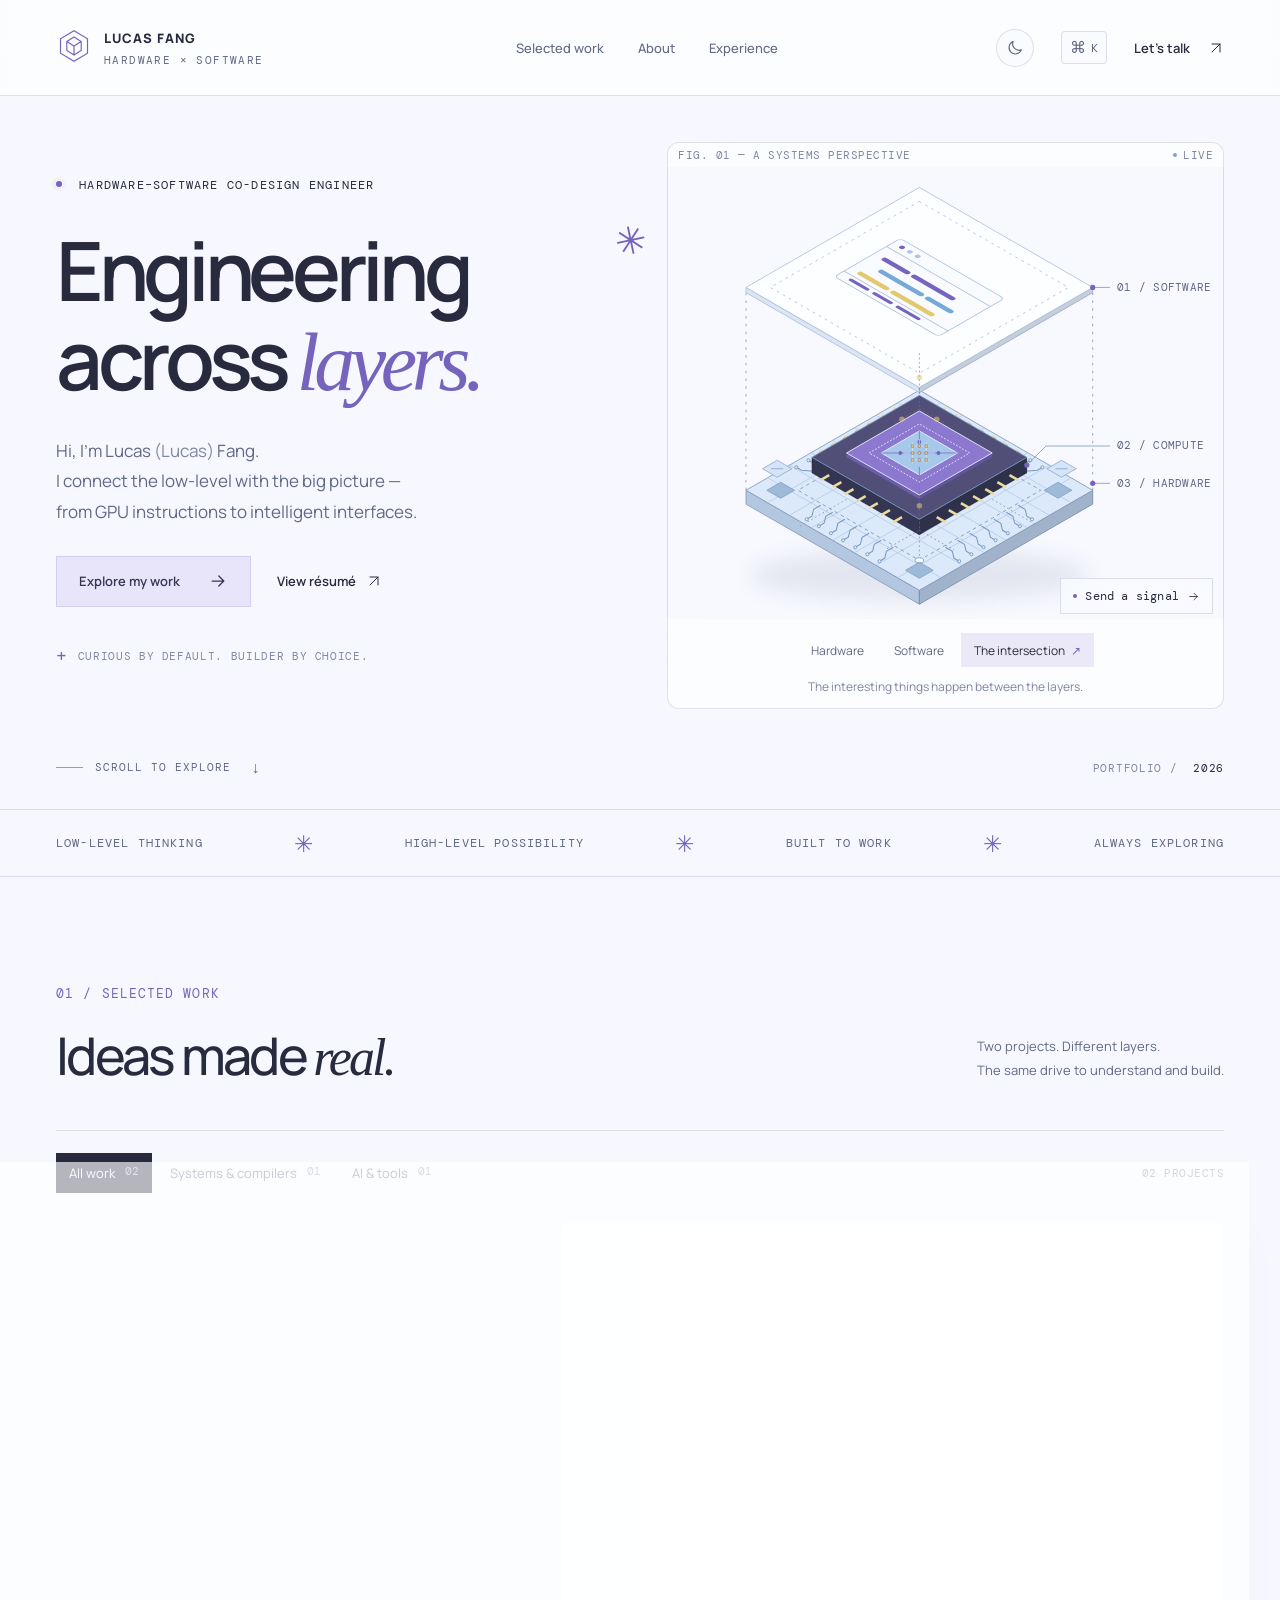
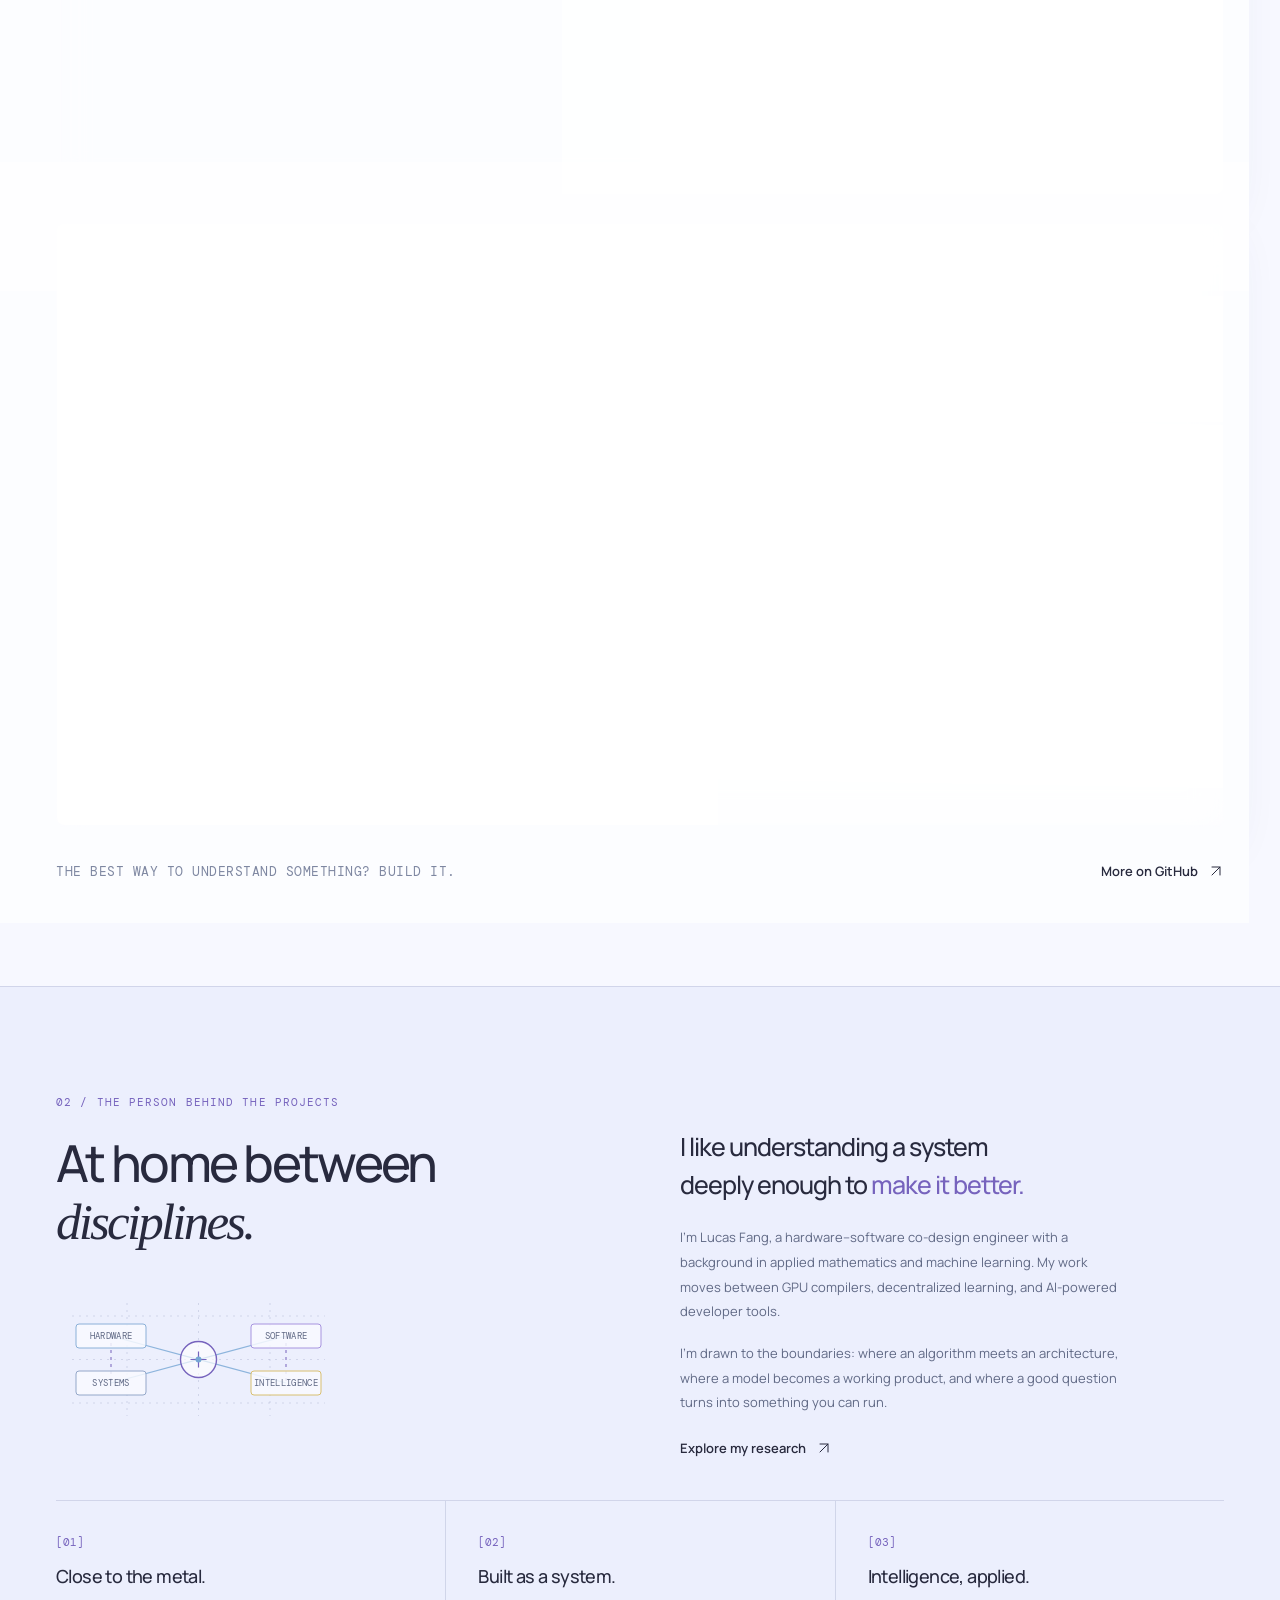
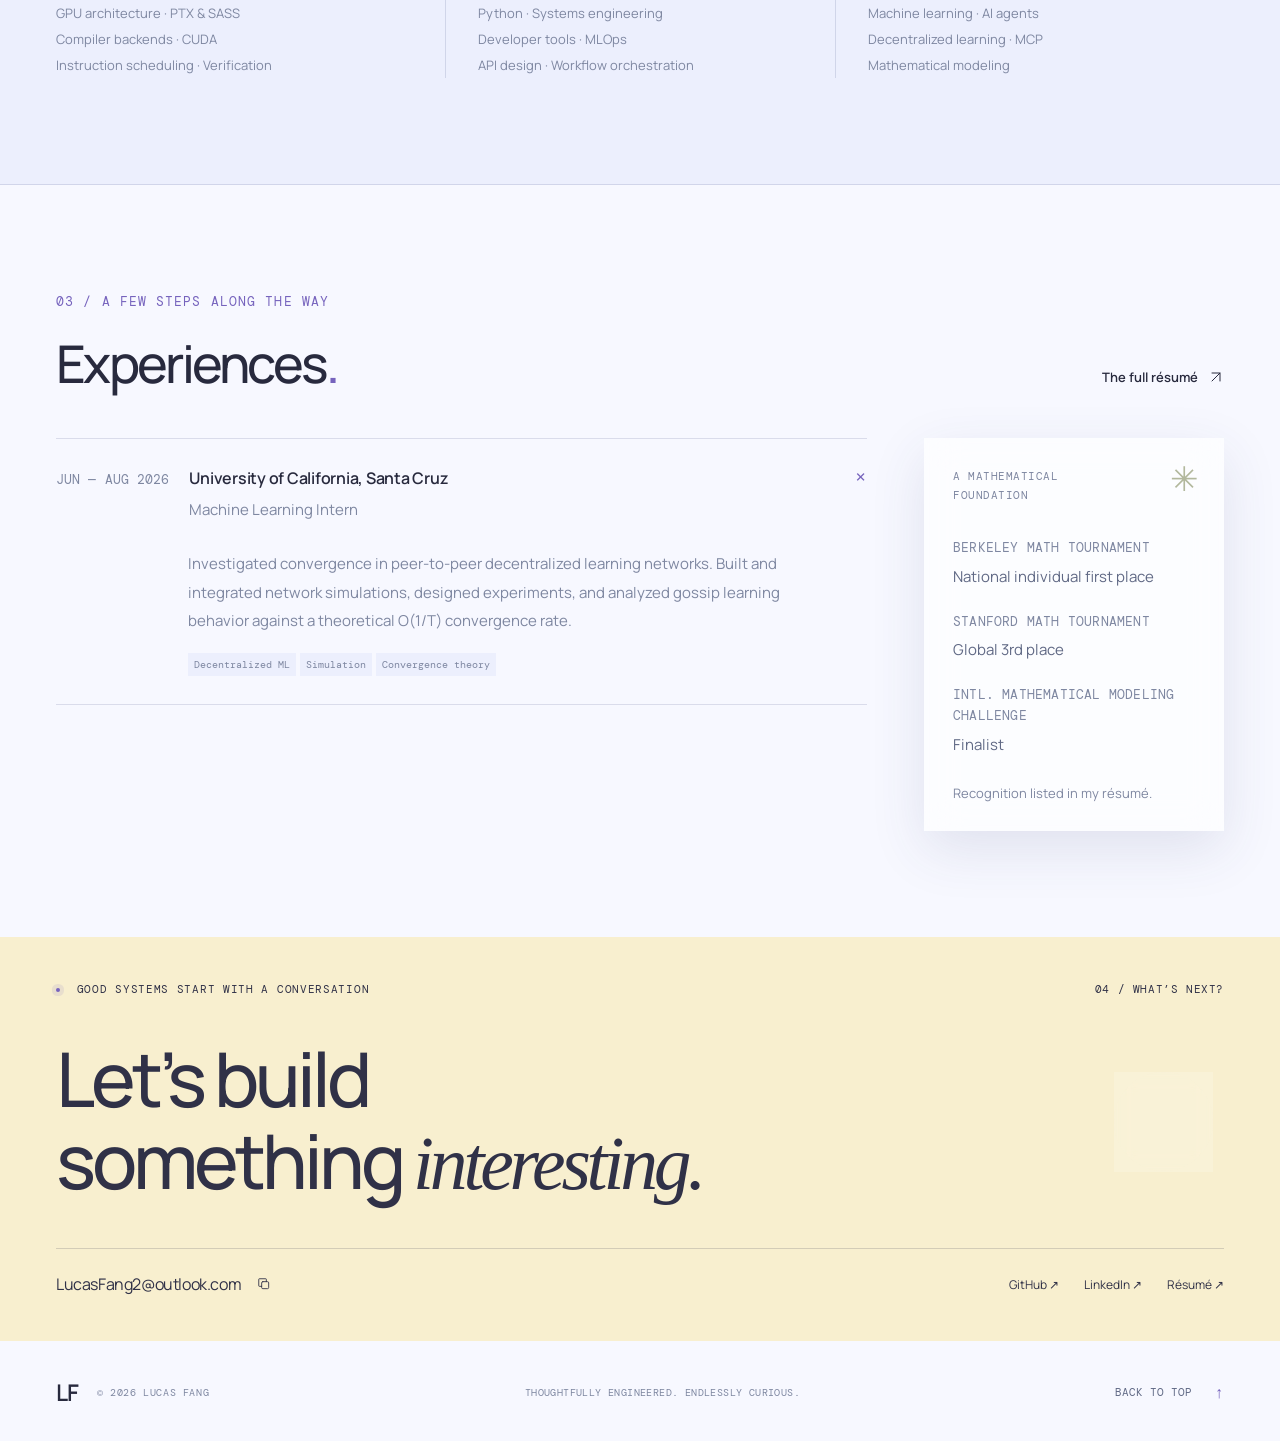
==== commit 2998e8ac: "colour change and logo" ====
--- a/index.html
+++ b/index.html
@@ -67,7 +67,7 @@
         <div class="visual-topline"><span>FIG. 01 — A SYSTEMS PERSPECTIVE</span><span class="live-label"><i></i> LIVE</span></div>
         <div class="chip-scene" data-layer="codesign">
           <svg class="chip-svg" viewBox="0 0 640 520" role="img" aria-labelledby="chip-title chip-desc">
-            <title id="chip-title">From source to silicon</title><desc id="chip-desc">An exploded isometric diagram of three stacked layers: a glass software plane with a code window on top, a copper processor in the middle, and a circuit board at the bottom. Use the layer buttons below to focus on one layer.</desc>
+            <title id="chip-title">From source to silicon</title><desc id="chip-desc">An exploded systems diagram showing source code becoming an intermediate representation and PTX, scheduled across GPU warps and tensor cores, then routed through memory and execution hardware. Use the layer buttons below to focus on one layer.</desc>
             <defs><filter id="chip-shadow" x="-50%" y="-50%" width="200%" height="200%"><feGaussianBlur stdDeviation="12"/></filter></defs>
 <ellipse class="d-shadow" cx="290" cy="470" rx="196" ry="30" filter="url(#chip-shadow)"/>
 <g class="d-guide"><path class="g" d="M90.0,372.0L90.0,138.0"/><path class="g" d="M490.0,372.0L490.0,138.0"/><path class="g" d="M290.0,487.4L290.0,253.4"/></g>
@@ -90,6 +90,7 @@
 <path class="d-grid" d="M465.0,357.6L265.0,473.0"/>
 <path class="d-grid" d="M115.0,357.6L315.0,473.0"/>
 <path class="d-socket" d="M290.0,291.2 L430.0,372.0 L290.0,452.8 L150.0,372.0Z"/>
+<g class="memory-system"><path class="d-bus" d="M290 405.5V452.8M206 382.5L150 414.8M374 382.5L430 414.8"/><path class="d-memory" d="M126 337.4L143 347.2L126 357L109 347.2Z"/><path class="d-memory" d="M454 337.4L471 347.2L454 357L437 347.2Z"/><path class="d-memory-mark" d="M119 347.2H133M447 347.2H461"/></g>
 <path class="d-trace" d="M404.0,389.3 L412.0,393.9 L414.0,402.0 L420.0,405.5"/>
 <circle class="d-via" cx="420.0" cy="405.5" r="1.8"/>
 <path class="d-trace" d="M390.0,397.4 L398.0,402.0 L400.0,410.1 L406.0,413.5"/>
@@ -162,17 +163,17 @@
 <path class="d-lid-side shade" d="M290.0,377.5 L374.0,329.0 L374.0,334.0 L290.0,382.5Z"/>
 <path class="d-lid-top" d="M290.0,280.5 L374.0,329.0 L290.0,377.5 L206.0,329.0Z"/>
 <path class="d-die" d="M290.0,303.6 L334.0,329.0 L290.0,354.4 L246.0,329.0Z"/>
-<text class="d-chip-text" x="290" y="335.0" text-anchor="middle">QF</text>
+<path class="d-compute-ring" d="M232 329L290 295.5L348 329L290 362.5Z"/><path class="d-compute-lane" d="M246 329H334M290 303.6V354.4"/><circle class="d-compute-node" cx="268" cy="329" r="2.2"/><circle class="d-compute-node" cx="290" cy="316.3" r="2.2"/><circle class="d-compute-node" cx="312" cy="329" r="2.2"/><g class="d-matrix-grid"><path class="d-matrix-line" d="M278 321H302M272 329H308M278 337H302M282 317V341M290 313V345M298 317V341"/><circle class="d-matrix-cell" cx="282" cy="321" r="1.8"/><circle class="d-matrix-cell" cx="290" cy="321" r="1.8"/><circle class="d-matrix-cell" cx="298" cy="321" r="1.8"/><circle class="d-matrix-cell" cx="282" cy="329" r="1.8"/><circle class="d-matrix-cell" cx="290" cy="329" r="1.8"/><circle class="d-matrix-cell" cx="298" cy="329" r="1.8"/><circle class="d-matrix-cell" cx="282" cy="337" r="1.8"/><circle class="d-matrix-cell" cx="290" cy="337" r="1.8"/><circle class="d-matrix-cell" cx="298" cy="337" r="1.8"/></g>
 </g>
 <g class="software-plane">
 <path class="d-glass-side" d="M90.0,138.0 L290.0,253.4 L290.0,259.4 L90.0,144.0Z"/>
 <path class="d-glass-side shade" d="M290.0,253.4 L490.0,138.0 L490.0,144.0 L290.0,259.4Z"/>
 <path class="d-glass" d="M290.0,22.6 L490.0,138.0 L290.0,253.4 L90.0,138.0Z"/>
 <path class="d-glass-inset" d="M290.0,38.8 L462.0,138.0 L290.0,237.2 L118.0,138.0Z"/>
-<g transform="matrix(1 0.577 -1 0.577 290 138.0)"><rect class="d-card" x="-60" y="-38" width="120" height="76" rx="4"/><path class="d-card-line" d="M-60 -22H60"/><circle class="d-dot-a" cx="-50" cy="-30" r="2.4"/><circle class="d-dot-b" cx="-41" cy="-30" r="2.4"/><circle class="d-dot-b" cx="-32" cy="-30" r="2.4"/><g stroke-linecap="round" stroke-width="5" fill="none"><path class="d-bar-a" d="M-48 -8H-22M-14 -8H30"/><path class="d-bar-b" d="M-38 6H8M16 6H42"/><path class="d-bar-c" d="M-48 20H-18M-10 20H34"/></g></g>
+<g transform="matrix(1 0.577 -1 0.577 290 138.0)"><rect class="d-card" x="-60" y="-38" width="120" height="76" rx="4"/><path class="d-card-line" d="M-60 -22H60M-60 27H60"/><circle class="d-dot-a" cx="-50" cy="-30" r="2.4"/><circle class="d-dot-b" cx="-41" cy="-30" r="2.4"/><circle class="d-dot-b" cx="-32" cy="-30" r="2.4"/><g stroke-linecap="round" stroke-width="5" fill="none"><path class="d-bar-a" d="M-48 -8H-22M-14 -8H30"/><path class="d-bar-b" d="M-38 6H8M16 6H42"/><path class="d-bar-c" d="M-48 20H-18M-10 20H34"/><path class="d-software-flow" d="M-47 32H-28M-20 32H-1M7 32H31"/></g></g>
 </g>
-<g class="signal-path"><path class="d-signal" d="M290 204V312"/><path class="d-signal" d="M290 340V445"/><circle class="signal-packet packet-one" cx="290" cy="204" r="5"/><circle class="signal-packet packet-two" cx="290" cy="340" r="5"/></g>
-<g class="diagram-labels"><g class="diagram-label label-software"><path class="d-leader" d="M490 138L490 138H510"/><circle class="d-anchor" cx="490" cy="138" r="3"/><text class="svg-mono" x="518" y="142">01 / SOFTWARE</text></g><g class="diagram-label label-compute"><path class="d-leader" d="M414 343L436 321H510"/><circle class="d-anchor" cx="414" cy="343" r="3"/><text class="svg-mono" x="518" y="325">02 / COMPUTE</text></g><g class="diagram-label label-hardware"><path class="d-leader" d="M490 364L490 364H510"/><circle class="d-anchor" cx="490" cy="364" r="3"/><text class="svg-mono" x="518" y="368">03 / HARDWARE</text></g><text class="svg-mono axis" x="36" y="262" transform="rotate(-90 36 262)" text-anchor="middle">ABSTRACTION ↔ EXECUTION</text></g>
+<g class="process-network"><path class="d-process-route" d="M290 214V278L262 294M290 278L318 294M290 354V418L250 441M290 418L330 441"/><circle class="d-process-packet packet-a" cx="290" cy="242" r="3.2"/><circle class="d-process-packet packet-b" cx="270" cy="290" r="3.2"/><circle class="d-process-packet packet-c" cx="310" cy="290" r="3.2"/><circle class="d-process-packet packet-d" cx="290" cy="390" r="3.2"/></g><g class="signal-path"><path class="d-signal" d="M290 204V312"/><path class="d-signal" d="M290 340V445"/><circle class="signal-packet packet-one" cx="290" cy="204" r="5"/><circle class="signal-packet packet-two" cx="290" cy="340" r="5"/></g>
+<g class="diagram-labels"><g class="diagram-label label-software"><path class="d-leader" d="M490 138L490 138H510"/><circle class="d-anchor" cx="490" cy="138" r="3"/><text class="svg-mono" x="518" y="142">01 / SOFTWARE</text></g><g class="diagram-label label-compute"><path class="d-leader" d="M414 343L436 321H510"/><circle class="d-anchor" cx="414" cy="343" r="3"/><text class="svg-mono" x="518" y="325">02 / COMPUTE</text></g><g class="diagram-label label-hardware"><path class="d-leader" d="M490 364L490 364H510"/><circle class="d-anchor" cx="490" cy="364" r="3"/><text class="svg-mono" x="518" y="368">03 / HARDWARE</text></g></g>
           </svg>
           <button class="signal-button" type="button"><span class="signal-button-dot"></span><span class="signal-button-label">Send a signal</span><svg class="icon"><use href="#i-arrow"/></svg></button>
         </div>
@@ -212,7 +213,7 @@
       <div class="work-footer reveal"><span>THE BEST WAY TO UNDERSTAND SOMETHING? BUILD IT.</span><a class="text-link" href="https://github.com/lucialuka" target="_blank" rel="noopener noreferrer">More on GitHub <svg class="icon"><use href="#i-up-right"/></svg></a></div>
     </section>
 
-    <section id="about" class="about-section section-space"><div class="section-shell"><div class="about-top"><div class="about-heading reveal"><div class="eyebrow section-number">02 / THE PERSON BEHIND THE PROJECTS</div><h2>At home between<br><span class="serif-word">disciplines.</span></h2><div class="about-diagram" aria-hidden="true"><span class="about-orbit orbit-one">HARDWARE</span><span class="about-orbit orbit-two">SOFTWARE</span><span class="about-orbit orbit-three">INTELLIGENCE</span><span class="orbit-center">✳</span></div></div><div class="about-copy reveal"><p class="large-copy">I like understanding a system<br>deeply enough to <span>make it better.</span></p><p>I’m Lucas Fang, a hardware–software co-design engineer with a background in applied mathematics and machine learning. My work moves between GPU compilers, decentralized learning, and AI-powered developer tools.</p><p>I’m drawn to the boundaries: where an algorithm meets an architecture, where a model becomes a working product, and where a good question turns into something you can run.</p><a class="text-link" href="https://scholar.google.com/citations?user=5snMbcMAAAAJ&hl=en" target="_blank" rel="noopener noreferrer">Explore my research <svg class="icon"><use href="#i-up-right"/></svg></a></div></div><div class="skills-grid reveal"><div><span class="skill-number">[01]</span><h3>Close to the metal.</h3><p>GPU architecture · PTX & SASS<br>Compiler backends · CUDA<br>Instruction scheduling · Verification</p></div><div><span class="skill-number">[02]</span><h3>Built as a system.</h3><p>Python · Systems engineering<br>Developer tools · MLOps<br>API design · Workflow orchestration</p></div><div><span class="skill-number">[03]</span><h3>Intelligence, applied.</h3><p>Machine learning · AI agents<br>Decentralized learning · MCP<br>Mathematical modeling</p></div></div></div></section>
+    <section id="about" class="about-section section-space"><div class="section-shell"><div class="about-top"><div class="about-heading reveal"><div class="eyebrow section-number">02 / THE PERSON BEHIND THE PROJECTS</div><h2>At home between<br><span class="serif-word">disciplines.</span></h2><div class="about-diagram" aria-hidden="true"><svg class="discipline-map" viewBox="0 0 285 145"><path class="map-grid" d="M16 29H269M16 72.5H269M16 116H269M71 16V129M142.5 16V129M214 16V129"/><path class="map-link" d="M55 49L142.5 72.5L230 49M55 96L142.5 72.5L230 96"/><path class="map-link map-link-strong" d="M55 49L55 96M230 49L230 96"/><g class="map-node map-hardware"><rect x="20" y="37" width="70" height="24" rx="3"/><text x="55" y="52" text-anchor="middle">HARDWARE</text></g><g class="map-node map-software"><rect x="195" y="37" width="70" height="24" rx="3"/><text x="230" y="52" text-anchor="middle">SOFTWARE</text></g><g class="map-node map-intelligence"><rect x="195" y="84" width="70" height="24" rx="3"/><text x="230" y="99" text-anchor="middle">INTELLIGENCE</text></g><g class="map-node map-system"><rect x="20" y="84" width="70" height="24" rx="3"/><text x="55" y="99" text-anchor="middle">SYSTEMS</text></g><g class="map-core"><circle cx="142.5" cy="72.5" r="18"/><path d="M134.5 72.5H150.5M142.5 64.5V80.5"/><circle cx="142.5" cy="72.5" r="3"/></g></svg></div></div><div class="about-copy reveal"><p class="large-copy">I like understanding a system<br>deeply enough to <span>make it better.</span></p><p>I’m Lucas Fang, a hardware–software co-design engineer with a background in applied mathematics and machine learning. My work moves between GPU compilers, decentralized learning, and AI-powered developer tools.</p><p>I’m drawn to the boundaries: where an algorithm meets an architecture, where a model becomes a working product, and where a good question turns into something you can run.</p><a class="text-link" href="https://scholar.google.com/citations?user=5snMbcMAAAAJ&hl=en" target="_blank" rel="noopener noreferrer">Explore my research <svg class="icon"><use href="#i-up-right"/></svg></a></div></div><div class="skills-grid reveal"><div><span class="skill-number">[01]</span><h3>Close to the metal.</h3><p>GPU architecture · PTX & SASS<br>Compiler backends · CUDA<br>Instruction scheduling · Verification</p></div><div><span class="skill-number">[02]</span><h3>Built as a system.</h3><p>Python · Systems engineering<br>Developer tools · MLOps<br>API design · Workflow orchestration</p></div><div><span class="skill-number">[03]</span><h3>Intelligence, applied.</h3><p>Machine learning · AI agents<br>Decentralized learning · MCP<br>Mathematical modeling</p></div></div></div></section>
 
     <section id="experience" class="experience-section section-shell section-space"><div class="section-heading reveal"><div><div class="eyebrow section-number">03 / A FEW STEPS ALONG THE WAY</div><h2>Experiences<span class="project-title-dot">.</span></h2></div><a class="text-link" href="assets/Lucas-Fang-Resume.pdf" target="_blank" rel="noopener">The full résumé <svg class="icon"><use href="#i-up-right"/></svg></a></div><div class="experience-layout"><div class="timeline reveal"><details class="experience-item" open><summary><span class="experience-date">JUN — AUG 2026</span><div><h3>University of California, Santa Cruz</h3><p>Machine Learning Intern</p></div><span class="expand-icon">+</span></summary><div class="experience-details"><p>Investigated convergence in peer-to-peer decentralized learning networks. Built and integrated network simulations, designed experiments, and analyzed gossip learning behavior against a theoretical O(1/T) convergence rate.</p><span class="small-tag">Decentralized ML</span><span class="small-tag">Simulation</span><span class="small-tag">Convergence theory</span></div></details></div><aside class="recognition reveal"><span class="recognition-symbol" aria-hidden="true">✳</span><div class="eyebrow">A MATHEMATICAL FOUNDATION</div><div><span>BERKELEY MATH TOURNAMENT</span><p>National individual first place</p></div><div><span>STANFORD MATH TOURNAMENT</span><p>Global 3rd place</p></div><div><span>INTL. MATHEMATICAL MODELING CHALLENGE</span><p>Finalist</p></div><span class="recognition-note">Recognition listed in my résumé.</span></aside></div></section>
 
--- a/styles.css
+++ b/styles.css
@@ -3938,3 +3938,388 @@
   .chip-svg { height: auto; }
   .signal-button { right: 0; bottom: 4px; }
 }
+
+/* Fluid glass theme: cool neutrals with restrained violet, blue, and yellow accents. */
+:root {
+  color-scheme: light;
+  --paper: #f7f8ff;
+  --paper-deep: #eceffd;
+  --raised: rgba(255,255,255,.72);
+  --ink: #282a3e;
+  --muted: #606985;
+  --faint: #7e87a1;
+  --line: rgba(82,96,146,.18);
+  --line-strong: rgba(82,96,146,.32);
+  --copper: #7663bd;
+  --copper-light: #e3defa;
+  --sage: #76a7d5;
+  --dot: rgba(119,148,211,.18);
+  --contact-bg: #f8efcf;
+  --contact-ink: #303147;
+  --glass: rgba(255,255,255,.66);
+  --glass-strong: rgba(250,251,255,.84);
+  --shadow: 0 18px 52px rgba(56,67,112,.12);
+}
+:root[data-theme=dark] {
+  color-scheme: dark;
+  --paper: #11131f;
+  --paper-deep: #191c2d;
+  --raised: rgba(35,39,61,.72);
+  --ink: #f0f2ff;
+  --muted: #c0c7e0;
+  --faint: #9099b8;
+  --line: rgba(173,187,236,.15);
+  --line-strong: rgba(173,187,236,.28);
+  --copper: #a99aed;
+  --copper-light: #34345c;
+  --sage: #83bce8;
+  --dot: rgba(131,158,225,.16);
+  --contact-bg: #302d58;
+  --contact-ink: #f4f2ff;
+  --glass: rgba(27,31,50,.72);
+  --glass-strong: rgba(31,35,57,.88);
+  --shadow: 0 22px 64px rgba(0,0,0,.32);
+}
+
+body {
+  background: var(--paper);
+}
+::selection {
+  background: var(--copper-light);
+  color: var(--ink);
+}
+.site-header {
+  position: sticky;
+  top: 0;
+  background: var(--glass);
+  backdrop-filter: blur(20px) saturate(1.08);
+  -webkit-backdrop-filter: blur(20px) saturate(1.08);
+  border-bottom-color: var(--line);
+  z-index: 20;
+}
+.theme-toggle,
+.command-trigger,
+.signal-button {
+  background: var(--glass-strong);
+  backdrop-filter: blur(16px) saturate(1.06);
+  -webkit-backdrop-filter: blur(16px) saturate(1.06);
+}
+.hero-visual .visual-topline,
+.layer-controls,
+.layer-description,
+.layer-legend {
+  background: var(--glass);
+  backdrop-filter: blur(15px) saturate(1.04);
+  -webkit-backdrop-filter: blur(15px) saturate(1.04);
+}
+.visual-topline {
+  border: 1px solid var(--line);
+  border-bottom: 0;
+  border-radius: 12px 12px 0 0;
+}
+.layer-controls {
+  border-inline: 1px solid var(--line);
+}
+.layer-description {
+  border: 1px solid var(--line);
+  border-top: 0;
+  border-radius: 0 0 12px 12px;
+  padding-bottom: 10px;
+}
+.layer-controls button.is-active {
+  background: rgba(118,99,189,.13);
+  color: var(--ink);
+}
+.live-label i,
+.workflow-status-dot {
+  background: var(--sage);
+}
+.scroll-cue-line {
+  background: var(--sage);
+}
+
+/* Update the hero diagram without changing its structural layers. */
+.chip-scene {
+  --d-board-a: #dce9fa; --d-board-b: #c9dbef; --d-board-side: #b3c7e1; --d-board-edge: #849bb9;
+  --d-grid: #afc5df; --d-trace: #7899bf; --d-part: #9fb9d8;
+  --d-chip-side: #343552; --d-chip-top: #514e78; --d-pin: #eadc9d;
+  --d-lid-side: #6c5daa; --d-lid-top: #8c78cf; --d-die: #a6c8ea; --d-die-edge: #eef5ff; --d-chip-text: #fff;
+  --d-glass: #ffffffbf; --d-glass-side: #dbe5f4; --d-glass-edge: #afc1dc; --d-card: #fafbff; --d-card-edge: #afc5df;
+  --d-bar-a: #7764bf; --d-bar-b: #75a9d7; --d-bar-c: #e2c86f;
+  --d-guide: #8d9db8; --d-shadow: #596585; --d-signal: #7663bd;
+  --d-bus: #8aa6cd; --d-memory: #d5e4f7; --d-process: #7663bd; --d-process-text: #7181a1;
+}
+:root[data-theme=dark] .chip-scene {
+  --d-board-a: #282d49; --d-board-b: #20243c; --d-board-side: #181b2e; --d-board-edge: #596488;
+  --d-grid: #3e496d; --d-trace: #7082b1; --d-part: #3d4669;
+  --d-chip-side: #161827; --d-chip-top: #2c3154; --d-pin: #d9c879;
+  --d-lid-side: #584a9c; --d-lid-top: #7868c3; --d-die: #8eb9e2; --d-die-edge: #cde5ff; --d-chip-text: #fff;
+  --d-glass: #373d6199; --d-glass-side: #262b46; --d-glass-edge: #6472a1; --d-card: #191c2d; --d-card-edge: #4e5a80;
+  --d-bar-a: #a99aed; --d-bar-b: #82bde8; --d-bar-c: #e8d37e;
+  --d-guide: #68759d; --d-shadow: #000; --d-signal: #a99aed;
+  --d-bus: #7188bd; --d-memory: #3b496d; --d-process: #a99aed; --d-process-text: #b6c1df;
+}
+
+/* A single enclosure connects the figure header, the diagram, and its controls. */
+.chip-scene {
+  box-sizing: border-box;
+  border-inline: 1px solid var(--line);
+  background: rgba(255,255,255,.12);
+}
+:root[data-theme=dark] .chip-scene { background: rgba(255,255,255,.015); }
+.d-bus { fill: none; stroke: var(--d-bus); stroke-width: 1.15; stroke-dasharray: 2 3; }
+.d-memory { fill: var(--d-memory); stroke: var(--d-bus); stroke-width: .9; }
+.d-memory-mark { fill: none; stroke: var(--d-bus); stroke-width: 1; }
+.d-compute-ring { fill: none; stroke: var(--d-die-edge); stroke-width: 1; stroke-dasharray: 2 2; }
+.d-compute-lane { fill: none; stroke: var(--d-process); stroke-width: 1; opacity: .8; }
+.d-compute-node { fill: var(--d-process); }
+.d-software-flow { stroke: var(--d-process); stroke-width: 3.5; }
+.d-matrix-line { fill: none; stroke: var(--d-die-edge); stroke-width: .8; opacity: .8; }
+.d-matrix-cell { fill: var(--d-bar-c); stroke: var(--d-chip-top); stroke-width: .45; }
+.d-process-route { fill: none; stroke: var(--d-process); stroke-width: 1.1; stroke-dasharray: 2 3; opacity: .68; }
+.d-process-packet { fill: var(--d-bar-c); opacity: .56; transform-box: fill-box; transform-origin: center; }
+
+/* The light-mode primary action stays prominent without becoming a dark block. */
+:root:not([data-theme=dark]) .button-dark {
+  background: #e8e5fb;
+  border: 1px solid #d4cef1;
+  color: #343653;
+}
+:root:not([data-theme=dark]) .button-dark:hover { background: #dcd7f5; }
+
+/* A compact map replaces the overlapping discipline orbits. */
+.discipline-map { display: block; width: 100%; height: 100%; overflow: visible; }
+.map-grid { fill: none; stroke: var(--line); stroke-width: 1; stroke-dasharray: 2 5; }
+.map-link { fill: none; stroke: var(--sage); stroke-width: 1.25; opacity: .8; }
+.map-link-strong { stroke: var(--copper); stroke-dasharray: 3 4; }
+.map-node rect { fill: var(--glass-strong); stroke: var(--line-strong); }
+.map-node text { fill: var(--muted); font-family: var(--mono); font-size: 9px; letter-spacing: .35px; }
+.map-hardware rect { stroke: #8bb0d8; }
+.map-software rect { stroke: #a794df; }
+.map-intelligence rect { stroke: #d8bf70; }
+.map-system rect { stroke: #94a7c9; }
+.map-core circle:first-child { fill: var(--glass); stroke: var(--copper); stroke-width: 1.4; }
+.map-core path { stroke: var(--copper); stroke-width: 1.2; }
+.map-core circle:last-child { fill: var(--sage); }
+@media (prefers-reduced-motion:no-preference) {
+  .d-process-packet { animation: process-pulse 2.8s ease-in-out infinite; }
+  .packet-b { animation-delay: .7s; }
+  .packet-c { animation-delay: 1.4s; }
+  .packet-d { animation-delay: 2.1s; }
+  .map-core { animation: map-core-pulse 4.6s ease-in-out infinite; transform-origin: center; transform-box: fill-box; }
+}
+@keyframes process-pulse {
+  0%,100% { opacity: .2; transform: scale(.72); }
+  50% { opacity: .92; transform: scale(1.3); }
+}
+@keyframes map-core-pulse {
+  0%,100% { opacity: .82; transform: scale(.95); }
+  50% { opacity: 1; transform: scale(1.04); }
+}
+@media (max-width:720px) {
+  .about-diagram {
+    width: min(285px,100%);
+    height: 145px;
+    transform: none;
+    margin: 14px 0 10px;
+  }
+}
+
+/* Existing project cards become layered surfaces rather than opaque blocks. */
+.project-card {
+  background: var(--glass);
+  border-color: var(--line);
+  border-radius: 8px;
+  overflow: hidden;
+  box-shadow: var(--shadow);
+  backdrop-filter: blur(18px) saturate(1.06);
+  -webkit-backdrop-filter: blur(18px) saturate(1.06);
+}
+.project-info,
+.recognition,
+.workflow-art,
+.workflow-prompt,
+.demo-browser,
+.project-dialog,
+.command-dialog,
+.dialog-topbar {
+  background: var(--glass);
+  backdrop-filter: blur(18px) saturate(1.06);
+  -webkit-backdrop-filter: blur(18px) saturate(1.06);
+}
+.project-info,
+.recognition,
+.workflow-art,
+.project-dialog,
+.command-dialog {
+  box-shadow: var(--shadow);
+}
+.workflow-art .art-header,
+.workflow-art .art-bottom {
+  background: rgba(255,255,255,.2);
+  border-color: var(--line);
+}
+:root[data-theme=dark] .workflow-art .art-header,
+:root[data-theme=dark] .workflow-art .art-bottom {
+  background: rgba(255,255,255,.03);
+}
+.workflow-prompt>button {
+  background: #7763bf;
+}
+.workflow-prompt>button:hover {
+  background: #658ec3;
+}
+.workflow-steps i,
+.mini-dots {
+  color: #92a6ce;
+}
+.workflow-steps .is-current b {
+  background: #7763bf;
+  border-color: #7763bf;
+}
+.workflow-steps .is-complete b {
+  background: #dfe8f6;
+}
+.demo-dashboard {
+  --demo-accent: #7d96d8;
+}
+
+/* The compiler keeps contrast, but switches from olive to violet and blue. */
+.compiler-art {
+  background-color: #e8f0fa;
+  background-image: radial-gradient(rgba(112,143,194,.2) .7px,transparent .7px);
+  color: #364766;
+}
+:root[data-theme=dark] .compiler-art {
+  background-color: #191b33;
+  color: #eff0e6;
+}
+.openassembler-logo {
+  background: #14172e;
+}
+.compiler-art .art-header { border-bottom-color: rgba(106,132,177,.22); }
+.compiler-art .art-header .icon { color: #8a75c4; }
+.compiler-art .art-header>span:last-child { color: #62789c; opacity: .88; }
+.compiler-caption { color: #5f769d; }
+.compiler-art .art-bottom { color: #647da5; }
+.compiler-art .compiler-stages button { color: #5f7297; }
+.compiler-art .compiler-stages button strong { color: #425677; }
+.compiler-art .compiler-stages button.is-active {
+  background: rgba(118,99,189,.12);
+  border-color: rgba(118,99,189,.3);
+  color: #4f6289;
+}
+.compiler-art .compiler-stages button.is-active strong { color: #3f4d72; }
+.compiler-art .compiler-stages>span,
+.compiler-art .preview-note { color: #7085aa; }
+:root[data-theme=dark] .compiler-art .art-header { border-bottom-color: #a1b08d20; }
+:root[data-theme=dark] .compiler-art .art-header .icon { color: #d39a7d; }
+:root[data-theme=dark] .compiler-art .art-header>span:last-child { color: inherit; opacity: .45; }
+:root[data-theme=dark] .compiler-caption { color: #b1b8a4; }
+:root[data-theme=dark] .compiler-art .art-bottom { color: #aab7df; }
+:root[data-theme=dark] .compiler-art .compiler-stages button { color: #9da9ce; }
+:root[data-theme=dark] .compiler-art .compiler-stages button strong { color: #d7dfff; }
+:root[data-theme=dark] .compiler-art .compiler-stages button.is-active { color: #ddd7ff; }
+:root[data-theme=dark] .compiler-art .compiler-stages button.is-active strong { color: #d7dfff; }
+:root[data-theme=dark] .compiler-art .compiler-stages>span,
+:root[data-theme=dark] .compiler-art .preview-note { color: #aab7df; }
+.terminal-window {
+  background: rgba(16,18,37,.78);
+  border-color: rgba(168,181,242,.24);
+  box-shadow: 0 16px 38px rgba(10,12,28,.28);
+}
+.terminal-top {
+  background: rgba(56,60,96,.72);
+  color: #c1caeb;
+}
+.terminal-dots i { background: #7183b3; }
+.terminal-dots i:first-child { background: #d4b864; }
+.terminal-dots i:nth-child(2) { background: #8aaee2; }
+pre { color: #e7ecff; }
+.code-comment { color: #9ca9cf; }
+.code-orange { color: #e8cd75; }
+.code-green { color: #8fc4ee; }
+.terminal-status { border-top-color: rgba(168,181,242,.18); color: #b0bee4; }
+.terminal-status i { background: #8fc4ee; }
+.compiler-stages button { color: #9da9ce; }
+.compiler-stages button strong { color: #d7dfff; }
+.compiler-stages button.is-active {
+  background: rgba(141,121,207,.2);
+  border-color: rgba(184,171,241,.34);
+  color: #ddd7ff;
+}
+.compiler-stages>span,
+.preview-note,
+.art-bottom { color: #aab7df; }
+
+/* A pale yellow contact band adds warmth without the prior orange/green treatment. */
+.contact-section {
+  background: var(--contact-bg);
+  color: var(--contact-ink);
+}
+.contact-section:before { content: none; }
+.contact-top .eyebrow,
+.contact-coordinate,
+.contact-main .serif-word,
+.copy-email,
+#copy-status,
+.contact-socials a {
+  color: var(--contact-ink);
+}
+.contact-top .status-dot {
+  background: var(--copper);
+  box-shadow: 0 0 0 4px rgba(118,99,189,.12);
+}
+.contact-arrow {
+  border-color: rgba(48,49,71,.2);
+  background: rgba(255,255,255,.18);
+  backdrop-filter: blur(10px);
+  -webkit-backdrop-filter: blur(10px);
+}
+.contact-arrow:hover { background: rgba(255,255,255,.42); }
+.contact-bottom { border-top-color: rgba(48,49,71,.18); }
+.copy-email:hover,
+.contact-socials a:hover { color: var(--copper); }
+
+dialog {
+  background: var(--glass-strong);
+  backdrop-filter: blur(22px) saturate(1.08);
+  -webkit-backdrop-filter: blur(22px) saturate(1.08);
+}
+dialog::backdrop {
+  background: rgba(21,24,43,.46);
+  backdrop-filter: blur(12px);
+}
+.case-callout,
+.case-pipeline>div,
+.case-panel code,
+.command-results>a:hover,
+.command-results>a:focus-visible {
+  background: rgba(118,99,189,.09);
+}
+
+@keyframes fluid-drift {
+  0%,100% { transform: translate3d(0,0,0); }
+  50% { transform: translate3d(0,-8px,0); }
+}
+@keyframes badge-drift {
+  0%,100% { transform: translate3d(0,0,0); opacity: .84; }
+  50% { transform: translate3d(0,-2px,0); opacity: 1; }
+}
+@keyframes scroll-surface {
+  from { box-shadow: 0 6px 24px rgba(56,67,112,.06); border-color: rgba(118,99,189,.16); }
+  to { box-shadow: var(--shadow); border-color: var(--line-strong); }
+}
+@media (prefers-reduced-motion:no-preference) {
+  .hero-visual { animation: fluid-drift 12s ease-in-out infinite; }
+  .openassembler-logo { animation: badge-drift 8s ease-in-out infinite; }
+}
+@supports (animation-timeline:view()) {
+  @media (prefers-reduced-motion:no-preference) {
+    .project-card {
+      animation: scroll-surface linear both;
+      animation-timeline: view();
+      animation-range: entry 10% cover 35%;
+    }
+  }
+}
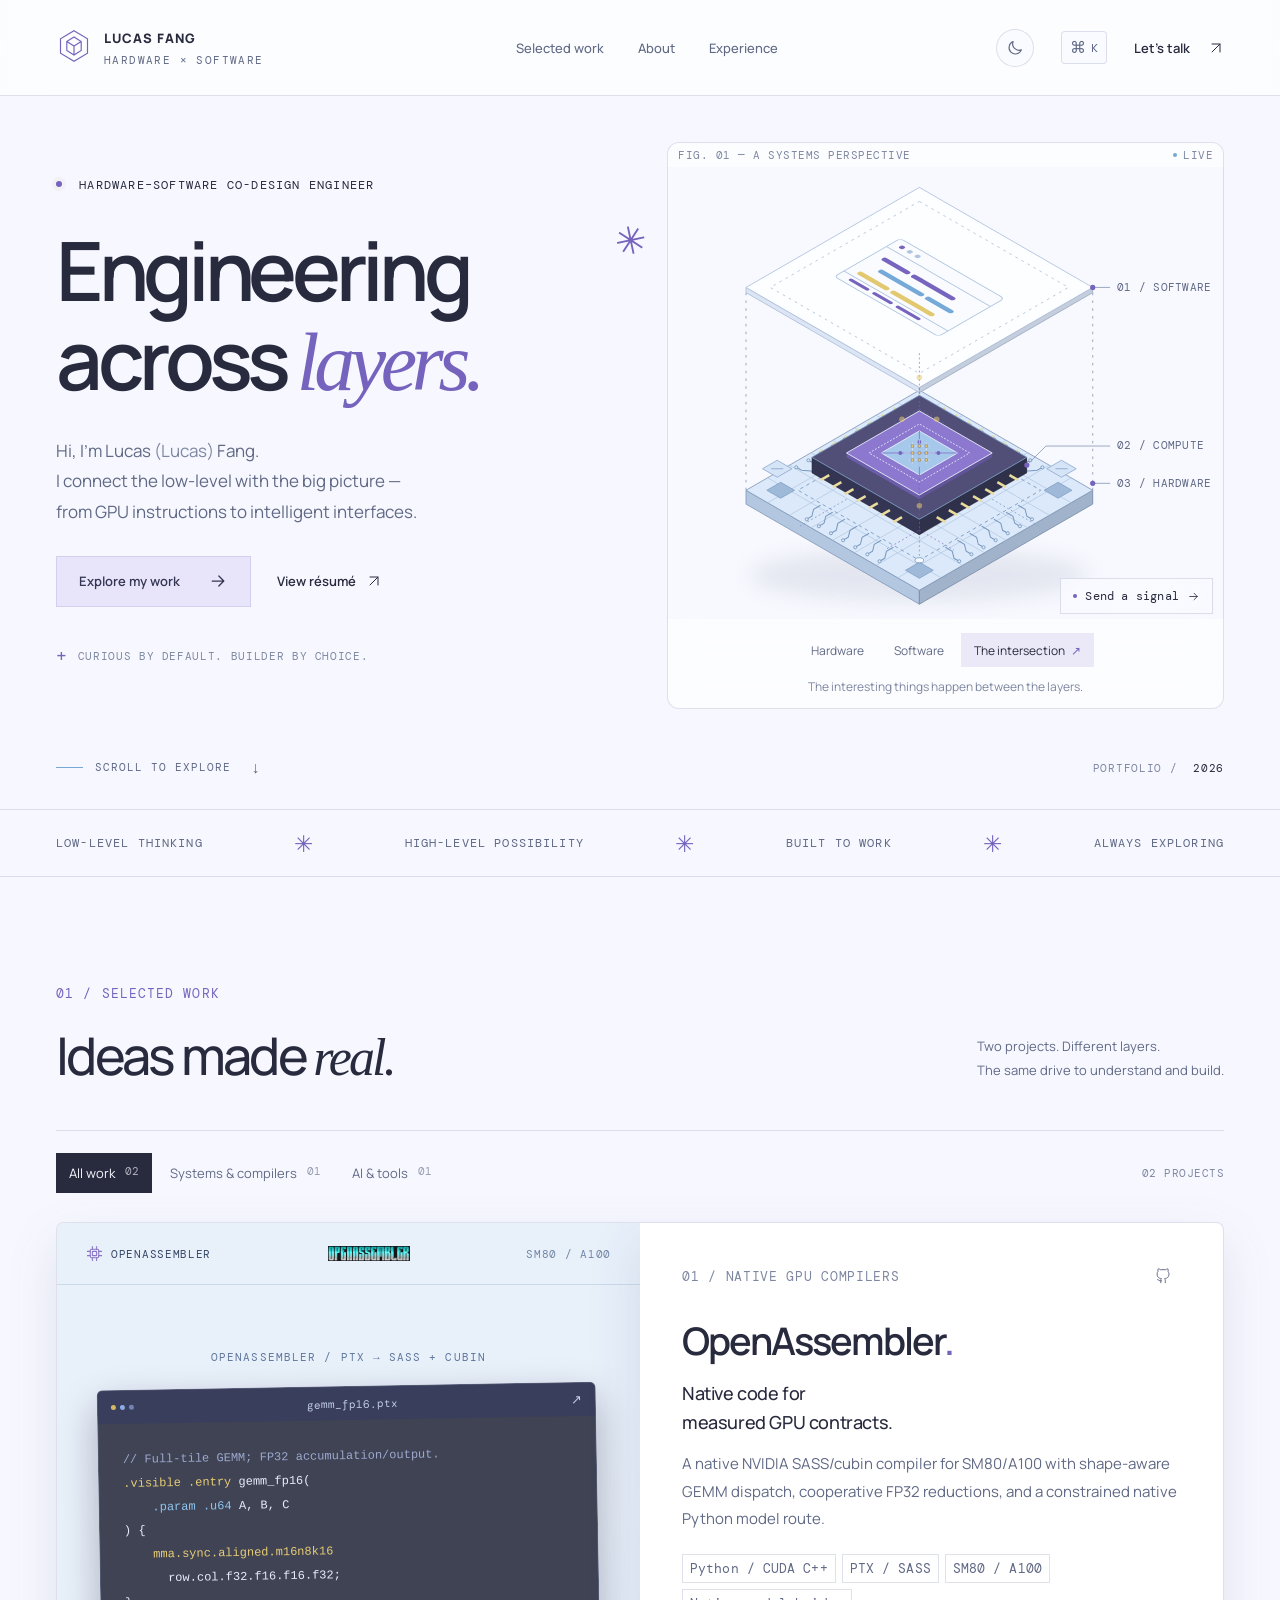
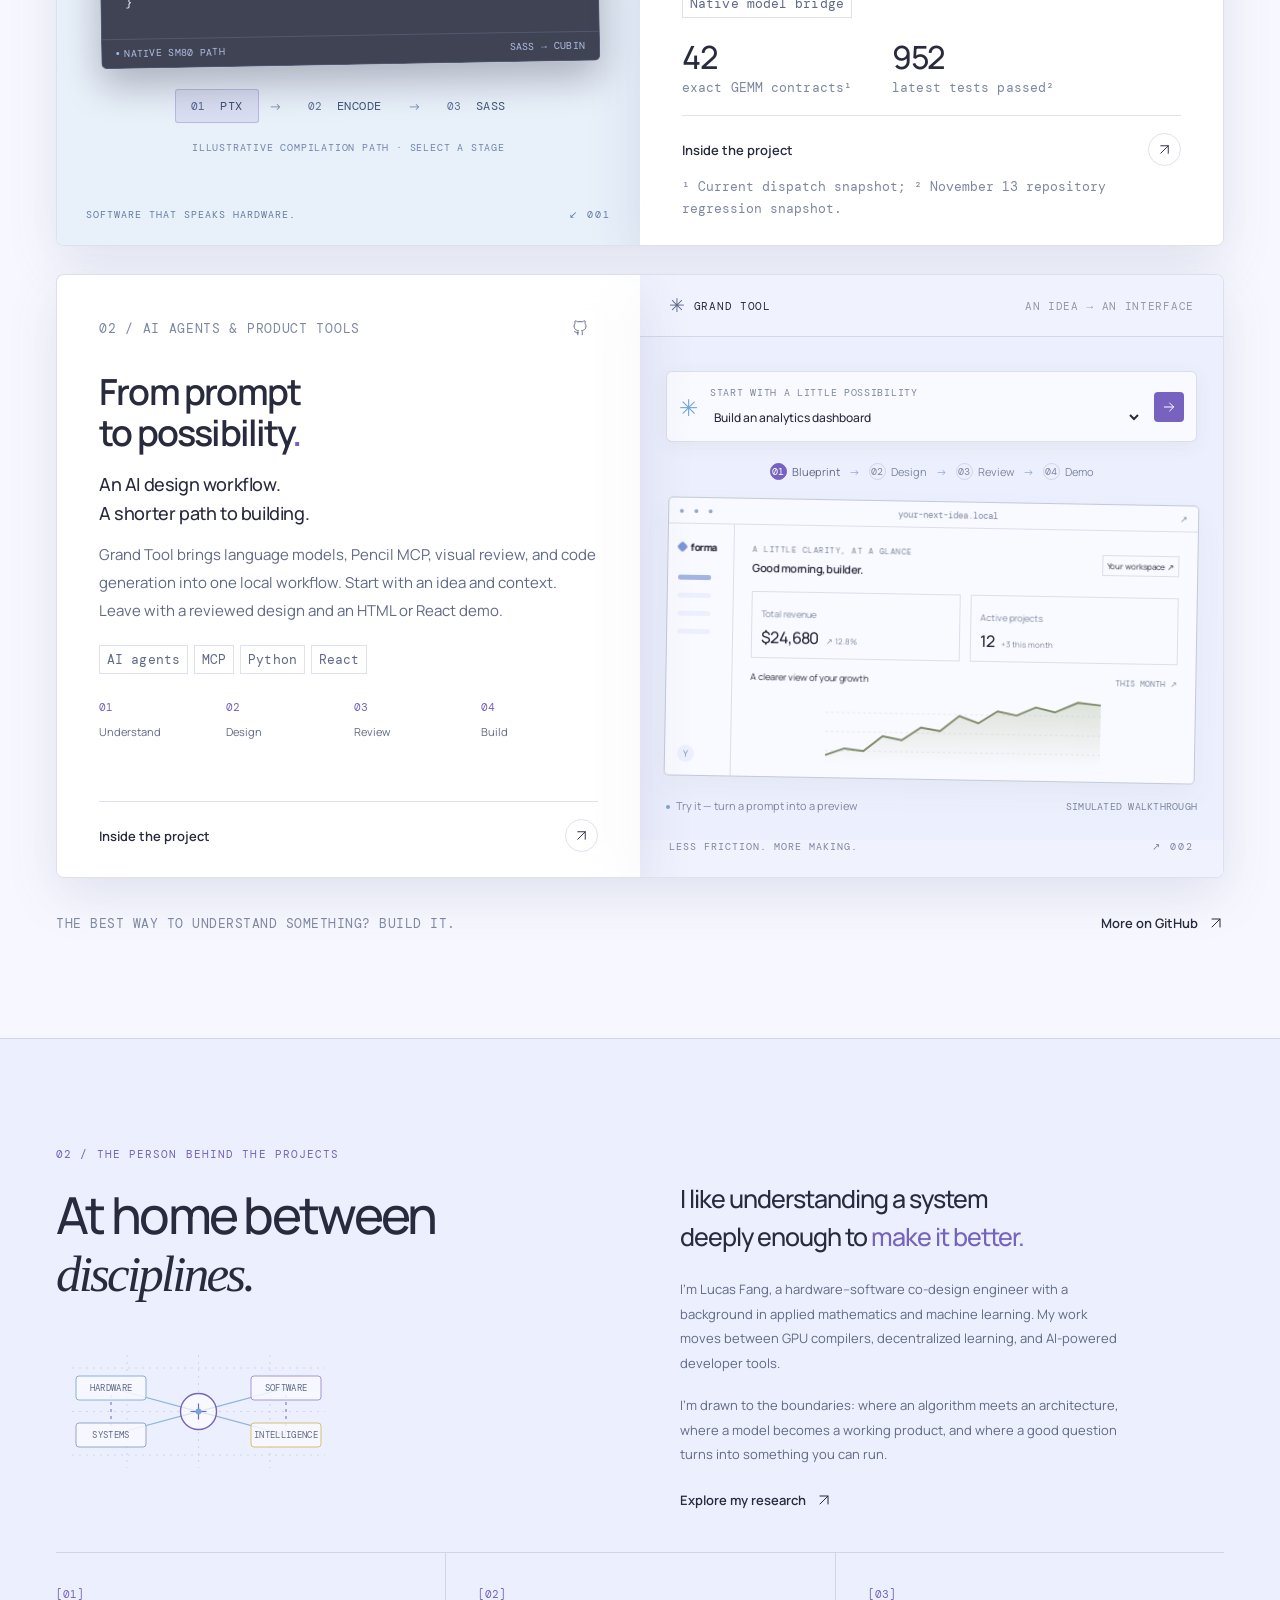
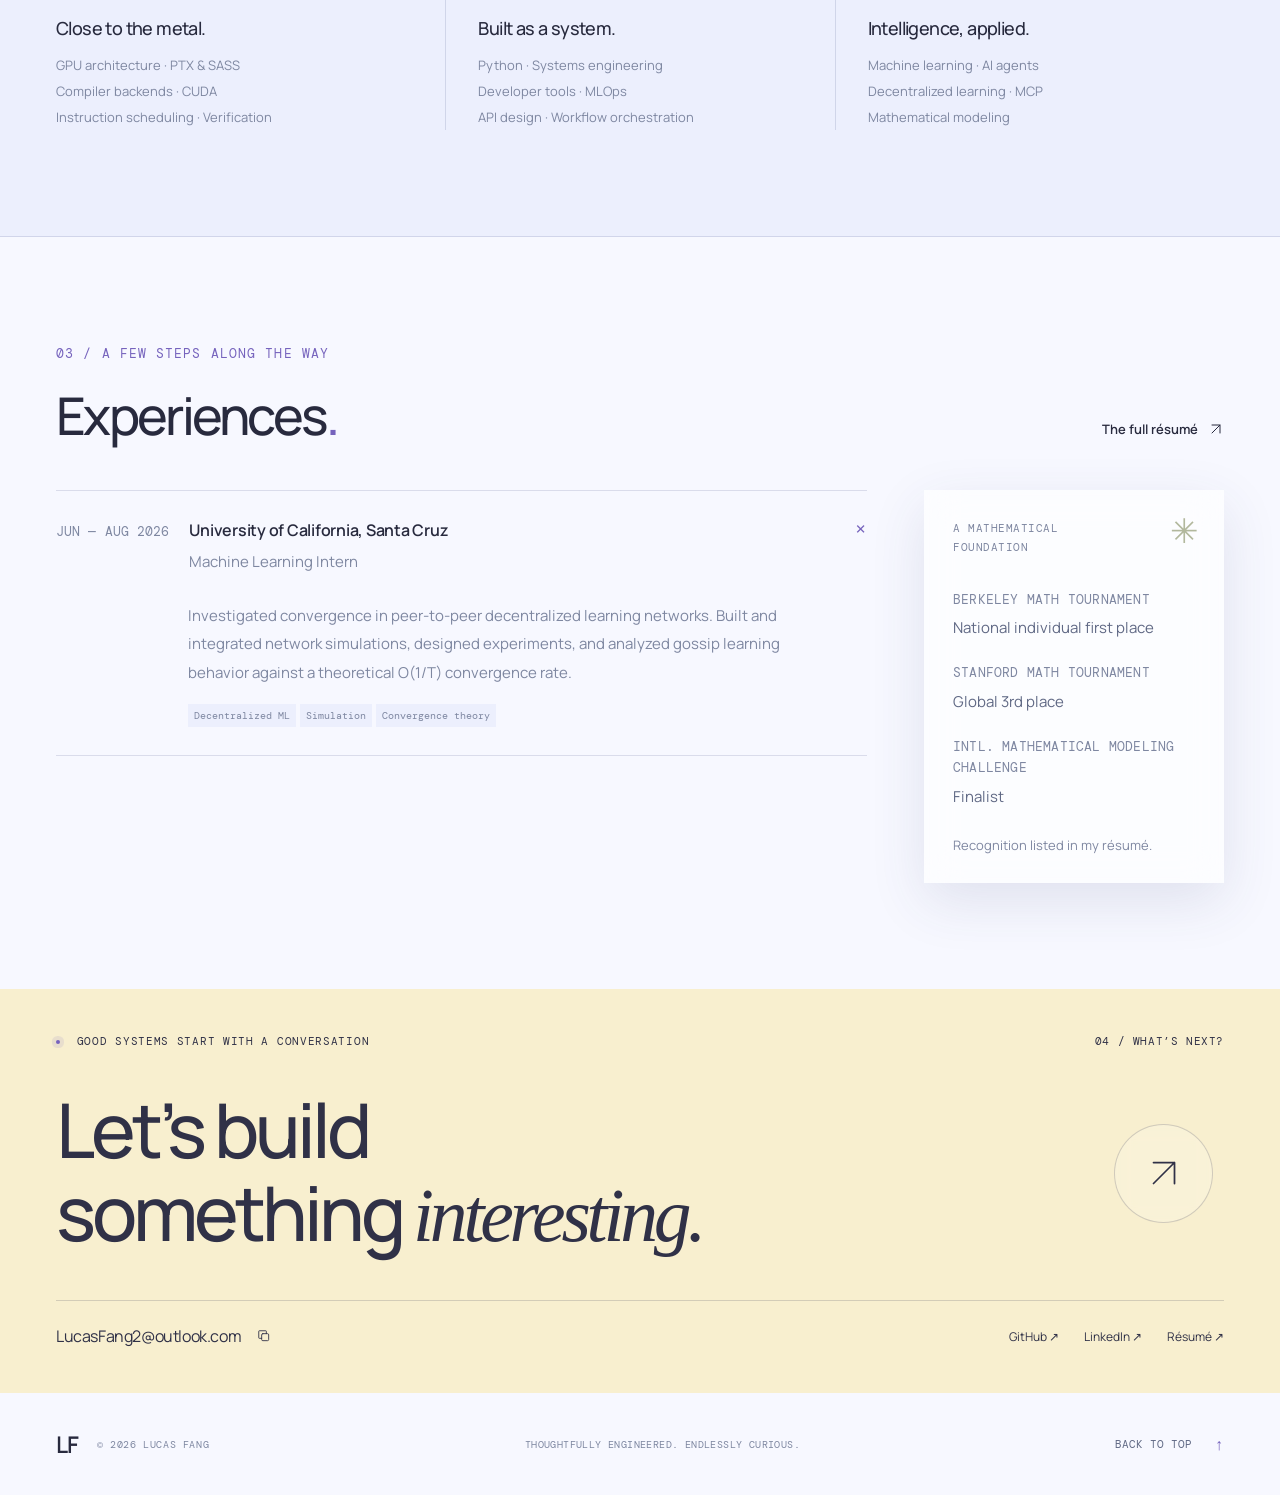
==== commit 76224531: "update for openassembler" ====
--- a/index.html
+++ b/index.html
@@ -193,17 +193,17 @@
 
       <article class="project-card reveal" data-category="hardware">
         <div class="project-art compiler-art">
-          <div class="art-header"><span><svg class="icon"><use href="#i-chip"/></svg> OPENASSEMBLER</span><img class="openassembler-logo" src="assets/openassembler-figure.png" alt="" aria-hidden="true"><span>SM_80 / AMPERE</span></div>
-          <div class="compiler-visual"><div class="compiler-caption">OPENASSEMBLER / PTX → NATIVE SM80</div><div class="terminal-window"><div class="terminal-top"><span class="terminal-dots"><i></i><i></i><i></i></span><span id="compiler-filename">gemm_fp16.ptx</span><span>↗</span></div><pre id="compiler-code"><code><span class="code-comment">// Capture a tensor tile and lower it.</span>
+          <div class="art-header"><span><svg class="icon"><use href="#i-chip"/></svg> OPENASSEMBLER</span><img class="openassembler-logo" src="assets/openassembler-figure.png" alt="" aria-hidden="true"><span>SM80 / A100</span></div>
+          <div class="compiler-visual"><div class="compiler-caption">OPENASSEMBLER / PTX → SASS + CUBIN</div><div class="terminal-window"><div class="terminal-top"><span class="terminal-dots"><i></i><i></i><i></i></span><span id="compiler-filename">gemm_fp16.ptx</span><span>↗</span></div><pre id="compiler-code"><code><span class="code-comment">// Full-tile GEMM; FP32 accumulation/output.</span>
 <span class="code-orange">.visible .entry</span> gemm_fp16(
     <span class="code-green">.param .u64</span> A, B, C
 ) {
     <span class="code-orange">mma.sync.aligned.m16n8k16</span>
       row.col.f32.f16.f16.f32;
-}</code></pre><div class="terminal-status"><span><i></i> SM80 NATIVE BACKEND</span><span>PTX → SASS</span></div></div><div class="compiler-stages" role="group" aria-label="Explore the OpenAssembler compilation path"><button type="button" class="is-active" data-stage="ptx" aria-pressed="true">01 <strong>PTX</strong></button><span>→</span><button type="button" data-stage="encode" aria-pressed="false">02 <strong>ENCODE</strong></button><span>→</span><button type="button" data-stage="sass" aria-pressed="false">03 <strong>SASS</strong></button></div><span class="preview-note">ILLUSTRATIVE COMPILATION PATH · SELECT A STAGE</span></div>
+}</code></pre><div class="terminal-status"><span><i></i> NATIVE SM80 PATH</span><span>SASS → CUBIN</span></div></div><div class="compiler-stages" role="group" aria-label="Explore the OpenAssembler compilation path"><button type="button" class="is-active" data-stage="ptx" aria-pressed="true">01 <strong>PTX</strong></button><span>→</span><button type="button" data-stage="encode" aria-pressed="false">02 <strong>ENCODE</strong></button><span>→</span><button type="button" data-stage="sass" aria-pressed="false">03 <strong>SASS</strong></button></div><span class="preview-note">ILLUSTRATIVE COMPILATION PATH · SELECT A STAGE</span></div>
           <div class="art-bottom"><span>SOFTWARE THAT SPEAKS HARDWARE.</span><span>↙ 001</span></div>
         </div>
-        <div class="project-info"><div class="project-overline"><span>01 / COMPILERS & GPU SYSTEMS</span><a href="https://github.com/lucialuka/OpenAssembler" target="_blank" rel="noopener noreferrer" aria-label="OpenAssembler on GitHub"><svg class="icon"><use href="#i-github"/></svg></a></div><h3>OpenAssembler<span class="project-title-dot">.</span></h3><p class="project-hook">Opening the black box<br>of GPU compilation.</p><p class="project-description">A from-scratch PTX-to-SASS compiler for NVIDIA Ampere with native FP16/BF16 tensor GEMM, cooperative FP32 reductions, and explicit application workflows.</p><div class="project-tags"><span>Python</span><span>PTX / SASS</span><span>SM80 / FP16/BF16</span><span>Compiler design</span></div><div class="project-metrics"><div><strong>10–30<span>%</span></strong><span>selective kernels¹</span></div><div><strong>18<span>/18</span></strong><span>reduction cases passed¹</span></div></div><button class="project-cta" type="button" data-project="openassembler">Inside the project <span class="circle-arrow"><svg class="icon"><use href="#i-up-right"/></svg></span></button><p class="metric-note">¹ Repository-reported results; benchmark scope in case study.</p></div>
+        <div class="project-info"><div class="project-overline"><span>01 / NATIVE GPU COMPILERS</span><a href="https://github.com/lucialuka/OpenAssembler" target="_blank" rel="noopener noreferrer" aria-label="OpenAssembler on GitHub"><svg class="icon"><use href="#i-github"/></svg></a></div><h3>OpenAssembler<span class="project-title-dot">.</span></h3><p class="project-hook">Native code for<br>measured GPU contracts.</p><p class="project-description">A native NVIDIA SASS/cubin compiler for SM80/A100 with shape-aware GEMM dispatch, cooperative FP32 reductions, and a constrained native Python model route.</p><div class="project-tags"><span>Python / CUDA C++</span><span>PTX / SASS</span><span>SM80 / A100</span><span>Native model bridge</span></div><div class="project-metrics"><div><strong>42</strong><span>exact GEMM contracts¹</span></div><div><strong>952</strong><span>latest tests passed²</span></div></div><button class="project-cta" type="button" data-project="openassembler">Inside the project <span class="circle-arrow"><svg class="icon"><use href="#i-up-right"/></svg></span></button><p class="metric-note">¹ Current dispatch snapshot; ² November 13 repository regression snapshot.</p></div>
       </article>
 
       <article class="project-card project-card-reverse reveal" data-category="ai">
